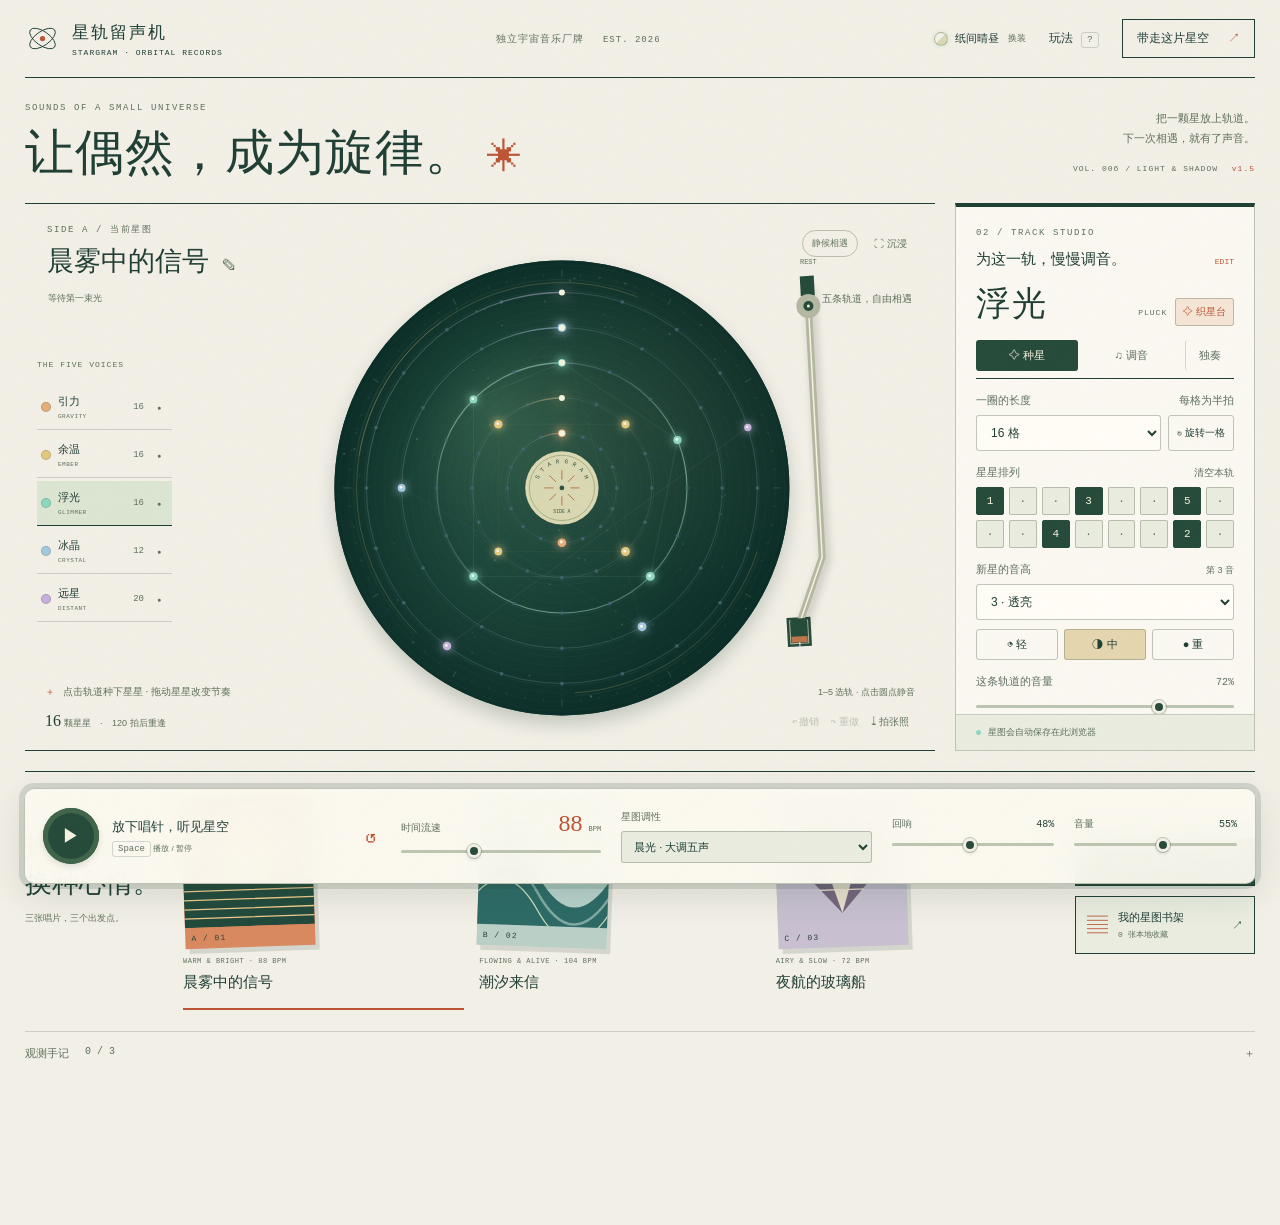
==== index.html @ 23d9d252 "Refine stage layout and add living tonearm and selectable themes" ====
<!doctype html>
<html lang="zh-CN">
<head>
  <meta charset="UTF-8">
  <meta name="viewport" content="width=device-width, initial-scale=1.0">
  <meta name="theme-color" content="#f2efe6">
  <meta name="description" content="点亮星星，让轨道替你作曲。一台可以离线使用的星空音乐玩具。">
  <title>星轨留声机 · STARGRAM</title>
  <script>try { const t = localStorage.getItem('stargram.appearance.v1'); if (['paper', 'nocturne', 'mist'].includes(t)) document.documentElement.dataset.theme = t; } catch {}</script>
  <style>
/* Stargram 1.5 — three rooms of light, with one shared score. */
:root { --serif:"Iowan Old Style","Palatino Linotype","STSong","SimSun",serif; --sans:"Segoe UI","Microsoft YaHei UI","Microsoft YaHei",sans-serif; --mono:"Cascadia Mono","Consolas",monospace; font-family:var(--sans); font-synthesis:none; }
:root,[data-theme-preview="paper"] { color-scheme:light; --paper:#f2efe6; --card:#faf8f1; --ink:#203f35; --muted:#5f705f; --line:#263f3530; --border:#76816b70; --mint:#c4d9ba; --gold:#b29a67; --orange:#bc5535; --accent:#8ed8c0; --field:#fffdf6; --wash:#e9ecdf; --selected:#dce5d2; --button:#274b3b; --button-ink:#f6f2df; --button-hover:#41654a; --accent-wash:#f4e5d6; --accent-selected:#e5d6af; --slider:#bbc5b1; --deck:#fbf9f0f5; --shadow:#203f3524; --backdrop:#142e29b5; --loom-paper:#e1dfc5; --loom-ink:#34543f; --record-edge:#15392f; --record-light:#305b48; --record-mid:#173f34; --record-dark:#0b2d27; --record-groove:#a8b18a; --record-label:#d9d8b3; --record-label-line:#9ca679; --record-label-ink:#315341; --arm-metal:#b4b7a1; --arm-light:#f7f1de; --arm-head:#264b3a; --arm-tip:#bc764d; }
:root[data-theme="nocturne"],[data-theme-preview="nocturne"] { color-scheme:dark; --paper:#121c1b; --card:#192625; --ink:#e5d9b7; --muted:#b1aa91; --line:#b7a77e32; --border:#b3a07770; --mint:#8dbea5; --gold:#c8ae70; --orange:#e2aa67; --accent:#a4d4b7; --field:#1e2e2b; --wash:#253630; --selected:#314739; --button:#c8b277; --button-ink:#18231f; --button-hover:#e0c68b; --accent-wash:#3a3226; --accent-selected:#4b432c; --slider:#596348; --deck:#1c2a25f5; --shadow:#00000055; --backdrop:#030a09cc; --loom-paper:#26342b; --loom-ink:#d3c899; --record-edge:#0a1715; --record-light:#3d4936; --record-mid:#25382b; --record-dark:#091a16; --record-groove:#a99860; --record-label:#c8af6b; --record-label-line:#887644; --record-label-ink:#3b3320; --arm-metal:#a9a17f; --arm-light:#e4dab6; --arm-head:#393c2b; --arm-tip:#c68d4e; }
:root[data-theme="mist"],[data-theme-preview="mist"] { color-scheme:light; --paper:#e8eff3; --card:#f4f8fb; --ink:#253f53; --muted:#586f80; --line:#29475b30; --border:#6b879c70; --mint:#c1dbe2; --gold:#879da7; --orange:#b75645; --accent:#8ec8dd; --field:#f7fbfc; --wash:#d9e5ec; --selected:#cadde6; --button:#314f65; --button-ink:#eff6f8; --button-hover:#466e84; --accent-wash:#f0e1dc; --accent-selected:#d7e2e6; --slider:#b3c6d0; --deck:#f2f7faf5; --shadow:#294c6924; --backdrop:#172f47b5; --loom-paper:#d5e3e9; --loom-ink:#304e66; --record-edge:#173545; --record-light:#3e6472; --record-mid:#24485a; --record-dark:#0d273b; --record-groove:#9dbcc4; --record-label:#c4dce2; --record-label-line:#839eae; --record-label-ink:#29495c; --arm-metal:#9baab5; --arm-light:#edf4f6; --arm-head:#314f60; --arm-tip:#bf6e51; }
* { box-sizing:border-box; }
html { scroll-padding-bottom:130px; background:var(--paper); }
html:has(dialog[open]) { overflow:hidden; }
body { margin:0 auto; padding:0 40px 150px; max-width:1600px; color:var(--ink); background:var(--paper); font-size:13px; }
body::before { content:""; position:fixed; inset:0; z-index:50; opacity:.025; pointer-events:none; background-image:url("data:image/svg+xml,%3Csvg xmlns='http://www.w3.org/2000/svg' width='160' height='160'%3E%3Cfilter id='n'%3E%3CfeTurbulence type='fractalNoise' baseFrequency='.75' numOctaves='3' stitchTiles='stitch'/%3E%3C/filter%3E%3Cpath filter='url(%23n)' opacity='.6' d='M0 0h160v160H0z'/%3E%3C/svg%3E"); }
button,input,select { font:inherit; }
button { color:inherit; border:0; background:none; cursor:pointer; }
button,a,select { transition:background .18s,color .18s,border-color .18s,transform .18s; }
button:disabled { opacity:.35; cursor:default; }
button:active:not(:disabled) { transform:translateY(1px); }
button,a,input,select { touch-action:manipulation; }
:where(button,a,input,select,summary,canvas):focus-visible { outline:2px solid var(--orange); outline-offset:4px; }
a { color:inherit; text-decoration:none; }
h1,h2,p { margin:0; }
kbd { font:9px var(--mono); color:var(--muted); padding:2px 5px; border:1px solid var(--line); border-radius:3px; }
select { min-width:0; color:var(--ink); border:1px solid var(--border); border-radius:3px; padding:9px 10px; background:var(--field); cursor:pointer; }
select:hover,input[type=text]:hover { border-color:var(--ink); }
input[type=text] { width:100%; min-width:0; padding:13px 14px; color:var(--ink); background:var(--field); border:1px solid var(--border); border-radius:3px; }
input[type=range] { appearance:none; -webkit-appearance:none; width:100%; height:22px; display:block; margin:3px 0 0; background:transparent; cursor:pointer; }
input[type=range]::-webkit-slider-runnable-track { height:3px; background:var(--slider); border-radius:3px; }
input[type=range]::-webkit-slider-thumb { appearance:none; -webkit-appearance:none; width:14px; height:14px; margin-top:-5.5px; background:var(--button); border:3px solid var(--paper); outline:1px solid var(--border); border-radius:50%; box-shadow:0 2px 3px var(--shadow); }
input[type=range]::-moz-range-track { height:3px; background:var(--slider); }
input[type=range]::-moz-range-thumb { width:10px; height:10px; background:var(--button); border:2px solid var(--paper); border-radius:50%; }
.eyebrow { font:9px/1.5 var(--mono); letter-spacing:1.6px; color:var(--muted); }
.masthead { height:78px; border-bottom:1px solid var(--ink); display:flex; align-items:center; justify-content:space-between; gap:20px; }
.brand { display:flex; gap:12px; align-items:center; white-space:nowrap; }
.brand svg { width:35px; height:35px; stroke:var(--ink); stroke-width:1; fill:none; }
.brand svg circle { fill:var(--orange); stroke:none; }
.brand>span { font:600 17px var(--sans); letter-spacing:2px; }
.brand small { display:block; font:8px var(--mono); letter-spacing:1px; margin-top:4px; }
.header-note { font-size:10px; color:var(--muted); letter-spacing:1px; }
.header-note span { font:9px var(--mono); margin-left:15px; }
.header-actions { display:flex; align-items:center; gap:23px; }
.theme-launch { display:flex; align-items:center; gap:7px; font-size:11px; padding:8px 0; }
.theme-launch>i { width:14px; height:14px; border-radius:50%; border:1px solid var(--border); background:linear-gradient(135deg,var(--paper) 50%,var(--record-label) 50%); box-shadow:0 0 0 3px var(--wash); }
.theme-launch-label { color:var(--muted); font-size:9px; padding-left:2px; }
.theme-launch:hover { color:var(--orange); }
.quiet { padding:9px 0; font-size:12px; }
.quiet kbd { margin-left:5px; }
.outline { border:1px solid var(--border); border-radius:3px; padding:10px 14px; font-size:12px; }
.outline:hover { background:var(--wash); border-color:var(--ink); }
.header-actions .outline { border-color:var(--ink); border-radius:0; }
.header-actions .outline span { margin-left:16px; color:var(--orange); }
.studio-intro { display:flex; justify-content:space-between; gap:25px; align-items:center; padding:24px 0 21px; }
.studio-intro h1 { font:400 clamp(35px,4.1vw,64px)/1.2 var(--serif); letter-spacing:1px; margin-top:8px; white-space:nowrap; }
.studio-intro h1 span { color:var(--ink); }
.studio-intro h1 i { display:inline-block; color:var(--orange); font:44px var(--sans); vertical-align:middle; margin-left:24px; }
.studio-note { text-align:right; flex-shrink:0; }
.studio-note p { font-size:11px; line-height:1.8; color:var(--muted); }
.edition { font:8px/1.7 var(--mono); letter-spacing:1px; margin-top:13px; color:var(--muted); }
.edition b { color:var(--orange); font-weight:400; margin-left:8px; }
.workspace { display:grid; grid-template-columns:minmax(0,1fr) 318px; grid-template-areas:"stage inspector" "library library"; gap:28px; align-items:start; }
.observatory { grid-area:stage; position:relative; display:grid; grid-template-rows:112px minmax(0,1fr) auto; height:clamp(500px,calc(100svh - 352px),720px); min-width:0; overflow:hidden; border-top:1px solid var(--ink); border-bottom:1px solid var(--ink); background:var(--paper); }
#universe { position:absolute; inset:0; display:block; height:100%; width:100%; cursor:crosshair; touch-action:none; }
.stage-heading { position:absolute; top:20px; left:22px; right:22px; z-index:2; display:flex; justify-content:space-between; gap:14px; align-items:start; pointer-events:none; }
.scene-title-row { display:flex; gap:10px; align-items:baseline; min-width:0; }
.scene-title-row h2 { font:400 27px/1.4 var(--serif); margin-top:5px; max-width:440px; white-space:nowrap; overflow:hidden; text-overflow:ellipsis; }
.scene-title-row button { pointer-events:auto; padding:7px 3px; font-size:15px; color:var(--muted); }
.stage-actions { display:flex; gap:10px; align-items:center; pointer-events:auto; padding-top:6px; }
.live-label { border:1px solid var(--border); padding:6px 9px; border-radius:20px; font-size:9px; color:var(--muted); white-space:nowrap; }
.live-label.playing { background:var(--button); border-color:var(--ink); color:var(--button-ink); }
.performance-line { position:absolute; z-index:1; top:88px; left:23px; right:23px; display:flex; justify-content:space-between; gap:12px; pointer-events:none; font:9px var(--mono); color:var(--muted); }
.performance-line>span:last-child { font:10px var(--sans); }
.stage-voices { position:relative; grid-row:2; align-self:center; margin:6px 0 12px 20px; width:153px; z-index:2; }
.stage-voices>.eyebrow { font-size:8px; letter-spacing:1px; margin-bottom:14px; }
.tracks { display:flex; flex-direction:column; gap:3px; }
.track-row { display:grid; grid-template-columns:minmax(0,1fr) 24px; min-width:0; border-bottom:1px solid var(--line); }
.track-select { min-width:0; display:flex; align-items:center; gap:10px; text-align:left; padding:9px 4px; }
.track-circle { position:relative; width:10px; height:10px; border-radius:50%; background:var(--track); border:1px solid var(--line); flex-shrink:0; }
.track-name { font-size:12px; color:var(--ink); }
.track-name small { display:block; margin-top:4px; font:7px var(--mono); letter-spacing:.5px; color:var(--muted); }
.track-length { font:9px var(--mono); margin-left:auto; color:var(--muted); }
.mute-button { align-self:center; border-radius:50%; width:22px; height:22px; font-size:7px; padding:0; color:var(--muted); }
.mute-button:hover { background:var(--selected); }
.track-row.selected { border-color:var(--ink); background:var(--selected); }
.track-row.selected .track-name { font-weight:600; }
.track-row.muted .track-select { opacity:.36; }
.track-row.solo { box-shadow:inset 3px 0 var(--orange); }
.stage-voices>p { font-size:9px; line-height:1.9; margin-top:15px; color:var(--muted); }
.record-stamp { position:absolute; z-index:1; top:155px; right:24px; width:80px; height:80px; padding-top:16px; border:1px solid var(--line); border-radius:50%; text-align:center; color:var(--orange); font:8px/1.5 var(--mono); letter-spacing:1px; transform:rotate(12deg); pointer-events:none; }
.record-stamp>span { display:block; font:17px var(--sans); line-height:1.2; }
.stage-footer { position:relative; grid-row:3; z-index:2; margin:0 20px; padding:12px 0 14px; }
.stage-instructions { display:flex; justify-content:space-between; align-items:baseline; gap:6px 18px; flex-wrap:wrap; }
.stage-hint { font-size:10px; line-height:1.7; color:var(--muted); pointer-events:none; }
.stage-shortcuts { font-size:9px; line-height:1.7; color:var(--muted); }
.stage-hint span { color:var(--orange); margin-right:5px; }
.stage-bottom { display:flex; justify-content:space-between; align-items:center; gap:8px 10px; flex-wrap:wrap; margin-top:7px; font-size:9px; line-height:1.7; color:var(--muted); }
.stage-history { display:flex; flex-shrink:0; margin-left:auto; }
.stage-bottom b { font:16px var(--serif); color:var(--ink); }
.stage-bottom i { font-style:normal; padding:0 7px; }
.tiny { font-size:10px; color:var(--muted); padding:6px; white-space:nowrap; border-radius:3px; }
.tiny:hover { background:var(--selected); }
.canvas-tooltip { position:absolute; z-index:5; pointer-events:none; color:var(--button-ink); background:var(--button); font-size:11px; padding:10px 13px; border:1px solid var(--accent); border-radius:3px; white-space:nowrap; }
.inspector { grid-area:inspector; min-width:0; height:clamp(500px,calc(100svh - 352px),720px); padding:0; display:flex; flex-direction:column; border:1px solid var(--border); border-top:4px solid var(--ink); background:var(--card); overflow:hidden; }
.inspector-body { min-height:0; overflow-y:auto; padding:20px 20px 12px; flex:1; scrollbar-width:thin; scrollbar-color:var(--line) transparent; }
.inspector-title { display:flex; align-items:baseline; justify-content:space-between; gap:10px; margin:9px 0 15px; }
.inspector-title h2 { font:400 15px var(--serif); }
.inspector-title>span { font:8px var(--mono); color:var(--orange); }
.editor-heading { display:flex; align-items:baseline; gap:8px; }
.editor-heading>span:first-child { font:400 34px/1.2 var(--serif); letter-spacing:2px; }
.editor-voice { margin-left:auto; font:8px var(--mono); letter-spacing:1px; color:var(--muted); }
.loom-launch { border:1px solid var(--border); color:var(--orange); padding:6px 7px; font-size:10px; white-space:nowrap; background:var(--accent-wash); border-radius:3px; }
.loom-launch:hover { background:var(--accent-wash); }
.edit-modes { display:flex; gap:3px; border-bottom:1px solid var(--ink); padding-bottom:7px; margin:14px 0 0; }
.edit-modes button { flex:1; padding:8px 4px; font-size:11px; color:var(--muted); border-radius:3px; }
.edit-modes .active { color:var(--button-ink); background:var(--button); }
.edit-modes #soloBtn { flex:0 0 auto; padding-left:13px; padding-right:13px; border-left:1px solid var(--line); }
.edit-modes #soloBtn.active { color:var(--ink); background:var(--accent-selected); }
.control-label { display:flex; justify-content:space-between; align-items:baseline; gap:8px; font-size:11px; margin:14px 0 7px; color:var(--muted); }
.control-label>span:last-child:not(:first-child) { font-size:9px; color:var(--muted); }
.orbit-settings { display:flex; gap:7px; }
.orbit-settings select { flex:1; font-size:12px; }
.orbit-settings .outline { padding:8px; font-size:10px; }
.text-button { color:var(--muted); font-size:10px; padding:0; }
.text-button:hover { color:var(--orange); }
.steps { display:grid; grid-template-columns:repeat(8,minmax(0,1fr)); gap:5px; }
.step { min-width:0; aspect-ratio:1; min-height:27px; padding:0; border:1px solid var(--border); background:var(--wash); font:11px var(--mono); color:var(--muted); border-radius:2px; }
.step.on { color:var(--button-ink); background:var(--button); border-color:var(--button); }
.step:hover { border-color:var(--orange); }
.step.accent-soft { opacity:.6; }
.step.accent-strong { box-shadow:inset 0 -3px var(--gold); }
.step.focused,.step.current { outline:2px solid var(--orange); outline-offset:1px; }
#pitchSelect { width:100%; font-size:12px; }
.accent-control { display:flex; gap:6px; margin-top:9px; }
.accent-control button { flex:1; padding:7px 3px; border:1px solid var(--border); font-size:11px; border-radius:3px; }
.accent-control .active { background:var(--accent-selected); border-color:var(--border); }
.orbit-editor output { font:10px var(--mono); color:var(--muted); }
.editor-tip { font-size:10px; color:var(--muted); line-height:1.8; margin-top:10px; }
.save-note { display:flex; width:100%; align-items:center; gap:7px; flex-shrink:0; margin-top:0; padding:11px 20px; border-top:1px solid var(--line); color:var(--muted); background:var(--wash); font-size:9px; }
.status-dot { display:inline-block; width:5px; height:5px; border-radius:50%; background:var(--accent); flex-shrink:0; }
.library { grid-area:library; display:grid; grid-template-columns:165px minmax(0,1fr) 205px; gap:24px; padding:24px 0 0; border-top:1px solid var(--ink); }
.library-heading .eyebrow { font-size:7px; letter-spacing:.8px; }
.library-heading h2 { font:400 27px/1.4 var(--serif); margin-top:10px; }
.library-heading p { font-size:9px; color:var(--muted); margin-top:9px; }
.presets { display:flex; gap:15px; min-width:0; }
.preset { display:flex; flex:1; min-width:0; gap:12px; padding:0; text-align:left; align-items:center; border-bottom:2px solid transparent; padding-bottom:14px; }
.preset:hover .preset-art { transform:translateY(-5px) rotate(-3deg); }
.preset.active { border-bottom-color:var(--orange); }
.preset-art { display:block; position:relative; flex-shrink:0; width:85px; height:110px; box-shadow:4px 5px var(--shadow); transform:rotate(-2deg); transition:transform .25s; background:#d9895f; padding-bottom:25px; }
.preset-art.tide { background:#bad0c6; transform:rotate(2deg); }
.preset-art.glass { background:#c8c0d0; }
.preset-art svg { width:85px; height:85px; display:block; }
.preset-art em { display:block; font:8px var(--mono); letter-spacing:1px; padding:8px; color:#294536; }
.preset strong { display:block; font:400 16px/1.45 var(--serif); margin-top:7px; }
.preset small { display:block; font:7px/1.7 var(--mono); color:var(--muted); letter-spacing:.5px; }
.preset-caption { display:block; font-size:9px; color:var(--muted); margin-top:7px; line-height:1.7; }
.preset-arrow { display:none; }
.library-actions { display:flex; flex-direction:column; gap:10px; justify-content:center; padding-bottom:14px; }
.random-button,.shelf-button { display:flex; align-items:center; width:100%; gap:10px; font-size:11px; padding:13px 11px; border:1px solid var(--ink); text-align:left; }
.random-button { background:var(--button); color:var(--button-ink); }
.random-button>span:first-child { color:var(--gold); font-size:17px; }
.random-button:hover { background:var(--button-hover); }
.random-button>span:last-child,.shelf-button>span:last-child { margin-left:auto; }
.shelf-button { background:var(--wash); }
.shelf-button>span:first-child { font-size:21px; color:var(--orange); }
.shelf-button small { display:block; font:8px var(--mono); color:var(--muted); margin-top:4px; }
.shelf-button:hover { background:var(--selected); }
.field-notes { grid-column:1/-1; border-top:1px solid var(--line); margin-top:3px; color:var(--muted); }
.field-notes summary { display:flex; cursor:pointer; list-style:none; font-size:11px; padding:14px 0; gap:16px; }
.field-notes summary::-webkit-details-marker { display:none; }
.field-notes summary>span { font:10px var(--mono); }
.field-notes summary i { margin-left:auto; font-style:normal; }
.field-notes[open] summary i { transform:rotate(45deg); }
.discoveries { display:flex; gap:30px; }
.discovery { display:flex; gap:8px; align-items:center; font-size:10px; }
.discovery>span { font:8px var(--mono); color:var(--muted); }
.discovery b { font-weight:400; color:var(--muted); }
.discovery.done { color:var(--ink); }
.discovery.done b { color:var(--orange); }
.field-notes p { font-size:10px; color:var(--muted); padding:10px 0 15px; }
.transport { position:fixed; bottom:16px; left:50%; transform:translateX(-50%); z-index:10; width:min(1450px,calc(100% - 48px)); display:grid; grid-template-columns:minmax(235px,1.35fr) minmax(130px,.8fr) minmax(170px,1fr) minmax(95px,.65fr) minmax(95px,.65fr); gap:27px; align-items:center; padding:16px 22px; min-height:96px; background:var(--deck); backdrop-filter:blur(18px); border:1px solid var(--border); border-radius:10px; box-shadow:0 10px 35px var(--shadow),0 0 0 5px var(--shadow); }
.playback { display:flex; align-items:center; gap:13px; }
.play-button { flex-shrink:0; width:56px; height:56px; border-radius:50%; background:var(--button); color:var(--button-ink); display:grid; place-items:center; font-size:18px; box-shadow:inset 0 0 0 5px var(--button-hover),0 3px 6px var(--shadow); }
.play-button:hover { background:var(--orange); box-shadow:inset 0 0 0 5px var(--orange); }
.play-copy strong { display:block; font:400 15px var(--serif); }
.play-copy small { display:block; font-size:8px; color:var(--muted); margin-top:7px; white-space:nowrap; }
.restart { margin-left:auto; font-size:23px; color:var(--orange); padding:4px; }
.transport label { display:flex; justify-content:space-between; align-items:baseline; gap:7px; font-size:10px; color:var(--muted); }
.transport output { font:24px var(--serif); color:var(--orange); }
.transport output small { font:7px var(--mono); color:var(--muted); }
.transport .space-control output,.transport .volume-control output { font:10px var(--mono); color:var(--ink); }
.scale-control select { width:100%; margin-top:7px; font-size:11px; padding:8px; background:var(--wash); border-color:var(--border); }
.toast { position:fixed; z-index:30; bottom:135px; left:50%; transform:translate(-50%,8px); opacity:0; pointer-events:none; color:var(--button-ink); background:var(--button); padding:13px 22px; border-radius:3px; box-shadow:0 5px 20px var(--shadow); max-width:90vw; font-size:12px; text-align:center; transition:opacity .2s,transform .2s; }
.toast.visible { opacity:1; transform:translate(-50%,0); }
dialog { color:var(--ink); background:var(--paper); border:1px solid var(--ink); border-radius:4px; padding:35px; width:580px; max-width:calc(100vw - 28px); max-height:90svh; overflow:auto; scrollbar-width:thin; scrollbar-color:var(--border) transparent; box-shadow:9px 9px 0 var(--shadow),0 30px 90px var(--shadow); }
dialog::backdrop { background:var(--backdrop); backdrop-filter:blur(6px); }
dialog>.eyebrow { color:var(--orange); }
.dialog-close { position:absolute; top:12px; right:14px; width:32px; height:32px; font-size:26px; line-height:1; color:var(--ink); border:1px solid var(--line); border-radius:50%; }
.dialog-close:hover { background:var(--wash); }
dialog h2 { font:400 32px/1.5 var(--serif); margin:18px 0 12px; letter-spacing:1px; }
.dialog-intro { color:var(--muted); font-size:12px; line-height:1.9; }
.primary { background:var(--button); color:var(--button-ink); padding:13px 18px; border:1px solid var(--ink); border-radius:3px; }
.primary:hover { background:var(--button-hover); border-color:var(--button-hover); }
.wide { width:100%; }
#renameForm>.primary { margin-top:20px; }
#titleInput { font-family:var(--serif); font-size:20px; }
.guide { list-style:none; counter-reset:guide; padding:0; margin:25px 0; }
.guide li { position:relative; counter-increment:guide; padding:0 0 22px 45px; font-size:12px; line-height:1.9; color:var(--muted); }
.guide li::before { content:counter(guide,decimal-leading-zero); position:absolute; left:0; top:0; font:22px var(--serif); color:var(--orange); }
.guide b { display:block; font:400 19px var(--serif); color:var(--ink); margin-bottom:7px; }
.shortcut-row { display:flex; gap:12px; flex-wrap:wrap; font-size:10px; }
.shortcut-row kbd { margin-right:5px; }
.fine-print { color:var(--muted); font-size:10px; line-height:1.9; margin:22px 0; }
.theme-dialog { width:900px; }
.theme-options { display:grid; grid-template-columns:repeat(3,minmax(0,1fr)); gap:18px; margin-top:26px; }
.theme-option { display:block; min-width:0; text-align:left; padding:0 0 15px; border:1px solid var(--line); background:var(--card); }
.theme-option:hover { border-color:var(--orange); transform:translateY(-3px); }
.theme-option[aria-pressed=true] { border-color:var(--orange); box-shadow:0 0 0 1px var(--orange); }
.theme-preview { display:block; position:relative; height:192px; overflow:hidden; background:var(--paper); color:var(--ink); border-bottom:1px solid var(--line); }
.theme-preview-label { position:absolute; left:14px; top:13px; font:8px var(--mono); letter-spacing:1px; }
.mini-record { position:absolute; width:132px; height:132px; border-radius:50%; left:50%; top:36px; transform:translateX(-50%); background:repeating-radial-gradient(circle,transparent 0 3px,#c5c6a013 3px 4px),radial-gradient(circle at 35% 25%,var(--record-light),var(--record-dark)); box-shadow:7px 10px 18px var(--shadow); }
.mini-record::before { content:"✳"; position:absolute; left:42px; top:42px; width:48px; height:48px; display:grid; place-items:center; font:26px var(--serif); border-radius:50%; background:var(--record-label); color:var(--record-label-ink); box-shadow:inset 0 0 0 5px var(--record-label),inset 0 0 0 6px var(--record-label-line); }
.theme-swatches { position:absolute; bottom:12px; left:14px; display:flex; gap:4px; }
.theme-swatches>i { width:8px; height:8px; border-radius:50%; background:var(--ink); }
.theme-swatches>i:nth-child(2) { background:var(--orange); }
.theme-swatches>i:nth-child(3) { background:var(--record-label); }
.theme-option-title { display:flex; justify-content:space-between; align-items:center; gap:8px; padding:17px 15px 8px; }
.theme-option-title strong { font:400 21px var(--serif); }
.theme-option-title>i { font-style:normal; color:var(--orange); visibility:hidden; }
.theme-option[aria-pressed=true] .theme-option-title>i { visibility:visible; }
.theme-option>small { display:block; padding:0 15px; font-size:10px; line-height:1.9; color:var(--muted); }
.theme-status { color:var(--muted); font-size:11px; line-height:1.8; margin:22px 0; }
#exportDialog { width:750px; }
.export-options { display:grid; grid-template-columns:1fr 1fr; gap:12px; margin-top:25px; }
.export-options>button { position:relative; text-align:left; border:1px solid var(--border); padding:22px 17px; min-width:0; background:var(--card); }
.export-options>button:hover { background:var(--selected); border-color:var(--ink); transform:translateY(-3px); }
.export-icon { display:block; font:38px/1 var(--serif); color:var(--orange); margin-bottom:24px; }
.export-options strong { display:block; font:400 19px var(--serif); }
.export-options small { display:block; font-size:9px; line-height:1.8; color:var(--muted); margin-top:7px; }
.export-options b { position:absolute; right:18px; top:21px; font-size:22px; font-weight:400; color:var(--ink); }
.import-row { display:flex; justify-content:space-between; gap:12px; align-items:center; margin-top:23px; font-size:11px; color:var(--muted); }
.shelf-dialog { width:950px; }
.shelf-save { padding:18px; margin:24px 0 18px; border:1px solid var(--line); background:var(--wash); }
.shelf-save .control-label { margin:0 0 10px; }
.shelf-save>div { display:flex; gap:10px; }
.shelf-save .primary { white-space:nowrap; font-size:12px; }
.shelf-meta { display:flex; justify-content:space-between; gap:12px; font-size:10px; color:var(--muted); }
.shelf-feedback { min-height:20px; font-size:11px; color:var(--muted); margin:14px 0; line-height:1.8; }
.shelf-undo { display:flex; justify-content:space-between; gap:10px; padding:12px; border:1px dashed var(--orange); margin:12px 0; font-size:11px; color:var(--orange); }
.shelf-undo[hidden] { display:none; }
.shelf-grid { display:grid; grid-template-columns:repeat(3,minmax(0,1fr)); gap:20px; counter-reset:record; }
.shelf-card { min-width:0; position:relative; background:var(--card); border:1px solid var(--border); box-shadow:4px 5px var(--shadow); }
.shelf-card::before { counter-increment:record; content:counter(record,decimal-leading-zero); position:absolute; top:10px; left:12px; z-index:1; font:10px var(--mono); color:var(--ink); pointer-events:none; }
.shelf-open { display:block; width:100%; text-align:left; padding:0 0 14px; }
.shelf-open:hover { background:var(--selected); }
.shelf-open canvas { display:block; width:100%; aspect-ratio:28/15; border-bottom:1px solid var(--line); }
.shelf-open strong { display:block; padding:15px 14px 0; overflow:hidden; text-overflow:ellipsis; white-space:nowrap; font:400 18px var(--serif); }
.shelf-open small { display:block; padding:8px 14px 0; font-size:9px; color:var(--muted); }
.shelf-card-footer { padding:0 14px 14px; display:flex; justify-content:space-between; gap:8px; font:9px var(--mono); color:var(--muted); }
.shelf-empty { grid-column:1/-1; text-align:center; border:1px dashed var(--line); padding:40px 15px; }
.shelf-empty>span { display:block; font:50px var(--serif); color:var(--orange); margin-bottom:15px; }
.shelf-empty strong { display:block; font:400 23px var(--serif); }
.shelf-empty p { font-size:11px; color:var(--muted); margin-top:12px; }
.loom-dialog { width:900px; padding:32px; }
.loom-dialog h2 { font-size:34px; margin-bottom:5px; }
.loom-notice { font-size:10px; color:var(--orange); margin-top:10px; padding-left:10px; border-left:2px solid var(--orange); line-height:1.8; }
.loom-layout { display:grid; grid-template-columns:minmax(0,1.1fr) minmax(0,1fr); gap:28px; margin-top:22px; }
.loom-paper { min-width:0; padding:16px; background:var(--loom-paper); border:1px solid var(--border); box-shadow:5px 5px var(--shadow); color:var(--loom-ink); align-self:start; }
.loom-paper-header { display:flex; justify-content:space-between; gap:8px; font:8px var(--mono); letter-spacing:1px; color:var(--muted); }
#loomCanvas { display:block; width:100%; aspect-ratio:1; }
.loom-paper-caption { display:flex; justify-content:space-between; font-size:9px; color:var(--muted); gap:8px; }
.loom-phrase { display:flex; flex-wrap:wrap; gap:6px; padding-top:12px; margin-top:13px; border-top:1px solid var(--line); min-height:29px; }
.loom-phrase span { font:11px var(--mono); min-width:16px; text-align:center; }
.loom-phrase .strong { border-bottom:2px solid var(--orange); font-weight:600; }
.loom-phrase .soft { opacity:.6; }
.loom-controls { min-width:0; }
.loom-section { display:flex; gap:10px; align-items:baseline; margin-bottom:13px; }
.loom-section>span { color:var(--orange); font:10px var(--mono); }
.loom-section strong { font:400 19px var(--serif); }
.loom-rhythm-row { display:flex; justify-content:space-between; align-items:center; gap:15px; font-size:12px; }
.loom-rhythm-row select { width:105px; font-size:12px; padding:7px; }
.loom-hint { font-size:10px; color:var(--muted); line-height:1.8; margin:5px 0 20px; }
.loom-shapes { display:grid; grid-template-columns:repeat(4,minmax(0,1fr)); gap:6px; }
.loom-shapes button { padding:8px 4px; border:1px solid var(--border); font-size:11px; border-radius:3px; color:var(--muted); }
.loom-shapes svg { width:100%; height:24px; display:block; margin-bottom:6px; fill:none; stroke:currentColor; stroke-width:1.2; }
.loom-shapes [aria-pressed=true] { color:var(--button-ink); background:var(--button); border-color:var(--ink); }
#loomRegister { width:100%; font-size:12px; }
.loom-dynamics { display:flex; gap:9px; align-items:start; font-size:11px; margin-top:18px; cursor:pointer; }
.loom-dynamics input { accent-color:var(--ink); margin:2px 0 0; width:14px; height:14px; }
.loom-dynamics small { display:block; color:var(--muted); font-size:9px; margin-top:6px; }
.loom-variants { display:flex; justify-content:space-between; gap:10px; padding-top:16px; margin-top:17px; border-top:1px solid var(--line); }
.loom-variants .text-button { font-size:11px; color:var(--orange); padding:3px 0; }
.loom-audition { display:flex; gap:15px; align-items:center; background:var(--wash); padding:14px; margin-top:23px; border:1px solid var(--border); }
.loom-audition .outline { flex-shrink:0; min-width:125px; background:var(--card); }
#loomAudioStatus { display:block; color:var(--muted); font-size:11px; line-height:1.7; }
#loomPosition { display:block; color:var(--muted); font-size:9px; line-height:1.8; margin-top:3px; }
.loom-footer { display:flex; justify-content:space-between; align-items:center; gap:15px; margin-top:19px; }
.loom-footer p { font-size:10px; color:var(--muted); line-height:1.9; }
.loom-footer .primary { font-size:12px; padding:14px 22px; white-space:nowrap; }
.loom-footer .primary span { margin-left:20px; }
body.immersive .studio-intro,body.immersive .library,body.immersive .inspector,body.immersive .stage-voices { display:none; }
body.immersive .workspace { display:block; }
body.immersive .observatory { height:calc(100svh - 210px); min-height:520px; margin-top:20px; border:0; }
body.immersive .record-stamp { display:none; }
body.immersive .observatory { grid-template-rows:90px minmax(0,1fr) auto; }
body.immersive .stage-footer { grid-row:3; }
body.immersive .scene-title-row h2 { font-size:32px; max-width:650px; }

@media (max-width:1300px) {
  body { padding-left:25px; padding-right:25px; }
  .workspace { grid-template-columns:minmax(0,1fr) 300px; gap:20px; }
  .studio-intro h1 { font-size:49px; }
  .studio-intro h1 i { margin-left:12px; font-size:35px; }
  .record-stamp { display:none; }
  .stage-voices { width:135px; margin-left:12px; }
  .track-select { gap:7px; }
  .track-name { font-size:11px; }
  .track-name small { font-size:6px; }
  .library { grid-template-columns:140px minmax(0,1fr) 180px; gap:18px; }
  .preset { gap:9px; flex-direction:column; align-items:start; }
  .preset-art { width:100%; height:auto; max-width:130px; padding-bottom:0; }
  .preset-art svg { width:100%; height:auto; aspect-ratio:1; }
  .preset-art em { padding:6px; }
  .preset-caption { display:none; }
  .preset strong { font-size:15px; margin-top:4px; }
  .transport { gap:20px; padding-left:18px; padding-right:18px; }
  .play-copy strong { font-size:13px; }
}
@media (min-width:1001px) and (max-height:850px) {
  .studio-intro { padding-top:17px; padding-bottom:17px; }
  .studio-intro h1 { font-size:45px; }
  .observatory,.inspector { height:max(480px,calc(100svh - 310px)); }
}
@media (max-width:1000px) {
  body { padding-bottom:195px; }
  .header-note { display:none; }
  .theme-launch-label { display:none; }
  .studio-intro h1 { font-size:43px; }
  .studio-intro h1 i { font-size:31px; margin-left:8px; }
  .studio-note p { font-size:9px; }
  .edition { font-size:6px; letter-spacing:.4px; }
  .workspace { grid-template-columns:1fr; grid-template-areas:"stage" "inspector" "library"; gap:25px; }
  .observatory { height:620px; }
  .inspector { height:auto; max-height:none; padding:0; }
  .inspector-body { padding:25px; overflow:visible; }
  .inspector-body>.eyebrow,.inspector-body>.inspector-title,.inspector-body>.orbit-editor { max-width:600px; margin-left:auto; margin-right:auto; }
  .inspector>.eyebrow,.inspector-title,.orbit-editor,.save-note { max-width:600px; margin-left:auto; margin-right:auto; }
  .editor-tip { font-size:11px; }
  .steps { gap:7px; }
  .step { max-height:45px; aspect-ratio:auto; height:40px; font-size:13px; }
  .transport { grid-template-columns:200px 1fr 1fr; grid-template-rows:auto auto; gap:10px 24px; min-height:133px; padding:16px 20px; }
  .playback { grid-column:1; grid-row:1/3; }
  .tempo-control { grid-column:2; grid-row:1; }
  .scale-control { grid-column:3; grid-row:1; }
  .space-control { grid-column:2; grid-row:2; }
  .volume-control { grid-column:3; grid-row:2; }
  .play-copy strong { font-size:12px; }
  .play-button { width:49px; height:49px; }
  .restart { font-size:20px; }
  .library { grid-template-columns:110px minmax(0,1fr); gap:20px; }
  .library-heading h2 { font-size:23px; }
  .library-actions { grid-column:1/-1; flex-direction:row; padding-bottom:0; }
  .library-actions>button { flex:1; }
  .shelf-grid { grid-template-columns:repeat(2,minmax(0,1fr)); }
  .toast { bottom:165px; }
}
@media (max-width:700px) {
  html { scroll-padding-bottom:180px; }
  body { padding:0 16px 195px; }
  .masthead { min-height:88px; height:auto; padding:13px 0 10px; gap:13px; flex-wrap:wrap; }
  .header-actions { width:100%; justify-content:space-between; }
  .theme-launch { font-size:10px; }
  .theme-launch-label { display:inline; }
  .brand { gap:7px; }
  .brand svg { width:27px; height:27px; }
  .brand>span { font-size:14px; letter-spacing:1px; }
  .brand small { font-size:5px; letter-spacing:.4px; }
  .header-actions { gap:13px; }
  .quiet { font-size:10px; }
  .quiet kbd,.header-actions .outline span { display:none; }
  .header-actions .outline { font-size:10px; padding:8px; }
  .studio-intro { padding:24px 0 22px; gap:12px; align-items:end; }
  .studio-intro>.studio-note { display:none; }
  .studio-intro .eyebrow { font-size:7px; letter-spacing:1px; }
  .studio-intro h1 { font-size:clamp(28px,6.8vw,43px); letter-spacing:0; }
  .studio-intro h1 i { font-size:25px; margin-left:7px; }
  .observatory { height:560px; }
  .stage-heading { left:10px; right:10px; top:17px; }
  .stage-heading .eyebrow { font-size:7px; letter-spacing:1px; }
  .scene-title-row { gap:5px; }
  .scene-title-row h2 { font-size:22px; max-width:220px; }
  .scene-title-row button { font-size:13px; padding-left:0; }
  .stage-actions { flex-direction:column; align-items:flex-end; gap:2px; padding-top:0; }
  .live-label { font-size:8px; padding:5px 7px; }
  .stage-actions .tiny { font-size:8px; padding:3px; }
  .performance-line { left:11px; right:11px; top:82px; font-size:8px; }
  .performance-line>span:last-child { display:none; }
  .observatory { grid-template-rows:106px minmax(0,1fr) auto auto; }
  .stage-voices { grid-row:3; align-self:auto; margin:0 8px 12px; width:auto; }
  .stage-footer { grid-row:4; margin:0 8px; padding:9px 0 12px; }
  .stage-shortcuts { display:none; }
  .stage-voices>.eyebrow,.stage-voices>p { display:none; }
  .tracks { display:grid; grid-template-columns:repeat(5,minmax(0,1fr)); gap:5px; }
  .track-row { display:flex; flex-direction:column; border:1px solid var(--border); border-radius:3px; background:var(--wash); }
  .track-select { flex-direction:column; align-items:center; padding:9px 2px 7px; gap:7px; }
  .track-name { font-size:12px; }
  .track-name small { display:none; }
  .track-length { font-size:9px; margin-left:0; }
  .mute-button { min-height:23px; width:100%; border-top:1px solid var(--line); border-radius:0; }
  .stage-hint { display:none; }
  .stage-bottom { margin-top:0; font-size:8px; }
  .stage-bottom b { font-size:13px; }
  .stage-bottom i { padding:0 4px; }
  .tiny { font-size:8px; padding:4px; }
  .inspector { padding:0; }
  .inspector-body { padding:22px 19px; }
  .inspector-title h2 { font-size:16px; }
  .editor-heading>span:first-child { font-size:36px; }
  .editor-voice { font-size:9px; }
  .loom-launch { font-size:11px; padding:8px; }
  .control-label { font-size:12px; margin-top:18px; }
  .edit-modes button { padding:11px 7px; font-size:12px; }
  .orbit-settings select,#pitchSelect { padding:12px; }
  .step { height:34px; font-size:12px; }
  .accent-control button { padding:10px; font-size:12px; }
  .library { grid-template-columns:1fr; gap:20px; padding-top:22px; }
  .library-heading h2 { font-size:25px; margin-top:5px; }
  .library-heading h2 br { display:none; }
  .library-heading p { display:none; }
  .presets { gap:12px; }
  .preset { gap:7px; }
  .preset strong { font-size:13px; }
  .preset small { font-size:7px; letter-spacing:0; line-height:1.8; }
  .preset-art em { font-size:7px; }
  .library-actions { gap:8px; }
  .random-button,.shelf-button { padding:11px 9px; font-size:10px; gap:6px; }
  .shelf-button small { font-size:7px; }
  .discoveries { flex-direction:column; gap:13px; }
  .transport { width:calc(100% - 24px); bottom:10px; padding:12px 13px; min-height:0; grid-template-columns:1fr 1fr; grid-template-rows:auto auto; gap:10px 18px; border-radius:7px; }
  .playback { grid-column:1; grid-row:1; gap:10px; }
  .play-button { width:42px; height:42px; font-size:14px; }
  .play-copy strong { font-size:11px; }
  .play-copy small { font-size:7px; margin-top:5px; }
  .play-copy kbd { display:none; }
  .restart { margin-left:auto; font-size:20px; padding:0; }
  .tempo-control { grid-column:2; grid-row:1; }
  .scale-control { grid-column:1; grid-row:2; }
  .space-control { display:grid; grid-column:1/-1; grid-row:3; grid-template-columns:72px minmax(0,1fr); align-items:center; gap:12px; }
  .volume-control { grid-column:2; grid-row:2; }
  .transport label { font-size:9px; }
  .transport output { font-size:21px; }
  .scale-control select { font-size:10px; padding:7px 4px; margin-top:3px; }
  .transport input[type=range] { margin-top:0; }
  .toast { bottom:190px; font-size:11px; padding:12px 16px; }
  dialog { padding:28px 20px; max-width:calc(100vw - 24px); }
  dialog h2 { font-size:25px; letter-spacing:0; }
  .theme-options { grid-template-columns:1fr; gap:12px; }
  .theme-option { display:grid; grid-template-columns:110px minmax(0,1fr); grid-template-rows:auto 1fr; padding:0; }
  .theme-preview { grid-column:1; grid-row:1/3; height:133px; border-bottom:0; border-right:1px solid var(--line); }
  .theme-preview-label { font-size:6px; left:8px; top:10px; letter-spacing:.2px; }
  .mini-record { width:86px; height:86px; top:29px; }
  .mini-record::before { left:27px; top:27px; width:32px; height:32px; font-size:19px; box-shadow:inset 0 0 0 3px var(--record-label),inset 0 0 0 4px var(--record-label-line); }
  .theme-swatches { bottom:7px; left:8px; }
  .theme-swatches>i { width:6px; height:6px; }
  .theme-option-title { padding:18px 12px 8px; }
  .theme-option-title strong { font-size:19px; }
  .theme-option>small { font-size:9px; padding:0 12px 14px; }
  dialog>.eyebrow { font-size:7px; letter-spacing:.8px; max-width:90%; }
  .shelf-save { padding:12px; }
  .shelf-save>div { flex-direction:column; }
  .shelf-meta { font-size:9px; line-height:1.8; }
  .shelf-meta>span:last-child { text-align:right; }
  .shelf-grid { gap:12px; }
  .shelf-open strong { font-size:14px; padding:12px 10px 0; }
  .shelf-open small { font-size:8px; padding:8px 10px 0; line-height:1.7; }
  .shelf-card-footer { padding:0 10px 12px; font-size:8px; }
  .shelf-card-footer .text-button { font-size:8px; }
  .export-options { gap:10px; }
  .export-options>button { padding:16px 12px; }
  .export-icon { font-size:30px; margin-bottom:20px; }
  .export-options strong { font-size:17px; }
  .export-options small { font-size:8px; }
  .import-row { font-size:10px; gap:8px; }
  .import-row .outline { font-size:10px; padding:9px; }
  .loom-layout { grid-template-columns:1fr; gap:24px; }
  .loom-paper { padding:15px; }
  #loomCanvas { max-width:250px; margin:0 auto; }
  .loom-section strong { font-size:20px; }
  .loom-shapes button { font-size:12px; padding:10px 4px; }
  .loom-dynamics { font-size:12px; }
  .loom-dynamics small { font-size:10px; }
  .loom-variants .text-button { padding:7px 0; }
  .loom-audition { gap:10px; padding:11px; }
  .loom-audition .outline { min-width:104px; font-size:11px; padding:11px 7px; }
  #loomAudioStatus { font-size:10px; }
  .loom-footer { flex-direction:column-reverse; align-items:stretch; gap:12px; }
  .loom-footer p { text-align:center; }
  .loom-footer p br { display:none; }
  body.immersive .observatory { height:calc(100svh - 240px); min-height:500px; margin-top:10px; }
  body.immersive .scene-title-row h2 { font-size:22px; max-width:200px; }
  body.immersive .stage-hint { bottom:65px; }
}
@media (max-width:370px) {
  body { padding-left:12px; padding-right:12px; }
  .brand>span { font-size:12px; }
  .brand svg { width:23px; height:23px; }
  .header-actions { gap:9px; }
  .header-actions .outline { font-size:9px; }
  .studio-intro h1 { font-size:26px; }
  .studio-intro h1 i { font-size:21px; margin-left:4px; }
  .scene-title-row h2 { max-width:175px; font-size:20px; }
  .preset strong { font-size:12px; }
  .preset small { font-size:6px; }
  .preset-art em { font-size:6px; }
  .play-copy strong { font-size:10px; }
  .playback { gap:7px; }
  .play-copy strong { font-size:9px; }
  .editor-voice { display:none; }
  .loom-launch { margin-left:auto; }
}
@media (prefers-reduced-motion:reduce) {
  *,*::before,*::after { transition:none !important; animation:none !important; scroll-behavior:auto !important; }
}

</style>
</head>
<body>
  <header class="masthead">
    <a class="brand" href="#" aria-label="星轨留声机首页"><svg viewBox="0 0 40 40" aria-hidden="true"><ellipse cx="20" cy="20" rx="17" ry="8" transform="rotate(-35 20 20)"/><ellipse cx="20" cy="20" rx="17" ry="8" transform="rotate(35 20 20)"/><circle cx="20" cy="20" r="3"/></svg><span>星轨留声机<small>STARGRAM · ORBITAL RECORDS</small></span></a>
    <div class="header-note">独立宇宙音乐厂牌 <span>EST. 2026</span></div>
    <nav class="header-actions" aria-label="作品操作"><button id="themeBtn" class="theme-launch" aria-haspopup="dialog"><i aria-hidden="true"></i><span id="themeName">纸间晴昼</span><span class="theme-launch-label">换装</span></button><button id="helpBtn" class="quiet">玩法 <kbd>?</kbd></button><button id="exportBtn" class="outline">带走这片星空 <span>↗</span></button></nav>
  </header>
  <section class="studio-intro" aria-label="星际唱片室">
    <div><div class="eyebrow">SOUNDS OF A SMALL UNIVERSE</div><h1>让偶然，<span>成为旋律。</span><i aria-hidden="true">✳</i></h1></div>
    <div class="studio-note"><p>把一颗星放上轨道。<br>下一次相遇，就有了声音。</p><div class="edition">VOL. 006 / LIGHT & SHADOW <b>v1.5</b></div></div>
  </section>
  <main class="workspace">
    <section class="observatory" aria-label="互动星图">
      <div class="stage-heading"><div><div class="eyebrow">SIDE A / 当前星图</div><div class="scene-title-row"><h2 id="sceneTitle">晨雾中的信号</h2><button id="renameBtn" aria-label="为星图命名" title="为星图命名">✎</button></div></div><div class="stage-actions"><span class="live-label" id="liveLabel">静候相遇</span><button id="immerseBtn" class="tiny" aria-pressed="false">⛶ 沉浸</button></div></div>
      <div class="performance-line"><span id="beatReadout">等待第一束光</span><span id="noteReadout">五条轨道，自由相遇</span></div>
      <aside class="stage-voices" aria-label="五条声部"><div class="eyebrow">THE FIVE VOICES</div><div id="tracks" class="tracks" aria-label="选择音轨"></div></aside>
      <span class="record-stamp" aria-hidden="true">ORIGINAL<br>ORBITAL<br>RECORDING<span>✳</span></span>
      <canvas id="universe" tabindex="0" aria-label="互动星图：点击轨道添加或删除音符，拖动星星移动；也可使用右侧音符编辑器。"></canvas>
      <div class="stage-footer"><div class="stage-instructions"><div class="stage-hint" id="stageHint"><span>＋</span> 点击轨道种下星星 · 拖动星星改变节奏</div><p class="stage-shortcuts">1–5 选轨 · 点击圆点静音</p></div><div class="stage-bottom"><span><b id="noteCount">17</b> 颗星星 <i>·</i> <span id="cycleLabel">240 拍后重逢</span></span><div class="stage-history"><button id="undoBtn" class="tiny" title="撤销 Ctrl+Z" disabled>↶ 撤销</button><button id="redoBtn" class="tiny" title="重做 Ctrl+Shift+Z" disabled>↷ 重做</button><button id="captureBtn" class="tiny" title="保存星图明信片">⤓ 拍张照</button></div></div></div>
      <div class="canvas-tooltip" id="tooltip" hidden></div>
    </section>
    <aside class="inspector">
      <div class="inspector-body">
      <div class="eyebrow">02 / TRACK STUDIO</div>
      <div class="inspector-title"><h2>为这一轨，慢慢调音。</h2><span>EDIT</span></div>
      <section class="orbit-editor" aria-label="选中轨道的设置">
        <div class="editor-heading"><span id="selectedName">浮光</span><span id="selectedVoice" class="editor-voice">PLUCK</span><button id="loomBtn" class="loom-launch" title="生成一份新的候选旋律">✧ 织星台</button></div>
        <div class="edit-modes" role="group" aria-label="星星编辑方式"><button data-mode="plant" class="active" aria-pressed="true">✧ 种星</button><button data-mode="tune" aria-pressed="false">♫ 调音</button><button id="soloBtn" aria-pressed="false" title="只听这条轨道">独奏</button></div>
        <label class="control-label" for="lengthSelect">一圈的长度 <span>每格为半拍</span></label>
        <div class="orbit-settings"><select id="lengthSelect" aria-label="轨道长度"><option value="8">8 格</option><option value="12">12 格</option><option value="16">16 格</option><option value="20">20 格</option><option value="24">24 格</option></select><button id="rotateBtn" class="outline" title="让这条轨道的所有音符晚一格响起">↻ 旋转一格</button></div>
        <div class="control-label"><span>星星排列</span><button id="clearBtn" class="text-button">清空本轨</button></div>
        <div id="steps" class="steps" aria-label="逐格音符编辑器"></div>
        <label class="control-label" for="pitchSelect"><span id="pitchContext">新星的音高</span><span id="pitchLabel">第 3 音</span></label>
        <select id="pitchSelect" aria-label="新音符音高"><option value="0">1 · 低处的光</option><option value="1">2 · 向上一步</option><option value="2" selected>3 · 透亮</option><option value="3">4 · 远一点</option><option value="4">5 · 天际线</option><option value="5">6 · 高八度</option><option value="6">7 · 微光</option><option value="7">8 · 星尘</option><option value="8">9 · 云端</option><option value="9">10 · 最远的星</option></select>
        <div class="accent-control" role="group" aria-label="音符力度"><button data-accent="0.55" aria-pressed="false">◔ 轻</button><button data-accent="1" class="active" aria-pressed="true">◑ 中</button><button data-accent="1.35" aria-pressed="false">● 重</button></div>
        <label class="control-label" for="trackGain">这条轨道的音量 <output id="trackGainValue">72%</output></label><input id="trackGain" type="range" min="0" max="100" value="72">
        <p class="editor-tip" id="editTip">种星：点空位添加，再点删除。</p>
      </section>
      </div>
      <div class="save-note"><span class="status-dot"></span><span id="saveStatus">星图会自动保存在此浏览器</span></div>
    </aside>
    <aside class="library">
      <div class="library-heading"><div class="eyebrow">THE LISTENING CRATE / 03 RECORDS</div><h2>换一张，<br>换种心情。</h2><p>三张唱片，三个出发点。</p></div>
      <div class="presets" aria-label="预设星图">
        <button class="preset active" data-preset="dawn"><span class="preset-art dawn" aria-hidden="true"><svg viewBox="0 0 100 100"><path fill="#d9895f" d="M0 0h100v100H0z"/><circle cx="50" cy="43" r="26" fill="#f4d29a"/><path d="M0 65h100v35H0z" fill="#234b3d"/><path d="M0 72h100M0 79h100M0 86h100M0 93h100" stroke="#efcb8b" stroke-width="1"/><path d="M50 10v7m-32 9 6 4m58-4-6 4" stroke="#f4d29a"/></svg><em>A / 01</em></span><span><small>WARM & BRIGHT · 88 BPM</small><strong>晨雾中的信号</strong><span class="preset-caption">给今天一个明亮的开场</span></span><span class="preset-arrow">↗</span></button>
        <button class="preset" data-preset="tide"><span class="preset-art tide" aria-hidden="true"><svg viewBox="0 0 100 100"><path fill="#b8d2cb" d="M0 0h100v100H0z"/><circle cx="70" cy="26" r="15" fill="#f1e7cb"/><path d="M-10 62Q18 16 46 62T102 62v44H-10" fill="#2e6b67"/><path d="M-10 75Q18 29 46 75T102 75" fill="none" stroke="#81aaa2" stroke-width="2"/><path d="M-10 88Q18 42 46 88T102 88" fill="none" stroke="#c9dbbd" stroke-width="1"/></svg><em>B / 02</em></span><span><small>FLOWING & ALIVE · 104 BPM</small><strong>潮汐来信</strong><span class="preset-caption">让不同的循环相互追逐</span></span><span class="preset-arrow">↗</span></button>
        <button class="preset" data-preset="glass"><span class="preset-art glass" aria-hidden="true"><svg viewBox="0 0 100 100"><path fill="#c8c0d0" d="M0 0h100v100H0z"/><path d="m50 12 34 40-34 38-34-38Z" fill="#74657e"/><path d="m50 12 12 40-12 38-12-38Z" fill="#e8dfcd"/><path d="M16 52h68M33 32h34M33 72h34" stroke="#e8dfcd" fill="none" stroke-width="1"/><circle cx="82" cy="17" r="3" fill="#f1e7cb"/></svg><em>C / 03</em></span><span><small>AIRY & SLOW · 72 BPM</small><strong>夜航的玻璃船</strong><span class="preset-caption">留一段轻轻悬浮的余音</span></span><span class="preset-arrow">↗</span></button>
      </div>
      <div class="library-actions"><button id="randomBtn" class="random-button"><span>✳</span> 偶遇一片新星空 <span>↗</span></button><button id="shelfBtn" class="shelf-button"><span>▤</span><span>我的星图书架<small id="shelfCount">0 张本地收藏</small></span><span>↗</span></button></div>
      <details class="field-notes"><summary>观测手记 <span id="discoveryCount">0 / 3</span><i>＋</i></summary><div class="discoveries"><div class="discovery" data-discovery="plant"><span>01</span> 亲手点亮一颗星星 <b>○</b></div><div class="discovery" data-discovery="orbit"><span>02</span> 改变一次轨道周期 <b>○</b></div><div class="discovery" data-discovery="listen"><span>03</span> 听见三十二次相遇 <b>○</b></div></div><p id="discoveryMessage">不必懂乐理，只需要一点好奇心。</p></details>
    </aside>
  </main>
  <footer class="transport">
    <div class="playback"><button id="playBtn" class="play-button" aria-label="开始演奏"><span id="playIcon">▶</span></button><div class="play-copy"><strong id="playText">放下唱针，听见星空</strong><small><kbd>Space</kbd> 播放 / 暂停</small></div><button id="restartBtn" class="restart" aria-label="从头演奏" title="从头演奏">↺</button></div>
    <div class="tempo-control"><label for="tempo">时间流速 <output id="tempoValue">88 <small>BPM</small></output></label><input id="tempo" type="range" min="48" max="160" value="88"></div>
    <div class="scale-control"><label for="scaleSelect">星图调性</label><select id="scaleSelect"><option value="dawn">晨光 · 大调五声</option><option value="tide">浮潮 · 小调五声</option><option value="glass">琉璃 · 悬浮音阶</option></select></div>
    <div class="space-control"><label for="space">回响 <output id="spaceValue">48%</output></label><input id="space" type="range" min="0" max="100" value="48"></div>
    <div class="volume-control"><label for="volume">音量 <output id="volumeValue">55%</output></label><input id="volume" type="range" min="0" max="100" value="55"></div>
  </footer>
  <div id="toast" class="toast" role="status" aria-live="polite"></div>
  <dialog id="themeDialog" class="theme-dialog" aria-labelledby="themeTitle"><button class="dialog-close" data-close aria-label="关闭外观选择">×</button><div class="eyebrow">LIGHT & SHADOW / 给声音换一束光</div><h2 id="themeTitle">此刻，你想在哪里听？</h2><p class="dialog-intro">三间唱片室，同一片星空。选一束光，留给现在的心情。</p><div class="theme-options" role="group" aria-label="界面主题">
    <button class="theme-option" data-theme-choice="paper" aria-pressed="true"><span class="theme-preview" data-theme-preview="paper" aria-hidden="true"><span class="theme-preview-label">01 / DAYLIGHT</span><i class="mini-record"></i><span class="theme-swatches"><i></i><i></i><i></i></span></span><span class="theme-option-title"><strong>纸间晴昼</strong><i>✓</i></span><small>暖白纸页、森林绿胶片<br>像午后推开一家独立唱片店。</small></button>
    <button class="theme-option" data-theme-choice="nocturne" aria-pressed="false"><span class="theme-preview" data-theme-preview="nocturne" aria-hidden="true"><span class="theme-preview-label">02 / NOCTURNE</span><i class="mini-record"></i><span class="theme-swatches"><i></i><i></i><i></i></span></span><span class="theme-option-title"><strong>鎏金夜航</strong><i>✓</i></span><small>深夜墨色、黄铜与琥珀<br>把星光留在一盏温柔的灯下。</small></button>
    <button class="theme-option" data-theme-choice="mist" aria-pressed="false"><span class="theme-preview" data-theme-preview="mist" aria-hidden="true"><span class="theme-preview-label">03 / BLUE HOUR</span><i class="mini-record"></i><span class="theme-swatches"><i></i><i></i><i></i></span></span><span class="theme-option-title"><strong>雾蓝回声</strong><i>✓</i></span><small>冷雾蓝、银色与一点朱红<br>让旋律漂浮在天亮之前。</small></button>
  </div><p class="theme-status" id="themeStatus" role="status" aria-live="polite">外观会在此浏览器记住；切换不改变乐曲。</p><button class="primary wide" data-close>就留在这束光里</button></dialog>
  <dialog id="loomDialog" class="loom-dialog" aria-labelledby="loomTitle">
    <button class="dialog-close" data-close aria-label="关闭织星台">×</button>
    <div class="eyebrow">MELODY STUDY / 一份新的候选</div>
    <h2 id="loomTitle">把一圈光，织成旋律。</h2>
    <p class="dialog-intro">先听一个小小的念头。喜欢，再把它种进你的宇宙。</p><p class="loom-notice">每次打开会生成一份新候选；应用前，原轨道保持原样。</p>
    <div class="loom-layout">
      <section class="loom-paper" aria-label="旋律草稿">
        <div class="loom-paper-header"><span id="loomTrackLabel">03 / 浮光</span><span>ORBIT STUDY</span></div>
        <canvas id="loomCanvas" width="720" height="720" aria-label="织星草稿预览，内圈音低，外圈音高"></canvas>
        <div class="loom-paper-caption"><span>内圈音低，外圈音高</span><span id="loomDraftMeta">5 颗星 / 16 格</span></div>
        <div id="loomPhrase" class="loom-phrase" aria-label="草稿的音符序列"></div>
      </section>
      <div class="loom-controls">
        <div class="loom-section"><span>01</span><strong>留多少次相遇</strong></div>
        <div class="loom-rhythm-row"><label for="loomLength">一圈长度</label><select id="loomLength"><option value="8">8 格</option><option value="12">12 格</option><option value="16">16 格</option><option value="20">20 格</option><option value="24">24 格</option></select></div>
        <label class="control-label" for="loomCount">星星数量 <output id="loomCountValue">5 颗</output></label><input id="loomCount" type="range" min="1" max="16" value="5">
        <p class="loom-hint">星星均匀散开，留白也成为节奏。</p>
        <div class="loom-section"><span>02</span><strong>让旋律往哪里走</strong></div>
        <div class="loom-shapes" role="group" aria-label="旋律走向">
          <button data-shape="arc" aria-pressed="true"><svg viewBox="0 0 60 26" aria-hidden="true"><path d="m4 21 13-10 13-7 13 7 13 10"/></svg>回旋</button>
          <button data-shape="rise" aria-pressed="false"><svg viewBox="0 0 60 26" aria-hidden="true"><path d="m4 22 13-5 13-5 13-5 13-4"/></svg>升起</button>
          <button data-shape="fall" aria-pressed="false"><svg viewBox="0 0 60 26" aria-hidden="true"><path d="m4 3 13 4 13 5 13 5 13 5"/></svg>落下</button>
          <button data-shape="wander" aria-pressed="false"><svg viewBox="0 0 60 26" aria-hidden="true"><path d="m4 16 13-11 13 16 13-12 13 5"/></svg>漫游</button>
        </div>
        <label class="control-label" for="loomRegister">音区</label><select id="loomRegister"><option value="0">低处的星光 · 第 1–5 音</option><option value="5">高一层的星光 · 第 6–10 音</option></select>
        <label class="loom-dynamics"><input id="loomDynamics" type="checkbox" checked><span>让轻重音自然呼吸<small>第一颗更亮，最后一颗轻轻落下</small></span></label>
        <div class="loom-variants"><button id="loomAgain" class="text-button">↻ 再织一次</button><button id="loomRotate" class="text-button">↗ 错开一格</button></div>
      </div>
    </div>
    <div class="loom-audition"><button id="loomListen" class="outline">▷ 试听这一圈</button><div><span id="loomAudioStatus" role="status" aria-live="polite">只听这条轨道 · 沿用当前音量与回响</span><small id="loomPosition">草稿还没有改变原星图</small></div></div>
    <div class="loom-footer"><p>只替换当前轨道的旋律与周期。<br>种进星图后，也可以撤销。</p><button id="loomApply" class="primary">种进这条轨道 <span>↗</span></button></div>
  </dialog>
  <dialog id="renameDialog"><button class="dialog-close" data-close aria-label="关闭命名">×</button><div class="eyebrow">NAME THIS LITTLE UNIVERSE</div><h2>给这片星空一个名字。</h2><form id="renameForm"><label class="control-label" for="titleInput">星图名称 <span>最多 60 字</span></label><input id="titleInput" type="text" maxlength="60" required autocomplete="off"><button class="primary wide" type="submit">保存名字</button></form></dialog>
  <dialog id="shelfDialog" class="shelf-dialog"><button class="dialog-close" data-close aria-label="关闭星图书架">×</button><div class="eyebrow">YOUR PRIVATE PRESSING / 24 RECORDS</div><h2>把喜欢的偶然，收进书架。</h2><p class="dialog-intro">每一张都是独立快照。随时回来看，继续拨动它的星星。</p><form id="shelfForm" class="shelf-save"><label for="shelfTitle" class="control-label">这次相遇的名字</label><div><input id="shelfTitle" type="text" maxlength="60" required autocomplete="off"><button class="primary" type="submit">收藏当前星图</button></div></form><div class="shelf-meta"><span id="shelfSummary">0 / 24 张星图</span><span>仅保存在此浏览器 · 可另存 JSON</span></div><div id="shelfFeedback" class="shelf-feedback" role="status" aria-live="polite"></div><div id="shelfUndo" class="shelf-undo" hidden><span>一张星图已移出书架</span><button id="restoreShelfBtn" class="text-button">撤销移除</button></div><div id="shelfGrid" class="shelf-grid"></div></dialog>
  <dialog id="helpDialog"><button class="dialog-close" data-close aria-label="关闭玩法">×</button><div class="eyebrow">A SMALL GUIDE TO YOUR UNIVERSE</div><h2>这片星空，由你来调音。</h2><p class="dialog-intro">每一圈都是一条旋律。彗星与星星相遇，声音就会发生。</p><ol class="guide"><li><b>先听，再动手。</b>点击播放，或者按空格。选一张喜欢的星图作起点。</li><li><b>把音符种在轨道上。</b>点击空位添加，再点一次删除。拖到另一个位置改变时机，拖到另一圈改变音色。右击星星可升高音高。切到「调音」可选中星星改音高、轻重；Shift+点击可快速改变力度。也可以打开「织星台」，调节密度和旋律走向，试听草稿，喜欢后再种进本轨；关闭不改原星图。</li><li><b>让循环错开。</b>选中一条轨道，把一圈从 16 格改成 12 格。相同音符会在下一圈遇到不同的伙伴。</li><li><b>留下属于你的偶然。</b>给星图命名，收藏进自己的星图书架；也可以导出 WAV、MIDI 和保留全部设置的星图文件。</li></ol><div class="shortcut-row"><span><kbd>Space</kbd> 播放</span><span><kbd>Ctrl Z</kbd> 撤销</span><span><kbd>Ctrl Shift Z</kbd> 重做</span><span><kbd>1–5</kbd> 选轨</span><span><kbd>?</kbd> 玩法</span></div><p class="fine-print">完全离线 · 无账号 · 无上传 · 所有声音在本机合成<br>切到其他标签页会自动暂停。浏览器首次播放需要你点击一下。</p><button class="primary wide" data-close>知道了，去种星星</button></dialog>
  <dialog id="exportDialog"><button class="dialog-close" data-close aria-label="关闭导出">×</button><div class="eyebrow">THE TAKEAWAY COUNTER / 留下这一刻</div><h2>把这次相遇带走。</h2><p class="dialog-intro">音乐从第一格开始导出；星图保留你现在的全部编排。</p><div class="export-options"><button id="wavBtn"><span class="export-icon">WAV</span><span><strong>一段音乐</strong><small>WAV · 8 小节 + 混响尾音 · 44.1 kHz 立体声</small></span><b>↓</b></button><button id="midiBtn"><span class="export-icon">MIDI</span><span><strong>继续编曲</strong><small>MIDI · 五条独立音轨 · 含速度信息</small></span><b>↓</b></button><button id="jsonBtn"><span class="export-icon">MAP</span><span><strong>保存这张星图</strong><small>STARGRAM v2 · 保留音符力度、独奏与分轨音量</small></span><b>↓</b></button><button id="posterExportBtn"><span class="export-icon">PNG</span><span><strong>一张封面</strong><small>明信片 · 1600 × 1200 · 当前星图</small></span><b>↓</b></button></div><div class="import-row"><span>有一张以前保存的星图？</span><button id="importBtn" class="outline">导入星图 ↗</button><input type="file" id="importInput" accept=".json,application/json" hidden></div><p id="exportStatus" class="fine-print" aria-live="polite">文件由浏览器保存到下载位置。MIDI 音色由播放软件决定。</p></dialog>
  <script>
/* Stargram — deterministic musical model. No DOM and no dependencies. */
(function (root, factory) {
  const api = factory();
  if (typeof module === 'object' && module.exports) module.exports = api;
  else root.OrbitCore = api;
})(typeof globalThis !== 'undefined' ? globalThis : this, function () {
  'use strict';
  const LENGTHS = [8, 12, 16, 20, 24];
  const ACCENTS = [0.55, 1, 1.35];
  const COLLECTION_LIMIT = 24;
  const SCALES = {
    dawn: { label: '晨光 · 大调五声音阶', notes: [0, 2, 4, 7, 9], root: 48 },
    tide: { label: '浮潮 · 小调五声音阶', notes: [0, 3, 5, 7, 10], root: 45 },
    glass: { label: '琉璃 · 悬浮音阶', notes: [0, 2, 5, 7, 9], root: 50 }
  };
  const ROLES = [
    { name: '引力', english: 'GRAVITY', color: '#e5ae79', octave: -1, voice: 'bass' },
    { name: '余温', english: 'EMBER', color: '#e4c87f', octave: 0, voice: 'soft' },
    { name: '浮光', english: 'GLIMMER', color: '#8ed8c0', octave: 1, voice: 'pluck' },
    { name: '冰晶', english: 'CRYSTAL', color: '#a5c9df', octave: 2, voice: 'bell' },
    { name: '远星', english: 'DISTANT', color: '#c5b1db', octave: 2, voice: 'air' }
  ];
  const clone = x => JSON.parse(JSON.stringify(x));
  const mod = (x, n) => ((x % n) + n) % n;
  function rng(seed) {
    let s = seed >>> 0;
    return () => { s += 0x6D2B79F5; let t = s; t = Math.imul(t ^ t >>> 15, t | 1); t ^= t + Math.imul(t ^ t >>> 7, t | 61); return ((t ^ t >>> 14) >>> 0) / 4294967296; };
  }
  function makeTrack(length, pairs) {
    const notes = Array(length).fill(-1);
    pairs.forEach(([i, p]) => { notes[i] = p; });
    return { length, notes, accents: Array(length).fill(1), muted: false, solo: false, gain: 0.72, shift: 0 };
  }
  function preset(id = 'dawn') {
    const states = {
      dawn: { title: '晨雾中的信号', scale: 'dawn', bpm: 88, space: 0.48, tracks: [
        makeTrack(16, [[0, 0], [8, 3]]), makeTrack(16, [[2, 2], [6, 4], [10, 1], [14, 3]]),
        makeTrack(16, [[0, 0], [3, 2], [6, 4], [10, 3], [14, 1]]),
        makeTrack(12, [[0, 2], [5, 4], [9, 1]]), makeTrack(20, [[4, 0], [12, 3]]) ] },
      tide: { title: '潮汐来信', scale: 'tide', bpm: 104, space: 0.66, tracks: [
        makeTrack(16, [[0, 0], [6, 0], [10, 3]]), makeTrack(12, [[0, 2], [4, 1], [9, 4]]),
        makeTrack(16, [[0, 0], [2, 2], [5, 3], [8, 4], [11, 3], [14, 1]]),
        makeTrack(20, [[2, 0], [8, 2], [15, 4]]), makeTrack(24, [[0, 2], [10, 0], [18, 3]]) ] },
      glass: { title: '夜航的玻璃船', scale: 'glass', bpm: 72, space: 0.78, tracks: [
        makeTrack(16, [[0, 0], [10, 3]]), makeTrack(20, [[0, 0], [7, 2], [15, 4]]),
        makeTrack(12, [[0, 0], [4, 3], [7, 4], [10, 1]]),
        makeTrack(16, [[3, 2], [9, 4], [14, 0]]), makeTrack(24, [[6, 0], [16, 4]]) ] }
    };
    return { format: 'stargram', version: 2, volume: 0.55, ...clone(states[id] || states.dawn) };
  }
  function validate(raw) {
    const fail = () => { throw new Error('这不是有效的星轨文件（支持 Stargram v1 / v2 星图）。'); };
    const number = (n, lo, hi) => typeof n === 'number' && Number.isFinite(n) && n >= lo && n <= hi;
    if (!raw || raw.format !== 'stargram' || ![1, 2].includes(raw.version) || !Object.hasOwn(SCALES, raw.scale)) fail();
    if (typeof raw.title !== 'string' || raw.title.length > 60 || !number(raw.bpm, 48, 160) || !Number.isInteger(raw.bpm) || !number(raw.space, 0, 1) || !number(raw.volume, 0, 1)) fail();
    if (!Array.isArray(raw.tracks) || raw.tracks.length !== 5) fail();
    const tracks = raw.tracks.map(t => {
      if (!t || !LENGTHS.includes(t.length) || !Array.isArray(t.notes) || t.notes.length !== t.length ||
        !t.notes.every(n => Number.isInteger(n) && n >= -1 && n <= 9) || typeof t.muted !== 'boolean' ||
        !number(t.gain, 0, 1) || !Number.isInteger(t.shift) || t.shift < 0 || t.shift >= t.length) fail();
      // v1.0 files remain valid: absent expressive fields retain their old sound.
      if (raw.version === 2 && (t.solo === undefined || t.accents === undefined)) fail();
      if (t.solo !== undefined && typeof t.solo !== 'boolean') fail();
      if (t.accents !== undefined && (!Array.isArray(t.accents) || t.accents.length !== t.length || !t.accents.every(v => ACCENTS.includes(v)))) fail();
      return { length: t.length, notes: [...t.notes], accents: t.accents ? [...t.accents] : Array(t.length).fill(1), muted: t.muted, solo: t.solo ?? false, gain: t.gain, shift: t.shift };
    });
    return { format: 'stargram', version: 2, title: raw.title.trim() || '未命名星图', bpm: raw.bpm, scale: raw.scale, volume: raw.volume, space: raw.space, tracks };
  }
  function midiNote(state, track, pitch) {
    const scale = SCALES[state.scale];
    return scale.root + ROLES[track].octave * 12 + scale.notes[mod(pitch, 5)] + Math.floor(pitch / 5) * 12;
  }
  function eventsAt(state, tick) {
    return state.tracks.flatMap((t, i) => {
      const step = mod(tick - t.shift, t.length), pitch = t.notes[step];
      return !audible(state, i) || pitch < 0 ? [] : [{ track: i, step, pitch, midi: midiNote(state, i, pitch), gain: t.gain * (t.accents?.[step] ?? 1) }];
    });
  }
  function audible(state, index) {
    const t = state.tracks[index];
    return !t.muted && t.gain > 0 && (!state.tracks.some(track => track.solo) || t.solo === true);
  }
  function resizeTrack(t, length) {
    if (!LENGTHS.includes(length)) throw new Error('Unsupported orbit length');
    const notes = Array(length).fill(-1), accents = Array(length).fill(1);
    t.notes.forEach((p, i) => { if (p >= 0) { const at = Math.floor(i / t.length * length); notes[at] = p; accents[at] = t.accents?.[i] ?? 1; } });
    t.shift = Math.floor(t.shift / t.length * length); t.length = length; t.notes = notes; t.accents = accents;
  }
  function generate(seed, base = preset()) {
    const random = rng(seed), s = clone(base);
    const motifs = [[0, 2, 4, 3, 1], [0, 3, 2, 4, 2], [4, 3, 1, 2, 0]];
    const motif = motifs[Math.floor(random() * motifs.length)];
    s.tracks.forEach((t, i) => {
      const count = [2, 4, 5, 3, 2][i];
      t.notes.fill(-1); t.accents = Array(t.length).fill(1); t.muted = false; t.solo = false; t.shift = 0;
      for (let k = 0; k < count; k++) {
        const pos = mod(Math.floor(k * t.length / count) + (i > 1 ? Math.floor(random() * 3) : 0), t.length);
        t.notes[pos] = i === 0 ? [0, 3][k % 2] : motif[(k + i) % motif.length];
        t.accents[pos] = k === 0 ? 1.35 : k % 3 === 2 ? 0.55 : 1;
      }
    });
    s.title = '偶遇 · ' + (seed >>> 0).toString(36).toUpperCase().slice(-6);
    return s;
  }
  function gcd(a, b) { return b ? gcd(b, a % b) : a; }
  function cycleTicks(state) { return state.tracks.filter((t, i) => audible(state, i)).reduce((a, t) => a * t.length / gcd(a, t.length), 1); }
  function countNotes(state) { return state.tracks.reduce((n, t) => n + t.notes.filter(p => p >= 0).length, 0); }
  function vlq(value) {
    const bytes = [value & 127];
    while ((value >>= 7)) bytes.unshift((value & 127) | 128);
    return bytes;
  }
  function midiBytes(state, ticks = 64) {
    validate(state);
    const ascii = s => [...s].map(c => c.charCodeAt(0)), be = (v, n) => Array.from({ length: n }, (_, i) => v >>> ((n - i - 1) * 8) & 255);
    const chunk = (name, bytes) => [...ascii(name), ...be(bytes.length, 4), ...bytes];
    const tempo = Math.round(60000000 / state.bpm);
    const conductor = [0, 255, 81, 3, ...be(tempo, 3), 0, 255, 88, 4, 4, 2, 24, 8, ...vlq(ticks * 240), 255, 47, 0];
    const tracks = [chunk('MTrk', conductor)];
    state.tracks.forEach((t, track) => {
      const name = ascii(ROLES[track].english), ev = [];
      for (let tick = 0; tick < ticks; tick++) {
        eventsAt(state, tick).filter(e => e.track === track).forEach(e => {
          const vel = Math.min(127, Math.max(1, Math.round(e.gain * 95)));
          ev.push({ at: tick * 240, type: 1, bytes: [0x90 + track, e.midi, vel] });
          ev.push({ at: tick * 240 + (track === 0 ? 240 : 180), type: 0, bytes: [0x80 + track, e.midi, 0] });
        });
      }
      ev.sort((a, b) => a.at - b.at || a.type - b.type);
      let data = [0, 255, 3, name.length, ...name, 0, 0xC0 + track, [32, 10, 24, 8, 89][track]], prev = 0;
      ev.forEach(e => { data.push(...vlq(e.at - prev), ...e.bytes); prev = e.at; });
      data.push(...vlq(Math.max(0, ticks * 240 - prev)), 255, 47, 0);
      tracks.push(chunk('MTrk', data));
    });
    return new Uint8Array([...chunk('MThd', [0, 1, 0, 6, 1, 224]), ...tracks.flat()]);
  }
  function validateCollection(raw) {
    if (!Array.isArray(raw) || raw.length > COLLECTION_LIMIT) throw new Error('星图书架格式无效');
    const ids = new Set();
    return raw.map(entry => {
      if (!entry || typeof entry.id !== 'string' || !/^[a-zA-Z0-9-]{1,64}$/.test(entry.id) || ids.has(entry.id) ||
        !Number.isSafeInteger(entry.created) || entry.created < 0) throw new Error('星图书架格式无效');
      ids.add(entry.id);
      return { id: entry.id, created: entry.created, state: validate(entry.state) };
    });
  }
  return { LENGTHS, ACCENTS, COLLECTION_LIMIT, SCALES, ROLES, clone, mod, rng, preset, validate, validateCollection, midiNote, audible, eventsAt, resizeTrack, generate, cycleTicks, countNotes, midiBytes };
});

/* Original procedural voices. Audio clock drives the sequencer. */
(function () {
  'use strict';
  const C = OrbitCore;
  function graph(ctx, state) {
    const input = ctx.createGain(), dry = ctx.createGain(), wet = ctx.createGain();
    const convolver = ctx.createConvolver(), master = ctx.createGain(), compressor = ctx.createDynamicsCompressor();
    const random = C.rng(711), duration = 2.4;
    const impulse = ctx.createBuffer(2, Math.floor(ctx.sampleRate * duration), ctx.sampleRate);
    for (let channel = 0; channel < 2; channel++) {
      const data = impulse.getChannelData(channel);
      for (let i = 0; i < data.length; i++) data[i] = (random() * 2 - 1) * Math.pow(1 - i / data.length, 3.5) * 0.28;
    }
    convolver.buffer = impulse;
    dry.gain.value = 0.82; wet.gain.value = state.space * 0.65;
    compressor.threshold.value = -12; compressor.knee.value = 18; compressor.ratio.value = 5;
    compressor.attack.value = 0.003; compressor.release.value = 0.25;
    master.gain.value = state.volume * 1.2;
    input.connect(dry).connect(compressor); input.connect(convolver).connect(wet).connect(compressor);
    compressor.connect(master).connect(ctx.destination);
    const channels = state.tracks.map((track, i) => { const node = ctx.createGain(); node.gain.value = C.audible(state, i) ? track.gain : 0; node.connect(input); return node; });
    return { input, master, wet, channels };
  }
  function voice(ctx, input, event, when, duration = 1, onFinished = () => {}) {
    const f = 440 * Math.pow(2, (event.midi - 69) / 12), type = C.ROLES[event.track].voice;
    const pan = ctx.createStereoPanner(), env = ctx.createGain();
    pan.pan.value = (event.track - 2) * 0.27;
    env.connect(pan).connect(input);
    const specs = {
      bass: { harmonics: [1, 2], levels: [0.74, 0.13], decay: 1.6, attack: 0.018 },
      soft: { harmonics: [1, 2, 3], levels: [0.46, 0.12, 0.04], decay: 1.4, attack: 0.03 },
      pluck: { harmonics: [1, 2, 3.001], levels: [0.48, 0.16, 0.055], decay: 1.15, attack: 0.005 },
      bell: { harmonics: [1, 2.756, 5.404], levels: [0.42, 0.13, 0.026], decay: 2.1, attack: 0.004 },
      air: { harmonics: [0.998, 1.002, 2], levels: [0.21, 0.21, 0.04], decay: 2.5, attack: 0.09 }
    }[type];
    const decay = specs.decay * duration, level = event.gain * 0.60;
    env.gain.setValueAtTime(0, when);
    env.gain.linearRampToValueAtTime(level, when + specs.attack);
    env.gain.exponentialRampToValueAtTime(0.0001, when + decay);
    let remaining = specs.harmonics.length;
    const oscillators = [], handle = { stop: () => {
      const now = ctx.currentTime;
      env.gain.cancelScheduledValues(now); env.gain.setTargetAtTime(0, now, 0.006);
      oscillators.forEach(o => { try { o.stop(now + 0.025); } catch {} });
    } };
    specs.harmonics.forEach((ratio, i) => {
      const osc = ctx.createOscillator(), gain = ctx.createGain();
      osc.type = 'sine'; osc.frequency.value = f * ratio; gain.gain.value = specs.levels[i];
      osc.connect(gain).connect(env); osc.start(when); osc.stop(when + decay + 0.03);
      oscillators.push(osc);
      osc.onended = () => { osc.disconnect(); gain.disconnect(); if (--remaining === 0) { env.disconnect(); pan.disconnect(); onFinished(handle); } };
    });
    return handle;
  }
  class Engine {
    constructor(getState, onTick) { this.getState = getState; this.onTick = onTick; this.running = false; this.tick = 0; this.lastPhase = 0; this.voices = new Set(); }
    sound(event, when, duration = 1) {
      const gain = event.gain / (this.getState().tracks[event.track].gain || 1);
      this.voices.add(voice(this.ctx, this.bus.channels[event.track], { ...event, gain }, when, duration, handle => this.voices.delete(handle)));
    }
    cutVoices() { this.voices.forEach(handle => handle.stop()); }
    async ready() {
      if (!this.ctx) { this.ctx = new AudioContext(); this.bus = graph(this.ctx, this.getState()); }
      if (this.ctx.state !== 'running') await this.ctx.resume();
    }
    async play() {
      await this.ready();
      if (this.running) return;
      this.running = true; this.next = this.ctx.currentTime + 0.065;
      this.update(); this.schedule(); this.timer = setInterval(() => this.schedule(), 25);
    }
    schedule() {
      if (!this.running) return;
      const state = this.getState(); this.duration = 30 / state.bpm;
      if (this.next < this.ctx.currentTime - 0.2) this.next = this.ctx.currentTime + 0.04;
      while (this.next < this.ctx.currentTime + 0.10) {
        const events = C.eventsAt(state, this.tick);
        events.forEach(e => this.sound(e, this.next));
        this.onTick({ tick: this.tick, when: this.next, events });
        this.anchorTick = this.tick; this.anchorTime = this.next;
        this.tick++; this.next += this.duration;
      }
    }
    phase() { return this.running ? Math.max(0, this.anchorTick + (this.ctx.currentTime - this.anchorTime) / this.duration) : this.lastPhase; }
    pause() {
      if (!this.running) return;
      this.lastPhase = this.phase(); this.tick = Math.ceil(this.lastPhase);
      this.running = false; clearInterval(this.timer);
      this.cutVoices();
      this.bus.master.gain.cancelScheduledValues(this.ctx.currentTime);
      this.bus.master.gain.setTargetAtTime(0, this.ctx.currentTime, 0.025);
    }
    reset() { const playing = this.running; this.pause(); this.cutVoices(); this.tick = 0; this.lastPhase = 0; if (playing) return this.play(); }
    update(audition = false) {
      if (!this.ctx) return;
      const s = this.getState();
      this.bus.master.gain.setTargetAtTime(this.running || audition ? s.volume * 1.2 : 0, this.ctx.currentTime, 0.025);
      this.bus.wet.gain.setTargetAtTime(s.space * 0.65, this.ctx.currentTime, 0.06);
      this.bus.channels.forEach((node, i) => node.gain.setTargetAtTime(C.audible(s, i) ? s.tracks[i].gain : 0, this.ctx.currentTime, 0.025));
    }
    async preview(event) {
      await this.ready(); this.update(true); this.sound(event, this.ctx.currentTime + 0.01, 0.65);
    }
  }
  function wavBytes(buffer) {
    const n = buffer.length, channels = buffer.numberOfChannels, bytes = new ArrayBuffer(44 + n * channels * 2), view = new DataView(bytes);
    const write = (offset, str) => [...str].forEach((c, i) => view.setUint8(offset + i, c.charCodeAt(0)));
    write(0, 'RIFF'); view.setUint32(4, bytes.byteLength - 8, true); write(8, 'WAVE'); write(12, 'fmt ');
    view.setUint32(16, 16, true); view.setUint16(20, 1, true); view.setUint16(22, channels, true);
    view.setUint32(24, buffer.sampleRate, true); view.setUint32(28, buffer.sampleRate * channels * 2, true);
    view.setUint16(32, channels * 2, true); view.setUint16(34, 16, true); write(36, 'data'); view.setUint32(40, n * channels * 2, true);
    const data = Array.from({ length: channels }, (_, c) => buffer.getChannelData(c));
    let peak = 0; data.forEach(d => { for (const v of d) peak = Math.max(peak, Math.abs(v)); });
    const gain = peak > 0.88 ? 0.88 / peak : 1;
    for (let i = 0; i < n; i++) for (let c = 0; c < channels; c++) {
      const v = Math.max(-1, Math.min(1, data[c][i] * gain));
      view.setInt16(44 + (i * channels + c) * 2, Math.round(v * (v < 0 ? 32768 : 32767)), true);
    }
    return { bytes, peak: peak * gain, seconds: n / buffer.sampleRate, sampleRate: buffer.sampleRate };
  }
  async function renderWav(state, ticks = 64) {
    const snapshot = C.validate(state), step = 30 / snapshot.bpm, seconds = ticks * step + 3.2;
    const ctx = new OfflineAudioContext(2, Math.ceil(seconds * 44100), 44100), bus = graph(ctx, snapshot);
    for (let tick = 0; tick < ticks; tick++) C.eventsAt(snapshot, tick).forEach(e => voice(ctx, bus.channels[e.track], { ...e, gain: e.gain / (snapshot.tracks[e.track].gain || 1) }, tick * step + 0.04));
    return wavBytes(await ctx.startRendering());
  }
  window.OrbitAudio = { Engine, renderWav, wavBytes };
})();

/* Immutable local collections. Writes commit only after storage succeeds. */
(function (root, factory) {
  const api = factory(typeof module === 'object' && module.exports ? require('./core') : root.OrbitCore);
  if (typeof module === 'object' && module.exports) module.exports = api;
  else root.OrbitShelf = api;
})(typeof globalThis !== 'undefined' ? globalThis : this, function (C) {
  'use strict';
  const KEY = 'stargram.collection.v1';
  class Store {
    constructor(storage) {
      this.storage = storage; this.entries = []; this.readError = false;
      try { const raw = storage?.getItem(KEY); if (raw) this.entries = C.validateCollection(JSON.parse(raw)); }
      catch { this.readError = true; }
    }
    commit(entries) {
      if (this.readError) throw new Error('书架读取失败，原始收藏数据仍保留。请先把当前星图导出为 JSON。');
      if (!this.storage) throw new Error('浏览器无法保存收藏，请导出星图 JSON 留存。');
      const safe = C.validateCollection(entries);
      try { this.storage.setItem(KEY, JSON.stringify(safe)); }
      catch { throw new Error('收藏未写入，可能是浏览器存储空间已满。请导出星图 JSON。'); }
      this.entries = safe;
    }
    save(state, title) {
      const snapshot = C.validate({ ...state, title });
      const existing = this.entries.find(entry => JSON.stringify(entry.state) === JSON.stringify(snapshot));
      if (existing) return { entry: C.clone(existing), duplicate: true };
      if (this.entries.length >= C.COLLECTION_LIMIT) throw new Error('书架已放满 24 张星图。先导出并移除一张，再收藏新作品。');
      const id = `star-${Date.now().toString(36)}-${Math.random().toString(36).slice(2, 12)}`;
      const entry = { id, created: Date.now(), state: snapshot };
      this.commit([entry, ...this.entries]);
      return { entry: C.clone(entry), duplicate: false };
    }
    load(id) { const entry = this.entries.find(item => item.id === id); if (!entry) throw new Error('这张星图已不在书架里'); return C.clone(entry.state); }
    remove(id) {
      const index = this.entries.findIndex(entry => entry.id === id); if (index < 0) return null;
      const removed = { entry: C.clone(this.entries[index]), index };
      this.commit(this.entries.filter(entry => entry.id !== id)); return removed;
    }
    restore(removed) {
      if (!removed) return;
      if (this.entries.length >= C.COLLECTION_LIMIT) throw new Error('书架已满，请先腾出一个位置再撤销移除。');
      const entries = C.clone(this.entries); entries.splice(Math.min(removed.index, entries.length), 0, removed.entry); this.commit(entries);
    }
  }
  return { KEY, Store };
});

/* Stargram — a deterministic draft, independent of the live composition. */
(function (root, factory) {
  if (typeof module === 'object' && module.exports) module.exports = factory(require('./core'));
  else root.OrbitLoom = factory(root.OrbitCore);
})(typeof globalThis !== 'undefined' ? globalThis : this, function (C) {
  'use strict';
  const SHAPES = ['arc', 'rise', 'fall', 'wander'];
  function weave(track, options = {}) {
    const holder = C.preset(); holder.tracks[0] = track;
    const original = C.validate(holder).tracks[0];
    const { length = original.length, count = 5, shape = 'arc', register = 0, dynamics = true, seed = 0, offset = 0 } = options;
    if (!C.LENGTHS.includes(length) || !Number.isInteger(count) || count < 1 || count > length ||
      !SHAPES.includes(shape) || ![0, 5].includes(register) || typeof dynamics !== 'boolean' ||
      !Number.isInteger(seed) || seed < 0 || seed > 0xffffffff || !Number.isInteger(offset) || offset < 0 || offset >= length) {
      throw new Error('织星参数无效');
    }
    const random = C.rng(seed), start = Math.floor(random() * 5), arc = [0, 1, 2, 3, 4, 3, 2, 1];
    const phase = Math.floor(random() * arc.length);
    const notes = Array(length).fill(-1), accents = Array(length).fill(1);
    let wandering = start;
    for (let k = 0; k < count; k++) {
      const step = Math.floor(k * length / count);
      let pitch;
      if (shape === 'rise') pitch = (start + k) % 5;
      else if (shape === 'fall') pitch = C.mod(start - k, 5);
      else if (shape === 'arc') pitch = arc[(phase + k) % arc.length];
      else {
        if (k) {
          wandering += [-2, -1, 1, 2][Math.floor(random() * 4)];
          if (wandering < 0) wandering = -wandering;
          if (wandering > 4) wandering = 8 - wandering;
        }
        pitch = wandering;
      }
      notes[step] = pitch + register;
      accents[step] = !dynamics ? 1 : k === 0 ? 1.35 : k === count - 1 ? .55 : k % 4 === 0 ? 1.35 : 1;
    }
    return { ...original, length, notes, accents, shift: C.mod(Math.floor(original.shift / original.length * length) + offset, length) };
  }
  function audition(state, index, draft) {
    if (!Number.isInteger(index) || index < 0 || index > 4) throw new Error('织星轨道无效');
    const snapshot = C.validate(state); snapshot.tracks[index] = C.clone(draft);
    const result = C.validate(snapshot);
    result.tracks.forEach((track, i) => { track.muted = i !== index; track.solo = false; });
    return result;
  }
  return { SHAPES, weave, audition };
});

(function () {
  'use strict';
  const C = OrbitCore, $ = id => document.getElementById(id);
  const STORAGE = 'stargram.universe.v1', DISCOVERIES = 'stargram.discoveries.v1';
  let state = C.preset(), selected = 2, newPitch = 2, newAccent = 1, history = [], future = [], sliderBefore = null;
  let editMode = 'plant', focusNote = null, shelfRemoved = null, immersive = false;
  let shelfStorage = null; try { shelfStorage = localStorage; } catch {}
  const shelf = new OrbitShelf.Store(shelfStorage);
  let discoveries = { plant: false, orbit: false, listen: false }, encounters = 0, stored = false;
  let saveError = false;
  try {
    const raw = localStorage.getItem(STORAGE);
    if (raw) { state = C.validate(JSON.parse(raw)); stored = true; }
    const d = JSON.parse(localStorage.getItem(DISCOVERIES) || '{}');
    for (const k of Object.keys(discoveries)) discoveries[k] = d[k] === true;
  } catch { saveError = true; }
  const canvas = $('universe'), ctx = canvas.getContext('2d');
  let width = 1, height = 1, stageBounds = { footer:1, voices:1 }, hover = null, drag = null, particles = [], pulses = new Map(), queue = [];
  const motionPreference = matchMedia('(prefers-reduced-motion: reduce)');
  let toastTimer, renderedStep = -1, lastFrame = 0, lastEncounterAt = -10000, reducedMotion = motionPreference.matches;
  motionPreference.addEventListener('change', e => { reducedMotion = e.matches; });
  const themeNames = { paper: '纸间晴昼', nocturne: '鎏金夜航', mist: '雾蓝回声' };
  let theme = Object.hasOwn(themeNames, document.documentElement.dataset.theme) ? document.documentElement.dataset.theme : 'paper';
  let skin = {}, armProgress = 0;
  function refreshSkin() {
    const style = getComputedStyle(document.documentElement);
    for (const token of ['paper', 'ink', 'muted', 'orange', 'line', 'gold', 'loom-paper', 'loom-ink', 'record-edge', 'record-light', 'record-mid', 'record-dark', 'record-groove', 'record-label', 'record-label-line', 'record-label-ink', 'arm-metal', 'arm-light', 'arm-head', 'arm-tip']) skin[token] = style.getPropertyValue('--' + token).trim();
    document.querySelector('meta[name="theme-color"]').content = skin.paper;
  }
  function setTheme(value, save = true) {
    if (!Object.hasOwn(themeNames, value)) return;
    theme = value; document.documentElement.dataset.theme = value; refreshSkin();
    $('themeName').textContent = themeNames[value];
    $('themeBtn').setAttribute('aria-label', `切换外观，当前${themeNames[value]}`);
    document.querySelectorAll('[data-theme-choice]').forEach(b => b.setAttribute('aria-pressed', String(b.dataset.themeChoice === value)));
    if (save) {
      try { localStorage.setItem('stargram.appearance.v1', value); $('themeStatus').textContent = `已选「${themeNames[value]}」· 外观已记住，乐曲保持原样。`; }
      catch { $('themeStatus').textContent = `已选「${themeNames[value]}」· 外观已生效，此浏览器暂时无法记住选择。`; }
      renderShelf();
    }
  }
  const random = C.rng(20261026), stars = Array.from({ length: 125 }, () => ({ x: random(), y: random(), r: random() * 1.2 + 0.25, a: random() * 0.32 + 0.08, phase: random() * 6.28 }));
  const engine = new OrbitAudio.Engine(() => state, e => queue.push(e));

  function toast(text) { $('toast').textContent = text; $('toast').classList.add('visible'); clearTimeout(toastTimer); toastTimer = setTimeout(() => $('toast').classList.remove('visible'), 3000); }
  function persist() {
    try { localStorage.setItem(STORAGE, JSON.stringify(state)); localStorage.setItem(DISCOVERIES, JSON.stringify(discoveries)); $('saveStatus').textContent = '已自动保存 · 只留在此浏览器'; saveError = false; }
    catch { $('saveStatus').textContent = '自动保存不可用，请导出星图留存'; saveError = true; }
  }
  function remember() { history.push(C.clone(state)); if (history.length > 60) history.shift(); future = []; }
  function edit(fn, message) { remember(); fn(); engine.update(); persist(); renderUI(); if (message) toast(message); }
  function discover(id) {
    if (discoveries[id]) return;
    discoveries[id] = true; persist(); renderDiscoveries();
    if (Object.values(discoveries).every(Boolean)) toast('观测手记已集齐。你有了自己的小宇宙。');
  }
  function renderDiscoveries() {
    document.querySelectorAll('[data-discovery]').forEach(el => { const done = discoveries[el.dataset.discovery]; el.classList.toggle('done', done); el.querySelector('b').textContent = done ? '✓' : '○'; });
    const count = Object.values(discoveries).filter(Boolean).length;
    $('discoveryCount').textContent = `${count} / 3`;
    if (count === 3) $('discoveryMessage').textContent = '宇宙没有标准答案。现在，让它自由生长。';
  }
  function renderUI() {
    document.body.dataset.scale = state.scale;
    $('sceneTitle').textContent = state.title;
    $('noteCount').textContent = C.countNotes(state);
    const cycle = C.cycleTicks(state);
    $('cycleLabel').textContent = !state.tracks.some((t, i) => C.audible(state, i)) ? '所有轨道已静音' : `${cycle / 2} 拍后重逢`;
    $('undoBtn').disabled = history.length === 0;
    $('redoBtn').disabled = future.length === 0;
    $('tempo').value = state.bpm; $('tempoValue').innerHTML = `${state.bpm} <small>BPM</small>`;
    $('volume').value = Math.round(state.volume * 100); $('volumeValue').textContent = `${Math.round(state.volume * 100)}%`;
    $('space').value = Math.round(state.space * 100); $('spaceValue').textContent = `${Math.round(state.space * 100)}%`;
    $('scaleSelect').value = state.scale;
    document.querySelectorAll('[data-preset]').forEach(b => b.classList.toggle('active', C.preset(b.dataset.preset).title === state.title));
    $('tracks').replaceChildren();
    state.tracks.forEach((track, i) => {
      const role = C.ROLES[i], row = document.createElement('div');
      row.className = 'track-row' + (selected === i ? ' selected' : '') + (!C.audible(state, i) ? ' muted' : '') + (track.solo ? ' solo' : ''); row.style.setProperty('--track', role.color);
      const btn = document.createElement('button'); btn.className = 'track-select'; btn.setAttribute('aria-pressed', String(selected === i)); btn.setAttribute('aria-label', `选择${role.name}轨道`);
      btn.innerHTML = `<span class="track-circle"></span><span class="track-name">${role.name}<small>${track.solo ? 'SOLO / ' : ''}${role.english}</small></span><span class="track-length">${track.length}</span>`;
      btn.onclick = () => selectTrack(i);
      const mute = document.createElement('button'); mute.className = 'mute-button'; mute.textContent = track.muted ? '○' : '●'; mute.setAttribute('aria-label', `${track.muted ? '取消静音' : '静音'}${role.name}`); mute.setAttribute('aria-pressed', String(track.muted)); mute.title = `${track.muted ? '取消静音' : '静音'}${role.name}`;
      mute.onclick = () => edit(() => { track.muted = !track.muted; }); row.append(btn, mute); $('tracks').append(row);
    });
    const role = C.ROLES[selected], track = state.tracks[selected];
    if (focusNote && (focusNote.track !== selected || track.notes[focusNote.step] === undefined || track.notes[focusNote.step] < 0)) focusNote = null;
    document.documentElement.style.setProperty('--accent', role.color);
    $('selectedName').textContent = role.name; $('selectedVoice').textContent = role.voice.toUpperCase(); $('lengthSelect').value = track.length;
    $('trackGain').value = Math.round(track.gain * 100); $('trackGainValue').textContent = `${Math.round(track.gain * 100)}%`;
    $('soloBtn').classList.toggle('active', track.solo); $('soloBtn').setAttribute('aria-pressed', String(track.solo)); $('soloBtn').setAttribute('aria-label', `${track.solo ? '取消独奏' : '独奏'}${role.name}`);
    $('pitchSelect').value = focusNote ? track.notes[focusNote.step] : newPitch;
    $('pitchContext').textContent = focusNote ? `第 ${focusNote.step + 1} 格的音高` : '新星的音高';
    $('pitchLabel').textContent = `第 ${Number($('pitchSelect').value) + 1} 音`;
    document.querySelectorAll('[data-mode]').forEach(b => { const active = b.dataset.mode === editMode; b.classList.toggle('active', active); b.setAttribute('aria-pressed', String(active)); });
    document.querySelectorAll('[data-accent]').forEach(b => { const active = Number(b.dataset.accent) === (focusNote ? track.accents[focusNote.step] : newAccent); b.classList.toggle('active', active); b.setAttribute('aria-pressed', String(active)); });
    $('editTip').textContent = editMode === 'tune' ? (focusNote ? '选好星星后，调整它的音高与轻重。' : '调音：先选一颗已有的星星。') : '种星：点空位添加，再点删除。';
    $('steps').replaceChildren();
    track.notes.forEach((pitch, step) => {
      const b = document.createElement('button'); b.className = 'step' + (pitch >= 0 ? ' on' : ''); b.textContent = pitch >= 0 ? pitch + 1 : '·';
      if (pitch >= 0) b.classList.add(track.accents[step] > 1 ? 'accent-strong' : track.accents[step] < 1 ? 'accent-soft' : 'accent-mid');
      if (focusNote?.step === step) b.classList.add('focused');
      b.setAttribute('aria-label', `第${step + 1}格，${pitch >= 0 ? '音高' + (pitch + 1) : '空白'}`); b.setAttribute('aria-pressed', String(pitch >= 0)); b.dataset.step = step;
      b.onclick = e => actOnNote(selected, step, e.shiftKey);
      b.oncontextmenu = e => { e.preventDefault(); raiseNote(selected, step); };
      $('steps').append(b);
    });
    $('shelfCount').textContent = `${shelf.entries.length} 张本地收藏`;
    renderedStep = -1; renderDiscoveries(); updatePlaybackUI();
  }
  function selectTrack(i) { selected = i; focusNote = null; renderUI(); }
  async function preview(track, step) {
    const t = state.tracks[track]; if (t.notes[step] < 0 || !C.audible(state, track)) return;
    try { await engine.preview({ track, step, pitch: t.notes[step], midi: C.midiNote(state, track, t.notes[step]), gain: t.gain * t.accents[step] }); pulse(track, step); }
    catch { toast('浏览器未能启动声音，请再点一次播放。'); }
  }
  function toggleNote(track, step) {
    const adding = state.tracks[track].notes[step] < 0;
    edit(() => { state.tracks[track].notes[step] = adding ? newPitch : -1; state.tracks[track].accents[step] = adding ? newAccent : 1; selected = track; focusNote = null; });
    if (adding) { discover('plant'); preview(track, step); }
  }
  function actOnNote(track, step, shiftKey = false) {
    const t = state.tracks[track];
    if (shiftKey && t.notes[step] >= 0) {
      edit(() => { t.accents[step] = C.ACCENTS[(C.ACCENTS.indexOf(t.accents[step]) + 1) % C.ACCENTS.length]; selected = track; }); preview(track, step); return;
    }
    if (editMode === 'plant') return toggleNote(track, step);
    if (t.notes[step] < 0) { toast('调音模式：先选一颗已有的星星'); return; }
    selected = track; focusNote = { track, step }; renderUI(); preview(track, step);
  }
  function raiseNote(track, step) {
    if (state.tracks[track].notes[step] < 0) return;
    edit(() => { state.tracks[track].notes[step] = (state.tracks[track].notes[step] + 1) % 10; selected = track; }); preview(track, step);
    toast(`${C.ROLES[track].name} · 第 ${state.tracks[track].notes[step] + 1} 音`);
  }
  function updatePlaybackUI() {
    $('playIcon').textContent = engine.running ? 'Ⅱ' : '▶'; $('playText').textContent = engine.running ? '这张星图正在演奏' : '放下唱针，听见星空';
    document.body.classList.toggle('is-playing', engine.running);
    $('playBtn').setAttribute('aria-label', engine.running ? '暂停演奏' : '开始演奏'); $('liveLabel').textContent = engine.running ? '● 演奏中' : '静候相遇'; $('liveLabel').classList.toggle('playing', engine.running);
  }
  let starting = false;
  async function playPause() {
    if (starting) return;
    if (engine.running) { engine.pause(); queue = []; updatePlaybackUI(); return; }
    try { starting = true; await engine.play(); updatePlaybackUI(); }
    catch { toast('无法启动音频，请使用新版 Edge、Chrome 或 Firefox。'); }
    finally { starting = false; }
  }
  $('playBtn').onclick = playPause;
  $('restartBtn').onclick = async () => { queue = []; particles = []; pulses.clear(); await engine.reset(); updatePlaybackUI(); toast('所有彗星回到起点'); };
  $('undoBtn').onclick = () => { if (!history.length) return; future.push(C.clone(state)); state = history.pop(); focusNote = null; engine.update(); persist(); renderUI(); toast('已撤销上一次修改'); };
  $('redoBtn').onclick = () => { if (!future.length) return; history.push(C.clone(state)); state = future.pop(); focusNote = null; engine.update(); persist(); renderUI(); toast('已重做这次修改'); };
  document.querySelectorAll('[data-preset]').forEach(b => b.onclick = async () => { edit(() => { const volume = state.volume; state = C.preset(b.dataset.preset); state.volume = volume; focusNote = null; }, '换了一片星空'); queue = []; await engine.reset(); engine.update(); });
  $('randomBtn').onclick = () => { const seed = crypto.getRandomValues(new Uint32Array(1))[0]; edit(() => { state = C.generate(seed, state); focusNote = null; }, '一次新的偶遇。喜欢就把它带走。'); };
  $('lengthSelect').onchange = e => { edit(() => { C.resizeTrack(state.tracks[selected], Number(e.target.value)); focusNote = null; }, '周期改变了，留意下一次重逢'); discover('orbit'); };
  $('rotateBtn').onclick = () => edit(() => { const t = state.tracks[selected]; t.shift = (t.shift + 1) % t.length; }, '整条轨道晚一格相遇');
  $('clearBtn').onclick = () => edit(() => { state.tracks[selected].notes.fill(-1); state.tracks[selected].accents.fill(1); }, '这条轨道空出来了 · 可以撤销');
  $('pitchSelect').onchange = e => {
    const pitch = Number(e.target.value);
    if (focusNote) { const { track, step } = focusNote; edit(() => { state.tracks[track].notes[step] = pitch; }); preview(track, step); }
    else { newPitch = pitch; $('pitchLabel').textContent = `第 ${newPitch + 1} 音`; }
  };
  document.querySelectorAll('[data-mode]').forEach(b => b.onclick = () => { editMode = b.dataset.mode; focusNote = null; renderUI(); });
  document.querySelectorAll('[data-accent]').forEach(b => b.onclick = () => {
    const accent = Number(b.dataset.accent);
    if (focusNote) { const { track, step } = focusNote; edit(() => { state.tracks[track].accents[step] = accent; }); preview(track, step); }
    else { newAccent = accent; renderUI(); }
  });
  $('soloBtn').onclick = () => edit(() => { state.tracks[selected].solo = !state.tracks[selected].solo; });
  $('scaleSelect').onchange = e => edit(() => { state.scale = e.target.value; }, '同一片星星，另一种心情');
  for (const [id, key, divisor] of [['tempo', 'bpm', 1], ['space', 'space', 100], ['volume', 'volume', 100], ['trackGain', 'gain', 100]]) {
    $(id).addEventListener('input', e => {
      if (!sliderBefore) sliderBefore = C.clone(state);
      const target = id === 'trackGain' ? state.tracks[selected] : state;
      target[key] = Number(e.target.value) / divisor; engine.update();
      if (id === 'tempo') $('tempoValue').innerHTML = `${state.bpm} <small>BPM</small>`;
      else $(id + 'Value').textContent = `${e.target.value}%`;
    });
    $(id).addEventListener('change', () => { if (sliderBefore) { history.push(sliderBefore); if (history.length > 60) history.shift(); future = []; sliderBefore = null; } persist(); renderUI(); });
  }
  $('helpBtn').onclick = () => $('helpDialog').showModal(); $('exportBtn').onclick = () => $('exportDialog').showModal();
  $('themeBtn').onclick = () => $('themeDialog').showModal();
  document.querySelectorAll('[data-theme-choice]').forEach(b => b.onclick = () => setTheme(b.dataset.themeChoice));
  document.querySelectorAll('[data-close]').forEach(b => b.onclick = () => b.closest('dialog').close());
  document.querySelectorAll('dialog').forEach(d => d.addEventListener('click', e => { const r = d.getBoundingClientRect(); if (e.target === d && (e.clientX < r.left || e.clientX > r.right || e.clientY < r.top || e.clientY > r.bottom)) d.close(); }));
  document.addEventListener('keydown', e => {
    if (e.target.closest('input,select,textarea') || document.querySelector('dialog[open]')) return;
    if (e.code === 'Space' && !e.target.closest('button')) { e.preventDefault(); playPause(); }
    if ((e.ctrlKey || e.metaKey) && e.key.toLowerCase() === 'z') { e.preventDefault(); $(e.shiftKey ? 'redoBtn' : 'undoBtn').click(); }
    if ((e.ctrlKey || e.metaKey) && e.key.toLowerCase() === 'y') { e.preventDefault(); $('redoBtn').click(); }
    if (e.key === 'Escape' && immersive) setImmersive(false);
    if (/^[1-5]$/.test(e.key) && !e.ctrlKey && !e.metaKey) selectTrack(Number(e.key) - 1);
    if (e.key === '?') $('helpDialog').showModal();
  });
  document.addEventListener('visibilitychange', () => { if (document.hidden && engine.running) { engine.pause(); queue = []; updatePlaybackUI(); } });

  function setImmersive(value) {
    immersive = value; document.body.classList.toggle('immersive', value);
    $('immerseBtn').textContent = value ? '⊡ 返回工作台' : '⛶ 沉浸'; $('immerseBtn').setAttribute('aria-pressed', String(value));
    hover = null; $('tooltip').hidden = true;
  }
  $('immerseBtn').onclick = () => setImmersive(!immersive);
  $('renameBtn').onclick = () => { $('titleInput').value = state.title; $('renameDialog').showModal(); $('titleInput').select(); };
  $('renameForm').onsubmit = e => {
    e.preventDefault(); const title = $('titleInput').value.trim();
    if (!title) { $('titleInput').setCustomValidity('给星空写一个名字吧'); $('titleInput').reportValidity(); return; }
    if (title !== state.title) edit(() => { state.title = title; });
    $('renameDialog').close(); toast('这片星空有名字了');
  };
  $('titleInput').oninput = () => $('titleInput').setCustomValidity('');
  function thumbnail(target, snapshot) {
    target.width = 560; target.height = 300;
    const c = target.getContext('2d'), x = 280, y = 150;
    c.fillStyle = { dawn: '#ddaa80', tide: '#bdd2c8', glass: '#c9bfd1' }[snapshot.scale]; c.fillRect(0, 0, 560, 300);
    c.shadowColor = '#213c3644'; c.shadowBlur = 15; c.shadowOffsetY = 6; circle(c, x, y, 143, skin['record-edge']); c.shadowBlur = 0; c.shadowOffsetY = 0;
    c.strokeStyle = skin['record-groove']; c.lineWidth = .5;
    for (let r = 26; r < 140; r += 2.5) { c.globalAlpha = .15; c.beginPath(); c.arc(x, y, r, 0, Math.PI * 2); c.stroke(); }
    snapshot.tracks.forEach((track, i) => {
      const r = 34 + i * 24, color = C.ROLES[i].color;
      c.globalAlpha = C.audible(snapshot, i) ? 1 : .25;
      c.strokeStyle = '#3c6069'; c.lineWidth = 1; c.beginPath(); c.arc(x, y, r, 0, Math.PI * 2); c.stroke();
      track.notes.forEach((pitch, step) => {
        if (pitch < 0) return;
        const a = (step + track.shift) / track.length * Math.PI * 2 - Math.PI / 2;
        c.shadowColor = color; c.shadowBlur = 12; circle(c, x + Math.cos(a) * r, y + Math.sin(a) * r, 2.3 + track.accents[step] * 1.7, color); c.shadowBlur = 0;
      });
    });
    c.globalAlpha = 1; circle(c, x, y, 19, skin['record-label']); circle(c, x, y, 3, skin['record-label-ink']);
  }
  function renderShelf() {
    $('shelfGrid').replaceChildren(); $('shelfCount').textContent = `${shelf.entries.length} 张本地收藏`;
    $('shelfSummary').textContent = `${shelf.entries.length} / ${C.COLLECTION_LIMIT} 张星图`;
    $('shelfUndo').hidden = !shelfRemoved;
    if (!shelf.entries.length) {
      const empty = document.createElement('div'); empty.className = 'shelf-empty';
      empty.innerHTML = '<span>✧</span><strong>第一张星图，等你留下。</strong><p>点上方收藏，把这次相遇保存在自己的书架里。</p>';
      $('shelfGrid').append(empty);
    }
    shelf.entries.forEach(entry => {
      const card = document.createElement('article'); card.className = 'shelf-card';
      const open = document.createElement('button'); open.className = 'shelf-open'; open.setAttribute('aria-label', `打开星图 ${entry.state.title}`);
      const previewCanvas = document.createElement('canvas'); previewCanvas.setAttribute('aria-hidden', 'true'); thumbnail(previewCanvas, entry.state);
      const title = document.createElement('strong'); title.textContent = entry.state.title;
      const meta = document.createElement('small'); meta.textContent = `${C.countNotes(entry.state)} 颗星星 · ${entry.state.bpm} BPM · ${C.SCALES[entry.state.scale].label.split(' · ')[0]}`;
      open.append(previewCanvas, title, meta);
      open.onclick = async () => {
        const snapshot = shelf.load(entry.id);
        edit(() => { state = snapshot; focusNote = null; }); queue = []; pulses.clear(); await engine.reset(); engine.update(); updatePlaybackUI();
        $('shelfDialog').close(); toast('回到「' + snapshot.title + '」');
      };
      const footer = document.createElement('div'); footer.className = 'shelf-card-footer';
      const time = document.createElement('span'); time.textContent = new Date(entry.created).toLocaleDateString('zh-CN', { month: '2-digit', day: '2-digit' });
      const remove = document.createElement('button'); remove.className = 'text-button'; remove.textContent = '移出书架'; remove.setAttribute('aria-label', `删除收藏 ${entry.state.title}`);
      remove.onclick = () => {
        try { shelfRemoved = shelf.remove(entry.id); renderShelf(); $('shelfFeedback').textContent = '已移出书架。当前正在编辑的星图不会改变。'; }
        catch (error) { $('shelfFeedback').textContent = error.message; }
      };
      footer.append(time, remove); card.append(open, footer); $('shelfGrid').append(card);
    });
  }
  $('shelfBtn').onclick = () => {
    if (engine.running) { engine.pause(); queue = []; updatePlaybackUI(); }
    $('shelfTitle').value = state.title; $('shelfFeedback').textContent = shelf.readError ? '书架读取失败，原始数据仍保留。请先把当前星图导出为 JSON。' : '';
    renderShelf(); $('shelfDialog').showModal();
  };
  $('shelfForm').onsubmit = e => {
    e.preventDefault(); const title = $('shelfTitle').value.trim();
    if (!title) { $('shelfTitle').setCustomValidity('给星空写一个名字吧'); $('shelfTitle').reportValidity(); return; }
    try {
      const saved = shelf.save(state, title);
      if (title !== state.title) edit(() => { state.title = title; });
      renderShelf(); $('shelfFeedback').textContent = saved.duplicate ? '这张星图已经在书架里了，不会重复占位置。' : '已收藏「' + title + '」。继续探索，它会在这里等你。';
    } catch (error) { $('shelfFeedback').textContent = error.message; }
  };
  $('shelfTitle').oninput = () => $('shelfTitle').setCustomValidity('');
  $('restoreShelfBtn').onclick = () => {
    try { shelf.restore(shelfRemoved); shelfRemoved = null; renderShelf(); $('shelfFeedback').textContent = '刚才移出的星图回来了。'; }
    catch (error) { $('shelfFeedback').textContent = error.message; }
  };

  const loom = { original: null, base: null, draft: null, index: 2, shape: 'arc', seed: 0, offset: 0, token: 0, worker: false, pending: false, source: null, gain: null, nodes: new Set(), start: 0, message: '', readout: '' };
  function renderLoomAudio() {
    const playing = !!loom.source;
    $('loomListen').textContent = loom.pending ? '■ 取消准备' : playing ? '■ 停止试听' : '▷ 试听这一圈';
    $('loomListen').setAttribute('aria-pressed', String(playing || loom.pending));
    const silent = !loom.base || loom.base.volume === 0 || loom.draft?.gain === 0;
    $('loomListen').disabled = !playing && !loom.pending && (loom.worker || silent);
    $('loomAudioStatus').textContent = loom.pending ? '正在准备这一圈的声音…' : playing ? `正在试听 · 只听${C.ROLES[loom.index].name}` : loom.message || (silent ? '当前音量为零，先回工作台调高音量再试听' : '只听这条轨道 · 沿用当前音量与回响');
    if (!playing) $('loomPosition').textContent = '草稿还没有改变原星图';
  }
  function stopLoomAudition() {
    loom.token++; loom.pending = false;
    if (loom.source) {
      const source = loom.source, now = engine.ctx.currentTime;
      loom.gain.gain.setTargetAtTime(0, now, .006);
      try { source.stop(now + .03); } catch {}
      loom.source = null; loom.gain = null;
    }
    loom.readout = ''; renderLoomAudio();
  }
  function updateLoom() {
    stopLoomAudition(); loom.message = '';
    const length = Number($('loomLength').value);
    $('loomCount').max = length;
    const count = Math.min(length, Math.max(1, Number($('loomCount').value)));
    $('loomCount').value = count; loom.offset %= length;
    const options = { length, count, shape: loom.shape, register: Number($('loomRegister').value), dynamics: $('loomDynamics').checked, seed: loom.seed, offset: loom.offset };
    loom.draft = OrbitLoom.weave(loom.original, options);
    $('loomCountValue').textContent = `${count} 颗`;
    $('loomDraftMeta').textContent = `${count} 颗星 / ${length} 格`;
    $('loomTrackLabel').textContent = `0${loom.index + 1} / ${C.ROLES[loom.index].name}`;
    document.querySelectorAll('[data-shape]').forEach(b => b.setAttribute('aria-pressed', String(b.dataset.shape === loom.shape)));
    $('loomPhrase').replaceChildren();
    for (let tick = 0; tick < length; tick++) {
      const step = C.mod(tick - loom.draft.shift, length), pitch = loom.draft.notes[step];
      if (pitch < 0) continue;
      const note = document.createElement('span'); note.textContent = pitch + 1;
      note.className = loom.draft.accents[step] > 1 ? 'strong' : loom.draft.accents[step] < 1 ? 'soft' : '';
      note.title = `第 ${tick + 1} 格 · 第 ${pitch + 1} 音`;
      $('loomPhrase').append(note);
    }
    renderLoomAudio(); drawLoom();
  }
  $('loomBtn').onclick = () => {
    engine.pause(); engine.cutVoices(); engine.update(); queue = []; updatePlaybackUI();
    stopLoomAudition(); loom.index = selected; loom.base = C.clone(state); loom.original = C.clone(state.tracks[selected]);
    loom.shape = 'arc'; loom.seed = crypto.getRandomValues(new Uint32Array(1))[0]; loom.offset = 0;
    $('loomLength').value = loom.original.length;
    $('loomCount').max = loom.original.length;
    $('loomCount').value = Math.max(1, loom.original.notes.filter(p => p >= 0).length);
    const pitches = loom.original.notes.filter(p => p >= 0);
    $('loomRegister').value = pitches.length && pitches.every(p => p >= 5) ? '5' : '0';
    $('loomDynamics').checked = true;
    updateLoom(); $('loomDialog').showModal(); drawLoom();
  };
  $('loomLength').onchange = updateLoom; $('loomCount').oninput = updateLoom;
  $('loomRegister').onchange = updateLoom; $('loomDynamics').onchange = updateLoom;
  document.querySelectorAll('[data-shape]').forEach(b => b.onclick = () => { loom.shape = b.dataset.shape; updateLoom(); });
  $('loomAgain').onclick = () => { loom.seed = (loom.seed + 1) >>> 0; updateLoom(); };
  $('loomRotate').onclick = () => { loom.offset = (loom.offset + 1) % loom.draft.length; updateLoom(); };
  $('loomDialog').addEventListener('close', stopLoomAudition);
  $('loomDialog').addEventListener('cancel', stopLoomAudition);
  $('loomApply').onclick = () => {
    const index = loom.index, draft = C.clone(loom.draft);
    stopLoomAudition();
    edit(() => { state.tracks[index] = draft; selected = index; focusNote = null; }, `${C.ROLES[index].name}里新织了 ${draft.notes.filter(p => p >= 0).length} 颗星 · 可以撤销`);
    $('loomDialog').close();
  };
  $('loomListen').onclick = async () => {
    if (loom.pending || loom.source) { stopLoomAudition(); return; }
    if (loom.worker) return;
    const token = ++loom.token, snapshot = OrbitLoom.audition(loom.base, loom.index, loom.draft), length = loom.draft.length;
    loom.pending = true; loom.worker = true; loom.message = ''; renderLoomAudio();
    const current = () => token === loom.token && $('loomDialog').open && !document.hidden;
    try {
      await engine.ready(); if (!current()) return;
      const wav = await OrbitAudio.renderWav(snapshot, length); if (!current()) return;
      const buffer = await engine.ctx.decodeAudioData(wav.bytes); if (!current()) return;
      const source = engine.ctx.createBufferSource(), gain = engine.ctx.createGain();
      source.buffer = buffer; source.connect(gain).connect(engine.ctx.destination);
      const when = engine.ctx.currentTime + .035;
      source.onended = () => {
        source.disconnect(); gain.disconnect(); loom.nodes.delete(source);
        if (loom.source === source) { loom.source = null; loom.gain = null; loom.readout = ''; renderLoomAudio(); }
      };
      loom.source = source; loom.gain = gain; loom.start = when + .04; loom.nodes.add(source);
      loom.pending = false; source.start(when); renderLoomAudio();
    } catch {
      if (current()) { loom.pending = false; loom.message = '这次未能启动试听，请再试一次。'; }
    } finally {
      if (token === loom.token) loom.pending = false;
      loom.worker = false; renderLoomAudio();
    }
  };
  document.addEventListener('visibilitychange', () => { if (document.hidden) stopLoomAudition(); });
  function drawLoom() {
    if (!$('loomDialog').open || !loom.draft) return;
    const target = $('loomCanvas'), c = target.getContext('2d'), t = loom.draft, x = 180, y = 177;
    c.setTransform(2, 0, 0, 2, 0, 0); c.clearRect(0, 0, 360, 360);
    const ink = theme === 'nocturne' ? C.ROLES[loom.index].color : ['#94643e', '#88702e', '#366e5c', '#4a7080', '#725c7d'][loom.index];
    c.lineWidth = .6; c.strokeStyle = skin['loom-ink'];
    for (let i = 0; i < 5; i++) { c.globalAlpha = .19; c.beginPath(); c.arc(x, y, 68 + i * 11, 0, Math.PI * 2); c.stroke(); }
    c.globalAlpha = .3; c.beginPath(); c.arc(x, y, 131, 0, Math.PI * 2); c.stroke();
    for (let i = 0; i < t.length; i++) {
      const a = i / t.length * Math.PI * 2 - Math.PI / 2;
      c.globalAlpha = i % 2 ? .28 : .6; c.beginPath(); c.moveTo(x + Math.cos(a) * 135, y + Math.sin(a) * 135); c.lineTo(x + Math.cos(a) * 140, y + Math.sin(a) * 140); c.stroke();
      c.font = '8px Consolas, monospace'; c.textAlign = 'center'; c.textBaseline = 'middle'; c.fillStyle = skin['loom-ink'];
      c.globalAlpha = .7; c.fillText(String(i + 1).padStart(2, '0'), x + Math.cos(a) * 153, y + Math.sin(a) * 153);
    }
    const points = t.notes.map((pitch, step) => {
      if (pitch < 0) return null;
      const a = (step + t.shift) / t.length * Math.PI * 2 - Math.PI / 2, r = 68 + pitch % 5 * 11;
      return { x: x + Math.cos(a) * r, y: y + Math.sin(a) * r, step, tick: C.mod(step + t.shift, t.length) };
    }).filter(Boolean);
    c.globalAlpha = .45; c.strokeStyle = ink; c.lineWidth = 1;
    c.beginPath(); points.forEach((p, i) => i ? c.lineTo(p.x, p.y) : c.moveTo(p.x, p.y)); if (points.length > 1) c.closePath(); c.stroke();
    const phase = loom.source ? Math.max(0, (engine.ctx.currentTime - loom.start) * loom.base.bpm / 30) : -1;
    if (phase >= 0 && phase < t.length) {
      const a = phase / t.length * Math.PI * 2 - Math.PI / 2;
      c.globalAlpha = .5; c.strokeStyle = ink; c.lineWidth = .8; c.beginPath(); c.moveTo(x, y); c.lineTo(x + Math.cos(a) * 129, y + Math.sin(a) * 129); c.stroke();
    }
    points.forEach(p => {
      const hit = phase >= p.tick && phase - p.tick < .65;
      c.globalAlpha = t.accents[p.step] < 1 ? .6 : 1;
      circle(c, p.x, p.y, hit ? 6 : 2.4 + t.accents[p.step] * 1.2, ink);
      if (t.accents[p.step] > 1 || hit) { c.strokeStyle = ink; c.lineWidth = .7; c.beginPath(); c.arc(p.x, p.y, hit ? 11 : 7, 0, Math.PI * 2); c.stroke(); }
    });
    c.globalAlpha = 1; circle(c, x, y, 29, skin['loom-paper']);
    c.fillStyle = ink; c.font = '30px "SimSun", serif'; c.textAlign = 'center'; c.textBaseline = 'middle'; c.fillText(String(points.length).padStart(2, '0'), x, y - 3);
    c.font = '7px Consolas, monospace'; c.fillStyle = skin['loom-ink']; c.fillText('S T A R S', x, y + 21);
    if (loom.source) {
      const label = phase < t.length ? `第 ${Math.min(t.length, Math.floor(phase) + 1)} / ${t.length} 格 · ${loom.base.bpm} BPM` : '这一圈已走完，余音正在散去';
      if (label !== loom.readout) { loom.readout = label; $('loomPosition').textContent = label; }
    }
  }

  function geometry(w = width, h = height, forPoster = false) {
    if (forPoster) { const max = Math.min(w * .435, h * .32); return { cx:w / 2, cy:h * .52, radii:[.28,.46,.64,.82,1].map(v => v * max), max }; }
    const compact = !immersive && matchMedia('(max-width:700px)').matches;
    if (!compact && !immersive) {
      const max = Math.min(w * .435, h * (w < 740 ? .32 : .358));
      return { cx:w * (w < 740 ? .62 : .59), cy:h * .52, radii:[.28,.46,.64,.82,1].map(v => v * max), max };
    }
    const bottom = (compact ? stageBounds.voices : stageBounds.footer) - 10;
    const top = compact || immersive ? 102 : 55;
    const max = Math.max(20, Math.min(w * (compact ? .40 : .435), (bottom - top) * .41));
    return { cx:immersive || compact ? w / 2 : w * (w < 740 ? .62 : .59), cy:(top + bottom) / 2, radii:[.28,.46,.64,.82,1].map(v => v * max), max };
  }
  function location(track, step, g = geometry()) {
    const t = state.tracks[track], angle = (step + t.shift) / t.length * Math.PI * 2 - Math.PI / 2;
    return { x: g.cx + Math.cos(angle) * g.radii[track], y: g.cy + Math.sin(angle) * g.radii[track], angle };
  }
  function hit(x, y) {
    const g = geometry(), dist = Math.hypot(x - g.cx, y - g.cy);
    let track = -1, delta = Infinity;
    g.radii.forEach((r, i) => { if (Math.abs(dist - r) < delta) { delta = Math.abs(dist - r); track = i; } });
    if (delta > Math.max(12, g.max * .08)) return null;
    const t = state.tracks[track], fraction = C.mod(Math.atan2(y - g.cy, x - g.cx) + Math.PI / 2, Math.PI * 2) / (Math.PI * 2);
    return { track, step: C.mod(Math.round(fraction * t.length) - t.shift, t.length) };
  }
  function pointerPosition(e) { const r = canvas.getBoundingClientRect(); return { x: e.clientX - r.left, y: e.clientY - r.top }; }
  canvas.addEventListener('pointerdown', e => {
    if (e.button !== 0) return;
    const p = pointerPosition(e), target = hit(p.x, p.y); if (!target) return;
    canvas.setPointerCapture(e.pointerId); canvas.focus({ preventScroll: true });
    drag = { ...target, start: p, x: p.x, y: p.y, moved: false, pitch: state.tracks[target.track].notes[target.step], target };
  });
  canvas.addEventListener('pointermove', e => {
    const p = pointerPosition(e); hover = hit(p.x, p.y);
    if (drag) { drag.x = p.x; drag.y = p.y; drag.moved ||= Math.hypot(p.x - drag.start.x, p.y - drag.start.y) > 7; drag.target = hover; }
    if (hover && !drag) {
      const pitch = state.tracks[hover.track].notes[hover.step];
      $('tooltip').hidden = false; $('tooltip').textContent = `${C.ROLES[hover.track].name} · ${pitch < 0 ? '点击种下一颗星' : '第 ' + (pitch + 1) + ' 音 · 拖动 / 右击升音'}`;
      $('tooltip').style.left = `${Math.min(p.x + 14, Math.max(0, width - 220))}px`; $('tooltip').style.top = `${Math.max(0, p.y - 36)}px`;
      canvas.style.cursor = pitch < 0 ? 'crosshair' : 'grab';
    } else { $('tooltip').hidden = true; canvas.style.cursor = drag ? 'grabbing' : 'crosshair'; }
  });
  canvas.addEventListener('pointerup', e => {
    if (!drag) return;
    const d = drag; drag = null; $('tooltip').hidden = true;
    if (canvas.hasPointerCapture(e.pointerId)) canvas.releasePointerCapture(e.pointerId);
    if (!d.moved) actOnNote(d.track, d.step, e.shiftKey);
    else if (d.pitch >= 0 && d.target && !(d.track === d.target.track && d.step === d.target.step)) {
      edit(() => {
        // Occupied destinations swap: dragging never silently destroys another star.
        const destination = state.tracks[d.target.track].notes[d.target.step];
        const sourceAccent = state.tracks[d.track].accents[d.step], destinationAccent = state.tracks[d.target.track].accents[d.target.step];
        state.tracks[d.track].notes[d.step] = destination;
        state.tracks[d.target.track].notes[d.target.step] = d.pitch; selected = d.target.track;
        state.tracks[d.track].accents[d.step] = destination >= 0 ? destinationAccent : 1;
        state.tracks[d.target.track].accents[d.target.step] = sourceAccent;
        focusNote = editMode === 'tune' ? { ...d.target } : null;
      }); preview(d.target.track, d.target.step);
    }
  });
  canvas.addEventListener('pointercancel', () => { drag = null; hover = null; $('tooltip').hidden = true; });
  canvas.addEventListener('lostpointercapture', () => { drag = null; });
  canvas.addEventListener('pointerleave', () => { hover = null; $('tooltip').hidden = true; });
  canvas.addEventListener('contextmenu', e => { e.preventDefault(); const p = pointerPosition(e), h = hit(p.x, p.y); if (h) raiseNote(h.track, h.step); });
  function pulse(track, step) {
    const time = performance.now(); lastEncounterAt = time; pulses.set(`${track}:${step}`, time);
    if (!reducedMotion) { const p = location(track, step); for (let k = 0; k < 5; k++) particles.push({ x: p.x, y: p.y, vx: (random() - .5) * 24, vy: (random() - .5) * 24, born: time, color: C.ROLES[track].color }); }
  }
  function circle(c, x, y, radius, color) { c.beginPath(); c.arc(x, y, radius, 0, Math.PI * 2); c.fillStyle = color; c.fill(); }
  function drawTonearm(c, g, platter, w) {
    const x = Math.min(w - 25, g.cx + platter + 19), y = g.cy - platter * .80, length = platter * 1.40;
    const parked = -.055, angle = parked + armProgress * .43;
    // A stationary cradle makes the lifted, parked position readable even when paused.
    const restX = x - Math.sin(parked) * length - Math.cos(parked) * length * .085;
    const restY = y + Math.cos(parked) * length - Math.sin(parked) * length * .085;
    c.save(); c.translate(restX, restY); c.rotate(parked);
    c.fillStyle = skin['arm-head']; c.fillRect(-12, -8, 24, 29);
    c.strokeStyle = skin['arm-metal']; c.lineWidth = 1; c.strokeRect(-9, -5, 18, 23); c.restore();
    c.save(); c.translate(x, y); c.rotate(angle);
    c.shadowColor = '#00000035'; c.shadowBlur = 5 + (1 - armProgress) * 5; c.shadowOffsetX = 3; c.shadowOffsetY = 4;
    c.lineJoin = 'round'; c.lineCap = 'round'; c.strokeStyle = skin['arm-metal']; c.lineWidth = 7;
    c.beginPath(); c.moveTo(0, -18); c.lineTo(0, length * .79); c.lineTo(-length * .085, length); c.stroke();
    c.shadowBlur = 0; c.shadowOffsetX = 0; c.shadowOffsetY = 0; c.strokeStyle = skin['arm-light']; c.lineWidth = 1.5; c.stroke();
    c.fillStyle = skin['arm-head']; c.fillRect(-7, -30, 14, 20);
    c.translate(-length * .085, length); c.fillRect(-8, -7, 16, 24);
    c.fillStyle = skin['arm-tip']; c.fillRect(-8, 11, 16, 6);
    c.strokeStyle = skin['arm-light']; c.lineWidth = 1; c.beginPath(); c.moveTo(0, 17); c.lineTo(0, 21 - armProgress * 3); c.stroke(); c.restore();
    circle(c, x, y, 12, skin['arm-metal']); circle(c, x, y, 5, skin['arm-head']); circle(c, x, y, 1.5, skin['arm-light']);
    c.fillStyle = skin.muted; c.font = '7px Consolas, monospace'; c.textAlign = 'center'; c.fillText(engine.running ? 'PLAY' : 'REST', x, y - 42);
  }
  function scene(c, w, h, phase, now, poster = false) {
    const g = geometry(w, h, poster), scale = poster ? 1.8 : 1;
    c.clearRect(0, 0, w, h);
    c.fillStyle = skin.paper; c.fillRect(0, 0, w, h);
    const platter = g.max + Math.min(32 * scale, g.max * .18);
    c.shadowColor = '#203e3438'; c.shadowBlur = 18 * scale; c.shadowOffsetY = 9 * scale;
    circle(c, g.cx, g.cy, platter, skin['record-edge']); c.shadowBlur = 0; c.shadowOffsetY = 0;
    c.save(); c.beginPath(); c.arc(g.cx, g.cy, platter, 0, Math.PI * 2); c.clip();
    const bg = c.createRadialGradient(g.cx - g.max * .35, g.cy - g.max * .4, 0, g.cx, g.cy, platter); bg.addColorStop(0, skin['record-light']); bg.addColorStop(.5, skin['record-mid']); bg.addColorStop(1, skin['record-dark']); c.fillStyle = bg; c.fillRect(0, 0, w, h);
    c.strokeStyle = skin['record-groove']; c.lineWidth = .45 * scale;
    for (let k = 0; k < 85; k++) { c.globalAlpha = k % 4 ? .045 : .10; c.beginPath(); c.arc(g.cx, g.cy, platter * (.15 + k / 85 * .84), 0, Math.PI * 2); c.stroke(); } c.globalAlpha = 1;
    const colors = { dawn: ['#dfba88', '#89cfb6'], tide: ['#7cbcc9', '#7bc9b1'], glass: ['#b9a0d1', '#86b4d2'] }[state.scale];
    colors.forEach((color, i) => {
      const drift = reducedMotion ? 0 : Math.sin(now * .00008 + i * 2) * g.max * .07;
      const x = g.cx + (i ? -.42 : .46) * g.max + drift, y = g.cy + (i ? .4 : -.35) * g.max;
      const wash = c.createRadialGradient(x, y, 0, x, y, g.max * .95); wash.addColorStop(0, color + '10'); wash.addColorStop(1, color + '00'); c.fillStyle = wash; c.fillRect(0, 0, w, h);
    });
    stars.forEach((star, i) => { const a = star.x * Math.PI * 2, r = Math.sqrt(star.y) * (platter - 4 * scale); c.globalAlpha = star.a * .8 * (reducedMotion ? 1 : .8 + Math.sin(now * .0005 + star.phase) * .2); circle(c, g.cx + Math.cos(a) * r, g.cy + Math.sin(a) * r, star.r * scale * .8, i % 9 ? '#b2cdbc' : '#dfc68e'); }); c.globalAlpha = 1;
    // Fine brass arcs make the moving score feel like an engraved instrument.
    c.lineWidth = .65 * scale;
    for (const [start, end] of [[-.95, -.38], [.1, .48], [.75, 1.3]]) {
      c.globalAlpha = .36; c.strokeStyle = '#c9b27b'; c.beginPath(); c.arc(g.cx, g.cy, g.max + 10 * scale, start * Math.PI, end * Math.PI); c.stroke();
      c.globalAlpha = .11; c.strokeStyle = '#d6c08d'; c.beginPath(); c.arc(g.cx, g.cy, g.max + 13 * scale, start * Math.PI, end * Math.PI); c.stroke();
    }
    c.globalAlpha = 1;
    // Fine survey marks: an observatory, rather than a literal gravity simulation.
    c.strokeStyle = '#8f9f7b'; c.lineWidth = .6 * scale;
    for (let k = 0; k < 72; k++) {
      const a = k / 72 * Math.PI * 2, r = g.max + 16 * scale;
      c.globalAlpha = k % 6 ? .24 : .5; c.beginPath(); c.moveTo(g.cx + Math.cos(a) * r, g.cy + Math.sin(a) * r); c.lineTo(g.cx + Math.cos(a) * (r + (k % 6 ? 3 : 7) * scale), g.cy + Math.sin(a) * (r + (k % 6 ? 3 : 7) * scale)); c.stroke();
    }
    c.globalAlpha = 1; c.setLineDash([2 * scale, 7 * scale]); c.strokeStyle = '#29474e'; c.beginPath(); c.moveTo(g.cx, g.cy - g.max - 30 * scale); c.lineTo(g.cx, g.cy + g.max + 20 * scale); c.moveTo(g.cx - g.max - 25 * scale, g.cy); c.lineTo(g.cx + g.max + 25 * scale, g.cy); c.stroke(); c.setLineDash([]);
    state.tracks.forEach((t, track) => {
      const color = C.ROLES[track].color, r = g.radii[track], audible = C.audible(state, track);
      c.globalAlpha = audible ? 1 : .18;
      const metal = c.createLinearGradient(g.cx - r, g.cy - r, g.cx + r, g.cy + r);
      metal.addColorStop(0, track === selected ? '#a8c2a0' : '#657f70'); metal.addColorStop(.35, '#335858'); metal.addColorStop(.72, track === selected ? '#719d89' : '#385e5b'); metal.addColorStop(1, '#2d514d');
      c.beginPath(); c.arc(g.cx, g.cy, r, 0, Math.PI * 2); c.strokeStyle = metal; c.lineWidth = (track === selected ? 1.2 : .75) * scale; c.stroke();
      c.globalAlpha = audible ? .13 : .025; c.strokeStyle = color; c.lineWidth = .45 * scale; c.beginPath(); c.arc(g.cx, g.cy, r + 2.3 * scale, 0, Math.PI * 2); c.stroke();
      const active = t.notes.map((p, i) => p >= 0 ? location(track, i, g) : null).filter(Boolean);
      if (active.length > 1) { c.beginPath(); active.forEach((p, i) => i ? c.lineTo(p.x, p.y) : c.moveTo(p.x, p.y)); c.closePath(); c.strokeStyle = color; c.lineWidth = .6 * scale; c.globalAlpha = audible ? (track === selected ? .16 : .075) : .02; c.stroke(); }
      t.notes.forEach((pitch, step) => {
        const p = location(track, step, g), hot = hover && hover.track === track && hover.step === step;
        const focused = focusNote?.track === track && focusNote.step === step;
        c.globalAlpha = audible ? 1 : .2;
        if (pitch < 0) { circle(c, p.x, p.y, (hot ? 3.7 : 1.75) * scale, hot ? '#a9d6ca' : '#3e646c'); return; }
        const elapsed = now - (pulses.get(`${track}:${step}`) || -10000), glow = Math.max(0, 1 - elapsed / 1000);
        const accent = t.accents[step], size = (2.5 + accent * 1.2 + pitch * .18 + glow * 1.8 + (hot ? 1.2 : 0)) * scale;
        c.shadowColor = color; c.shadowBlur = (glow * 21 + 9) * scale;
        circle(c, p.x, p.y, size, color); c.shadowBlur = 0;
        circle(c, p.x - .6 * scale, p.y - .6 * scale, size * .34, '#f8f7e9');
        if (glow > 0 && !reducedMotion) { c.globalAlpha = glow * .5; c.strokeStyle = color; c.lineWidth = .7 * scale; c.beginPath(); c.arc(p.x, p.y, (7 + (1 - glow) * 17) * scale, 0, Math.PI * 2); c.stroke(); }
        if (accent > 1) { c.globalAlpha = audible ? .5 : .1; c.strokeStyle = color; c.lineWidth = .6 * scale; c.beginPath(); c.moveTo(p.x - size - 3 * scale, p.y); c.lineTo(p.x + size + 3 * scale, p.y); c.moveTo(p.x, p.y - size - 3 * scale); c.lineTo(p.x, p.y + size + 3 * scale); c.stroke(); }
        if (hot || focused) { c.globalAlpha = .8; c.strokeStyle = color; c.lineWidth = scale; c.beginPath(); c.arc(p.x, p.y, size + (focused ? 8 : 5) * scale, 0, Math.PI * 2); c.stroke(); }
      });
      c.globalAlpha = audible ? 1 : .16;
      const a = C.mod(phase, t.length) / t.length * Math.PI * 2 - Math.PI / 2;
      if (!reducedMotion || poster) for (let k = 0; k < 24; k++) {
        c.globalAlpha = (audible ? .48 : .04) * (1 - k / 24); c.strokeStyle = color; c.lineWidth = 1.5 * scale; c.beginPath(); c.arc(g.cx, g.cy, r, a - (k + 1) * .021, a - k * .021); c.stroke();
      }
      c.globalAlpha = audible ? 1 : .2; c.shadowColor = color; c.shadowBlur = 14 * scale;
      circle(c, g.cx + Math.cos(a) * r, g.cy + Math.sin(a) * r, 3 * scale, '#f3f3dd'); c.shadowBlur = 0;
      c.globalAlpha = 1;
    });
    const label = g.radii[0] * .67;
    circle(c, g.cx, g.cy, label, skin['record-label']); c.strokeStyle = skin['record-label-line']; c.lineWidth = .8 * scale; c.beginPath(); c.arc(g.cx, g.cy, Math.max(.5, label - 4 * scale), 0, Math.PI * 2); c.stroke();
    c.save(); c.translate(g.cx, g.cy); c.rotate(poster || reducedMotion ? 0 : phase * .055);
    c.fillStyle = skin['record-label-ink']; c.font = `${Math.max(4.8, label * .16)}px Consolas, monospace`; c.textAlign = 'center'; c.textBaseline = 'middle';
    const brand = 'S T A R G R A M';
    [...brand].forEach((letter, i) => { c.save(); c.rotate(-1.15 + i / (brand.length - 1) * 2.3); c.fillText(letter, 0, -label * .72); c.restore(); });
    c.strokeStyle = skin['arm-tip']; c.lineWidth = 1 * scale;
    for (let k = 0; k < 8; k++) { const a = k / 8 * Math.PI * 2; c.beginPath(); c.moveTo(Math.cos(a) * label * .23, Math.sin(a) * label * .23); c.lineTo(Math.cos(a) * label * .48, Math.sin(a) * label * .48); c.stroke(); }
    c.fillStyle = skin['record-label-ink']; c.font = `${Math.max(4, label * .13)}px Consolas, monospace`; c.fillText('SIDE A', 0, label * .65); c.restore(); circle(c, g.cx, g.cy, 2.4 * scale, skin['record-label-ink']);
    if (!poster) {
      particles = particles.filter(p => now - p.born < 1400).slice(-150);
      particles.forEach(p => { const age = (now - p.born) / 1000; c.globalAlpha = Math.max(0, 1 - age / 1.4) * .65; circle(c, p.x + p.vx * age, p.y + p.vy * age, 1.2, p.color); }); c.globalAlpha = 1;
      if (drag && drag.moved && drag.pitch >= 0) { const p = drag.target ? location(drag.target.track, drag.target.step, g) : drag; c.globalAlpha = .8; circle(c, p.x, p.y, 7, C.ROLES[drag.target?.track ?? drag.track].color); c.globalAlpha = 1; }
      c.restore();
      if (w >= 570 && !immersive) drawTonearm(c, g, platter, w);
    } else {
      c.restore(); c.strokeStyle = skin.line; c.lineWidth = 1; c.strokeRect(32, 32, w - 64, h - 64);
      c.textAlign = 'center'; c.fillStyle = skin.orange; c.font = '15px Consolas, monospace'; c.fillText('S T A R G R A M   /   O R B I T A L   R E C O R D S', w / 2, 75);
      c.fillStyle = skin.ink; c.font = '42px "SimSun", serif';
      const titleLines = []; let titleLine = '';
      for (const letter of state.title) {
        if (titleLine && c.measureText(titleLine + letter).width > w - 220) { titleLines.push(titleLine); titleLine = letter; }
        else titleLine += letter;
      }
      titleLines.push(titleLine);
      titleLines.forEach((line, i) => c.fillText(line, w / 2, titleLines.length === 1 ? 138 : 118 + i * 46, w - 180));
      c.fillStyle = skin.muted; c.font = '18px "Microsoft YaHei", sans-serif'; c.fillText(`${C.countNotes(state)} 颗星星  ·  ${state.bpm} BPM  ·  ${C.SCALES[state.scale].label}`, w / 2, h - 90);
      c.fillStyle = skin.muted; c.font = '14px "Microsoft YaHei", sans-serif'; c.fillText('星轨留声机  /  让偶然，成为旋律。', w / 2, h - 50);
    }
  }
  function frame(now) {
    requestAnimationFrame(frame);
    if (document.hidden || now - lastFrame < (reducedMotion ? 100 : 16)) return;
    const elapsed = Math.min(100, now - lastFrame); lastFrame = now;
    const target = engine.running ? 1 : 0;
    armProgress = reducedMotion ? target : target + (armProgress - target) * Math.exp(-elapsed / 165);
    if (Math.abs(armProgress - target) < .001) armProgress = target;
    while (queue.length && engine.ctx && queue[0].when <= engine.ctx.currentTime) {
      const item = queue.shift(); item.events.forEach(e => pulse(e.track, e.step)); encounters += item.events.length;
      if (item.events.length) $('noteReadout').textContent = [...new Set(item.events.map(e => C.ROLES[e.track].name))].join(' · ') + ' / 相遇';
      if (encounters >= 32) discover('listen');
    }
    for (const [k, v] of pulses) if (now - v > 1500) pulses.delete(k);
    const phase = engine.phase(); scene(ctx, width, height, phase, now); drawLoom();
    const t = state.tracks[selected], step = C.mod(Math.floor(phase) - t.shift, t.length);
    if (step !== renderedStep) { renderedStep = step; document.querySelectorAll('.step').forEach(b => b.classList.toggle('current', engine.running && Number(b.dataset.step) === step)); }
    const beatText = engine.running ? `第 ${Math.floor(phase / 8) + 1} 小节 · ${Math.floor(phase / 2) % 4 + 1} / 4 拍` : phase > 0 ? '时间暂歇，星星还在这里' : '等待第一束光';
    if ($('beatReadout').textContent !== beatText) $('beatReadout').textContent = beatText;
    if (!engine.running) document.querySelectorAll('.step.current').forEach(b => b.classList.remove('current'));
  }
  function resize() { const r = canvas.getBoundingClientRect(); width = r.width; height = r.height; stageBounds = { footer:document.querySelector('.stage-footer').offsetTop, voices:document.querySelector('.stage-voices').offsetTop }; const dpr = Math.min(devicePixelRatio || 1, 2); canvas.width = Math.round(width * dpr); canvas.height = Math.round(height * dpr); ctx.setTransform(dpr, 0, 0, dpr, 0, 0); particles = []; }
  const layoutObserver = new ResizeObserver(resize);
  for (const item of [canvas, document.querySelector('.stage-footer'), document.querySelector('.stage-voices')]) layoutObserver.observe(item);

  function filename(ext) { return 'Stargram_' + state.title.replace(/[<>:"/\\|?*\x00-\x1f]/g, '_').slice(0, 40) + '.' + ext; }
  function download(blob, name) {
    const url = URL.createObjectURL(blob), a = document.createElement('a'); a.href = url; a.download = name; document.body.append(a); a.click(); a.remove(); setTimeout(() => URL.revokeObjectURL(url), 60000);
  }
  function capturePostcard() {
    const postcard = document.createElement('canvas'); postcard.width = 1600; postcard.height = 1200;
    scene(postcard.getContext('2d'), 1600, 1200, engine.phase(), performance.now(), true);
    postcard.toBlob(blob => { if (blob) { download(blob, filename('png')); toast('已把星空拍成一张明信片'); if ($('exportDialog').open) $('exportStatus').textContent = '明信片已交给浏览器下载 · 1600 × 1200 PNG。'; } else toast('明信片生成失败，请重试'); }, 'image/png');
  }
  $('captureBtn').onclick = capturePostcard;
  $('posterExportBtn').onclick = () => { $('exportStatus').textContent = '正在为这张星图制作封面…'; capturePostcard(); };
  $('jsonBtn').onclick = () => { download(new Blob([JSON.stringify(C.validate(state), null, 2)], { type: 'application/json' }), filename('json')); $('exportStatus').textContent = '星图已交给浏览器下载，可用“导入星图”恢复全部设置。'; };
  $('midiBtn').onclick = () => { download(new Blob([C.midiBytes(state)], { type: 'audio/midi' }), filename('mid')); $('exportStatus').textContent = 'MIDI 已交给浏览器下载：8 小节、五条分轨和独立速度轨。'; };
  $('wavBtn').onclick = async () => {
    const snapshot = C.clone(state), name = filename('wav');
    if (snapshot.volume === 0 || !snapshot.tracks.some((t, i) => C.audible(snapshot, i) && t.notes.some(p => p >= 0))) { $('exportStatus').textContent = '这片宇宙现在没有声音。先打开音量，并点亮一条可听见的轨道。'; return; }
    $('wavBtn').disabled = true; $('exportStatus').textContent = '正在本机合成音乐，稍等片刻……';
    try {
      const wav = await OrbitAudio.renderWav(snapshot); download(new Blob([wav.bytes], { type: 'audio/wav' }), name);
      $('exportStatus').textContent = `WAV 已交给浏览器下载 · ${wav.seconds.toFixed(1)} 秒 · 44.1 kHz / 16-bit / 立体声`;
    } catch (error) { $('exportStatus').textContent = '音频导出失败。请尝试先暂停播放，或改用新版 Chromium 浏览器。'; console.error(error); }
    finally { $('wavBtn').disabled = false; }
  };
  $('importBtn').onclick = () => $('importInput').click();
  $('importInput').onchange = async e => {
    const file = e.target.files[0]; if (!file) return;
    try {
      if (file.size > 100000) throw new Error('星图文件过大，请选择本应用导出的 JSON。');
      const imported = C.validate(JSON.parse(await file.text()));
      edit(() => { state = imported; focusNote = null; }); queue = []; await engine.reset(); engine.update(); $('exportDialog').close(); toast('欢迎回到这片星空');
    } catch { $('exportStatus').textContent = '导入失败：请选择有效的 Stargram v1 / v2 星图 JSON。当前星图未改变。'; }
    finally { e.target.value = ''; }
  };
  window.addEventListener('beforeunload', persist);
  // Read-only diagnostics for local regression checks; no bypass for UI operations.
  window.Stargram = Object.freeze({ snapshot: () => C.clone(state), collection: () => C.clone(shelf.entries), loom: () => $('loomDialog').open ? { index: loom.index, draft: C.clone(loom.draft), seed: loom.seed } : null, status: () => ({ playing: engine.running, theme, tonearm: armProgress, reducedMotion, geometry: geometry(), phase: engine.phase(), encounters, selected, editMode, focusedNote: focusNote ? { ...focusNote } : null, immersive, saved: !saveError, audioState: engine.ctx?.state || 'uninitialized', activeVoices: engine.voices.size, loomOpen: $('loomDialog').open, loomPreparing: loom.pending, loomPlaying: !!loom.source, loomVoices: loom.nodes.size }), exportWav: OrbitAudio.renderWav });
  setTheme(theme, false); renderUI(); resize(); requestAnimationFrame(frame);
  if (saveError) { $('saveStatus').textContent = '未能恢复本地星图，请导出文件留存'; toast('本地存档不可用，已打开默认星图'); }
  else if (stored) $('saveStatus').textContent = '已恢复上次的星图';
})();

</script>
</body>
</html>
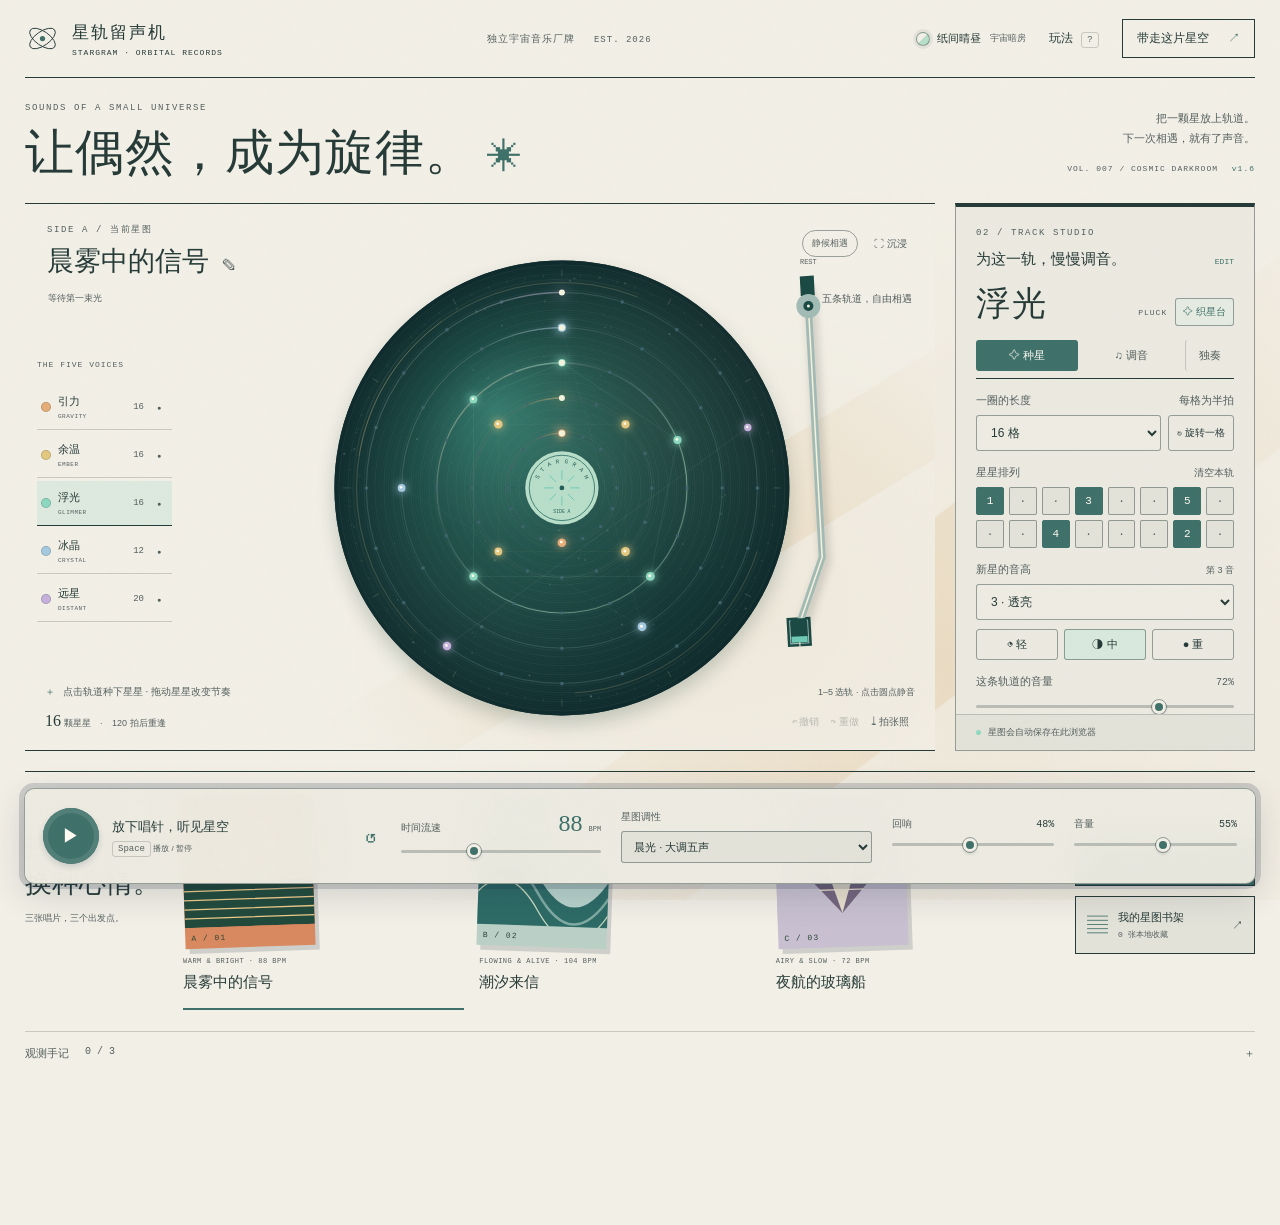
==== commit 1505e6f9: "Build a composable cosmic darkroom with shareable appearance recipes" ====
--- a/index.html
+++ b/index.html
@@ -6,17 +6,91 @@
   <meta name="theme-color" content="#f2efe6">
   <meta name="description" content="点亮星星，让轨道替你作曲。一台可以离线使用的星空音乐玩具。">
   <title>星轨留声机 · STARGRAM</title>
-  <script>try { const t = localStorage.getItem('stargram.appearance.v1'); if (['paper', 'nocturne', 'mist'].includes(t)) document.documentElement.dataset.theme = t; } catch {}</script>
+  <script>
+/* Composable, offline art direction. No musical state or DOM is read here. */
+(function (root) {
+  'use strict';
+  const skies = {
+    zodiac:{name:'黄道晨光',tag:'ZODIACAL LIGHT',hint:'尘埃把日光散成一道温暖的斜束。',base:'#f2efe6',ink:'#263b38',colors:['#d7a75f','#d9b98a'],light:true},
+    moon:{name:'月海银尘',tag:'LUNAR MARIA',hint:'银灰底片上，留下环形山与月海的印记。',base:'#e9eaf0',ink:'#303b50',colors:['#8d9bb1','#b5bbcb'],light:true},
+    deep:{name:'银河远岸',tag:'DEEP FIELD',hint:'墨蓝深处，一条星尘带缓慢展开。',base:'#111a29',ink:'#e2e7ef',colors:['#526aa4','#b0959b'],light:false},
+    rosette:{name:'玫瑰星云',tag:'ROSETTE / NGC 2237',hint:'环状云气、暗尘与一抹洋红的余光。',base:'#211724',ink:'#f1e2ed',colors:['#bd4b79','#795896'],light:false},
+    pleiades:{name:'昴宿蓝雾',tag:'PLEIADES / M45',hint:'亮星照过尘埃，蓝色云丝在星间散开。',base:'#131e30',ink:'#dfebf7',colors:['#4f8cca','#7c7ab2'],light:false},
+    aurora:{name:'极光帷幕',tag:'AURORAL CURTAINS',hint:'青绿与紫色的光带，像被风提起的帷幕。',base:'#102323',ink:'#e0eee7',colors:['#49b49a','#9270b6'],light:false}
+  };
+  const spectra = {
+    hydrogen:{name:'氢红',tag:'Hα',hue:'#df7397',dark:'#8e3457',light:'#edb0c4'},
+    oxygen:{name:'氧青',tag:'[O III]',hue:'#6ecab6',dark:'#286b60',light:'#b8dec9'},
+    sodium:{name:'钠金',tag:'Na',hue:'#dfba70',dark:'#7c6132',light:'#e7d09b'},
+    ice:{name:'星蓝',tag:'REFLECTION',hue:'#88b9e1',dark:'#365c83',light:'#c0d9ea'},
+    copper:{name:'日珥橘',tag:'SOLAR',hue:'#e6a06d',dark:'#884e33',light:'#edd0aa'}
+  };
+  const discs = {
+    rings:{name:'土星环纹',tag:'RINGS',hint:'密集同心唱纹，像一圈圈被刻下的时间。'},
+    atlas:{name:'航海星图',tag:'ATLAS',hint:'经纬、方位与刻度，让唱片成为一件测绘仪器。'},
+    diffraction:{name:'衍射星芒',tag:'DIFFRACTION',hint:'四向光芒与细十字，取意于星野影像中的亮星。'},
+    craters:{name:'月面拓印',tag:'CRATERS',hint:'浅浅的坑缘与弧面，在胶片上留下银版的触感。'}
+  };
+  const types = {
+    book:{name:'星图书页',tag:'SERIF',hint:'宋体题签，像一本安静的天文图册。',font:'"Iowan Old Style","Palatino Linotype","STSong","SimSun",serif'},
+    signal:{name:'空间站讯号',tag:'SANS',hint:'清楚、直接的无衬线，留一点太空舱的秩序。',font:'"Segoe UI","Microsoft YaHei UI","Microsoft YaHei",sans-serif'},
+    field:{name:'观测手记',tag:'FIELD NOTES',hint:'楷体笔意，像观测本上亲手写下的名字。',font:'"KaiTi","STKaiti","FangSong",serif'}
+  };
+  const presets = {
+    rosette:{name:'玫瑰里的航线',sky:'rosette',spectrum:'hydrogen',disc:'atlas',type:'book'},
+    sisters:{name:'七姐妹来信',sky:'pleiades',spectrum:'ice',disc:'diffraction',type:'field'},
+    polar:{name:'极地电台',sky:'aurora',spectrum:'oxygen',disc:'rings',type:'signal'},
+    paper:{name:'纸间晴昼',sky:'zodiac',spectrum:'oxygen',disc:'rings',type:'book'},
+    nocturne:{name:'鎏金夜航',sky:'deep',spectrum:'sodium',disc:'rings',type:'book'},
+    mist:{name:'雾蓝回声',sky:'moon',spectrum:'ice',disc:'craters',type:'book'}
+  };
+  // Insertion order is the SG1 wire format. Never reorder existing catalog IDs.
+  const catalogs = {sky:skies,spectrum:spectra,disc:discs,type:types};
+  const KEY='stargram.appearance.v2', LEGACY='stargram.appearance.v1';
+  const own=(o,k)=>Object.hasOwn(o,k);
+  function validate(raw) {
+    if (!raw || typeof raw!=='object' || Array.isArray(raw) || raw.version!==1) throw new Error('Invalid appearance');
+    const result={version:1};
+    for(const [key,choices] of Object.entries(catalogs)) {if(!own(raw,key)||!own(choices,raw[key]))throw new Error('Invalid '+key);result[key]=raw[key];}
+    return result;
+  }
+  function preset(id='paper') {if(!own(presets,id))throw new Error('Unknown appearance');return validate({version:1,...presets[id]});}
+  function read(storage) {
+    try {
+      const value=storage?.getItem(KEY);
+      if(value!==null&&value!==undefined) {if(value.length>512)throw new Error('Oversized appearance');return {value:validate(JSON.parse(value)),source:'current'};}
+      const old=storage?.getItem(LEGACY);if(['paper','nocturne','mist'].includes(old))return {value:preset(old),source:'legacy'};
+      return {value:preset(),source:'default'};
+    } catch {return {value:preset(),source:'unavailable'};}
+  }
+  function save(storage,raw) {const value=validate(raw);try{if(!storage)return false;storage.setItem(KEY,JSON.stringify(value));return true;}catch{return false;}}
+  function code(raw) {const value=validate(raw);return 'SG1-'+Object.entries(catalogs).map(([k,c])=>Object.keys(c).indexOf(value[k])+1).join('');}
+  function decode(text) {if(typeof text!=='string'||!/^SG1-[1-6][1-5][1-4][1-3]$/.test(text.trim()))throw new Error('Invalid recipe code');const n=text.trim().slice(4);return validate({version:1,...Object.fromEntries(Object.entries(catalogs).map(([k,c],i)=>[k,Object.keys(c)[Number(n[i])-1]]))});}
+  function mix(a,b,t) {const rgb=h=>h.slice(1).match(/../g).map(x=>parseInt(x,16));return '#'+rgb(a).map((x,i)=>Math.round(x+(rgb(b)[i]-x)*t).toString(16).padStart(2,'0')).join('');}
+  function luminance(hex) {const c=hex.slice(1).match(/../g).map(x=>parseInt(x,16)/255).map(x=>x<=.04045?x/12.92:((x+.055)/1.055)**2.4);return c[0]*.2126+c[1]*.7152+c[2]*.0722;}
+  function contrast(a,b) {const x=luminance(a),y=luminance(b);return (Math.max(x,y)+.05)/(Math.min(x,y)+.05);}
+  function readable(color,back,target=4.8) {const ink=contrast('#10171d',back)>contrast('#f7f5ee',back)?'#10171d':'#f7f5ee';for(let i=0;i<=20;i++){const c=mix(color,ink,i/20);if(contrast(c,back)>=target)return c;}return ink;}
+  function compose(raw) {
+    const r=validate(raw),s=skies[r.sky],p=spectra[r.spectrum],b=s.base,i=s.ink,a=readable(p.hue,b),button=a;
+    const on=contrast('#10171d',button)>contrast('#fffaf2',button)?'#10171d':'#fffaf2';
+    return {paper:b,card:mix(b,i,.035),ink:i,muted:readable(mix(b,i,.66),b,5.4),line:i+'35',border:i+'70',mint:p.light,gold:p.hue,orange:a,accent:p.hue,field:mix(b,i,.025),wash:mix(b,i,.075),selected:mix(b,p.hue,.16),button,'button-ink':on,'button-hover':mix(button,on,.1),'accent-wash':mix(b,p.hue,.10),'accent-selected':mix(b,p.hue,.20),slider:mix(b,i,.28),deck:mix(b,i,.025)+'f7',shadow:s.light?'#15233929':'#00000055',backdrop:mix(b,'#000000',.45)+'d0','loom-paper':mix(b,p.hue,.10),'loom-ink':i,'record-edge':mix(p.dark,'#07151b',.65),'record-light':mix(p.dark,p.hue,.15),'record-mid':mix(p.dark,'#07151b',.40),'record-dark':mix(p.dark,'#07151b',.76),'record-groove':p.light,'record-label':p.light,'record-label-line':p.dark,'record-label-ink':readable(p.dark,p.light),'arm-metal':mix(p.light,'#86909c',.45),'arm-light':'#f7f1de','arm-head':mix(p.dark,'#07151b',.4),'arm-tip':p.hue,serif:types[r.type].font};
+  }
+  function applyTo(element,raw) {const r=validate(raw),tokens=compose(r);for(const [key,value] of Object.entries(tokens))element.style.setProperty('--'+key,value);for(const key of Object.keys(catalogs))element.dataset[key]=r[key];element.style.colorScheme=skies[r.sky].light?'light':'dark';return tokens;}
+  function freeze(value) {Object.values(value).forEach(v=>{if(v&&typeof v==='object')freeze(v);});return Object.freeze(value);}
+  const api=freeze({KEY,LEGACY,catalogs,presets,validate,preset,read,save,code,decode,compose,applyTo,mix,contrast});
+  if(typeof module==='object'&&module.exports)module.exports=api;else root.AstroAppearance=api;
+})(typeof globalThis!=='undefined'?globalThis:this);
+
+</script>
+  <script>try { AstroAppearance.applyTo(document.documentElement, AstroAppearance.read(localStorage).value); } catch { AstroAppearance.applyTo(document.documentElement, AstroAppearance.preset()); }</script>
   <style>
-/* Stargram 1.5 — three rooms of light, with one shared score. */
+/* Stargram 1.6 — a composable cosmic darkroom. */
 :root { --serif:"Iowan Old Style","Palatino Linotype","STSong","SimSun",serif; --sans:"Segoe UI","Microsoft YaHei UI","Microsoft YaHei",sans-serif; --mono:"Cascadia Mono","Consolas",monospace; font-family:var(--sans); font-synthesis:none; }
-:root,[data-theme-preview="paper"] { color-scheme:light; --paper:#f2efe6; --card:#faf8f1; --ink:#203f35; --muted:#5f705f; --line:#263f3530; --border:#76816b70; --mint:#c4d9ba; --gold:#b29a67; --orange:#bc5535; --accent:#8ed8c0; --field:#fffdf6; --wash:#e9ecdf; --selected:#dce5d2; --button:#274b3b; --button-ink:#f6f2df; --button-hover:#41654a; --accent-wash:#f4e5d6; --accent-selected:#e5d6af; --slider:#bbc5b1; --deck:#fbf9f0f5; --shadow:#203f3524; --backdrop:#142e29b5; --loom-paper:#e1dfc5; --loom-ink:#34543f; --record-edge:#15392f; --record-light:#305b48; --record-mid:#173f34; --record-dark:#0b2d27; --record-groove:#a8b18a; --record-label:#d9d8b3; --record-label-line:#9ca679; --record-label-ink:#315341; --arm-metal:#b4b7a1; --arm-light:#f7f1de; --arm-head:#264b3a; --arm-tip:#bc764d; }
-:root[data-theme="nocturne"],[data-theme-preview="nocturne"] { color-scheme:dark; --paper:#121c1b; --card:#192625; --ink:#e5d9b7; --muted:#b1aa91; --line:#b7a77e32; --border:#b3a07770; --mint:#8dbea5; --gold:#c8ae70; --orange:#e2aa67; --accent:#a4d4b7; --field:#1e2e2b; --wash:#253630; --selected:#314739; --button:#c8b277; --button-ink:#18231f; --button-hover:#e0c68b; --accent-wash:#3a3226; --accent-selected:#4b432c; --slider:#596348; --deck:#1c2a25f5; --shadow:#00000055; --backdrop:#030a09cc; --loom-paper:#26342b; --loom-ink:#d3c899; --record-edge:#0a1715; --record-light:#3d4936; --record-mid:#25382b; --record-dark:#091a16; --record-groove:#a99860; --record-label:#c8af6b; --record-label-line:#887644; --record-label-ink:#3b3320; --arm-metal:#a9a17f; --arm-light:#e4dab6; --arm-head:#393c2b; --arm-tip:#c68d4e; }
-:root[data-theme="mist"],[data-theme-preview="mist"] { color-scheme:light; --paper:#e8eff3; --card:#f4f8fb; --ink:#253f53; --muted:#586f80; --line:#29475b30; --border:#6b879c70; --mint:#c1dbe2; --gold:#879da7; --orange:#b75645; --accent:#8ec8dd; --field:#f7fbfc; --wash:#d9e5ec; --selected:#cadde6; --button:#314f65; --button-ink:#eff6f8; --button-hover:#466e84; --accent-wash:#f0e1dc; --accent-selected:#d7e2e6; --slider:#b3c6d0; --deck:#f2f7faf5; --shadow:#294c6924; --backdrop:#172f47b5; --loom-paper:#d5e3e9; --loom-ink:#304e66; --record-edge:#173545; --record-light:#3e6472; --record-mid:#24485a; --record-dark:#0d273b; --record-groove:#9dbcc4; --record-label:#c4dce2; --record-label-line:#839eae; --record-label-ink:#29495c; --arm-metal:#9baab5; --arm-light:#edf4f6; --arm-head:#314f60; --arm-tip:#bf6e51; }
+:root { color-scheme:light; --paper:#f2efe6; --card:#faf8f1; --ink:#203f35; --muted:#5f705f; --line:#263f3530; --border:#76816b70; --mint:#c4d9ba; --gold:#b29a67; --orange:#bc5535; --accent:#8ed8c0; --field:#fffdf6; --wash:#e9ecdf; --selected:#dce5d2; --button:#274b3b; --button-ink:#f6f2df; --button-hover:#41654a; --accent-wash:#f4e5d6; --accent-selected:#e5d6af; --slider:#bbc5b1; --deck:#fbf9f0f5; --shadow:#203f3524; --backdrop:#142e29b5; --loom-paper:#e1dfc5; --loom-ink:#34543f; --record-edge:#15392f; --record-light:#305b48; --record-mid:#173f34; --record-dark:#0b2d27; --record-groove:#a8b18a; --record-label:#d9d8b3; --record-label-line:#9ca679; --record-label-ink:#315341; --arm-metal:#b4b7a1; --arm-light:#f7f1de; --arm-head:#264b3a; --arm-tip:#bc764d; }
 * { box-sizing:border-box; }
-html { scroll-padding-bottom:130px; background:var(--paper); }
+html { scroll-padding-bottom:130px; background-color:var(--paper); background-image:var(--sky-art,none); background-size:cover; background-attachment:fixed; }
 html:has(dialog[open]) { overflow:hidden; }
-body { margin:0 auto; padding:0 40px 150px; max-width:1600px; color:var(--ink); background:var(--paper); font-size:13px; }
+body { margin:0 auto; padding:0 40px 150px; max-width:1600px; color:var(--ink); background:transparent; font-size:13px; }
 body::before { content:""; position:fixed; inset:0; z-index:50; opacity:.025; pointer-events:none; background-image:url("data:image/svg+xml,%3Csvg xmlns='http://www.w3.org/2000/svg' width='160' height='160'%3E%3Cfilter id='n'%3E%3CfeTurbulence type='fractalNoise' baseFrequency='.75' numOctaves='3' stitchTiles='stitch'/%3E%3C/filter%3E%3Cpath filter='url(%23n)' opacity='.6' d='M0 0h160v160H0z'/%3E%3C/svg%3E"); }
 button,input,select { font:inherit; }
 button { color:inherit; border:0; background:none; cursor:pointer; }
@@ -216,26 +290,66 @@
 .shortcut-row { display:flex; gap:12px; flex-wrap:wrap; font-size:10px; }
 .shortcut-row kbd { margin-right:5px; }
 .fine-print { color:var(--muted); font-size:10px; line-height:1.9; margin:22px 0; }
-.theme-dialog { width:900px; }
-.theme-options { display:grid; grid-template-columns:repeat(3,minmax(0,1fr)); gap:18px; margin-top:26px; }
-.theme-option { display:block; min-width:0; text-align:left; padding:0 0 15px; border:1px solid var(--line); background:var(--card); }
-.theme-option:hover { border-color:var(--orange); transform:translateY(-3px); }
-.theme-option[aria-pressed=true] { border-color:var(--orange); box-shadow:0 0 0 1px var(--orange); }
-.theme-preview { display:block; position:relative; height:192px; overflow:hidden; background:var(--paper); color:var(--ink); border-bottom:1px solid var(--line); }
-.theme-preview-label { position:absolute; left:14px; top:13px; font:8px var(--mono); letter-spacing:1px; }
-.mini-record { position:absolute; width:132px; height:132px; border-radius:50%; left:50%; top:36px; transform:translateX(-50%); background:repeating-radial-gradient(circle,transparent 0 3px,#c5c6a013 3px 4px),radial-gradient(circle at 35% 25%,var(--record-light),var(--record-dark)); box-shadow:7px 10px 18px var(--shadow); }
-.mini-record::before { content:"✳"; position:absolute; left:42px; top:42px; width:48px; height:48px; display:grid; place-items:center; font:26px var(--serif); border-radius:50%; background:var(--record-label); color:var(--record-label-ink); box-shadow:inset 0 0 0 5px var(--record-label),inset 0 0 0 6px var(--record-label-line); }
-.theme-swatches { position:absolute; bottom:12px; left:14px; display:flex; gap:4px; }
-.theme-swatches>i { width:8px; height:8px; border-radius:50%; background:var(--ink); }
-.theme-swatches>i:nth-child(2) { background:var(--orange); }
-.theme-swatches>i:nth-child(3) { background:var(--record-label); }
-.theme-option-title { display:flex; justify-content:space-between; align-items:center; gap:8px; padding:17px 15px 8px; }
-.theme-option-title strong { font:400 21px var(--serif); }
-.theme-option-title>i { font-style:normal; color:var(--orange); visibility:hidden; }
-.theme-option[aria-pressed=true] .theme-option-title>i { visibility:visible; }
-.theme-option>small { display:block; padding:0 15px; font-size:10px; line-height:1.9; color:var(--muted); }
-.theme-status { color:var(--muted); font-size:11px; line-height:1.8; margin:22px 0; }
 #exportDialog { width:750px; }
+.darkroom { width:1080px; padding:30px; max-height:92svh; }
+.darkroom-title { display:flex; align-items:center; justify-content:space-between; gap:20px; }
+.darkroom-title h2 { margin:13px 0 7px; font-size:32px; }
+.darkroom-title>span { font:8px/1.8 var(--mono); color:var(--muted); text-align:right; white-space:nowrap; padding-right:20px; }
+.darkroom-title b { font:23px var(--serif); color:var(--orange); }
+.darkroom-layout { display:grid; grid-template-columns:minmax(0,.92fr) minmax(0,1.08fr); gap:30px; margin-top:22px; }
+.darkroom-preview { min-width:0; position:sticky; top:0; align-self:start; padding:14px; border:1px solid var(--border); background:var(--card); box-shadow:5px 5px var(--shadow); }
+.darkroom-view { position:relative; border:1px solid var(--line); overflow:hidden; }
+#darkroomCanvas { display:block; width:100%; aspect-ratio:4/3; }
+.preview-corner { position:absolute; z-index:1; left:9px; top:7px; font:6px var(--mono); letter-spacing:1px; color:var(--muted); pointer-events:none; }
+.recipe-type-sample { font:23px/1.6 var(--serif); margin:16px 2px 5px; }
+.darkroom-caption { color:var(--muted); font-size:10px; line-height:1.8; min-height:18px; }
+.recipe-number { display:flex; align-items:center; gap:10px; margin-top:17px; padding-top:12px; border-top:1px solid var(--line); }
+.recipe-number>label { font-size:10px; color:var(--muted); white-space:nowrap; }
+#recipeCode { width:100px; min-width:0; padding:5px 3px; border:0; color:var(--ink); background:transparent; font:12px var(--mono); }
+.recipe-number>button { margin-left:auto; white-space:nowrap; font-size:10px; }
+.darkroom-tools { display:flex; flex-wrap:wrap; gap:7px 14px; margin:14px 0 2px; }
+.darkroom-tools button { font-size:10px; padding:7px 0; color:var(--muted); }
+.darkroom-tools button:last-child { margin-left:auto; color:var(--orange); }
+.darkroom-tools button:hover { color:var(--orange); }
+.darkroom-footnote { color:var(--muted); font-size:8px; line-height:1.8; margin-top:7px; }
+.darkroom-controls { min-width:0; }
+.appearance-tabs { display:grid; grid-template-columns:repeat(4,minmax(0,1fr)); border-bottom:1px solid var(--border); gap:3px; }
+.appearance-tabs button { padding:11px 1px; font-size:12px; white-space:nowrap; border-bottom:2px solid transparent; color:var(--muted); }
+.appearance-tabs small { font:8px var(--mono); margin-left:4px; }
+.appearance-tabs [aria-selected=true] { color:var(--ink); border-bottom-color:var(--orange); }
+.appearance-description { min-height:77px; padding:14px 0 12px; }
+.appearance-description strong { font:400 18px var(--serif); }
+.appearance-description p { font-size:10px; color:var(--muted); line-height:1.8; margin-top:5px; }
+.recipe-options { display:grid; grid-template-columns:1fr 1fr; gap:11px; }
+.recipe-options[hidden] { display:none; }
+.recipe-option { min-width:0; display:block; position:relative; text-align:left; padding:0 0 10px; border:1px solid var(--line); background:var(--card); overflow:hidden; }
+.recipe-option:hover { border-color:var(--orange); }
+.recipe-option[aria-pressed=true] { border-color:var(--orange); box-shadow:inset 0 0 0 1px var(--orange); }
+.recipe-art { display:flex; align-items:center; justify-content:center; height:66px; background:var(--wash); color:var(--ink); border-bottom:1px solid var(--line); font:38px var(--serif); overflow:hidden; }
+.recipe-art canvas { width:100%; height:100%; object-fit:cover; }
+.recipe-option strong { display:block; font-size:12px; font-weight:400; margin:9px 11px 4px; }
+.recipe-option small { display:block; font:7px var(--mono); color:var(--muted); margin:0 11px; letter-spacing:.5px; }
+.recipe-option>i { display:none; position:absolute; right:10px; bottom:13px; font:12px var(--sans); color:var(--orange); }
+.recipe-option[aria-pressed=true]>i { display:block; }
+[class*="spectrum-"].recipe-art { background:linear-gradient(125deg,var(--sample),var(--sample-light)); color:#14252c; font:14px var(--mono); text-shadow:0 1px #ffffff50; }
+.disc-rings { background:repeating-radial-gradient(circle,var(--wash) 0 5px,var(--line) 5px 6px); }
+.disc-atlas { background:linear-gradient(90deg,transparent 49.7%,var(--line) 50%,transparent 50.3%),linear-gradient(transparent 49.7%,var(--line) 50%,transparent 50.3%),var(--wash); }
+.disc-diffraction { font-size:64px; }
+.disc-craters { background:radial-gradient(circle at 20% 10%,var(--line) 0 12%,transparent 12.5%),radial-gradient(circle at 72% 80%,var(--line) 0 20%,transparent 20.5%),var(--wash); }
+.recipe-starts,.recipe-import { margin-top:16px; border-top:1px solid var(--line); padding-top:12px; }
+.recipe-starts summary,.recipe-import summary { cursor:pointer; font-size:11px; color:var(--muted); line-height:1.8; }
+.recipe-starts summary>span { float:right; font:9px var(--mono); }
+.recipe-presets { display:flex; flex-wrap:wrap; gap:7px; padding-top:12px; }
+.recipe-presets button { font-size:10px; border:1px solid var(--line); padding:8px 10px; background:var(--card); }
+.recipe-presets [aria-pressed=true] { border-color:var(--orange); color:var(--orange); }
+.recipe-import form { margin-top:12px; }
+.recipe-import label { display:block; font-size:10px; color:var(--muted); margin-bottom:7px; }
+.recipe-import form>div { display:flex; gap:9px; }
+.recipe-import input { font:12px var(--mono); }
+.recipe-import button { flex-shrink:0; }
+.darkroom-footer { position:sticky; bottom:-30px; display:flex; align-items:center; justify-content:space-between; gap:16px; margin:22px -1px -1px; padding:15px 0 0; background:var(--paper); border-top:1px solid var(--line); }
+.darkroom-footer p { color:var(--muted); font-size:10px; line-height:1.8; }
+.darkroom-footer button { white-space:nowrap; font-size:12px; flex-shrink:0; }
 .export-options { display:grid; grid-template-columns:1fr 1fr; gap:12px; margin-top:25px; }
 .export-options>button { position:relative; text-align:left; border:1px solid var(--border); padding:22px 17px; min-width:0; background:var(--card); }
 .export-options>button:hover { background:var(--selected); border-color:var(--ink); transform:translateY(-3px); }
@@ -370,6 +484,21 @@
   .toast { bottom:165px; }
 }
 @media (max-width:700px) {
+  .darkroom { padding:24px 17px; }
+  .darkroom-title h2 { font-size:25px; line-height:1.5; }
+  .darkroom-title>span { display:none; }
+  .darkroom-layout { grid-template-columns:1fr; gap:24px; }
+  .darkroom-preview { position:static; padding:12px; }
+  .darkroom-preview .recipe-type-sample { font-size:23px; }
+  .darkroom-layout #darkroomCanvas { max-height:240px; object-fit:contain; }
+  .darkroom .dialog-intro { font-size:11px; }
+  .appearance-tabs button { font-size:11px; }
+  .appearance-tabs small { display:none; }
+  .recipe-art { height:66px; }
+  .recipe-option strong { font-size:12px; }
+  .darkroom-footer { bottom:-24px; flex-direction:column; align-items:stretch; gap:9px; padding:12px 0 1px; }
+  .darkroom-footer button { width:100%; padding:12px 7px; }
+  .darkroom-footer p { font-size:9px; }
   html { scroll-padding-bottom:180px; }
   body { padding:0 16px 195px; }
   .masthead { min-height:88px; height:auto; padding:13px 0 10px; gap:13px; flex-wrap:wrap; }
@@ -459,17 +588,6 @@
   .toast { bottom:190px; font-size:11px; padding:12px 16px; }
   dialog { padding:28px 20px; max-width:calc(100vw - 24px); }
   dialog h2 { font-size:25px; letter-spacing:0; }
-  .theme-options { grid-template-columns:1fr; gap:12px; }
-  .theme-option { display:grid; grid-template-columns:110px minmax(0,1fr); grid-template-rows:auto 1fr; padding:0; }
-  .theme-preview { grid-column:1; grid-row:1/3; height:133px; border-bottom:0; border-right:1px solid var(--line); }
-  .theme-preview-label { font-size:6px; left:8px; top:10px; letter-spacing:.2px; }
-  .mini-record { width:86px; height:86px; top:29px; }
-  .mini-record::before { left:27px; top:27px; width:32px; height:32px; font-size:19px; box-shadow:inset 0 0 0 3px var(--record-label),inset 0 0 0 4px var(--record-label-line); }
-  .theme-swatches { bottom:7px; left:8px; }
-  .theme-swatches>i { width:6px; height:6px; }
-  .theme-option-title { padding:18px 12px 8px; }
-  .theme-option-title strong { font-size:19px; }
-  .theme-option>small { font-size:9px; padding:0 12px 14px; }
   dialog>.eyebrow { font-size:7px; letter-spacing:.8px; max-width:90%; }
   .shelf-save { padding:12px; }
   .shelf-save>div { flex-direction:column; }
@@ -533,11 +651,11 @@
   <header class="masthead">
     <a class="brand" href="#" aria-label="星轨留声机首页"><svg viewBox="0 0 40 40" aria-hidden="true"><ellipse cx="20" cy="20" rx="17" ry="8" transform="rotate(-35 20 20)"/><ellipse cx="20" cy="20" rx="17" ry="8" transform="rotate(35 20 20)"/><circle cx="20" cy="20" r="3"/></svg><span>星轨留声机<small>STARGRAM · ORBITAL RECORDS</small></span></a>
     <div class="header-note">独立宇宙音乐厂牌 <span>EST. 2026</span></div>
-    <nav class="header-actions" aria-label="作品操作"><button id="themeBtn" class="theme-launch" aria-haspopup="dialog"><i aria-hidden="true"></i><span id="themeName">纸间晴昼</span><span class="theme-launch-label">换装</span></button><button id="helpBtn" class="quiet">玩法 <kbd>?</kbd></button><button id="exportBtn" class="outline">带走这片星空 <span>↗</span></button></nav>
+    <nav class="header-actions" aria-label="作品操作"><button id="themeBtn" class="theme-launch" aria-haspopup="dialog"><i aria-hidden="true"></i><span id="themeName">纸间晴昼</span><span class="theme-launch-label">宇宙暗房</span></button><button id="helpBtn" class="quiet">玩法 <kbd>?</kbd></button><button id="exportBtn" class="outline">带走这片星空 <span>↗</span></button></nav>
   </header>
   <section class="studio-intro" aria-label="星际唱片室">
     <div><div class="eyebrow">SOUNDS OF A SMALL UNIVERSE</div><h1>让偶然，<span>成为旋律。</span><i aria-hidden="true">✳</i></h1></div>
-    <div class="studio-note"><p>把一颗星放上轨道。<br>下一次相遇，就有了声音。</p><div class="edition">VOL. 006 / LIGHT & SHADOW <b>v1.5</b></div></div>
+    <div class="studio-note"><p>把一颗星放上轨道。<br>下一次相遇，就有了声音。</p><div class="edition">VOL. 007 / COSMIC DARKROOM <b>v1.6</b></div></div>
   </section>
   <main class="workspace">
     <section class="observatory" aria-label="互动星图">
@@ -588,11 +706,20 @@
     <div class="volume-control"><label for="volume">音量 <output id="volumeValue">55%</output></label><input id="volume" type="range" min="0" max="100" value="55"></div>
   </footer>
   <div id="toast" class="toast" role="status" aria-live="polite"></div>
-  <dialog id="themeDialog" class="theme-dialog" aria-labelledby="themeTitle"><button class="dialog-close" data-close aria-label="关闭外观选择">×</button><div class="eyebrow">LIGHT & SHADOW / 给声音换一束光</div><h2 id="themeTitle">此刻，你想在哪里听？</h2><p class="dialog-intro">三间唱片室，同一片星空。选一束光，留给现在的心情。</p><div class="theme-options" role="group" aria-label="界面主题">
-    <button class="theme-option" data-theme-choice="paper" aria-pressed="true"><span class="theme-preview" data-theme-preview="paper" aria-hidden="true"><span class="theme-preview-label">01 / DAYLIGHT</span><i class="mini-record"></i><span class="theme-swatches"><i></i><i></i><i></i></span></span><span class="theme-option-title"><strong>纸间晴昼</strong><i>✓</i></span><small>暖白纸页、森林绿胶片<br>像午后推开一家独立唱片店。</small></button>
-    <button class="theme-option" data-theme-choice="nocturne" aria-pressed="false"><span class="theme-preview" data-theme-preview="nocturne" aria-hidden="true"><span class="theme-preview-label">02 / NOCTURNE</span><i class="mini-record"></i><span class="theme-swatches"><i></i><i></i><i></i></span></span><span class="theme-option-title"><strong>鎏金夜航</strong><i>✓</i></span><small>深夜墨色、黄铜与琥珀<br>把星光留在一盏温柔的灯下。</small></button>
-    <button class="theme-option" data-theme-choice="mist" aria-pressed="false"><span class="theme-preview" data-theme-preview="mist" aria-hidden="true"><span class="theme-preview-label">03 / BLUE HOUR</span><i class="mini-record"></i><span class="theme-swatches"><i></i><i></i><i></i></span></span><span class="theme-option-title"><strong>雾蓝回声</strong><i>✓</i></span><small>冷雾蓝、银色与一点朱红<br>让旋律漂浮在天亮之前。</small></button>
-  </div><p class="theme-status" id="themeStatus" role="status" aria-live="polite">外观会在此浏览器记住；切换不改变乐曲。</p><button class="primary wide" data-close>就留在这束光里</button></dialog>
+  <dialog id="themeDialog" class="theme-dialog darkroom" aria-labelledby="themeTitle">
+    <button class="dialog-close" data-close aria-label="关闭宇宙暗房">×</button>
+    <div class="eyebrow">THE COSMIC DARKROOM / 宇宙暗房</div><div class="darkroom-title"><h2 id="themeTitle">把宇宙，调成你的颜色。</h2><span>06 × 05 × 04 × 03<br><b>360</b> 种相遇</span></div>
+    <p class="dialog-intro">选一张天幕，滤一束光，再为它刻上纹样和字迹。</p>
+    <div class="darkroom-layout">
+      <section class="darkroom-preview" aria-label="实时观测样片"><div class="darkroom-view"><span class="preview-corner">LIVE PRINT / 当前星图</span><canvas id="darkroomCanvas" width="800" height="600" aria-label="当前外观的星图实时预览"></canvas></div><p id="recipeTypeSample" class="recipe-type-sample">让偶然，成为旋律。</p><p id="darkroomCaption" class="darkroom-caption"></p><div class="recipe-number"><label for="recipeCode">观测配方</label><input id="recipeCode" readonly aria-label="当前观测配方编号"><button id="recipeCopy" class="text-button">复制编号 ↗</button></div><div class="darkroom-tools"><button id="appearanceUndo" disabled>↶ 退一步</button><button id="appearanceRestore">回到进来时</button><button id="appearanceShuffle">✳ 偶遇一束光</button></div><p class="darkroom-footnote">色彩与形态取意于天文影像，经过艺术演绎。</p></section>
+      <section class="darkroom-controls" aria-label="组合你的外观"><div class="appearance-tabs" role="tablist" aria-label="外观层次"><button id="tab-sky" data-appearance-tab="sky" role="tab" aria-controls="appearance-sky" aria-selected="true">01 天幕 <small>6</small></button><button id="tab-spectrum" data-appearance-tab="spectrum" role="tab" aria-controls="appearance-spectrum" aria-selected="false" tabindex="-1">02 光谱 <small>5</small></button><button id="tab-disc" data-appearance-tab="disc" role="tab" aria-controls="appearance-disc" aria-selected="false" tabindex="-1">03 星盘 <small>4</small></button><button id="tab-type" data-appearance-tab="type" role="tab" aria-controls="appearance-type" aria-selected="false" tabindex="-1">04 字样 <small>3</small></button></div>
+        <div class="appearance-description"><strong id="partName"></strong><p id="partDescription"></p></div>
+        <div id="appearance-sky" class="recipe-options sky-options" role="tabpanel" aria-labelledby="tab-sky"></div><div id="appearance-spectrum" class="recipe-options" role="tabpanel" aria-labelledby="tab-spectrum" hidden></div><div id="appearance-disc" class="recipe-options" role="tabpanel" aria-labelledby="tab-disc" hidden></div><div id="appearance-type" class="recipe-options" role="tabpanel" aria-labelledby="tab-type" hidden></div>
+        <details class="recipe-starts"><summary>从一份观测配方开始 <span>6</span></summary><div id="recipePresets" class="recipe-presets"></div></details>
+        <details class="recipe-import"><summary>收到一束光？读入配方 ↗</summary><form id="recipeImportForm"><label for="recipeInput">粘贴朋友的配方编号</label><div><input id="recipeInput" type="text" maxlength="24" placeholder="SG1-4131" autocomplete="off" spellcheck="false"><button class="outline" type="submit">读入</button></div></form></details>
+      </section>
+    </div><div class="darkroom-footer"><p id="themeStatus" role="status" aria-live="polite"></p><button class="primary" data-close>把这束光留在星图里 ↗</button></div>
+  </dialog>
   <dialog id="loomDialog" class="loom-dialog" aria-labelledby="loomTitle">
     <button class="dialog-close" data-close aria-label="关闭织星台">×</button>
     <div class="eyebrow">MELODY STUDY / 一份新的候选</div>
@@ -1004,6 +1131,89 @@
   return { SHAPES, weave, audition };
 });
 
+/* Deterministic astronomical motifs, drawn once into cached textures. */
+(function(root){
+  'use strict';
+  function paint(c,w,h,raw,strength=1){
+    const A=AstroAppearance,r=A.validate(raw),s=A.catalogs.sky[r.sky];
+    let seed=7391;const rand=()=>{seed=(Math.imul(seed,1664525)+1013904223)>>>0;return seed/4294967296;};
+    c.save();c.fillStyle=s.base;c.fillRect(0,0,w,h);
+    function glow(x,y,size,color,alpha){c.save();c.globalAlpha=alpha*strength;const g=c.createRadialGradient(x,y,0,x,y,size);g.addColorStop(0,color);g.addColorStop(1,color+'00');c.fillStyle=g;c.fillRect(x-size,y-size,size*2,size*2);c.restore();}
+    const unit=Math.min(w,h);
+    if(r.sky==='rosette'){
+      for(let n=0;n<60;n++){const a=n/60*Math.PI*2,ring=unit*(.23+rand()*.10);glow(w*.68+Math.cos(a)*ring,h*.42+Math.sin(a)*ring*.8,unit*(.08+rand()*.1),s.colors[n%2],.12);}
+      for(let n=0;n<13;n++){const a=rand()*6.28;glow(w*.68+Math.cos(a)*unit*.22,h*.42+Math.sin(a)*unit*.17,unit*.08,s.base,.65);}
+    }else if(r.sky==='pleiades'){
+      const group=[[.50,.22],[.58,.38],[.72,.30],[.79,.48],[.63,.56],[.45,.50],[.83,.25]];
+      group.forEach(([x,y],i)=>{glow(w*x,h*y,unit*.22,s.colors[i%2],.25);glow(w*x,h*y,unit*.045,'#b8dcff',.6);c.save();c.strokeStyle='#b8dcff';c.globalAlpha=.36*strength;c.lineWidth=.7;c.beginPath();c.moveTo(w*x-12,h*y);c.lineTo(w*x+12,h*y);c.moveTo(w*x,h*y-12);c.lineTo(w*x,h*y+12);c.stroke();c.restore();});
+      c.save();c.strokeStyle=s.colors[0];c.lineWidth=unit*.014;c.globalAlpha=.08*strength;for(let n=0;n<25;n++){const y=h*(.15+n*.025);c.beginPath();c.moveTo(w*.38,y);c.bezierCurveTo(w*.55,y+h*.20,w*.70,y-h*.16,w*.9,y+h*.1);c.stroke();}c.restore();
+    }else if(r.sky==='aurora'){
+      c.save();for(let n=0;n<55;n++){const x=w*(.22+n*.014),y=h*(.25+Math.sin(n*.11)*.13);const g=c.createLinearGradient(0,y,0,h*.86);g.addColorStop(0,s.colors[1]+'00');g.addColorStop(.35,s.colors[0]);g.addColorStop(1,s.colors[0]+'00');c.strokeStyle=g;c.globalAlpha=.13*strength;c.lineWidth=w*.025;c.beginPath();c.moveTo(x,y);c.bezierCurveTo(x-w*.10,h*.50,x+w*.08,h*.60,x-w*.10,h*.9);c.stroke();}c.restore();
+    }else if(r.sky==='moon'){
+      glow(w*.72,h*.38,unit*.40,'#a4a9ba',.24);
+      c.save();for(let n=0;n<68;n++){const x=w*(.42+rand()*.6),y=h*rand(),rad=unit*(.006+rand()*.06);c.globalAlpha=(.025+rand()*.04)*strength;c.fillStyle=s.colors[n%2];c.strokeStyle=s.ink;c.lineWidth=Math.max(.6,rad*.06);c.beginPath();c.arc(x,y,rad,0,6.284);c.fill();c.stroke();}c.restore();
+    }else if(r.sky==='zodiac'){
+      c.save();c.translate(w*.72,h*.65);c.rotate(-.65);const g=c.createLinearGradient(-w*.45,0,w*.45,0);g.addColorStop(0,s.colors[0]+'00');g.addColorStop(.5,s.colors[0]);g.addColorStop(1,s.colors[0]+'00');c.globalAlpha=.2*strength;c.fillStyle=g;c.fillRect(-w*.7,-h*.08,w*1.4,h*.16);c.restore();glow(w*.76,h*.73,unit*.55,s.colors[1],.12);
+    }else{
+      for(let n=0;n<38;n++){const x=w*(.18+n*.019),y=h*(.90-n*.016)+Math.sin(n)*h*.05;glow(x,y,unit*(.07+rand()*.09),s.colors[n%2],.075);}
+    }
+    if(!s.light){c.save();for(let n=0;n<210;n++){c.globalAlpha=(.10+rand()*.35)*strength;c.fillStyle=n%13?'#d8dfeb':s.colors[0];c.beginPath();c.arc(rand()*w,rand()*h,.35+rand()*.8,0,6.284);c.fill();}c.restore();}
+    // A quiet left margin keeps small editing text readable on every sky.
+    const veil=c.createLinearGradient(0,0,w*.56,0);veil.addColorStop(0,s.base+'e6');veil.addColorStop(1,s.base+'00');c.fillStyle=veil;c.fillRect(0,0,w,h);c.restore();
+  }
+  root.AstroPaint=Object.freeze({paint});
+})(globalThis);
+
+(function(root){
+  'use strict';
+  function create({get,apply,draw}){
+    const A=AstroAppearance,$=id=>document.getElementById(id),dialog=$('themeDialog');
+    let group='sky',history=[],opening=A.validate(get()),dirty=true,lastDraw=0;
+    const labels={sky:'天幕',spectrum:'光谱',disc:'星盘',type:'字样'};
+    function choose(value){history.push(A.validate(get()));if(history.length>30)history.shift();apply(value);}
+    function status(text){$('themeStatus').textContent=text;}
+    for(const [key,catalog] of Object.entries(A.catalogs)){
+      const pane=$('appearance-'+key);
+      for(const [id,item] of Object.entries(catalog)){
+        const button=document.createElement('button');button.type='button';button.className='recipe-option';button.dataset.part=key;button.dataset.choice=id;button.setAttribute('aria-pressed','false');
+        const art=document.createElement('span');art.className='recipe-art '+key+'-'+id;art.setAttribute('aria-hidden','true');
+        if(key==='sky'){const canvas=document.createElement('canvas');canvas.width=240;canvas.height=120;AstroPaint.paint(canvas.getContext('2d'),240,120,{...get(),sky:id});art.append(canvas);}
+        else if(key==='spectrum'){art.style.setProperty('--sample',item.hue);art.style.setProperty('--sample-light',item.light);art.textContent=item.tag;}
+        else if(key==='disc')art.innerHTML={rings:'◎',atlas:'⊕',diffraction:'✧',craters:'◌'}[id];
+        else {art.style.fontFamily=item.font;art.textContent='星河';}
+        const title=document.createElement('strong');title.textContent=item.name;const tag=document.createElement('small');tag.textContent=item.tag;const check=document.createElement('i');check.textContent='✓';check.setAttribute('aria-hidden','true');
+        button.append(art,title,tag,check);button.onclick=()=>choose({...get(),[key]:id});pane.append(button);
+      }
+    }
+    for(const [id,item] of Object.entries(A.presets)){
+      const b=document.createElement('button');b.type='button';b.dataset.recipe=id;b.textContent=item.name;b.onclick=()=>choose(A.preset(id));$('recipePresets').append(b);
+    }
+    function setGroup(key){group=key;for(const b of document.querySelectorAll('[data-appearance-tab]')){const active=b.dataset.appearanceTab===key;b.setAttribute('aria-selected',String(active));b.tabIndex=active?0:-1;}for(const key of Object.keys(A.catalogs))$('appearance-'+key).hidden=key!==group;refresh();}
+    const tabs=[...document.querySelectorAll('[data-appearance-tab]')];
+    tabs.forEach((b,index)=>{b.onclick=()=>setGroup(b.dataset.appearanceTab);b.onkeydown=e=>{let next;if(e.key==='ArrowRight')next=(index+1)%tabs.length;if(e.key==='ArrowLeft')next=(index+tabs.length-1)%tabs.length;if(e.key==='Home')next=0;if(e.key==='End')next=tabs.length-1;if(next!==undefined){e.preventDefault();setGroup(tabs[next].dataset.appearanceTab);tabs[next].focus();}};});
+    $('appearanceUndo').onclick=()=>{if(history.length)apply(history.pop());};
+    $('appearanceRestore').onclick=()=>choose(opening);
+    $('appearanceShuffle').onclick=()=>{const before=get(),value={version:1};for(const [key,c] of Object.entries(A.catalogs)){const keys=Object.keys(c);value[key]=keys[Math.floor(Math.random()*keys.length)];}if(A.code(value)===A.code(before)){const keys=Object.keys(A.catalogs.sky);value.sky=keys[(keys.indexOf(value.sky)+1)%keys.length];}choose(value);};
+    $('recipeCopy').onclick=async()=>{const code=A.code(get());try{await navigator.clipboard.writeText(code);status('配方编号已复制。把它交给朋友，就能调出同一束光。');}catch{$('recipeCode').focus();$('recipeCode').select();status('配方已选中，按 Ctrl+C 或长按复制即可。');}};
+    $('recipeImportForm').onsubmit=e=>{e.preventDefault();try{const value=A.decode($('recipeInput').value);choose(value);$('recipeInput').value='';status('已读入这份观测配方。乐曲保持原样。');}catch{status('这个编号还认不出来，请使用 SG1- 开头的完整配方编号。');}};
+    function refresh(){
+      const value=get();dirty=true;
+      for(const b of document.querySelectorAll('[data-part]'))b.setAttribute('aria-pressed',String(value[b.dataset.part]===b.dataset.choice));
+      for(const b of document.querySelectorAll('[data-recipe]'))b.setAttribute('aria-pressed',String(A.code(A.preset(b.dataset.recipe))===A.code(value)));
+      $('recipeCode').value=A.code(value);$('appearanceUndo').disabled=!history.length;
+      $('darkroomCaption').textContent=Object.entries(A.catalogs).map(([k,c])=>c[value[k]].name).join(' / ');
+      const choice=A.catalogs[group][value[group]];$('partDescription').textContent=choice.hint||('用'+choice.name+'为星图留下一束光。');
+      $('partName').textContent=labels[group]+' / '+choice.name;
+      $('recipeTypeSample').textContent='让偶然，成为旋律。';
+      if(dialog.open){draw($('darkroomCanvas'));dirty=false;lastDraw=performance.now();}
+    }
+    function open(){opening=A.validate(get());history=[];status('随意组合，每一步都可以退回。外观单独记住，不改变乐曲。');dialog.showModal();refresh();}
+    function tick(now,playing){if(dialog.open&&(dirty||(playing&&now-lastDraw>120))){draw($('darkroomCanvas'));dirty=false;lastDraw=now;}}
+    setGroup('sky');return {open,refresh,tick};
+  }
+  root.AstroDarkroom=Object.freeze({create});
+})(globalThis);
+
 (function () {
   'use strict';
   const C = OrbitCore, $ = id => document.getElementById(id);
@@ -1025,25 +1235,27 @@
   const motionPreference = matchMedia('(prefers-reduced-motion: reduce)');
   let toastTimer, renderedStep = -1, lastFrame = 0, lastEncounterAt = -10000, reducedMotion = motionPreference.matches;
   motionPreference.addEventListener('change', e => { reducedMotion = e.matches; });
-  const themeNames = { paper: '纸间晴昼', nocturne: '鎏金夜航', mist: '雾蓝回声' };
-  let theme = Object.hasOwn(themeNames, document.documentElement.dataset.theme) ? document.documentElement.dataset.theme : 'paper';
-  let skin = {}, armProgress = 0;
-  function refreshSkin() {
-    const style = getComputedStyle(document.documentElement);
-    for (const token of ['paper', 'ink', 'muted', 'orange', 'line', 'gold', 'loom-paper', 'loom-ink', 'record-edge', 'record-light', 'record-mid', 'record-dark', 'record-groove', 'record-label', 'record-label-line', 'record-label-ink', 'arm-metal', 'arm-light', 'arm-head', 'arm-tip']) skin[token] = style.getPropertyValue('--' + token).trim();
+  const A = AstroAppearance;
+  let appearance = A.read(shelfStorage).value, theme = 'paper';
+  let skin = {}, armProgress = 0, darkroom = null, cachedSky = '';
+  const skyTexture = document.createElement('canvas'); skyTexture.width = 1200; skyTexture.height = 900;
+  function setAppearance(raw, save = true) {
+    appearance = A.validate(raw); skin = A.applyTo(document.documentElement, appearance);
+    theme = Object.keys(A.presets).find(id => A.code(A.preset(id)) === A.code(appearance)) || 'custom';
+    $('themeName').textContent = theme === 'custom' ? A.catalogs.sky[appearance.sky].name : A.presets[theme].name;
+    $('themeBtn').setAttribute('aria-label', `打开宇宙暗房，当前${$('themeName').textContent}`);
     document.querySelector('meta[name="theme-color"]').content = skin.paper;
-  }
-  function setTheme(value, save = true) {
-    if (!Object.hasOwn(themeNames, value)) return;
-    theme = value; document.documentElement.dataset.theme = value; refreshSkin();
-    $('themeName').textContent = themeNames[value];
-    $('themeBtn').setAttribute('aria-label', `切换外观，当前${themeNames[value]}`);
-    document.querySelectorAll('[data-theme-choice]').forEach(b => b.setAttribute('aria-pressed', String(b.dataset.themeChoice === value)));
+    if (cachedSky !== appearance.sky) {
+      AstroPaint.paint(skyTexture.getContext('2d'), 1200, 900, appearance);
+      document.documentElement.style.setProperty('--sky-art', `url("${skyTexture.toDataURL('image/png')}")`);
+      cachedSky = appearance.sky;
+    }
     if (save) {
-      try { localStorage.setItem('stargram.appearance.v1', value); $('themeStatus').textContent = `已选「${themeNames[value]}」· 外观已记住，乐曲保持原样。`; }
-      catch { $('themeStatus').textContent = `已选「${themeNames[value]}」· 外观已生效，此浏览器暂时无法记住选择。`; }
+      $('themeStatus').textContent = A.save(shelfStorage, appearance) ? '这份观测配方已记住。乐曲保持原样。' : '这束光已生效；此浏览器暂时无法记住，请复制配方编号留存。';
       renderShelf();
-    }
+      resize();
+    }
+    darkroom?.refresh();
   }
   const random = C.rng(20261026), stars = Array.from({ length: 125 }, () => ({ x: random(), y: random(), r: random() * 1.2 + 0.25, a: random() * 0.32 + 0.08, phase: random() * 6.28 }));
   const engine = new OrbitAudio.Engine(() => state, e => queue.push(e));
@@ -1185,8 +1397,7 @@
     $(id).addEventListener('change', () => { if (sliderBefore) { history.push(sliderBefore); if (history.length > 60) history.shift(); future = []; sliderBefore = null; } persist(); renderUI(); });
   }
   $('helpBtn').onclick = () => $('helpDialog').showModal(); $('exportBtn').onclick = () => $('exportDialog').showModal();
-  $('themeBtn').onclick = () => $('themeDialog').showModal();
-  document.querySelectorAll('[data-theme-choice]').forEach(b => b.onclick = () => setTheme(b.dataset.themeChoice));
+  $('themeBtn').onclick = () => darkroom.open();
   document.querySelectorAll('[data-close]').forEach(b => b.onclick = () => b.closest('dialog').close());
   document.querySelectorAll('dialog').forEach(d => d.addEventListener('click', e => { const r = d.getBoundingClientRect(); if (e.target === d && (e.clientX < r.left || e.clientX > r.right || e.clientY < r.top || e.clientY > r.bottom)) d.close(); }));
   document.addEventListener('keydown', e => {
@@ -1220,7 +1431,7 @@
     c.fillStyle = { dawn: '#ddaa80', tide: '#bdd2c8', glass: '#c9bfd1' }[snapshot.scale]; c.fillRect(0, 0, 560, 300);
     c.shadowColor = '#213c3644'; c.shadowBlur = 15; c.shadowOffsetY = 6; circle(c, x, y, 143, skin['record-edge']); c.shadowBlur = 0; c.shadowOffsetY = 0;
     c.strokeStyle = skin['record-groove']; c.lineWidth = .5;
-    for (let r = 26; r < 140; r += 2.5) { c.globalAlpha = .15; c.beginPath(); c.arc(x, y, r, 0, Math.PI * 2); c.stroke(); }
+    drawDiscSurface(c, x, y, 143);
     snapshot.tracks.forEach((track, i) => {
       const r = 34 + i * 24, color = C.ROLES[i].color;
       c.globalAlpha = C.audible(snapshot, i) ? 1 : .25;
@@ -1383,7 +1594,7 @@
     if (!$('loomDialog').open || !loom.draft) return;
     const target = $('loomCanvas'), c = target.getContext('2d'), t = loom.draft, x = 180, y = 177;
     c.setTransform(2, 0, 0, 2, 0, 0); c.clearRect(0, 0, 360, 360);
-    const ink = theme === 'nocturne' ? C.ROLES[loom.index].color : ['#94643e', '#88702e', '#366e5c', '#4a7080', '#725c7d'][loom.index];
+    const ink = !A.catalogs.sky[appearance.sky].light ? C.ROLES[loom.index].color : ['#94643e', '#88702e', '#366e5c', '#4a7080', '#725c7d'][loom.index];
     c.lineWidth = .6; c.strokeStyle = skin['loom-ink'];
     for (let i = 0; i < 5; i++) { c.globalAlpha = .19; c.beginPath(); c.arc(x, y, 68 + i * 11, 0, Math.PI * 2); c.stroke(); }
     c.globalAlpha = .3; c.beginPath(); c.arc(x, y, 131, 0, Math.PI * 2); c.stroke();
@@ -1488,6 +1699,23 @@
     if (!reducedMotion) { const p = location(track, step); for (let k = 0; k < 5; k++) particles.push({ x: p.x, y: p.y, vx: (random() - .5) * 24, vy: (random() - .5) * 24, born: time, color: C.ROLES[track].color }); }
   }
   function circle(c, x, y, radius, color) { c.beginPath(); c.arc(x, y, radius, 0, Math.PI * 2); c.fillStyle = color; c.fill(); }
+  function drawDiscSurface(c,x,y,r,scale=1) {
+    c.save(); c.strokeStyle=skin['record-groove']; c.fillStyle=skin['record-groove']; c.lineWidth=.55*scale;
+    if(appearance.disc==='rings') {
+      for(let k=0;k<85;k++){c.globalAlpha=k%4?.045:.12;c.beginPath();c.arc(x,y,r*(.15+k/85*.84),0,Math.PI*2);c.stroke();}
+    } else if(appearance.disc==='atlas') {
+      c.globalAlpha=.20;
+      for(let k=1;k<=8;k++){c.beginPath();c.arc(x,y,r*k/9,0,Math.PI*2);c.stroke();}
+      for(let k=0;k<24;k++){const a=k/24*Math.PI*2;c.globalAlpha=k%3?.08:.22;c.beginPath();c.moveTo(x+Math.cos(a)*r*.16,y+Math.sin(a)*r*.16);c.lineTo(x+Math.cos(a)*r*.95,y+Math.sin(a)*r*.95);c.stroke();}
+      c.globalAlpha=.5;c.font=`${7*scale}px Consolas, monospace`;c.textAlign='center';c.textBaseline='middle';['N','E','S','W'].forEach((t,k)=>{const a=k/4*Math.PI*2-Math.PI/2;c.fillText(t,x+Math.cos(a)*r*.92,y+Math.sin(a)*r*.92);});
+    } else if(appearance.disc==='diffraction') {
+      for(let k=0;k<8;k++){c.globalAlpha=k%2?.10:.27;const a=k/8*Math.PI*2;c.beginPath();c.moveTo(x+Math.cos(a)*r*.12,y+Math.sin(a)*r*.12);c.lineTo(x+Math.cos(a)*r*.98,y+Math.sin(a)*r*.98);c.stroke();}
+      for(const [u,v] of [[-.52,-.42],[.43,.37],[-.36,.60]]){c.globalAlpha=.36;const sx=x+u*r,sy=y+v*r;for(let k=0;k<4;k++){const a=k/4*Math.PI*2;c.beginPath();c.moveTo(sx,sy);c.lineTo(sx+Math.cos(a)*r*.075,sy+Math.sin(a)*r*.075);c.stroke();}}
+    } else {
+      const rand=C.rng(7309);for(let k=0;k<36;k++){const a=rand()*Math.PI*2,d=Math.sqrt(rand())*r*.92,rad=r*(.015+rand()*.085);c.globalAlpha=.06;c.beginPath();c.arc(x+Math.cos(a)*d,y+Math.sin(a)*d,rad,0,Math.PI*2);c.fill();c.globalAlpha=.23;c.beginPath();c.arc(x+Math.cos(a)*d,y+Math.sin(a)*d,rad,.1,Math.PI*1.2);c.stroke();}
+    }
+    c.restore();
+  }
   function drawTonearm(c, g, platter, w) {
     const x = Math.min(w - 25, g.cx + platter + 19), y = g.cy - platter * .80, length = platter * 1.40;
     const parked = -.055, angle = parked + armProgress * .43;
@@ -1512,14 +1740,15 @@
   function scene(c, w, h, phase, now, poster = false) {
     const g = geometry(w, h, poster), scale = poster ? 1.8 : 1;
     c.clearRect(0, 0, w, h);
-    c.fillStyle = skin.paper; c.fillRect(0, 0, w, h);
+    c.fillStyle = skin.paper; c.fillRect(0, 0, w, h); c.drawImage(skyTexture, 0, 0, w, h);
     const platter = g.max + Math.min(32 * scale, g.max * .18);
     c.shadowColor = '#203e3438'; c.shadowBlur = 18 * scale; c.shadowOffsetY = 9 * scale;
     circle(c, g.cx, g.cy, platter, skin['record-edge']); c.shadowBlur = 0; c.shadowOffsetY = 0;
     c.save(); c.beginPath(); c.arc(g.cx, g.cy, platter, 0, Math.PI * 2); c.clip();
     const bg = c.createRadialGradient(g.cx - g.max * .35, g.cy - g.max * .4, 0, g.cx, g.cy, platter); bg.addColorStop(0, skin['record-light']); bg.addColorStop(.5, skin['record-mid']); bg.addColorStop(1, skin['record-dark']); c.fillStyle = bg; c.fillRect(0, 0, w, h);
     c.strokeStyle = skin['record-groove']; c.lineWidth = .45 * scale;
-    for (let k = 0; k < 85; k++) { c.globalAlpha = k % 4 ? .045 : .10; c.beginPath(); c.arc(g.cx, g.cy, platter * (.15 + k / 85 * .84), 0, Math.PI * 2); c.stroke(); } c.globalAlpha = 1;
+    if (!A.catalogs.sky[appearance.sky].light) { c.save(); c.globalAlpha = .5; c.globalCompositeOperation = 'screen'; c.drawImage(skyTexture, g.cx - platter, g.cy - platter, platter * 2, platter * 2); c.restore(); }
+    drawDiscSurface(c, g.cx, g.cy, platter, scale);
     const colors = { dawn: ['#dfba88', '#89cfb6'], tide: ['#7cbcc9', '#7bc9b1'], glass: ['#b9a0d1', '#86b4d2'] }[state.scale];
     colors.forEach((color, i) => {
       const drift = reducedMotion ? 0 : Math.sin(now * .00008 + i * 2) * g.max * .07;
@@ -1591,7 +1820,7 @@
     } else {
       c.restore(); c.strokeStyle = skin.line; c.lineWidth = 1; c.strokeRect(32, 32, w - 64, h - 64);
       c.textAlign = 'center'; c.fillStyle = skin.orange; c.font = '15px Consolas, monospace'; c.fillText('S T A R G R A M   /   O R B I T A L   R E C O R D S', w / 2, 75);
-      c.fillStyle = skin.ink; c.font = '42px "SimSun", serif';
+      c.fillStyle = skin.ink; c.font = `42px ${skin.serif}`;
       const titleLines = []; let titleLine = '';
       for (const letter of state.title) {
         if (titleLine && c.measureText(titleLine + letter).width > w - 220) { titleLines.push(titleLine); titleLine = letter; }
@@ -1600,7 +1829,7 @@
       titleLines.push(titleLine);
       titleLines.forEach((line, i) => c.fillText(line, w / 2, titleLines.length === 1 ? 138 : 118 + i * 46, w - 180));
       c.fillStyle = skin.muted; c.font = '18px "Microsoft YaHei", sans-serif'; c.fillText(`${C.countNotes(state)} 颗星星  ·  ${state.bpm} BPM  ·  ${C.SCALES[state.scale].label}`, w / 2, h - 90);
-      c.fillStyle = skin.muted; c.font = '14px "Microsoft YaHei", sans-serif'; c.fillText('星轨留声机  /  让偶然，成为旋律。', w / 2, h - 50);
+      c.fillStyle = skin.muted; c.font = '14px "Microsoft YaHei", sans-serif'; c.fillText('星轨留声机  /  让偶然，成为旋律。  /  ' + A.code(appearance), w / 2, h - 50);
     }
   }
   function frame(now) {
@@ -1616,14 +1845,23 @@
       if (encounters >= 32) discover('listen');
     }
     for (const [k, v] of pulses) if (now - v > 1500) pulses.delete(k);
-    const phase = engine.phase(); scene(ctx, width, height, phase, now); drawLoom();
+    const phase = engine.phase(); scene(ctx, width, height, phase, now); drawLoom(); darkroom?.tick(now, engine.running);
     const t = state.tracks[selected], step = C.mod(Math.floor(phase) - t.shift, t.length);
     if (step !== renderedStep) { renderedStep = step; document.querySelectorAll('.step').forEach(b => b.classList.toggle('current', engine.running && Number(b.dataset.step) === step)); }
     const beatText = engine.running ? `第 ${Math.floor(phase / 8) + 1} 小节 · ${Math.floor(phase / 2) % 4 + 1} / 4 拍` : phase > 0 ? '时间暂歇，星星还在这里' : '等待第一束光';
     if ($('beatReadout').textContent !== beatText) $('beatReadout').textContent = beatText;
     if (!engine.running) document.querySelectorAll('.step.current').forEach(b => b.classList.remove('current'));
   }
-  function resize() { const r = canvas.getBoundingClientRect(); width = r.width; height = r.height; stageBounds = { footer:document.querySelector('.stage-footer').offsetTop, voices:document.querySelector('.stage-voices').offsetTop }; const dpr = Math.min(devicePixelRatio || 1, 2); canvas.width = Math.round(width * dpr); canvas.height = Math.round(height * dpr); ctx.setTransform(dpr, 0, 0, dpr, 0, 0); particles = []; }
+  function resize() {
+    const r=canvas.getBoundingClientRect();width=r.width;height=r.height;
+    stageBounds={footer:document.querySelector('.stage-footer').offsetTop,voices:document.querySelector('.stage-voices').offsetTop};
+    const dpr=Math.min(devicePixelRatio||1,2),w=Math.round(width*dpr),h=Math.round(height*dpr);
+    if(canvas.width!==w||canvas.height!==h){canvas.width=w;canvas.height=h;particles=[];}
+    ctx.setTransform(dpr,0,0,dpr,0,0);
+    // Dialog scrollbars and type changes can resize the canvas between frames.
+    // Repaint in the observer callback so a cleared bitmap never reaches the screen.
+    if(skin.paper&&width>0&&height>0)scene(ctx,width,height,engine.phase(),performance.now());
+  }
   const layoutObserver = new ResizeObserver(resize);
   for (const item of [canvas, document.querySelector('.stage-footer'), document.querySelector('.stage-voices')]) layoutObserver.observe(item);
 
@@ -1662,8 +1900,10 @@
   };
   window.addEventListener('beforeunload', persist);
   // Read-only diagnostics for local regression checks; no bypass for UI operations.
-  window.Stargram = Object.freeze({ snapshot: () => C.clone(state), collection: () => C.clone(shelf.entries), loom: () => $('loomDialog').open ? { index: loom.index, draft: C.clone(loom.draft), seed: loom.seed } : null, status: () => ({ playing: engine.running, theme, tonearm: armProgress, reducedMotion, geometry: geometry(), phase: engine.phase(), encounters, selected, editMode, focusedNote: focusNote ? { ...focusNote } : null, immersive, saved: !saveError, audioState: engine.ctx?.state || 'uninitialized', activeVoices: engine.voices.size, loomOpen: $('loomDialog').open, loomPreparing: loom.pending, loomPlaying: !!loom.source, loomVoices: loom.nodes.size }), exportWav: OrbitAudio.renderWav });
-  setTheme(theme, false); renderUI(); resize(); requestAnimationFrame(frame);
+  window.Stargram = Object.freeze({ snapshot: () => C.clone(state), collection: () => C.clone(shelf.entries), loom: () => $('loomDialog').open ? { index: loom.index, draft: C.clone(loom.draft), seed: loom.seed } : null, status: () => ({ playing: engine.running, theme, appearance:A.validate(appearance), recipeCode:A.code(appearance), tonearm: armProgress, reducedMotion, geometry: geometry(), phase: engine.phase(), encounters, selected, editMode, focusedNote: focusNote ? { ...focusNote } : null, immersive, saved: !saveError, audioState: engine.ctx?.state || 'uninitialized', activeVoices: engine.voices.size, loomOpen: $('loomDialog').open, loomPreparing: loom.pending, loomPlaying: !!loom.source, loomVoices: loom.nodes.size }), exportWav: OrbitAudio.renderWav });
+  setAppearance(appearance, false);
+  darkroom = AstroDarkroom.create({get:()=>appearance,apply:setAppearance,draw:target=>{const c=target.getContext('2d');c.setTransform(.5,0,0,.5,0,0);scene(c,1600,1200,engine.phase(),performance.now(),true);}});
+  renderUI(); resize(); requestAnimationFrame(frame);
   if (saveError) { $('saveStatus').textContent = '未能恢复本地星图，请导出文件留存'; toast('本地存档不可用，已打开默认星图'); }
   else if (stored) $('saveStatus').textContent = '已恢复上次的星图';
 })();
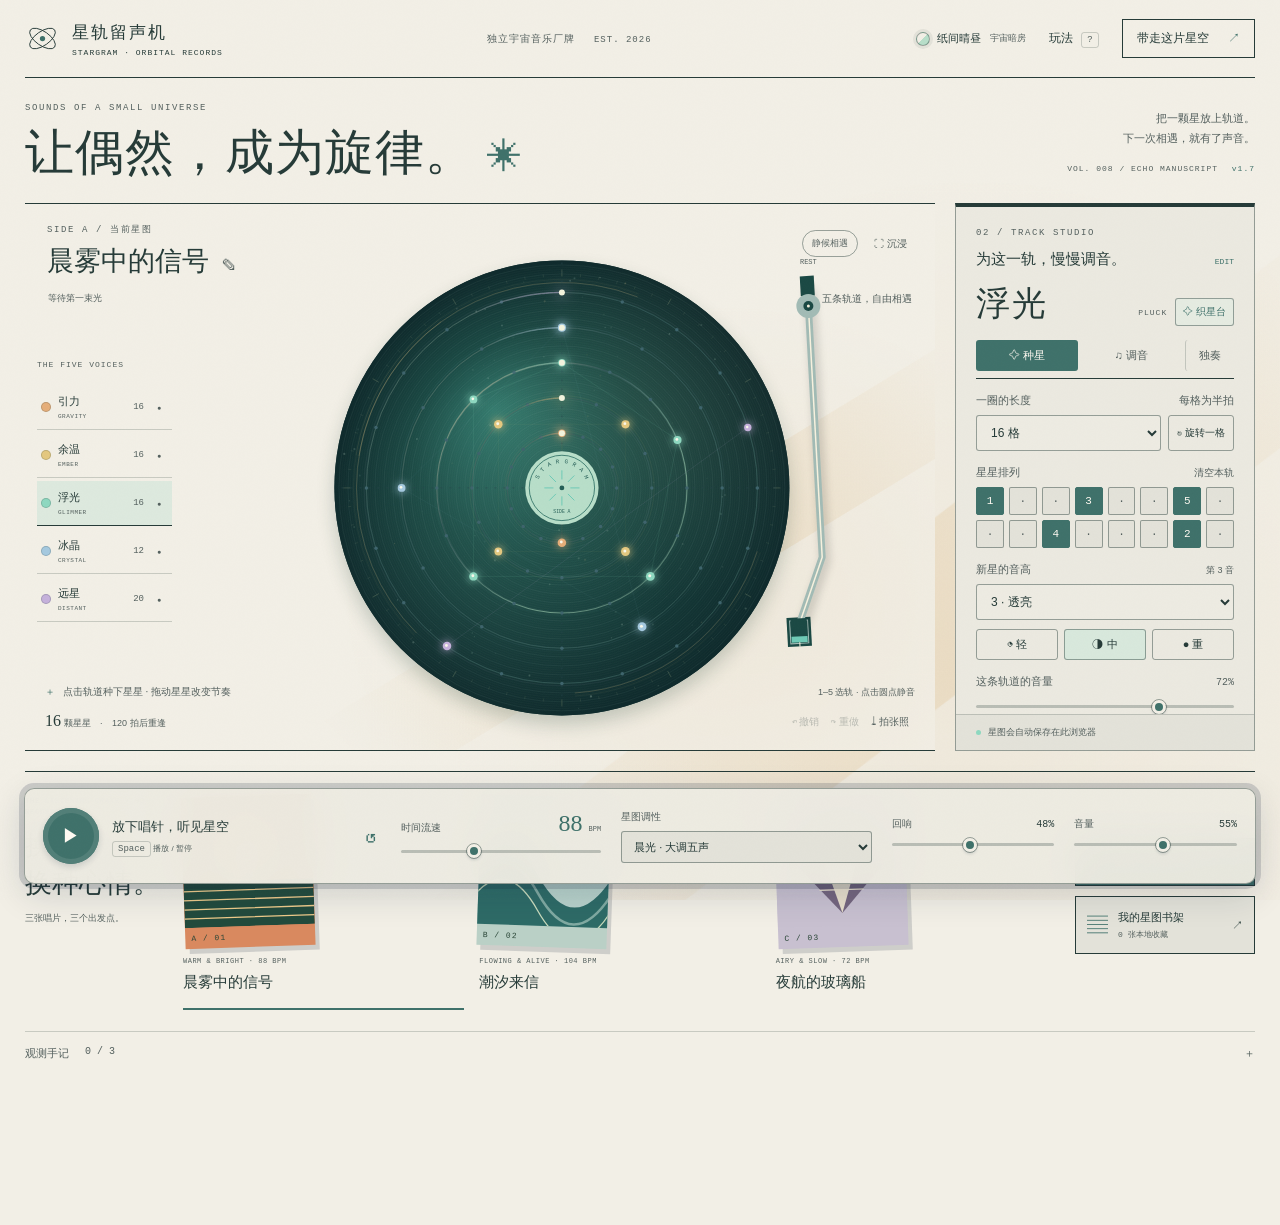
==== commit b28c5738: "feat: add v1.7 echo manuscript editing and A/B audition" ====
--- a/index.html
+++ b/index.html
@@ -417,6 +417,62 @@
 .loom-footer p { font-size:10px; color:var(--muted); line-height:1.9; }
 .loom-footer .primary { font-size:12px; padding:14px 22px; white-space:nowrap; }
 .loom-footer .primary span { margin-left:20px; }
+.loom-dialog { width:1180px; max-height:92svh; padding:30px; }
+.loom-layout { grid-template-columns:minmax(220px,.7fr) minmax(0,1.65fr); gap:24px; }
+.loom-paper { position:sticky; top:0; }
+.loom-workspace { min-width:0; }
+.manuscript-sheet { min-width:0; border:1px solid var(--border); background:var(--card); padding:16px; }
+.manuscript-heading { display:flex; justify-content:space-between; align-items:center; gap:10px; }
+.manuscript-heading .eyebrow { font-size:7px; letter-spacing:1px; }
+.manuscript-heading h3 { margin:7px 0 0; font:400 21px var(--serif); }
+#manuscriptBadge { flex-shrink:0; font-size:9px; padding:6px 8px; color:var(--orange); background:var(--accent-wash); border:1px solid var(--line); }
+.manuscript-toolbar { display:flex; align-items:center; flex-wrap:wrap; gap:8px; margin:16px 0 11px; font-size:10px; }
+.manuscript-toolbar select { padding:6px 8px; font-size:11px; }
+#manuscriptDiff { margin-left:auto; color:var(--muted); font-size:9px; }
+.score-scroll { width:100%; overflow:auto; border:1px solid var(--border); scrollbar-width:thin; scrollbar-color:var(--border) var(--wash); }
+.manuscript-grid { width:max(100%,calc(var(--ticks) * 26px + 32px)); }
+.score-row { display:grid; grid-template-columns:32px repeat(var(--ticks),minmax(0,1fr)); }
+.score-row>span { display:flex; align-items:center; justify-content:center; height:23px; font:8px var(--mono); color:var(--muted); border-bottom:1px solid var(--line); }
+.score-row>span:first-child { position:sticky; left:0; z-index:2; background:var(--card); border-right:1px solid var(--border); }
+.score-ruler>span { background:var(--wash); }
+.score-row.octave-break { border-bottom:1px solid var(--border); }
+.score-cell { position:relative; height:23px; padding:0; border-right:1px solid var(--line); border-bottom:1px solid var(--line); background:transparent; }
+.score-cell.beat-start { border-left:1px solid var(--border); }
+.score-cell::before,.score-cell::after { content:""; display:none; position:absolute; border-radius:50%; left:50%; top:50%; transform:translate(-50%,-50%); }
+.score-cell.original-note::after { display:block; width:11px; height:11px; border:1px solid var(--muted); opacity:.6; }
+.score-cell.written { background:var(--selected); }
+.score-cell.written::before { display:block; width:7px; height:7px; background:var(--button); }
+.score-cell.strong::before { width:11px; height:11px; }
+.score-cell.soft::before { opacity:.55; width:5px; height:5px; }
+.score-cell.sounding { box-shadow:inset 0 0 0 1px var(--orange); background:var(--accent-wash); }
+.score-cell:hover { background:var(--accent-selected); }
+.score-cell:focus-visible { outline:2px solid var(--orange); outline-offset:-2px; z-index:1; }
+.score-hint { color:var(--muted); font-size:9px; line-height:1.8; margin-top:9px; }
+.manuscript-expression { display:flex; align-items:center; flex-wrap:wrap; gap:8px; justify-content:space-between; margin-top:12px; color:var(--muted); font-size:10px; }
+.manuscript-expression>div { display:flex; gap:4px; }
+.manuscript-expression button { padding:6px 10px; border:1px solid var(--line); font-size:10px; }
+.manuscript-expression [aria-pressed=true] { color:var(--button-ink); background:var(--button); }
+.manuscript-tools { display:flex; flex-wrap:wrap; gap:5px 14px; padding-top:11px; margin-top:11px; border-top:1px solid var(--line); }
+.manuscript-tools button { font-size:10px; color:var(--muted); padding:5px 0; }
+.manuscript-tools button:hover { color:var(--orange); }
+.loom-generator { border:1px solid var(--line); margin-top:14px; background:var(--wash); padding:13px 15px; }
+.loom-generator summary { cursor:pointer; font:18px var(--serif); }
+.loom-generator summary small { display:inline-block; font:9px var(--sans); margin-left:12px; color:var(--muted); }
+.loom-generator .loom-controls { display:grid; grid-template-columns:1fr 1fr; gap:12px 22px; padding-top:18px; }
+.loom-generator .loom-controls>.loom-section,.loom-generator .loom-controls>.loom-hint,.loom-generator .loom-controls>.control-label,.loom-generator .loom-controls>input,.loom-generator .loom-controls>.loom-shapes,.loom-generator .loom-controls>select,.loom-generator .loom-controls>.loom-dynamics,.loom-generator .loom-controls>.primary { grid-column:1/-1; }
+.loom-generator .loom-section { margin:4px 0 0; }
+.loom-generator .control-label { margin:0; }
+.loom-generator .loom-hint { margin:0; }
+.loom-generator .loom-dynamics { margin:3px 0; }
+.loom-listen-pair { display:flex; gap:8px; flex-shrink:0; }
+.loom-paper .loom-audition { display:block; margin:13px 0 10px; padding:10px; }
+.loom-paper .loom-audition .outline { flex:1; min-width:0; font-size:11px; padding:9px 4px; }
+.loom-paper .loom-audition>div:last-child { margin-top:9px; }
+.loom-paper #loomAudioStatus { font-size:10px; }
+.loom-paper #loomPosition { font-size:8px; }
+.loom-audition .outline[aria-pressed=true] { color:var(--button-ink); background:var(--button); }
+.loom-footer { position:sticky; bottom:-30px; z-index:4; padding:13px 0 0; border-top:1px solid var(--line); background:var(--paper); }
+.loom-footer p { max-width:560px; }
 body.immersive .studio-intro,body.immersive .library,body.immersive .inspector,body.immersive .stage-voices { display:none; }
 body.immersive .workspace { display:block; }
 body.immersive .observatory { height:calc(100svh - 210px); min-height:520px; margin-top:20px; border:0; }
@@ -484,6 +540,29 @@
   .toast { bottom:165px; }
 }
 @media (max-width:700px) {
+  .loom-dialog { padding:25px 17px; }
+  .loom-dialog h2 { font-size:27px; }
+  .loom-dialog .loom-layout { grid-template-columns:1fr; gap:18px; }
+  .loom-workspace { order:1; }
+  .loom-paper { order:0; position:static; }
+  .loom-paper #loomCanvas { display:none; }
+  .loom-paper-caption>span:first-child { display:none; }
+  .loom-paper .loom-phrase { margin-top:8px; padding-top:8px; }
+  .manuscript-sheet { padding:12px; }
+  .manuscript-heading h3 { font-size:18px; }
+  .manuscript-heading .eyebrow { font-size:6px; letter-spacing:.5px; }
+  #manuscriptBadge { font-size:8px; padding:5px; }
+  #manuscriptDiff { margin-left:0; width:100%; font-size:9px; }
+  .manuscript-expression { gap:10px; }
+  .manuscript-tools { gap:6px 12px; }
+  .loom-generator summary { font-size:18px; }
+  .loom-generator summary small { display:block; margin:7px 0 0; line-height:1.6; }
+  .loom-listen-pair { width:100%; }
+  .loom-listen-pair>button { flex:1; }
+  .loom-dialog .loom-audition { flex-wrap:wrap; }
+  .loom-dialog .loom-audition .outline { min-width:0; padding:10px 7px; }
+  .loom-dialog .loom-footer { bottom:-25px; }
+  .loom-dialog .loom-footer .primary { font-size:11px; padding:13px 7px; }
   .darkroom { padding:24px 17px; }
   .darkroom-title h2 { font-size:25px; line-height:1.5; }
   .darkroom-title>span { display:none; }
@@ -655,7 +734,7 @@
   </header>
   <section class="studio-intro" aria-label="星际唱片室">
     <div><div class="eyebrow">SOUNDS OF A SMALL UNIVERSE</div><h1>让偶然，<span>成为旋律。</span><i aria-hidden="true">✳</i></h1></div>
-    <div class="studio-note"><p>把一颗星放上轨道。<br>下一次相遇，就有了声音。</p><div class="edition">VOL. 007 / COSMIC DARKROOM <b>v1.6</b></div></div>
+    <div class="studio-note"><p>把一颗星放上轨道。<br>下一次相遇，就有了声音。</p><div class="edition">VOL. 008 / ECHO MANUSCRIPT <b>v1.7</b></div></div>
   </section>
   <main class="workspace">
     <section class="observatory" aria-label="互动星图">
@@ -672,7 +751,7 @@
       <div class="eyebrow">02 / TRACK STUDIO</div>
       <div class="inspector-title"><h2>为这一轨，慢慢调音。</h2><span>EDIT</span></div>
       <section class="orbit-editor" aria-label="选中轨道的设置">
-        <div class="editor-heading"><span id="selectedName">浮光</span><span id="selectedVoice" class="editor-voice">PLUCK</span><button id="loomBtn" class="loom-launch" title="生成一份新的候选旋律">✧ 织星台</button></div>
+        <div class="editor-heading"><span id="selectedName">浮光</span><span id="selectedVoice" class="editor-voice">PLUCK</span><button id="loomBtn" class="loom-launch" title="从当前轨道起笔，写一份旋律手稿">✧ 织星台</button></div>
         <div class="edit-modes" role="group" aria-label="星星编辑方式"><button data-mode="plant" class="active" aria-pressed="true">✧ 种星</button><button data-mode="tune" aria-pressed="false">♫ 调音</button><button id="soloBtn" aria-pressed="false" title="只听这条轨道">独奏</button></div>
         <label class="control-label" for="lengthSelect">一圈的长度 <span>每格为半拍</span></label>
         <div class="orbit-settings"><select id="lengthSelect" aria-label="轨道长度"><option value="8">8 格</option><option value="12">12 格</option><option value="16">16 格</option><option value="20">20 格</option><option value="24">24 格</option></select><button id="rotateBtn" class="outline" title="让这条轨道的所有音符晚一格响起">↻ 旋转一格</button></div>
@@ -722,21 +801,31 @@
   </dialog>
   <dialog id="loomDialog" class="loom-dialog" aria-labelledby="loomTitle">
     <button class="dialog-close" data-close aria-label="关闭织星台">×</button>
-    <div class="eyebrow">MELODY STUDY / 一份新的候选</div>
-    <h2 id="loomTitle">把一圈光，织成旋律。</h2>
-    <p class="dialog-intro">先听一个小小的念头。喜欢，再把它种进你的宇宙。</p><p class="loom-notice">每次打开会生成一份新候选；应用前，原轨道保持原样。</p>
+    <div class="eyebrow">ECHO MANUSCRIPT / 回声手稿</div>
+    <h2 id="loomTitle">从这一圈，写向下一圈。</h2>
+    <p class="dialog-intro">原轨留在这里，手稿可以慢慢改。听过，再决定留下哪一圈。</p><p class="loom-notice" id="manuscriptNotice">已抄下当前轨道。原轨还没有改变。</p>
     <div class="loom-layout">
       <section class="loom-paper" aria-label="旋律草稿">
-        <div class="loom-paper-header"><span id="loomTrackLabel">03 / 浮光</span><span>ORBIT STUDY</span></div>
+        <div class="loom-paper-header"><span id="loomTrackLabel">03 / 浮光</span><span id="loomViewLabel">手稿预览</span></div>
+        <div class="loom-audition"><div class="loom-listen-pair"><button id="loomOriginalListen" class="outline">A · 听原轨</button><button id="loomListen" class="outline">B · 听手稿</button></div><div><span id="loomAudioStatus" role="status" aria-live="polite">只听这条轨道 · 沿用当前音量与回响</span><small id="loomPosition">草稿还没有改变原星图</small></div></div>
         <canvas id="loomCanvas" width="720" height="720" aria-label="织星草稿预览，内圈音低，外圈音高"></canvas>
         <div class="loom-paper-caption"><span>内圈音低，外圈音高</span><span id="loomDraftMeta">5 颗星 / 16 格</span></div>
         <div id="loomPhrase" class="loom-phrase" aria-label="草稿的音符序列"></div>
       </section>
-      <div class="loom-controls">
+      <div class="loom-workspace">
+        <section class="manuscript-sheet" aria-label="编辑旋律手稿">
+          <div class="manuscript-heading"><div><span class="eyebrow">THE SCORE PAPER / 可编辑星谱</span><h3>在星谱纸上，写一点变化。</h3></div><span id="manuscriptBadge">原轨副本</span></div>
+          <div class="manuscript-toolbar"><label for="loomLength">手稿一圈</label><select id="loomLength" aria-label="手稿周期"><option value="8">8 格</option><option value="12">12 格</option><option value="16">16 格</option><option value="20">20 格</option><option value="24">24 格</option></select><span id="manuscriptDiff"></span></div>
+          <div class="score-scroll" tabindex="-1"><div id="manuscriptGrid" class="manuscript-grid" role="grid" aria-label="手稿星谱，左右是时间，上下是音高" aria-rowcount="11"></div></div>
+          <p id="manuscriptGhostHint" class="score-hint"></p>
+          <div class="manuscript-expression"><span id="manuscriptSelection">第 1 格</span><div role="group" aria-label="手稿音符力度"><button data-manuscript-accent="0.55">◔ 轻</button><button data-manuscript-accent="1">◑ 中</button><button data-manuscript-accent="1.35">● 重</button></div></div>
+          <div class="manuscript-tools"><button id="manuscriptUndo" disabled>↶ 撤回</button><button id="manuscriptRedo" disabled>↷ 重做</button><button id="loomRotate">↗ 错开一格</button><button id="manuscriptReset">抄回原轨</button><button id="manuscriptClear">留一张空白</button></div>
+        </section>
+        <details id="loomGenerator" class="loom-generator"><summary>✧ 织一个新念头 <small>在当前手稿上试一份新候选</small></summary><div class="loom-controls">
         <div class="loom-section"><span>01</span><strong>留多少次相遇</strong></div>
-        <div class="loom-rhythm-row"><label for="loomLength">一圈长度</label><select id="loomLength"><option value="8">8 格</option><option value="12">12 格</option><option value="16">16 格</option><option value="20">20 格</option><option value="24">24 格</option></select></div>
+
         <label class="control-label" for="loomCount">星星数量 <output id="loomCountValue">5 颗</output></label><input id="loomCount" type="range" min="1" max="16" value="5">
-        <p class="loom-hint">星星均匀散开，留白也成为节奏。</p>
+        <p class="loom-hint">以下选项在点「织出候选」后生效。</p>
         <div class="loom-section"><span>02</span><strong>让旋律往哪里走</strong></div>
         <div class="loom-shapes" role="group" aria-label="旋律走向">
           <button data-shape="arc" aria-pressed="true"><svg viewBox="0 0 60 26" aria-hidden="true"><path d="m4 21 13-10 13-7 13 7 13 10"/></svg>回旋</button>
@@ -745,16 +834,16 @@
           <button data-shape="wander" aria-pressed="false"><svg viewBox="0 0 60 26" aria-hidden="true"><path d="m4 16 13-11 13 16 13-12 13 5"/></svg>漫游</button>
         </div>
         <label class="control-label" for="loomRegister">音区</label><select id="loomRegister"><option value="0">低处的星光 · 第 1–5 音</option><option value="5">高一层的星光 · 第 6–10 音</option></select>
-        <label class="loom-dynamics"><input id="loomDynamics" type="checkbox" checked><span>让轻重音自然呼吸<small>第一颗更亮，最后一颗轻轻落下</small></span></label>
-        <div class="loom-variants"><button id="loomAgain" class="text-button">↻ 再织一次</button><button id="loomRotate" class="text-button">↗ 错开一格</button></div>
+        <label class="loom-dynamics"><input id="loomDynamics" type="checkbox" checked><span>让新候选轻重呼吸<small>第一颗更亮，最后一颗轻轻落下</small></span></label>
+        <button id="loomAgain" class="primary wide">✧ 织出候选</button>
+        </div></details>
       </div>
     </div>
-    <div class="loom-audition"><button id="loomListen" class="outline">▷ 试听这一圈</button><div><span id="loomAudioStatus" role="status" aria-live="polite">只听这条轨道 · 沿用当前音量与回响</span><small id="loomPosition">草稿还没有改变原星图</small></div></div>
-    <div class="loom-footer"><p>只替换当前轨道的旋律与周期。<br>种进星图后，也可以撤销。</p><button id="loomApply" class="primary">种进这条轨道 <span>↗</span></button></div>
+    <div class="loom-footer"><p>关闭后可在本次页面继续手稿；刷新或换星图会结束暂存。<br>种回这条轨道后才保存到作品，仍可一次撤销。</p><button id="loomApply" class="primary">把手稿种回这条轨道 <span>↗</span></button></div>
   </dialog>
   <dialog id="renameDialog"><button class="dialog-close" data-close aria-label="关闭命名">×</button><div class="eyebrow">NAME THIS LITTLE UNIVERSE</div><h2>给这片星空一个名字。</h2><form id="renameForm"><label class="control-label" for="titleInput">星图名称 <span>最多 60 字</span></label><input id="titleInput" type="text" maxlength="60" required autocomplete="off"><button class="primary wide" type="submit">保存名字</button></form></dialog>
   <dialog id="shelfDialog" class="shelf-dialog"><button class="dialog-close" data-close aria-label="关闭星图书架">×</button><div class="eyebrow">YOUR PRIVATE PRESSING / 24 RECORDS</div><h2>把喜欢的偶然，收进书架。</h2><p class="dialog-intro">每一张都是独立快照。随时回来看，继续拨动它的星星。</p><form id="shelfForm" class="shelf-save"><label for="shelfTitle" class="control-label">这次相遇的名字</label><div><input id="shelfTitle" type="text" maxlength="60" required autocomplete="off"><button class="primary" type="submit">收藏当前星图</button></div></form><div class="shelf-meta"><span id="shelfSummary">0 / 24 张星图</span><span>仅保存在此浏览器 · 可另存 JSON</span></div><div id="shelfFeedback" class="shelf-feedback" role="status" aria-live="polite"></div><div id="shelfUndo" class="shelf-undo" hidden><span>一张星图已移出书架</span><button id="restoreShelfBtn" class="text-button">撤销移除</button></div><div id="shelfGrid" class="shelf-grid"></div></dialog>
-  <dialog id="helpDialog"><button class="dialog-close" data-close aria-label="关闭玩法">×</button><div class="eyebrow">A SMALL GUIDE TO YOUR UNIVERSE</div><h2>这片星空，由你来调音。</h2><p class="dialog-intro">每一圈都是一条旋律。彗星与星星相遇，声音就会发生。</p><ol class="guide"><li><b>先听，再动手。</b>点击播放，或者按空格。选一张喜欢的星图作起点。</li><li><b>把音符种在轨道上。</b>点击空位添加，再点一次删除。拖到另一个位置改变时机，拖到另一圈改变音色。右击星星可升高音高。切到「调音」可选中星星改音高、轻重；Shift+点击可快速改变力度。也可以打开「织星台」，调节密度和旋律走向，试听草稿，喜欢后再种进本轨；关闭不改原星图。</li><li><b>让循环错开。</b>选中一条轨道，把一圈从 16 格改成 12 格。相同音符会在下一圈遇到不同的伙伴。</li><li><b>留下属于你的偶然。</b>给星图命名，收藏进自己的星图书架；也可以导出 WAV、MIDI 和保留全部设置的星图文件。</li></ol><div class="shortcut-row"><span><kbd>Space</kbd> 播放</span><span><kbd>Ctrl Z</kbd> 撤销</span><span><kbd>Ctrl Shift Z</kbd> 重做</span><span><kbd>1–5</kbd> 选轨</span><span><kbd>?</kbd> 玩法</span></div><p class="fine-print">完全离线 · 无账号 · 无上传 · 所有声音在本机合成<br>切到其他标签页会自动暂停。浏览器首次播放需要你点击一下。</p><button class="primary wide" data-close>知道了，去种星星</button></dialog>
+  <dialog id="helpDialog"><button class="dialog-close" data-close aria-label="关闭玩法">×</button><div class="eyebrow">A SMALL GUIDE TO YOUR UNIVERSE</div><h2>这片星空，由你来调音。</h2><p class="dialog-intro">每一圈都是一条旋律。彗星与星星相遇，声音就会发生。</p><ol class="guide"><li><b>先听，再动手。</b>点击播放，或者按空格。选一张喜欢的星图作起点。</li><li><b>把音符种在轨道上。</b>点击空位添加，再点一次删除。拖到另一个位置改变时机，拖到另一圈改变音色。右击星星可升高音高。切到「调音」可选中星星改音高、轻重；Shift+点击可快速改变力度。也可以打开「织星台」，从当前轨道抄下一张星谱纸，点格子改音高与轻重，用 A/B 分别听原轨与手稿。想找新旋律时，展开「织一个新念头」，再按「织出候选」；喜欢后种回本轨。关窗可在本次页面接着写，刷新会结束手稿暂存。</li><li><b>让循环错开。</b>选中一条轨道，把一圈从 16 格改成 12 格。相同音符会在下一圈遇到不同的伙伴。</li><li><b>留下属于你的偶然。</b>给星图命名，收藏进自己的星图书架；也可以导出 WAV、MIDI 和保留全部设置的星图文件。</li></ol><div class="shortcut-row"><span><kbd>Space</kbd> 播放</span><span><kbd>Ctrl Z</kbd> 撤销</span><span><kbd>Ctrl Shift Z</kbd> 重做</span><span><kbd>1–5</kbd> 选轨</span><span><kbd>?</kbd> 玩法</span></div><p class="fine-print">完全离线 · 无账号 · 无上传 · 所有声音在本机合成<br>切到其他标签页会自动暂停。浏览器首次播放需要你点击一下。</p><button class="primary wide" data-close>知道了，去种星星</button></dialog>
   <dialog id="exportDialog"><button class="dialog-close" data-close aria-label="关闭导出">×</button><div class="eyebrow">THE TAKEAWAY COUNTER / 留下这一刻</div><h2>把这次相遇带走。</h2><p class="dialog-intro">音乐从第一格开始导出；星图保留你现在的全部编排。</p><div class="export-options"><button id="wavBtn"><span class="export-icon">WAV</span><span><strong>一段音乐</strong><small>WAV · 8 小节 + 混响尾音 · 44.1 kHz 立体声</small></span><b>↓</b></button><button id="midiBtn"><span class="export-icon">MIDI</span><span><strong>继续编曲</strong><small>MIDI · 五条独立音轨 · 含速度信息</small></span><b>↓</b></button><button id="jsonBtn"><span class="export-icon">MAP</span><span><strong>保存这张星图</strong><small>STARGRAM v2 · 保留音符力度、独奏与分轨音量</small></span><b>↓</b></button><button id="posterExportBtn"><span class="export-icon">PNG</span><span><strong>一张封面</strong><small>明信片 · 1600 × 1200 · 当前星图</small></span><b>↓</b></button></div><div class="import-row"><span>有一张以前保存的星图？</span><button id="importBtn" class="outline">导入星图 ↗</button><input type="file" id="importInput" accept=".json,application/json" hidden></div><p id="exportStatus" class="fine-print" aria-live="polite">文件由浏览器保存到下载位置。MIDI 音色由播放软件决定。</p></dialog>
   <script>
 /* Stargram — deterministic musical model. No DOM and no dependencies. */
@@ -1130,6 +1219,105 @@
   }
   return { SHAPES, weave, audition };
 });
+
+/* An editable copy of one track, with its own history and page-local drafts. */
+(function(root,factory){
+  const api=typeof module==='object'&&module.exports?factory(require('./core'),require('./loom')):factory(root.OrbitCore,root.OrbitLoom);
+  if(typeof module==='object'&&module.exports)module.exports=api;else root.OrbitManuscript=api;
+})(globalThis,function(C,L){
+  'use strict';
+  function track(raw){const s=C.preset();s.tracks[0]=C.clone(raw);return C.validate(s).tracks[0];}
+  function at(t,tick){if(!Number.isInteger(tick)||tick<0||tick>=t.length)throw new Error('Invalid manuscript tick');return C.mod(tick-t.shift,t.length);}
+  function heard(t,tick){const i=at(t,tick);return {pitch:t.notes[i],accent:t.accents[i]};}
+  class Manuscript {
+    #original;#draft;#past=[];#future=[];
+    constructor(raw){this.#original=track(raw);this.#draft=C.clone(this.#original);}
+    get original(){return C.clone(this.#original);}
+    snapshot(){return C.clone(this.#draft);}
+    get canUndo(){return this.#past.length>0;}
+    get canRedo(){return this.#future.length>0;}
+    replace(raw){
+      const next=track(raw);for(const k of ['gain','muted','solo'])next[k]=this.#original[k];
+      if(JSON.stringify(next)===JSON.stringify(this.#draft))return false;
+      this.#past.push(this.#draft);if(this.#past.length>60)this.#past.shift();this.#future=[];this.#draft=next;return true;
+    }
+    write(tick,pitch,accent=1){
+      if(!Number.isInteger(pitch)||pitch<0||pitch>9||!C.ACCENTS.includes(accent))throw new Error('Invalid manuscript note');
+      const t=this.snapshot(),i=at(t,tick),previous=t.notes[i];
+      t.notes[i]=previous===pitch?-1:pitch;t.accents[i]=t.notes[i]<0?1:previous>=0?t.accents[i]:accent;return this.replace(t);
+    }
+    accent(tick,value){if(!C.ACCENTS.includes(value))throw new Error('Invalid manuscript accent');const t=this.snapshot(),i=at(t,tick);if(t.notes[i]<0)return false;t.accents[i]=value;return this.replace(t);}
+    resize(length){const t=this.snapshot();C.resizeTrack(t,length);return this.replace(t);}
+    rotate(){const t=this.snapshot();t.shift=(t.shift+1)%t.length;return this.replace(t);}
+    clear(){const t=this.snapshot();t.notes.fill(-1);t.accents.fill(1);return this.replace(t);}
+    reset(){return this.replace(this.#original);}
+    generate(options){return this.replace(L.weave(this.#original,{...options,length:this.#draft.length}));}
+    undo(){if(!this.canUndo)return false;this.#future.push(this.#draft);this.#draft=this.#past.pop();return true;}
+    redo(){if(!this.canRedo)return false;this.#past.push(this.#draft);this.#draft=this.#future.pop();return true;}
+    summary(){
+      const a=this.#original,b=this.#draft,periodChanged=a.length!==b.length;
+      let changedTicks=null;if(!periodChanged){changedTicks=0;for(let tick=0;tick<b.length;tick++){const x=heard(a,tick),y=heard(b,tick);if(x.pitch!==y.pitch||(x.pitch>=0&&x.accent!==y.accent))changedTicks++;}}
+      return {changed:JSON.stringify(a)!==JSON.stringify(b),originalCount:a.notes.filter(p=>p>=0).length,draftCount:b.notes.filter(p=>p>=0).length,changedTicks,periodChanged};
+    }
+  }
+  class DraftCache {
+    #entries=new Map();
+    get size(){return this.#entries.size;}
+    open(index,raw){
+      if(!Number.isInteger(index)||index<0||index>4)throw new Error('Invalid manuscript role');
+      const t=track(raw),key=index+'|'+JSON.stringify(t);let doc=this.#entries.get(key),resumed=!!doc;
+      if(doc)this.#entries.delete(key);else doc=new Manuscript(t);
+      this.#entries.set(key,doc);while(this.#entries.size>12)this.#entries.delete(this.#entries.keys().next().value);
+      return {doc,resumed};
+    }
+    forget(index){for(const key of this.#entries.keys())if(key.startsWith(index+'|'))this.#entries.delete(key);}
+    reset(){this.#entries.clear();}
+  }
+  return {Manuscript,DraftCache,heard};
+});
+
+/* A single-note-per-tick score, displayed in heard order rather than array order. */
+(function(root){
+  'use strict';
+  function create({getOriginal,getDraft,onWrite,onAccent,onUndo,onRedo,onReset,onClear,onRotate}){
+    const $=id=>document.getElementById(id),grid=$('manuscriptGrid'),M=OrbitManuscript;
+    let selected=0,newAccent=1,focusedPitch=2,lastStep=-1;
+    function focus(tick,pitch){const b=grid.querySelector(`[data-tick="${tick}"][data-pitch="${pitch}"]`);if(b){grid.querySelectorAll('[tabindex="0"]').forEach(n=>n.tabIndex=-1);b.tabIndex=0;b.focus();b.scrollIntoView({block:'nearest',inline:'nearest'});}}
+    function updateSelection(){
+      const draft=getDraft(),note=M.heard(draft,selected);
+      $('manuscriptSelection').textContent=note.pitch<0?`第 ${selected+1} 格 · 留白`:`第 ${selected+1} 格 · 第 ${note.pitch+1} 音`;
+      for(const b of document.querySelectorAll('[data-manuscript-accent]'))b.setAttribute('aria-pressed',String(Number(b.dataset.manuscriptAccent)===(note.pitch>=0?note.accent:newAccent)));
+    }
+    function render(){
+      const t=getDraft(),original=getOriginal();selected=Math.min(selected,t.length-1);lastStep=-1;
+      grid.style.setProperty('--ticks',t.length);grid.setAttribute('aria-colcount',String(t.length+1));grid.replaceChildren();
+      const ruler=document.createElement('div');ruler.className='score-row score-ruler';ruler.setAttribute('role','row');
+      for(let tick=-1;tick<t.length;tick++){const label=document.createElement('span');label.setAttribute('role','columnheader');label.textContent=tick<0?'音 / 格':String(tick+1).padStart(2,'0');ruler.append(label);}grid.append(ruler);
+      for(let pitch=9;pitch>=0;pitch--){
+        const row=document.createElement('div');row.className='score-row'+(pitch===5?' octave-break':'');row.setAttribute('role','row');
+        const label=document.createElement('span');label.className='score-pitch';label.setAttribute('role','rowheader');label.textContent=String(pitch+1).padStart(2,'0');row.append(label);
+        for(let tick=0;tick<t.length;tick++){
+          const note=M.heard(t,tick),ghost=original.length===t.length&&M.heard(original,tick).pitch===pitch;
+          const b=document.createElement('button');b.type='button';b.setAttribute('role','gridcell');b.dataset.tick=tick;b.dataset.pitch=pitch;b.tabIndex=tick===selected&&pitch===focusedPitch?0:-1;
+          b.className='score-cell'+(tick%4===0?' beat-start':'')+(ghost?' original-note':'')+(note.pitch===pitch?' written':'')+(note.pitch===pitch&&note.accent>1?' strong':note.pitch===pitch&&note.accent<1?' soft':'');
+          b.setAttribute('aria-selected',String(note.pitch===pitch));b.setAttribute('aria-label',`第${tick+1}格，第${pitch+1}音，${note.pitch===pitch?'已有星星':ghost?'原轨位置':'空位'}`);
+          b.onclick=()=>{selected=tick;focusedPitch=pitch;onWrite(tick,pitch,newAccent);focus(tick,pitch);};
+          b.onfocus=()=>{selected=tick;focusedPitch=pitch;updateSelection();};
+          b.onkeydown=e=>{let x=tick,y=pitch;if(e.key==='ArrowRight')x=Math.min(t.length-1,x+1);else if(e.key==='ArrowLeft')x=Math.max(0,x-1);else if(e.key==='ArrowUp')y=Math.min(9,y+1);else if(e.key==='ArrowDown')y=Math.max(0,y-1);else if(e.key==='Home')x=0;else if(e.key==='End')x=t.length-1;else return;e.preventDefault();focus(x,y);};
+          row.append(b);
+        }
+        grid.append(row);
+      }
+      $('manuscriptGhostHint').textContent=original.length===t.length?'空心标记是原轨；实心星星是手稿。每格保留一个音。':'手稿周期已改变；可以分别试听原轨与手稿。';updateSelection();
+    }
+    document.querySelectorAll('[data-manuscript-accent]').forEach(b=>b.onclick=()=>{newAccent=Number(b.dataset.manuscriptAccent);onAccent(selected,newAccent);updateSelection();});
+    for(const [id,fn] of [['manuscriptUndo',onUndo],['manuscriptRedo',onRedo],['manuscriptReset',onReset],['manuscriptClear',onClear],['loomRotate',onRotate]])$(id).onclick=fn;
+    grid.onkeydown=e=>{if((e.ctrlKey||e.metaKey)&&e.key.toLowerCase()==='z'){e.preventDefault();e.stopPropagation();(e.shiftKey?onRedo:onUndo)();focus(selected,focusedPitch);}};
+    function playhead(tick){if(tick===lastStep)return;lastStep=tick;grid.querySelectorAll('[data-tick]').forEach(b=>b.classList.toggle('sounding',Number(b.dataset.tick)===tick));}
+    return {render,playhead};
+  }
+  root.OrbitScorePaper=Object.freeze({create});
+})(globalThis);
 
 /* Deterministic astronomical motifs, drawn once into cached textures. */
 (function(root){
@@ -1368,8 +1556,8 @@
   $('restartBtn').onclick = async () => { queue = []; particles = []; pulses.clear(); await engine.reset(); updatePlaybackUI(); toast('所有彗星回到起点'); };
   $('undoBtn').onclick = () => { if (!history.length) return; future.push(C.clone(state)); state = history.pop(); focusNote = null; engine.update(); persist(); renderUI(); toast('已撤销上一次修改'); };
   $('redoBtn').onclick = () => { if (!future.length) return; history.push(C.clone(state)); state = future.pop(); focusNote = null; engine.update(); persist(); renderUI(); toast('已重做这次修改'); };
-  document.querySelectorAll('[data-preset]').forEach(b => b.onclick = async () => { edit(() => { const volume = state.volume; state = C.preset(b.dataset.preset); state.volume = volume; focusNote = null; }, '换了一片星空'); queue = []; await engine.reset(); engine.update(); });
-  $('randomBtn').onclick = () => { const seed = crypto.getRandomValues(new Uint32Array(1))[0]; edit(() => { state = C.generate(seed, state); focusNote = null; }, '一次新的偶遇。喜欢就把它带走。'); };
+  document.querySelectorAll('[data-preset]').forEach(b => b.onclick = async () => { manuscriptCache.reset(); edit(() => { const volume = state.volume; state = C.preset(b.dataset.preset); state.volume = volume; focusNote = null; }, '换了一片星空'); queue = []; await engine.reset(); engine.update(); });
+  $('randomBtn').onclick = () => { manuscriptCache.reset(); const seed = crypto.getRandomValues(new Uint32Array(1))[0]; edit(() => { state = C.generate(seed, state); focusNote = null; }, '一次新的偶遇。喜欢就把它带走。'); };
   $('lengthSelect').onchange = e => { edit(() => { C.resizeTrack(state.tracks[selected], Number(e.target.value)); focusNote = null; }, '周期改变了，留意下一次重逢'); discover('orbit'); };
   $('rotateBtn').onclick = () => edit(() => { const t = state.tracks[selected]; t.shift = (t.shift + 1) % t.length; }, '整条轨道晚一格相遇');
   $('clearBtn').onclick = () => edit(() => { state.tracks[selected].notes.fill(-1); state.tracks[selected].accents.fill(1); }, '这条轨道空出来了 · 可以撤销');
@@ -1461,7 +1649,7 @@
       const meta = document.createElement('small'); meta.textContent = `${C.countNotes(entry.state)} 颗星星 · ${entry.state.bpm} BPM · ${C.SCALES[entry.state.scale].label.split(' · ')[0]}`;
       open.append(previewCanvas, title, meta);
       open.onclick = async () => {
-        const snapshot = shelf.load(entry.id);
+        const snapshot = shelf.load(entry.id); manuscriptCache.reset();
         edit(() => { state = snapshot; focusNote = null; }); queue = []; pulses.clear(); await engine.reset(); engine.update(); updatePlaybackUI();
         $('shelfDialog').close(); toast('回到「' + snapshot.title + '」');
       };
@@ -1495,104 +1683,106 @@
     catch (error) { $('shelfFeedback').textContent = error.message; }
   };
 
-  const loom = { original: null, base: null, draft: null, index: 2, shape: 'arc', seed: 0, offset: 0, token: 0, worker: false, pending: false, source: null, gain: null, nodes: new Set(), start: 0, message: '', readout: '' };
+  const manuscriptCache = new OrbitManuscript.DraftCache();
+  const loom = { original:null, base:null, draft:null, doc:null, index:2, shape:'arc', seed:0, token:0, worker:false, pending:false, source:null, gain:null, nodes:new Set(), start:0, message:'', readout:'', target:'draft', mode:'copy', resumed:false };
+  const scorePaper = OrbitScorePaper.create({
+    getOriginal:()=>loom.original,getDraft:()=>loom.draft,
+    onWrite:(tick,pitch,accent)=>changeManuscript(()=>loom.doc.write(tick,pitch,accent)),
+    onAccent:(tick,value)=>changeManuscript(()=>loom.doc.accent(tick,value)),
+    onUndo:()=>changeManuscript(()=>loom.doc.undo()),onRedo:()=>changeManuscript(()=>loom.doc.redo()),
+    onReset:()=>changeManuscript(()=>loom.doc.reset()),onClear:()=>changeManuscript(()=>loom.doc.clear()),
+    onRotate:()=>changeManuscript(()=>loom.doc.rotate())
+  });
   function renderLoomAudio() {
-    const playing = !!loom.source;
-    $('loomListen').textContent = loom.pending ? '■ 取消准备' : playing ? '■ 停止试听' : '▷ 试听这一圈';
-    $('loomListen').setAttribute('aria-pressed', String(playing || loom.pending));
-    const silent = !loom.base || loom.base.volume === 0 || loom.draft?.gain === 0;
-    $('loomListen').disabled = !playing && !loom.pending && (loom.worker || silent);
-    $('loomAudioStatus').textContent = loom.pending ? '正在准备这一圈的声音…' : playing ? `正在试听 · 只听${C.ROLES[loom.index].name}` : loom.message || (silent ? '当前音量为零，先回工作台调高音量再试听' : '只听这条轨道 · 沿用当前音量与回响');
-    if (!playing) $('loomPosition').textContent = '草稿还没有改变原星图';
+    const active=!!loom.source||loom.pending;
+    for(const [kind,id,label] of [['original','loomOriginalListen','A · 听原轨'],['draft','loomListen','B · 听手稿']]){
+      const owns=active&&loom.target===kind,t=kind==='original'?loom.original:loom.draft;
+      $(id).textContent=owns?(loom.pending?'■ 取消准备':'■ 停止'+(kind==='original'?'原轨':'手稿')):label;
+      $(id).setAttribute('aria-pressed',String(owns));
+      $(id).disabled=!owns&&(loom.worker||!t||loom.base?.volume===0||t.gain===0||!t.notes.some(p=>p>=0));
+    }
+    $('loomViewLabel').textContent=loom.source&&loom.target==='original'?'原轨试听':'手稿预览';
+    const viewed=loom.source&&loom.target==='original'?loom.original:loom.draft;
+    if(viewed){
+      $('loomDraftMeta').textContent=`${viewed.notes.filter(p=>p>=0).length} 颗星 / ${viewed.length} 格`;
+      $('loomCanvas').setAttribute('aria-label',(loom.source&&loom.target==='original'?'原轨':'手稿')+'预览，内圈音低，外圈音高');
+      $('loomPhrase').replaceChildren();
+      for(let tick=0;tick<viewed.length;tick++){
+        const note=OrbitManuscript.heard(viewed,tick);if(note.pitch<0)continue;
+        const span=document.createElement('span');span.textContent=note.pitch+1;span.className=note.accent>1?'strong':note.accent<1?'soft':'';span.title=`第 ${tick+1} 格 · 第 ${note.pitch+1} 音`;$('loomPhrase').append(span);
+      }
+    }
+    $('loomAudioStatus').textContent=loom.pending?'正在准备'+(loom.target==='original'?'原轨':'手稿')+'…':loom.source?'正在试听 · '+(loom.target==='original'?'A 原轨':'B 手稿')+' · '+C.ROLES[loom.index].name:loom.worker?'上一段正在收尾，请稍等…':loom.message||(loom.base?.volume===0||loom.draft?.gain===0?'当前音量为零，先回工作台调高音量':'A 听原轨，B 听手稿；都沿用当前音色、音量与回响。');
+    if(!loom.source){$('loomPosition').textContent='应用前，原星图保持原样';scorePaper.playhead(-1);}
   }
   function stopLoomAudition() {
-    loom.token++; loom.pending = false;
-    if (loom.source) {
-      const source = loom.source, now = engine.ctx.currentTime;
-      loom.gain.gain.setTargetAtTime(0, now, .006);
-      try { source.stop(now + .03); } catch {}
-      loom.source = null; loom.gain = null;
-    }
-    loom.readout = ''; renderLoomAudio();
-  }
-  function updateLoom() {
-    stopLoomAudition(); loom.message = '';
-    const length = Number($('loomLength').value);
-    $('loomCount').max = length;
-    const count = Math.min(length, Math.max(1, Number($('loomCount').value)));
-    $('loomCount').value = count; loom.offset %= length;
-    const options = { length, count, shape: loom.shape, register: Number($('loomRegister').value), dynamics: $('loomDynamics').checked, seed: loom.seed, offset: loom.offset };
-    loom.draft = OrbitLoom.weave(loom.original, options);
-    $('loomCountValue').textContent = `${count} 颗`;
-    $('loomDraftMeta').textContent = `${count} 颗星 / ${length} 格`;
-    $('loomTrackLabel').textContent = `0${loom.index + 1} / ${C.ROLES[loom.index].name}`;
-    document.querySelectorAll('[data-shape]').forEach(b => b.setAttribute('aria-pressed', String(b.dataset.shape === loom.shape)));
-    $('loomPhrase').replaceChildren();
-    for (let tick = 0; tick < length; tick++) {
-      const step = C.mod(tick - loom.draft.shift, length), pitch = loom.draft.notes[step];
-      if (pitch < 0) continue;
-      const note = document.createElement('span'); note.textContent = pitch + 1;
-      note.className = loom.draft.accents[step] > 1 ? 'strong' : loom.draft.accents[step] < 1 ? 'soft' : '';
-      note.title = `第 ${tick + 1} 格 · 第 ${pitch + 1} 音`;
-      $('loomPhrase').append(note);
-    }
-    renderLoomAudio(); drawLoom();
-  }
-  $('loomBtn').onclick = () => {
-    engine.pause(); engine.cutVoices(); engine.update(); queue = []; updatePlaybackUI();
-    stopLoomAudition(); loom.index = selected; loom.base = C.clone(state); loom.original = C.clone(state.tracks[selected]);
-    loom.shape = 'arc'; loom.seed = crypto.getRandomValues(new Uint32Array(1))[0]; loom.offset = 0;
-    $('loomLength').value = loom.original.length;
-    $('loomCount').max = loom.original.length;
-    $('loomCount').value = Math.max(1, loom.original.notes.filter(p => p >= 0).length);
-    const pitches = loom.original.notes.filter(p => p >= 0);
-    $('loomRegister').value = pitches.length && pitches.every(p => p >= 5) ? '5' : '0';
-    $('loomDynamics').checked = true;
-    updateLoom(); $('loomDialog').showModal(); drawLoom();
+    loom.token++;loom.pending=false;
+    if(loom.source){const source=loom.source,now=engine.ctx.currentTime;loom.gain.gain.setTargetAtTime(0,now,.006);try{source.stop(now+.03);}catch{}loom.source=null;loom.gain=null;}
+    loom.readout='';renderLoomAudio();
+  }
+  function generatorControls() {
+    const length=loom.draft.length;$('loomCount').max=length;$('loomCount').value=Math.min(length,Math.max(1,Number($('loomCount').value)));
+    $('loomCountValue').textContent=$('loomCount').value+' 颗';
+    document.querySelectorAll('[data-shape]').forEach(b=>b.setAttribute('aria-pressed',String(b.dataset.shape===loom.shape)));
+  }
+  function refreshManuscript() {
+    loom.draft=loom.doc.snapshot();const info=loom.doc.summary();
+    $('loomLength').value=loom.draft.length;generatorControls();
+    $('loomTrackLabel').textContent=`0${loom.index+1} / ${C.ROLES[loom.index].name}`;
+    $('manuscriptBadge').textContent=!info.changed?'原轨副本':loom.mode==='generated'?'新织候选':loom.mode==='resumed'?'接回手稿':'手写手稿';
+    $('manuscriptDiff').textContent=`原轨 ${info.originalCount} → 手稿 ${info.draftCount} 颗 · `+(info.periodChanged?`周期 ${loom.original.length} → ${loom.draft.length} 格`:`${info.changedTicks} 格变化`);
+    $('manuscriptUndo').disabled=!loom.doc.canUndo;$('manuscriptRedo').disabled=!loom.doc.canRedo;$('loomApply').disabled=!info.changed;
+    scorePaper.render();renderLoomAudio();drawLoom();
+  }
+  function changeManuscript(action,mode='written') {
+    stopLoomAudition();loom.message='';action();loom.mode=mode;refreshManuscript();
+  }
+  $('loomBtn').onclick=()=>{
+    engine.pause();engine.cutVoices();engine.update();queue=[];updatePlaybackUI();stopLoomAudition();
+    loom.index=selected;loom.base=C.clone(state);const entry=manuscriptCache.open(selected,state.tracks[selected]);
+    loom.doc=entry.doc;loom.original=loom.doc.original;loom.resumed=entry.resumed;loom.mode=entry.resumed?'resumed':'copy';loom.target='draft';
+    loom.shape='arc';loom.seed=crypto.getRandomValues(new Uint32Array(1))[0];loom.draft=loom.doc.snapshot();
+    $('loomCount').value=Math.max(1,loom.draft.notes.filter(p=>p>=0).length);const pitches=loom.draft.notes.filter(p=>p>=0);
+    $('loomRegister').value=pitches.length&&pitches.every(p=>p>=5)?'5':'0';$('loomDynamics').checked=true;$('loomGenerator').open=false;
+    $('manuscriptNotice').textContent=entry.resumed?'已接回这条轨道在本次页面里的手稿。应用前，原轨不变。':'已抄下当前「'+C.ROLES[selected].name+'」轨道。点星谱纸写一点变化，或展开下方织一个新念头。';
+    refreshManuscript();$('loomDialog').showModal();drawLoom();
   };
-  $('loomLength').onchange = updateLoom; $('loomCount').oninput = updateLoom;
-  $('loomRegister').onchange = updateLoom; $('loomDynamics').onchange = updateLoom;
-  document.querySelectorAll('[data-shape]').forEach(b => b.onclick = () => { loom.shape = b.dataset.shape; updateLoom(); });
-  $('loomAgain').onclick = () => { loom.seed = (loom.seed + 1) >>> 0; updateLoom(); };
-  $('loomRotate').onclick = () => { loom.offset = (loom.offset + 1) % loom.draft.length; updateLoom(); };
-  $('loomDialog').addEventListener('close', stopLoomAudition);
-  $('loomDialog').addEventListener('cancel', stopLoomAudition);
-  $('loomApply').onclick = () => {
-    const index = loom.index, draft = C.clone(loom.draft);
-    stopLoomAudition();
-    edit(() => { state.tracks[index] = draft; selected = index; focusNote = null; }, `${C.ROLES[index].name}里新织了 ${draft.notes.filter(p => p >= 0).length} 颗星 · 可以撤销`);
-    $('loomDialog').close();
+  $('loomLength').onchange=()=>changeManuscript(()=>loom.doc.resize(Number($('loomLength').value)));
+  for(const [id,event] of [['loomCount','input'],['loomRegister','change'],['loomDynamics','change']])$(id).addEventListener(event,()=>{stopLoomAudition();generatorControls();});
+  document.querySelectorAll('[data-shape]').forEach(b=>b.onclick=()=>{stopLoomAudition();loom.shape=b.dataset.shape;generatorControls();});
+  $('loomAgain').onclick=()=>changeManuscript(()=>{
+    loom.seed=(loom.seed+1)>>>0;const t=loom.doc.snapshot();
+    loom.doc.generate({count:Number($('loomCount').value),shape:loom.shape,register:Number($('loomRegister').value),dynamics:$('loomDynamics').checked,seed:loom.seed,offset:C.mod(t.shift-Math.floor(loom.original.shift/loom.original.length*t.length),t.length)});
+  },'generated');
+  $('loomDialog').addEventListener('close',stopLoomAudition);$('loomDialog').addEventListener('cancel',stopLoomAudition);
+  $('loomApply').onclick=()=>{
+    if(!loom.doc.summary().changed)return;const index=loom.index,draft=loom.doc.snapshot();stopLoomAudition();manuscriptCache.forget(index);
+    edit(()=>{state.tracks[index]=draft;selected=index;focusNote=null;},'已把'+C.ROLES[index].name+'的手稿种回星图 · 可以撤销');$('loomDialog').close();
   };
-  $('loomListen').onclick = async () => {
-    if (loom.pending || loom.source) { stopLoomAudition(); return; }
-    if (loom.worker) return;
-    const token = ++loom.token, snapshot = OrbitLoom.audition(loom.base, loom.index, loom.draft), length = loom.draft.length;
-    loom.pending = true; loom.worker = true; loom.message = ''; renderLoomAudio();
-    const current = () => token === loom.token && $('loomDialog').open && !document.hidden;
-    try {
-      await engine.ready(); if (!current()) return;
-      const wav = await OrbitAudio.renderWav(snapshot, length); if (!current()) return;
-      const buffer = await engine.ctx.decodeAudioData(wav.bytes); if (!current()) return;
-      const source = engine.ctx.createBufferSource(), gain = engine.ctx.createGain();
-      source.buffer = buffer; source.connect(gain).connect(engine.ctx.destination);
-      const when = engine.ctx.currentTime + .035;
-      source.onended = () => {
-        source.disconnect(); gain.disconnect(); loom.nodes.delete(source);
-        if (loom.source === source) { loom.source = null; loom.gain = null; loom.readout = ''; renderLoomAudio(); }
-      };
-      loom.source = source; loom.gain = gain; loom.start = when + .04; loom.nodes.add(source);
-      loom.pending = false; source.start(when); renderLoomAudio();
-    } catch {
-      if (current()) { loom.pending = false; loom.message = '这次未能启动试听，请再试一次。'; }
-    } finally {
-      if (token === loom.token) loom.pending = false;
-      loom.worker = false; renderLoomAudio();
-    }
-  };
+  async function auditionManuscript(kind) {
+    if((loom.pending||loom.source)&&loom.target===kind){stopLoomAudition();return;}
+    if(loom.worker)return;stopLoomAudition();loom.target=kind;
+    const t=kind==='original'?loom.original:loom.draft;
+    if(!t.notes.some(p=>p>=0)||loom.base.volume===0||t.gain===0)return;
+    const token=++loom.token,snapshot=OrbitLoom.audition(loom.base,loom.index,t),length=t.length;
+    loom.pending=true;loom.worker=true;loom.message='';renderLoomAudio();
+    const current=()=>token===loom.token&&$('loomDialog').open&&!document.hidden;
+    try{
+      await engine.ready();if(!current())return;
+      const wav=await OrbitAudio.renderWav(snapshot,length);if(!current())return;
+      const buffer=await engine.ctx.decodeAudioData(wav.bytes);if(!current())return;
+      const source=engine.ctx.createBufferSource(),gain=engine.ctx.createGain();source.buffer=buffer;source.connect(gain).connect(engine.ctx.destination);
+      const when=engine.ctx.currentTime+.035;
+      source.onended=()=>{source.disconnect();gain.disconnect();loom.nodes.delete(source);if(loom.source===source){loom.source=null;loom.gain=null;loom.readout='';renderLoomAudio();}};
+      loom.source=source;loom.gain=gain;loom.start=when+.04;loom.nodes.add(source);loom.pending=false;source.start(when);renderLoomAudio();
+    }catch{if(current()){loom.pending=false;loom.message='这次未能启动试听，请再试一次。';}}
+    finally{if(token===loom.token)loom.pending=false;loom.worker=false;renderLoomAudio();}
+  }
+  $('loomListen').onclick=()=>auditionManuscript('draft');$('loomOriginalListen').onclick=()=>auditionManuscript('original');
   document.addEventListener('visibilitychange', () => { if (document.hidden) stopLoomAudition(); });
   function drawLoom() {
     if (!$('loomDialog').open || !loom.draft) return;
-    const target = $('loomCanvas'), c = target.getContext('2d'), t = loom.draft, x = 180, y = 177;
+    const target = $('loomCanvas'), c = target.getContext('2d'), t = loom.source && loom.target === 'original' ? loom.original : loom.draft, x = 180, y = 177;
     c.setTransform(2, 0, 0, 2, 0, 0); c.clearRect(0, 0, 360, 360);
     const ink = !A.catalogs.sky[appearance.sky].light ? C.ROLES[loom.index].color : ['#94643e', '#88702e', '#366e5c', '#4a7080', '#725c7d'][loom.index];
     c.lineWidth = .6; c.strokeStyle = skin['loom-ink'];
@@ -1625,6 +1815,7 @@
     c.globalAlpha = 1; circle(c, x, y, 29, skin['loom-paper']);
     c.fillStyle = ink; c.font = '30px "SimSun", serif'; c.textAlign = 'center'; c.textBaseline = 'middle'; c.fillText(String(points.length).padStart(2, '0'), x, y - 3);
     c.font = '7px Consolas, monospace'; c.fillStyle = skin['loom-ink']; c.fillText('S T A R S', x, y + 21);
+    scorePaper.playhead(loom.source && loom.target === 'draft' && phase < t.length ? Math.floor(phase) : -1);
     if (loom.source) {
       const label = phase < t.length ? `第 ${Math.min(t.length, Math.floor(phase) + 1)} / ${t.length} 格 · ${loom.base.bpm} BPM` : '这一圈已走完，余音正在散去';
       if (label !== loom.readout) { loom.readout = label; $('loomPosition').textContent = label; }
@@ -1893,14 +2084,14 @@
     const file = e.target.files[0]; if (!file) return;
     try {
       if (file.size > 100000) throw new Error('星图文件过大，请选择本应用导出的 JSON。');
-      const imported = C.validate(JSON.parse(await file.text()));
+      const imported = C.validate(JSON.parse(await file.text())); manuscriptCache.reset();
       edit(() => { state = imported; focusNote = null; }); queue = []; await engine.reset(); engine.update(); $('exportDialog').close(); toast('欢迎回到这片星空');
     } catch { $('exportStatus').textContent = '导入失败：请选择有效的 Stargram v1 / v2 星图 JSON。当前星图未改变。'; }
     finally { e.target.value = ''; }
   };
   window.addEventListener('beforeunload', persist);
   // Read-only diagnostics for local regression checks; no bypass for UI operations.
-  window.Stargram = Object.freeze({ snapshot: () => C.clone(state), collection: () => C.clone(shelf.entries), loom: () => $('loomDialog').open ? { index: loom.index, draft: C.clone(loom.draft), seed: loom.seed } : null, status: () => ({ playing: engine.running, theme, appearance:A.validate(appearance), recipeCode:A.code(appearance), tonearm: armProgress, reducedMotion, geometry: geometry(), phase: engine.phase(), encounters, selected, editMode, focusedNote: focusNote ? { ...focusNote } : null, immersive, saved: !saveError, audioState: engine.ctx?.state || 'uninitialized', activeVoices: engine.voices.size, loomOpen: $('loomDialog').open, loomPreparing: loom.pending, loomPlaying: !!loom.source, loomVoices: loom.nodes.size }), exportWav: OrbitAudio.renderWav });
+  window.Stargram = Object.freeze({ snapshot: () => C.clone(state), collection: () => C.clone(shelf.entries), loom: () => $('loomDialog').open ? { index: loom.index, original:C.clone(loom.original), draft:C.clone(loom.draft), summary:loom.doc.summary(), resumed:loom.resumed, audition:loom.target, seed:loom.seed } : null, status: () => ({ playing: engine.running, theme, appearance:A.validate(appearance), recipeCode:A.code(appearance), tonearm: armProgress, reducedMotion, geometry: geometry(), phase: engine.phase(), encounters, selected, editMode, focusedNote: focusNote ? { ...focusNote } : null, immersive, saved: !saveError, audioState: engine.ctx?.state || 'uninitialized', activeVoices: engine.voices.size, loomOpen: $('loomDialog').open, loomPreparing: loom.pending, loomPlaying: !!loom.source, loomVoices: loom.nodes.size }), exportWav: OrbitAudio.renderWav });
   setAppearance(appearance, false);
   darkroom = AstroDarkroom.create({get:()=>appearance,apply:setAppearance,draw:target=>{const c=target.getContext('2d');c.setTransform(.5,0,0,.5,0,0);scene(c,1600,1200,engine.phase(),performance.now(),true);}});
   renderUI(); resize(); requestAnimationFrame(frame);
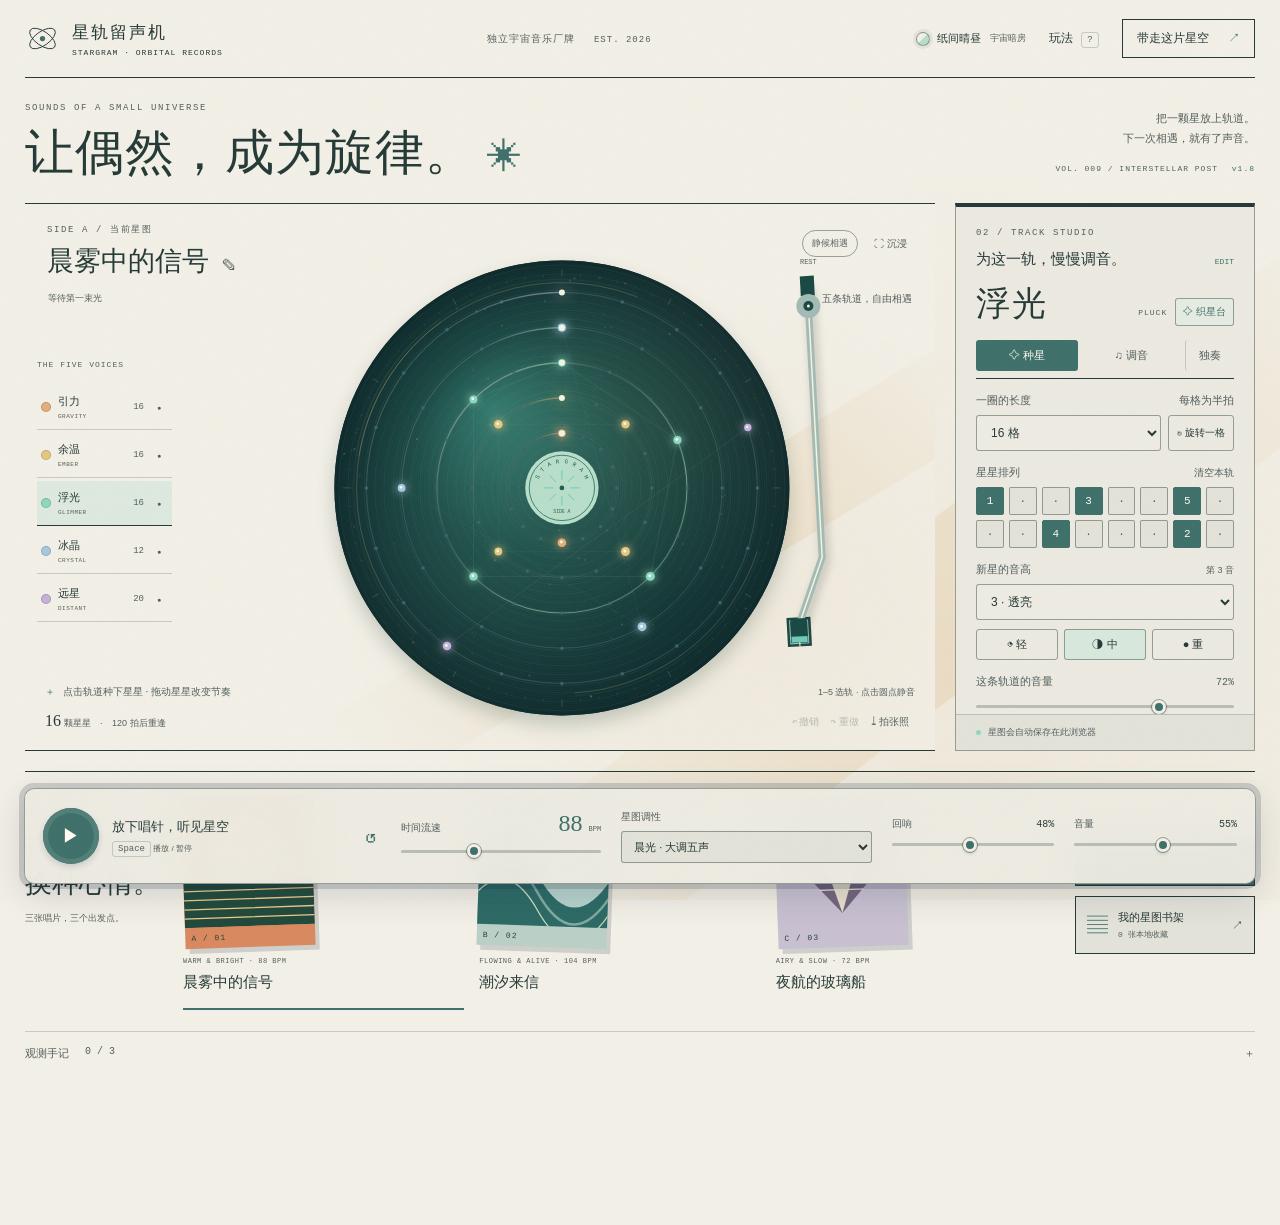
==== commit 7db019ab: "feat: add v1.8 interstellar letters for sharing complete scores" ====
--- a/index.html
+++ b/index.html
@@ -724,6 +724,55 @@
   *,*::before,*::after { transition:none !important; animation:none !important; scroll-behavior:auto !important; }
 }
 
+/* v1.8: a small postal desk, with the sender's light kept inside the letter. */
+.letter-entry { margin:24px 0; padding:18px 0; border-block:1px solid var(--border); display:flex; flex-wrap:wrap; align-items:center; gap:12px; }
+.letter-entry>div { flex:1 1 100%; }
+.letter-entry .eyebrow { font-size:8px; color:var(--orange); }
+.letter-entry strong { display:block; margin-top:8px; font:400 23px var(--serif); }
+.letter-entry button { font-size:11px; padding:12px 16px; }
+.letter-dialog { width:1060px; max-height:92svh; padding:32px; }
+.letter-dialog h2 { font-size:34px; margin-bottom:5px; }
+.letter-layout { display:grid; grid-template-columns:1.05fr 1fr; gap:34px; align-items:start; margin:30px 0; }
+.letter-card { position:relative; padding:26px 24px; min-width:0; color:var(--ink); background:var(--paper); border:1px solid var(--border); box-shadow:6px 7px 0 var(--shadow); }
+.letter-card:empty { min-height:310px; display:grid; place-items:center; background:var(--wash); box-shadow:none; border-style:dashed; }
+.letter-card:empty::after { content:"等待一封星际来信"; color:var(--muted); font:22px var(--serif); }
+.letter-card::before { content:""; position:absolute; inset:9px; border:1px solid var(--line); pointer-events:none; }
+.letter-card-head { display:flex; align-items:start; justify-content:space-between; gap:12px; font:8px/1.8 var(--mono); letter-spacing:1.3px; }
+.letter-stamp { flex-shrink:0; width:64px; height:72px; display:grid; place-items:center; white-space:pre-line; text-align:center; color:var(--orange); border:1px dashed var(--orange); transform:rotate(7deg); font:11px/1.8 var(--mono); }
+.letter-card h3 { font:400 32px/1.6 var(--serif); overflow-wrap:anywhere; margin:22px 0 12px; }
+.letter-card canvas { display:block; width:100%; height:auto; margin:22px 0; border-block:1px solid var(--line); }
+.letter-card-meta { font:10px/1.9 var(--mono); color:var(--ink); }
+.letter-card>small { display:block; padding-top:17px; margin-top:20px; border-top:1px solid var(--line); color:var(--muted); font:9px/1.9 var(--mono); }
+.letter-step { color:var(--orange); font:9px/1.8 var(--mono); letter-spacing:1px; }
+.letter-writing { min-width:0; }
+.letter-writing h3 { font:400 25px/1.6 var(--serif); margin:12px 0; }
+.letter-copy { color:var(--muted); font-size:11px; line-height:2; margin:12px 0 20px; }
+.letter-writing label:not(.letter-choice) { display:block; color:var(--ink); font-size:11px; margin-bottom:10px; }
+.letter-writing textarea { display:block; resize:vertical; width:100%; max-height:220px; min-height:110px; padding:12px; color:var(--ink); background:var(--field); border:1px solid var(--border); border-radius:2px; font:10px/1.8 var(--mono); overflow-wrap:anywhere; }
+.letter-writing .fine-print { margin:12px 0; }
+.letter-actions { display:flex; flex-wrap:wrap; gap:10px; margin-top:20px; }
+.letter-actions button,#letterParse { font-size:11px; padding:12px 16px; }
+#letterParse { margin-top:12px; }
+.letter-choice { display:flex; gap:10px; align-items:start; margin:24px 0 12px; font-size:12px; line-height:1.8; cursor:pointer; }
+.letter-choice input { accent-color:var(--button); margin-top:5px; }
+.letter-choice small { display:block; color:var(--muted); font-size:10px; }
+.letter-status { margin-top:25px; padding-left:12px; border-left:2px solid var(--orange); font-size:11px; color:var(--muted); line-height:2; }
+.letter-footer { display:flex; align-items:center; justify-content:space-between; flex-wrap:wrap; gap:14px; padding-top:20px; border-top:1px solid var(--line); }
+.letter-footer>span { color:var(--muted); font:9px/1.8 var(--mono); }
+.letter-footer button { font-size:12px; padding:15px 24px; }
+@media (max-width:700px) {
+  .letter-dialog { padding:25px 17px; }
+  .letter-dialog h2 { font-size:26px; line-height:1.6; }
+  .letter-layout { grid-template-columns:1fr; gap:28px; margin:24px 0; }
+  .letter-card { padding:22px 18px; }
+  .letter-card h3 { font-size:25px; }
+  .letter-card-head { font-size:7px; }
+  .letter-writing h3 { font-size:23px; }
+  .letter-footer { flex-direction:column; align-items:stretch; }
+  .letter-footer>span { text-align:center; }
+  .letter-entry button { flex:1; padding:12px 7px; }
+}
+
 </style>
 </head>
 <body>
@@ -734,7 +783,7 @@
   </header>
   <section class="studio-intro" aria-label="星际唱片室">
     <div><div class="eyebrow">SOUNDS OF A SMALL UNIVERSE</div><h1>让偶然，<span>成为旋律。</span><i aria-hidden="true">✳</i></h1></div>
-    <div class="studio-note"><p>把一颗星放上轨道。<br>下一次相遇，就有了声音。</p><div class="edition">VOL. 008 / ECHO MANUSCRIPT <b>v1.7</b></div></div>
+    <div class="studio-note"><p>把一颗星放上轨道。<br>下一次相遇，就有了声音。</p><div class="edition">VOL. 009 / INTERSTELLAR POST <b>v1.8</b></div></div>
   </section>
   <main class="workspace">
     <section class="observatory" aria-label="互动星图">
@@ -844,7 +893,34 @@
   <dialog id="renameDialog"><button class="dialog-close" data-close aria-label="关闭命名">×</button><div class="eyebrow">NAME THIS LITTLE UNIVERSE</div><h2>给这片星空一个名字。</h2><form id="renameForm"><label class="control-label" for="titleInput">星图名称 <span>最多 60 字</span></label><input id="titleInput" type="text" maxlength="60" required autocomplete="off"><button class="primary wide" type="submit">保存名字</button></form></dialog>
   <dialog id="shelfDialog" class="shelf-dialog"><button class="dialog-close" data-close aria-label="关闭星图书架">×</button><div class="eyebrow">YOUR PRIVATE PRESSING / 24 RECORDS</div><h2>把喜欢的偶然，收进书架。</h2><p class="dialog-intro">每一张都是独立快照。随时回来看，继续拨动它的星星。</p><form id="shelfForm" class="shelf-save"><label for="shelfTitle" class="control-label">这次相遇的名字</label><div><input id="shelfTitle" type="text" maxlength="60" required autocomplete="off"><button class="primary" type="submit">收藏当前星图</button></div></form><div class="shelf-meta"><span id="shelfSummary">0 / 24 张星图</span><span>仅保存在此浏览器 · 可另存 JSON</span></div><div id="shelfFeedback" class="shelf-feedback" role="status" aria-live="polite"></div><div id="shelfUndo" class="shelf-undo" hidden><span>一张星图已移出书架</span><button id="restoreShelfBtn" class="text-button">撤销移除</button></div><div id="shelfGrid" class="shelf-grid"></div></dialog>
   <dialog id="helpDialog"><button class="dialog-close" data-close aria-label="关闭玩法">×</button><div class="eyebrow">A SMALL GUIDE TO YOUR UNIVERSE</div><h2>这片星空，由你来调音。</h2><p class="dialog-intro">每一圈都是一条旋律。彗星与星星相遇，声音就会发生。</p><ol class="guide"><li><b>先听，再动手。</b>点击播放，或者按空格。选一张喜欢的星图作起点。</li><li><b>把音符种在轨道上。</b>点击空位添加，再点一次删除。拖到另一个位置改变时机，拖到另一圈改变音色。右击星星可升高音高。切到「调音」可选中星星改音高、轻重；Shift+点击可快速改变力度。也可以打开「织星台」，从当前轨道抄下一张星谱纸，点格子改音高与轻重，用 A/B 分别听原轨与手稿。想找新旋律时，展开「织一个新念头」，再按「织出候选」；喜欢后种回本轨。关窗可在本次页面接着写，刷新会结束手稿暂存。</li><li><b>让循环错开。</b>选中一条轨道，把一圈从 16 格改成 12 格。相同音符会在下一圈遇到不同的伙伴。</li><li><b>留下属于你的偶然。</b>给星图命名，收藏进自己的星图书架；也可以导出 WAV、MIDI 和保留全部设置的星图文件。</li></ol><div class="shortcut-row"><span><kbd>Space</kbd> 播放</span><span><kbd>Ctrl Z</kbd> 撤销</span><span><kbd>Ctrl Shift Z</kbd> 重做</span><span><kbd>1–5</kbd> 选轨</span><span><kbd>?</kbd> 玩法</span></div><p class="fine-print">完全离线 · 无账号 · 无上传 · 所有声音在本机合成<br>切到其他标签页会自动暂停。浏览器首次播放需要你点击一下。</p><button class="primary wide" data-close>知道了，去种星星</button></dialog>
-  <dialog id="exportDialog"><button class="dialog-close" data-close aria-label="关闭导出">×</button><div class="eyebrow">THE TAKEAWAY COUNTER / 留下这一刻</div><h2>把这次相遇带走。</h2><p class="dialog-intro">音乐从第一格开始导出；星图保留你现在的全部编排。</p><div class="export-options"><button id="wavBtn"><span class="export-icon">WAV</span><span><strong>一段音乐</strong><small>WAV · 8 小节 + 混响尾音 · 44.1 kHz 立体声</small></span><b>↓</b></button><button id="midiBtn"><span class="export-icon">MIDI</span><span><strong>继续编曲</strong><small>MIDI · 五条独立音轨 · 含速度信息</small></span><b>↓</b></button><button id="jsonBtn"><span class="export-icon">MAP</span><span><strong>保存这张星图</strong><small>STARGRAM v2 · 保留音符力度、独奏与分轨音量</small></span><b>↓</b></button><button id="posterExportBtn"><span class="export-icon">PNG</span><span><strong>一张封面</strong><small>明信片 · 1600 × 1200 · 当前星图</small></span><b>↓</b></button></div><div class="import-row"><span>有一张以前保存的星图？</span><button id="importBtn" class="outline">导入星图 ↗</button><input type="file" id="importInput" accept=".json,application/json" hidden></div><p id="exportStatus" class="fine-print" aria-live="polite">文件由浏览器保存到下载位置。MIDI 音色由播放软件决定。</p></dialog>
+  <dialog id="exportDialog"><button class="dialog-close" data-close aria-label="关闭导出">×</button><div class="eyebrow">THE TAKEAWAY COUNTER / 留下这一刻</div><h2>把这次相遇带走。</h2><p class="dialog-intro">音乐从第一格开始导出；星图保留你现在的全部编排。</p><div class="letter-entry"><div><span class="eyebrow">INTERSTELLAR POST</span><strong>把你的星空，寄给某个人。</strong></div><button id="letterSendBtn" class="primary">寄出当前星图 ↗</button><button id="letterReadBtn" class="outline">读一封来信</button></div><div class="export-options"><button id="wavBtn"><span class="export-icon">WAV</span><span><strong>一段音乐</strong><small>WAV · 8 小节 + 混响尾音 · 44.1 kHz 立体声</small></span><b>↓</b></button><button id="midiBtn"><span class="export-icon">MIDI</span><span><strong>继续编曲</strong><small>MIDI · 五条独立音轨 · 含速度信息</small></span><b>↓</b></button><button id="jsonBtn"><span class="export-icon">MAP</span><span><strong>保存这张星图</strong><small>STARGRAM v2 · 保留音符力度、独奏与分轨音量</small></span><b>↓</b></button><button id="posterExportBtn"><span class="export-icon">PNG</span><span><strong>一张封面</strong><small>明信片 · 1600 × 1200 · 当前星图</small></span><b>↓</b></button></div><div class="import-row"><span>有一张以前保存的星图？</span><button id="importBtn" class="outline">导入星图 ↗</button><input type="file" id="importInput" accept=".json,application/json" hidden></div><p id="exportStatus" class="fine-print" aria-live="polite">文件由浏览器保存到下载位置。MIDI 音色由播放软件决定。</p></dialog>
+  <dialog id="letterDialog" class="letter-dialog" aria-labelledby="letterTitle">
+    <button class="dialog-close" data-close aria-label="关闭星际来信">×</button>
+    <div class="eyebrow">THE INTERSTELLAR POST / 星际来信</div>
+    <h2 id="letterTitle">把这一圈，寄到另一片星空。</h2>
+    <p class="dialog-intro">有些偶然，可以寄给某个人。让同一段旋律，在另一台唱片机上响起。</p>
+    <div class="letter-layout">
+      <section id="letterPreview" class="letter-card" aria-label="信中作品预览"></section>
+      <div class="letter-writing">
+        <div id="letterSend">
+          <div class="letter-step">01 / 写好的这一刻</div><h3>连同这束光，一起寄出。</h3>
+          <p class="letter-copy">五条轨道、每颗星星的轻重，以及你选的宇宙配方，都藏在这一封信里。</p>
+          <label for="letterOutput">你的星图信笺</label><textarea id="letterOutput" rows="4" readonly spellcheck="false"></textarea>
+          <p id="letterAddressHint" class="fine-print"></p>
+          <div class="letter-actions"><button id="letterCopy" class="primary">复制游玩链接</button><button id="letterTry" class="outline">先拆开看看 ↗</button></div>
+        </div>
+        <div id="letterRead" hidden>
+          <div class="letter-step">02 / 来自另一片星空</div><h3>这封信，先由你展开。</h3>
+          <label for="letterInput">粘贴游玩链接或 SL1 信笺码</label><textarea id="letterInput" rows="4" maxlength="8192" spellcheck="false" placeholder="https://…/#letter=SL1.… 或 SL1.…"></textarea>
+          <button id="letterParse" class="outline">展开来信</button>
+          <label class="letter-choice"><input id="letterAppearance" type="checkbox" checked><span>也采用信中的宇宙配方<small>外观会单独记住；撤销乐曲时保留这束光。</small></span></label>
+          <p class="letter-copy">放上唱片机后，工作台会换成信中的星图，可以一次撤销。收藏仍留在你的书架里。声音等你按下播放再开始。</p>
+        </div>
+        <p id="letterStatus" class="letter-status" role="status" aria-live="polite"></p>
+      </div>
+    </div>
+    <div class="letter-footer"><span>一封信 · 一张星图 · 同一次相遇</span><button id="letterAccept" class="primary" hidden disabled>放到我的唱片机 <span>↗</span></button></div>
+  </dialog>
   <script>
 /* Stargram — deterministic musical model. No DOM and no dependencies. */
 (function (root, factory) {
@@ -1317,6 +1393,112 @@
     return {render,playhead};
   }
   root.OrbitScorePaper=Object.freeze({create});
+})(globalThis);
+
+/* SL1 letters: a bounded, lossless musical snapshot carried in the URL fragment. */
+(function(root,factory){
+  const api=typeof module==='object'&&module.exports?factory(require('./core'),require('./appearance')):factory(root.OrbitCore,root.AstroAppearance);
+  if(typeof module==='object'&&module.exports)module.exports=api;else root.OrbitLetters=api;
+})(globalThis,function(C,A){
+  'use strict';
+  const ALPHABET='0123456789ABCDEFGHIJKLMNOPQRSTUVW',LIMIT=4096;
+  const fail=()=>{throw new Error('这封信不完整或版本暂不支持。请重新复制完整链接或 SL1 信笺码。');};
+  function checksum(text){let h=2166136261;for(const byte of new TextEncoder().encode(text))h=Math.imul(h^byte,16777619);return (h>>>0).toString(16).padStart(8,'0');}
+  function base64(text){return btoa(String.fromCharCode(...new TextEncoder().encode(text))).replace(/\+/g,'-').replace(/\//g,'_').replace(/=+$/,'');}
+  function encode(raw,appearance){
+    const s=C.validate(raw),code=A.code(A.validate(appearance));
+    if(new TextDecoder('utf-8',{fatal:true}).decode(new TextEncoder().encode(s.title))!==s.title)fail();
+    const rows=s.tracks.map(t=>[t.length,t.shift,t.gain,+t.muted,+t.solo,t.notes.map((p,i)=>ALPHABET[(p+1)*3+C.ACCENTS.indexOf(t.accents[i])]).join('')]);
+    const body=base64(JSON.stringify([s.title,s.bpm,s.scale,s.volume,s.space,rows,code]));
+    const result='SL1.'+body+'.'+checksum(body);if(result.length>LIMIT)fail();return result;
+  }
+  function decode(code){
+    if(typeof code!=='string'||code.length>LIMIT)fail();
+    const m=/^SL1\.([A-Za-z0-9_-]+)\.([0-9a-f]{8})$/.exec(code);if(!m||checksum(m[1])!==m[2]||m[1].length%4===1)fail();
+    try{
+      const bytes=Uint8Array.from(atob(m[1].replace(/-/g,'+').replace(/_/g,'/')),c=>c.charCodeAt(0));
+      const text=new TextDecoder('utf-8',{fatal:true}).decode(bytes);if(base64(text)!==m[1])fail();
+      const p=JSON.parse(text);if(!Array.isArray(p)||p.length!==7||!Array.isArray(p[5])||p[5].length!==5)fail();
+      const tracks=p[5].map(row=>{
+        if(!Array.isArray(row)||row.length!==6||!C.LENGTHS.includes(row[0])||![0,1].includes(row[3])||![0,1].includes(row[4])||typeof row[5]!=='string'||row[5].length!==row[0])fail();
+        const values=[...row[5]].map(c=>{const n=ALPHABET.indexOf(c);if(n<0)fail();return n;});
+        return {length:row[0],shift:row[1],gain:row[2],muted:!!row[3],solo:!!row[4],notes:values.map(n=>Math.floor(n/3)-1),accents:values.map(n=>C.ACCENTS[n%3])};
+      });
+      const state=C.validate({format:'stargram',version:2,title:p[0],bpm:p[1],scale:p[2],volume:p[3],space:p[4],tracks});
+      if(new TextDecoder('utf-8',{fatal:true}).decode(new TextEncoder().encode(state.title))!==state.title)fail();
+      return {state,appearance:A.decode(p[6]),code};
+    }catch{fail();}
+  }
+  function parse(input){
+    if(typeof input!=='string'||input.length>8192)fail();const text=input.trim();
+    if(text.startsWith('SL1.'))return decode(text);
+    try{const url=new URL(text);if(!['https:','http:'].includes(url.protocol)||url.username||url.password)fail();return fromHash(url.hash)||fail();}catch{fail();}
+  }
+  function fromHash(hash){
+    if(typeof hash!=='string')fail();if(!hash.startsWith('#letter='))return null;
+    if(hash.length>LIMIT+8)fail();return decode(hash.slice(8));
+  }
+  function link(code,base){
+    decode(code);
+    try{const url=new URL(base);if(!['https:','http:'].includes(url.protocol)||url.username||url.password)return code;url.search='';url.hash='letter='+code;return url.href;}catch{return code;}
+  }
+  return Object.freeze({encode,decode,parse,fromHash,link,LIMIT});
+});
+
+/* The letter desk never writes a received composition until the reader accepts. */
+(function(root){
+  'use strict';
+  function create({getState,getAppearance,accept,onOpen}){
+    const $=id=>document.getElementById(id),L=OrbitLetters,C=OrbitCore,A=AstroAppearance,d=$('letterDialog');
+    let letter=null,mode='send',revision=0;
+    function status(text){$('letterStatus').textContent=text;}
+    function paint(){
+      const preview=$('letterPreview');preview.replaceChildren();if(!letter)return;
+      const s=letter.state,a=letter.appearance,tokens=A.applyTo(preview,a);
+      const header=document.createElement('div');header.className='letter-card-head';
+      const label=document.createElement('span');label.textContent='STARGRAM / INTERSTELLAR POST';
+      const stamp=document.createElement('span');stamp.className='letter-stamp';stamp.textContent='✳\nSL / 01';header.append(label,stamp);
+      const title=document.createElement('h3');title.textContent=s.title;
+      const canvas=document.createElement('canvas');canvas.width=640;canvas.height=300;canvas.setAttribute('aria-label','五条声部的星星与循环');
+      const c=canvas.getContext('2d');c.strokeStyle=tokens.border;c.lineWidth=1;
+      s.tracks.forEach((t,index)=>{
+        const y=30+index*57;c.beginPath();c.moveTo(20,y);c.lineTo(620,y);c.stroke();
+        t.notes.forEach((p,i)=>{if(p<0)return;const x=25+C.mod(i+t.shift,t.length)/t.length*590;c.globalAlpha=C.audible(s,index)?0.9:0.25;c.fillStyle=tokens.button;c.beginPath();c.arc(x,y,2.5+t.accents[i]*2,0,Math.PI*2);c.fill();});c.globalAlpha=1;
+      });
+      const meta=document.createElement('p');meta.className='letter-card-meta';meta.textContent=`${s.bpm} BPM / ${C.countNotes(s)} 颗星 / ${C.SCALES[s.scale].label}`;
+      const recipe=document.createElement('small');recipe.textContent='观测配方 '+A.code(a)+' · 五条声部，带着各自的时间';
+      preview.append(header,title,canvas,meta,recipe);
+    }
+    function setMode(next){
+      mode=next;revision++;$('letterSend').hidden=next!=='send';$('letterRead').hidden=next!=='read';
+      $('letterTitle').textContent=next==='send'?'把这一圈，寄到另一片星空。':'有一片星空，正在等你拆开。';
+      $('letterAccept').hidden=next!=='read';$('letterAccept').disabled=!letter;
+      $('letterAppearance').checked=true;paint();
+    }
+    function show(){onOpen();if(!d.open)d.showModal();}
+    function send(){
+      try{letter=L.decode(L.encode(getState(),getAppearance()));}catch{letter=null;setMode('send');$('letterOutput').value='';$('letterCopy').disabled=true;$('letterTry').disabled=true;status('这张星图暂时无法封成信，请检查名称是否含不完整的字符。');show();return;}
+      setMode('send');$('letterCopy').disabled=false;$('letterTry').disabled=false;const value=L.link(letter.code,location.href);$('letterOutput').value=value;
+      $('letterCopy').textContent=value===letter.code?'复制信笺码':'复制游玩链接';
+      $('letterAddressHint').textContent=value===letter.code?'离线信笺码：对方可在 v1.8 或更新版的“读一封来信”中粘贴打开。':/^(localhost|127\.|\[::1\])/.test(location.hostname)?'这是本机预览地址。发布网页后，从公开网址生成的信才可以寄给朋友。':'链接包含当前作品和外观，保留这个版本。对方需要 v1.8 或更新版；之后修改作品不影响已寄出的信。';
+      status('信里装着音符、轻重、混音与这束光。没有上传作品，也没有收件人名单。');show();
+    }
+    function receive(value){
+      revision++;letter=null;$('letterInput').value=value;setMode('read');
+      if(!value.trim()){status('粘贴完整链接或 SL1 信笺码，再点“展开来信”。');show();return;}
+      try{letter=L.parse(value);paint();$('letterAccept').disabled=false;status('已读到这封信。先看看，再决定是否放上你的唱片机。');}catch(e){status(e.message);}
+      show();
+    }
+    $('letterCopy').onclick=async()=>{const token=revision,value=$('letterOutput').value;try{await navigator.clipboard.writeText(value);if(token===revision&&d.open)status('已复制。把这封信交给你想分享的人。');}catch{if(token===revision&&d.open){$('letterOutput').focus();$('letterOutput').select();status('已选中整封信，按 Ctrl+C 或长按复制即可。');}}};
+    $('letterReadBtn').onclick=()=>receive('');$('letterSendBtn').onclick=send;
+    $('letterParse').onclick=()=>receive($('letterInput').value);
+    $('letterInput').oninput=()=>{letter=null;revision++;paint();$('letterAccept').disabled=true;status('内容已改变，点“展开来信”重新查看。');};
+    $('letterTry').onclick=()=>receive($('letterOutput').value);
+    $('letterAccept').onclick=()=>{if(!letter)return;accept(C.clone(letter.state),$('letterAppearance').checked?A.validate(letter.appearance):null);d.close();};
+    d.addEventListener('close',()=>{revision++;});
+    return {send,receive,arrival(){try{const value=L.fromHash(location.hash);if(value)receive(value.code);}catch{receive(location.href);}}};
+  }
+  root.OrbitLetterDesk=Object.freeze({create});
 })(globalThis);
 
 /* Deterministic astronomical motifs, drawn once into cached textures. */
@@ -2095,6 +2277,22 @@
   setAppearance(appearance, false);
   darkroom = AstroDarkroom.create({get:()=>appearance,apply:setAppearance,draw:target=>{const c=target.getContext('2d');c.setTransform(.5,0,0,.5,0,0);scene(c,1600,1200,engine.phase(),performance.now(),true);}});
   renderUI(); resize(); requestAnimationFrame(frame);
+  function clearLetterAddress(){try{const url=new URL(window.location.href);if(!url.hash.startsWith('#letter='))return;url.hash='';window.history.replaceState(null,'',url.href);}catch{}}
+  const letters=OrbitLetterDesk.create({
+    getState:()=>C.clone(state),getAppearance:()=>A.validate(appearance),
+    onOpen:()=>{for(const d of document.querySelectorAll('dialog[open]'))if(d.id!=='letterDialog')d.close();engine.pause();engine.cutVoices();queue=[];stopLoomAudition();updatePlaybackUI();},
+    accept:(song,look)=>{
+      clearLetterAddress();
+      manuscriptCache.reset();engine.pause();engine.cutVoices();queue=[];pulses.clear();
+      edit(()=>{state=C.validate(song);focusNote=null;},'这封来信已放上唱片机 · 可以撤销');
+      engine.reset();updatePlaybackUI();if(look)setAppearance(look);
+    }
+  });
+  $('letterDialog').addEventListener('close',clearLetterAddress);
+  $('letterDialog').addEventListener('cancel',clearLetterAddress);
+  $('letterDialog').querySelector('[data-close]').addEventListener('click',clearLetterAddress);
+  window.addEventListener('hashchange',()=>letters.arrival());
+  letters.arrival();
   if (saveError) { $('saveStatus').textContent = '未能恢复本地星图，请导出文件留存'; toast('本地存档不可用，已打开默认星图'); }
   else if (stored) $('saveStatus').textContent = '已恢复上次的星图';
 })();
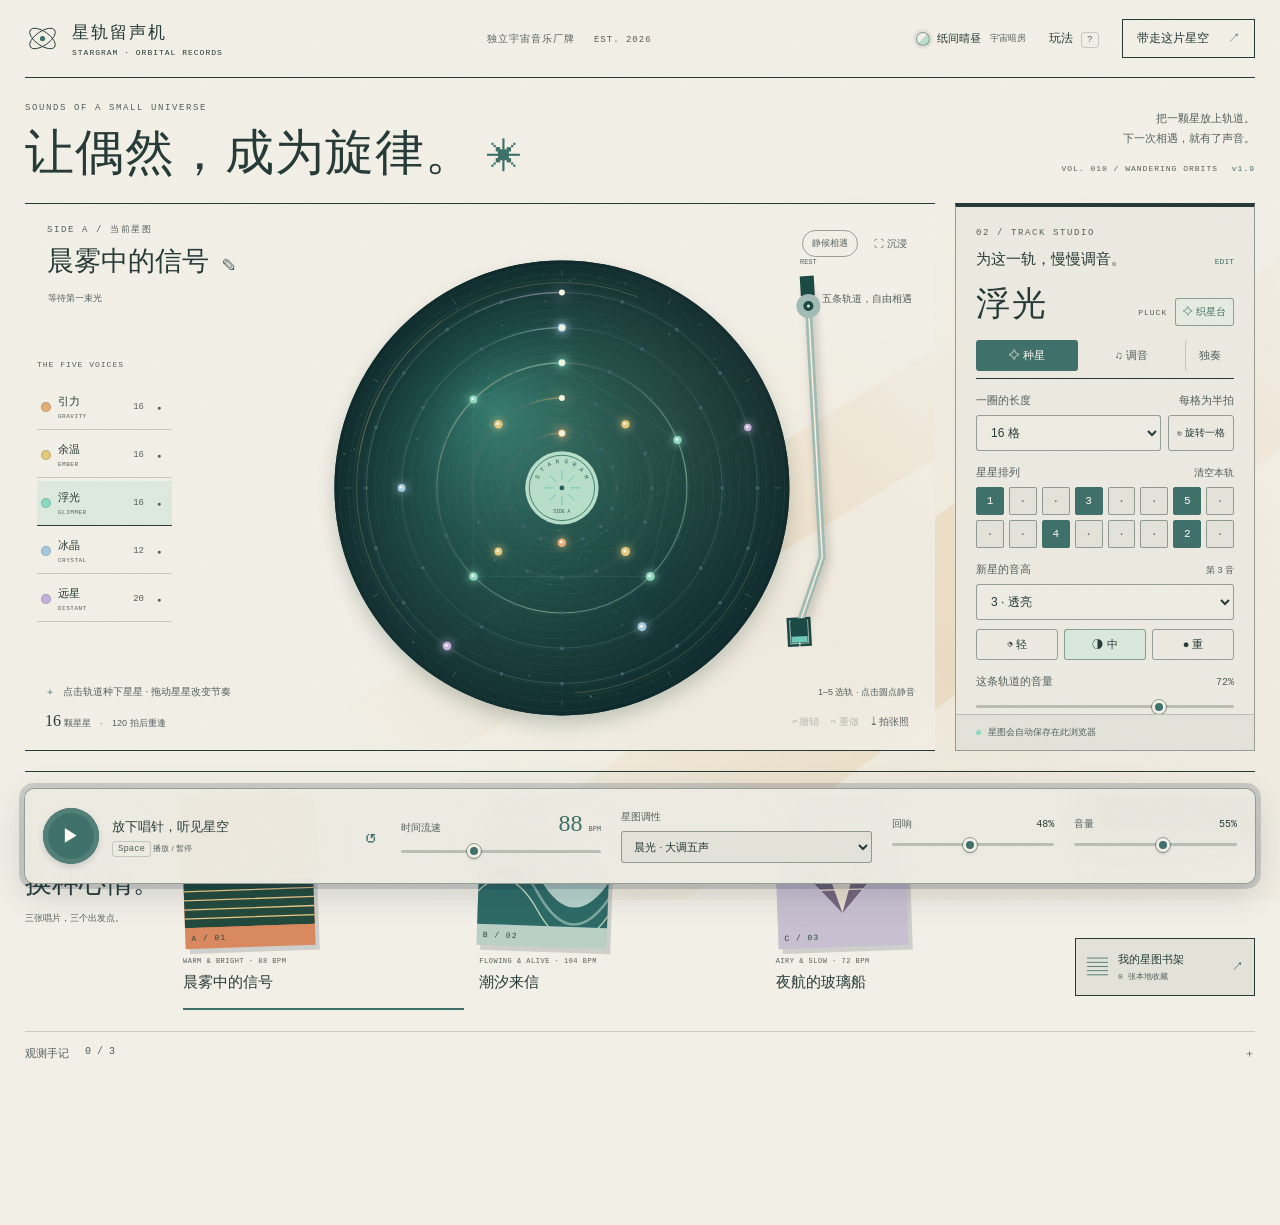
==== commit 7b54c72f: "feat: rebuild v1.9 encounters as varied complete compositions" ====
--- a/index.html
+++ b/index.html
@@ -235,6 +235,9 @@
 .preset-caption { display:block; font-size:9px; color:var(--muted); margin-top:7px; line-height:1.7; }
 .preset-arrow { display:none; }
 .library-actions { display:flex; flex-direction:column; gap:10px; justify-content:center; padding-bottom:14px; }
+.wander-launch { min-width:0; flex:1; }
+.wander-status { margin-top:8px; color:var(--ink); font:9px/1.8 var(--mono); overflow-wrap:anywhere; }
+.wander-volume { display:block; margin-top:3px; color:var(--muted); font:8px/1.8 var(--mono); }
 .random-button,.shelf-button { display:flex; align-items:center; width:100%; gap:10px; font-size:11px; padding:13px 11px; border:1px solid var(--ink); text-align:left; }
 .random-button { background:var(--button); color:var(--button-ink); }
 .random-button>span:first-child { color:var(--gold); font-size:17px; }
@@ -783,7 +786,7 @@
   </header>
   <section class="studio-intro" aria-label="星际唱片室">
     <div><div class="eyebrow">SOUNDS OF A SMALL UNIVERSE</div><h1>让偶然，<span>成为旋律。</span><i aria-hidden="true">✳</i></h1></div>
-    <div class="studio-note"><p>把一颗星放上轨道。<br>下一次相遇，就有了声音。</p><div class="edition">VOL. 009 / INTERSTELLAR POST <b>v1.8</b></div></div>
+    <div class="studio-note"><p>把一颗星放上轨道。<br>下一次相遇，就有了声音。</p><div class="edition">VOL. 010 / WANDERING ORBITS <b>v1.9</b></div></div>
   </section>
   <main class="workspace">
     <section class="observatory" aria-label="互动星图">
@@ -822,7 +825,7 @@
         <button class="preset" data-preset="tide"><span class="preset-art tide" aria-hidden="true"><svg viewBox="0 0 100 100"><path fill="#b8d2cb" d="M0 0h100v100H0z"/><circle cx="70" cy="26" r="15" fill="#f1e7cb"/><path d="M-10 62Q18 16 46 62T102 62v44H-10" fill="#2e6b67"/><path d="M-10 75Q18 29 46 75T102 75" fill="none" stroke="#81aaa2" stroke-width="2"/><path d="M-10 88Q18 42 46 88T102 88" fill="none" stroke="#c9dbbd" stroke-width="1"/></svg><em>B / 02</em></span><span><small>FLOWING & ALIVE · 104 BPM</small><strong>潮汐来信</strong><span class="preset-caption">让不同的循环相互追逐</span></span><span class="preset-arrow">↗</span></button>
         <button class="preset" data-preset="glass"><span class="preset-art glass" aria-hidden="true"><svg viewBox="0 0 100 100"><path fill="#c8c0d0" d="M0 0h100v100H0z"/><path d="m50 12 34 40-34 38-34-38Z" fill="#74657e"/><path d="m50 12 12 40-12 38-12-38Z" fill="#e8dfcd"/><path d="M16 52h68M33 32h34M33 72h34" stroke="#e8dfcd" fill="none" stroke-width="1"/><circle cx="82" cy="17" r="3" fill="#f1e7cb"/></svg><em>C / 03</em></span><span><small>AIRY & SLOW · 72 BPM</small><strong>夜航的玻璃船</strong><span class="preset-caption">留一段轻轻悬浮的余音</span></span><span class="preset-arrow">↗</span></button>
       </div>
-      <div class="library-actions"><button id="randomBtn" class="random-button"><span>✳</span> 偶遇一片新星空 <span>↗</span></button><button id="shelfBtn" class="shelf-button"><span>▤</span><span>我的星图书架<small id="shelfCount">0 张本地收藏</small></span><span>↗</span></button></div>
+      <div class="library-actions"><div class="wander-launch"><button id="randomBtn" class="random-button"><span>✳</span> 偶遇一片新星空 <span>↗</span></button><p id="randomStatus" class="wander-status" role="status">轨道、速度、调性与回响一起生成</p><small class="wander-volume">主音量与外观由你保留 · 可撤销</small></div><button id="shelfBtn" class="shelf-button"><span>▤</span><span>我的星图书架<small id="shelfCount">0 张本地收藏</small></span><span>↗</span></button></div>
       <details class="field-notes"><summary>观测手记 <span id="discoveryCount">0 / 3</span><i>＋</i></summary><div class="discoveries"><div class="discovery" data-discovery="plant"><span>01</span> 亲手点亮一颗星星 <b>○</b></div><div class="discovery" data-discovery="orbit"><span>02</span> 改变一次轨道周期 <b>○</b></div><div class="discovery" data-discovery="listen"><span>03</span> 听见三十二次相遇 <b>○</b></div></div><p id="discoveryMessage">不必懂乐理，只需要一点好奇心。</p></details>
     </aside>
   </main>
@@ -1010,21 +1013,63 @@
     t.notes.forEach((p, i) => { if (p >= 0) { const at = Math.floor(i / t.length * length); notes[at] = p; accents[at] = t.accents?.[i] ?? 1; } });
     t.shift = Math.floor(t.shift / t.length * length); t.length = length; t.notes = notes; t.accents = accents;
   }
+  const encounterStyles = [
+    {name:'晨光信号',scale:'dawn',tempo:[84,110],space:[.28,.52],density:1,contour:1},
+    {name:'潮汐回航',scale:'tide',tempo:[72,98],space:[.52,.76],density:.9,contour:-1},
+    {name:'玻璃漂流',scale:'glass',tempo:[56,80],space:[.66,.86],density:.7,contour:0},
+    {name:'近日巡游',scale:'dawn',tempo:[108,136],space:[.20,.44],density:1.25,contour:1},
+    {name:'月背电台',scale:'tide',tempo:[88,118],space:[.36,.62],density:1.15,contour:0},
+    {name:'彗尾慢行',scale:'glass',tempo:[64,92],space:[.50,.76],density:.85,contour:-1}
+  ];
+  const ENCOUNTERS = Object.freeze(encounterStyles.map(({name,scale})=>Object.freeze({name,scale})));
   function generate(seed, base = preset()) {
-    const random = rng(seed), s = clone(base);
-    const motifs = [[0, 2, 4, 3, 1], [0, 3, 2, 4, 2], [4, 3, 1, 2, 0]];
-    const motif = motifs[Math.floor(random() * motifs.length)];
-    s.tracks.forEach((t, i) => {
-      const count = [2, 4, 5, 3, 2][i];
-      t.notes.fill(-1); t.accents = Array(t.length).fill(1); t.muted = false; t.solo = false; t.shift = 0;
-      for (let k = 0; k < count; k++) {
-        const pos = mod(Math.floor(k * t.length / count) + (i > 1 ? Math.floor(random() * 3) : 0), t.length);
-        t.notes[pos] = i === 0 ? [0, 3][k % 2] : motif[(k + i) % motif.length];
-        t.accents[pos] = k === 0 ? 1.35 : k % 3 === 2 ? 0.55 : 1;
+    if(!Number.isInteger(seed)||seed<0||seed>0xffffffff)throw new Error('Invalid encounter seed');
+    const original=validate(base),random=rng(seed),pick=xs=>xs[Math.floor(random()*xs.length)];
+    const style=pick(encounterStyles),integer=(a,b)=>a+Math.floor(random()*(b-a+1));
+    const s=preset(style.scale);s.volume=original.volume;
+    s.bpm=integer(...style.tempo);if(s.bpm===original.bpm)s.bpm+=s.bpm<style.tempo[1]?1:-1;
+    s.space=Math.round((style.space[0]+random()*(style.space[1]-style.space[0]))*100)/100;
+    // A short shared idea supplies pitches; the roles answer it in different registers.
+    const root=pick([0,0,2,3,4]),motif=[root],motifLength=integer(4,7);let wandering=root;
+    for(let n=1;n<motifLength;n++){
+      const direction=random()<.28?style.contour:pick([-2,-1,1,2]);
+      wandering=Math.max(0,Math.min(7,wandering+direction));motif.push(wandering);
+    }
+    const families=[[[8,12,16],[8,12,16],[12,16,24],[8,12,20],[16,20,24]],[[16,24],[12,16,24],[16,20,24],[12,20,24],[20,24]],[[16,20,24],[12,20],[8,12,20],[16,20,24],[12,20,24]]];
+    const family=pick(families),lengths=family.map(pick);
+    if(new Set(lengths).size===1)lengths[4]=pick(LENGTHS.filter(n=>n!==lengths[0]));
+    const pulse=pick([[0,2],[0,3],[0,1,3],[0,2,3]]),answer=integer(0,motif.length-1);
+    s.tracks=lengths.map((length,i)=>{
+      const density=[.18,.28,.37,.20,.12][i]*style.density*(.85+random()*.35);
+      const count=Math.max([2,3,4,2,2][i],Math.min(Math.floor(length*.6),Math.round(length*density)));
+      const notes=Array(length).fill(-1),accents=Array(length).fill(1),chosen=[];
+      // Weighted sampling without replacement gives exact density without lost collisions.
+      const candidates=Array.from({length},(_,tick)=>{
+        let weight=i===0?(tick%4===0?5:tick%2===0?2:.35):i===1?(tick%4===2?4:pulse.includes(tick%4)?1.8:.7):pulse.includes(tick%4)?2.8:1;
+        return {tick,rank:-Math.log(Math.max(random(),1e-9))/weight};
+      }).sort((a,b)=>a.rank-b.rank);
+      for(const {tick} of candidates){
+        if(chosen.length===count)break;
+        if(i===0&&chosen.some(t=>Math.min(mod(tick-t,length),mod(t-tick,length))<2))continue;
+        chosen.push(tick);
       }
+      // Very short bass circles can exhaust the spaced choices; keep the chosen density.
+      for(const {tick} of candidates){if(chosen.length===count)break;if(!chosen.includes(tick))chosen.push(tick);}
+      chosen.sort((a,b)=>a-b).forEach((tick,k)=>{
+        let pitch;
+        if(i===0)pitch=k===0?root:pick([root,mod(root+2,5),mod(root+3,5)]);
+        else if(i===1)pitch=mod(motif[(k+answer)%motif.length]+pick([0,0,2]),5)+(random()<.18?5:0);
+        else if(i===2)pitch=Math.min(9,motif[(k+answer)%motif.length]+(random()<.28?5:0));
+        else if(i===3)pitch=Math.min(9,motif[mod(answer-k,motif.length)]+(random()<.25?5:0));
+        else pitch=mod(motif[(k*2+answer)%motif.length],5);
+        notes[tick]=pitch;accents[tick]=k===0?1.35:k===count-1?.55:tick%4===0&&random()<.65?1.35:pick([.55,1,1]);
+      });
+      const reference=[.18,.28,.37,.20,.12][i],energy=Math.sqrt(reference/(count/length));
+      const gain=Math.round(Math.max(.38,Math.min(.82,[.74,.64,.70,.56,.50][i]*energy*(.9+random()*.2)))*100)/100;
+      return {length,notes,accents,gain,muted:false,solo:false,shift:i===0?pick([0,2,4,6])%length:integer(0,length-1)};
     });
-    s.title = '偶遇 · ' + (seed >>> 0).toString(36).toUpperCase().slice(-6);
-    return s;
+    s.title=style.name+' · '+seed.toString(36).toUpperCase().padStart(7,'0');
+    return validate(s);
   }
   function gcd(a, b) { return b ? gcd(b, a % b) : a; }
   function cycleTicks(state) { return state.tracks.filter((t, i) => audible(state, i)).reduce((a, t) => a * t.length / gcd(a, t.length), 1); }
@@ -1068,7 +1113,7 @@
       return { id: entry.id, created: entry.created, state: validate(entry.state) };
     });
   }
-  return { LENGTHS, ACCENTS, COLLECTION_LIMIT, SCALES, ROLES, clone, mod, rng, preset, validate, validateCollection, midiNote, audible, eventsAt, resizeTrack, generate, cycleTicks, countNotes, midiBytes };
+  return { LENGTHS, ACCENTS, COLLECTION_LIMIT, SCALES, ROLES, ENCOUNTERS, clone, mod, rng, preset, validate, validateCollection, midiNote, audible, eventsAt, resizeTrack, generate, cycleTicks, countNotes, midiBytes };
 });
 
 /* Original procedural voices. Audio clock drives the sequencer. */
@@ -1651,6 +1696,8 @@
   function renderUI() {
     document.body.dataset.scale = state.scale;
     $('sceneTitle').textContent = state.title;
+    const encounter=C.ENCOUNTERS.find(item=>state.title.startsWith(item.name+' · '));
+    $('randomStatus').textContent=encounter?`${encounter.name} / ${state.bpm} BPM · ${Math.round(state.space*100)}% 回响`:'轨道、速度、调性与回响一起生成';
     $('noteCount').textContent = C.countNotes(state);
     const cycle = C.cycleTicks(state);
     $('cycleLabel').textContent = !state.tracks.some((t, i) => C.audible(state, i)) ? '所有轨道已静音' : `${cycle / 2} 拍后重逢`;
@@ -1739,7 +1786,18 @@
   $('undoBtn').onclick = () => { if (!history.length) return; future.push(C.clone(state)); state = history.pop(); focusNote = null; engine.update(); persist(); renderUI(); toast('已撤销上一次修改'); };
   $('redoBtn').onclick = () => { if (!future.length) return; history.push(C.clone(state)); state = future.pop(); focusNote = null; engine.update(); persist(); renderUI(); toast('已重做这次修改'); };
   document.querySelectorAll('[data-preset]').forEach(b => b.onclick = async () => { manuscriptCache.reset(); edit(() => { const volume = state.volume; state = C.preset(b.dataset.preset); state.volume = volume; focusNote = null; }, '换了一片星空'); queue = []; await engine.reset(); engine.update(); });
-  $('randomBtn').onclick = () => { manuscriptCache.reset(); const seed = crypto.getRandomValues(new Uint32Array(1))[0]; edit(() => { state = C.generate(seed, state); focusNote = null; }, '一次新的偶遇。喜欢就把它带走。'); };
+  $('randomBtn').onclick = async () => {
+    const button=$('randomBtn');if(button.disabled)return;button.disabled=true;
+    const wasPlaying=engine.running;let applied=false;
+    try{
+      const next=C.generate(crypto.getRandomValues(new Uint32Array(1))[0],state);
+      engine.pause();engine.cutVoices();engine.reset();queue=[];particles=[];pulses.clear();renderedStep=-1;manuscriptCache.reset();
+      edit(()=>{state=next;focusNote=null;},`抵达${next.title.split(' · ')[0]} · ${next.bpm} BPM · 可以撤销`);
+      applied=true;
+      if(wasPlaying&&!document.hidden){await engine.play();if(document.hidden)engine.pause();}
+    }catch{toast(applied?'新星图已生成，声音暂未启动，请点播放重试。':'这次漫游没有出发，请再试一次。');}
+    finally{button.disabled=false;updatePlaybackUI();}
+  };
   $('lengthSelect').onchange = e => { edit(() => { C.resizeTrack(state.tracks[selected], Number(e.target.value)); focusNote = null; }, '周期改变了，留意下一次重逢'); discover('orbit'); };
   $('rotateBtn').onclick = () => edit(() => { const t = state.tracks[selected]; t.shift = (t.shift + 1) % t.length; }, '整条轨道晚一格相遇');
   $('clearBtn').onclick = () => edit(() => { state.tracks[selected].notes.fill(-1); state.tracks[selected].accents.fill(1); }, '这条轨道空出来了 · 可以撤销');
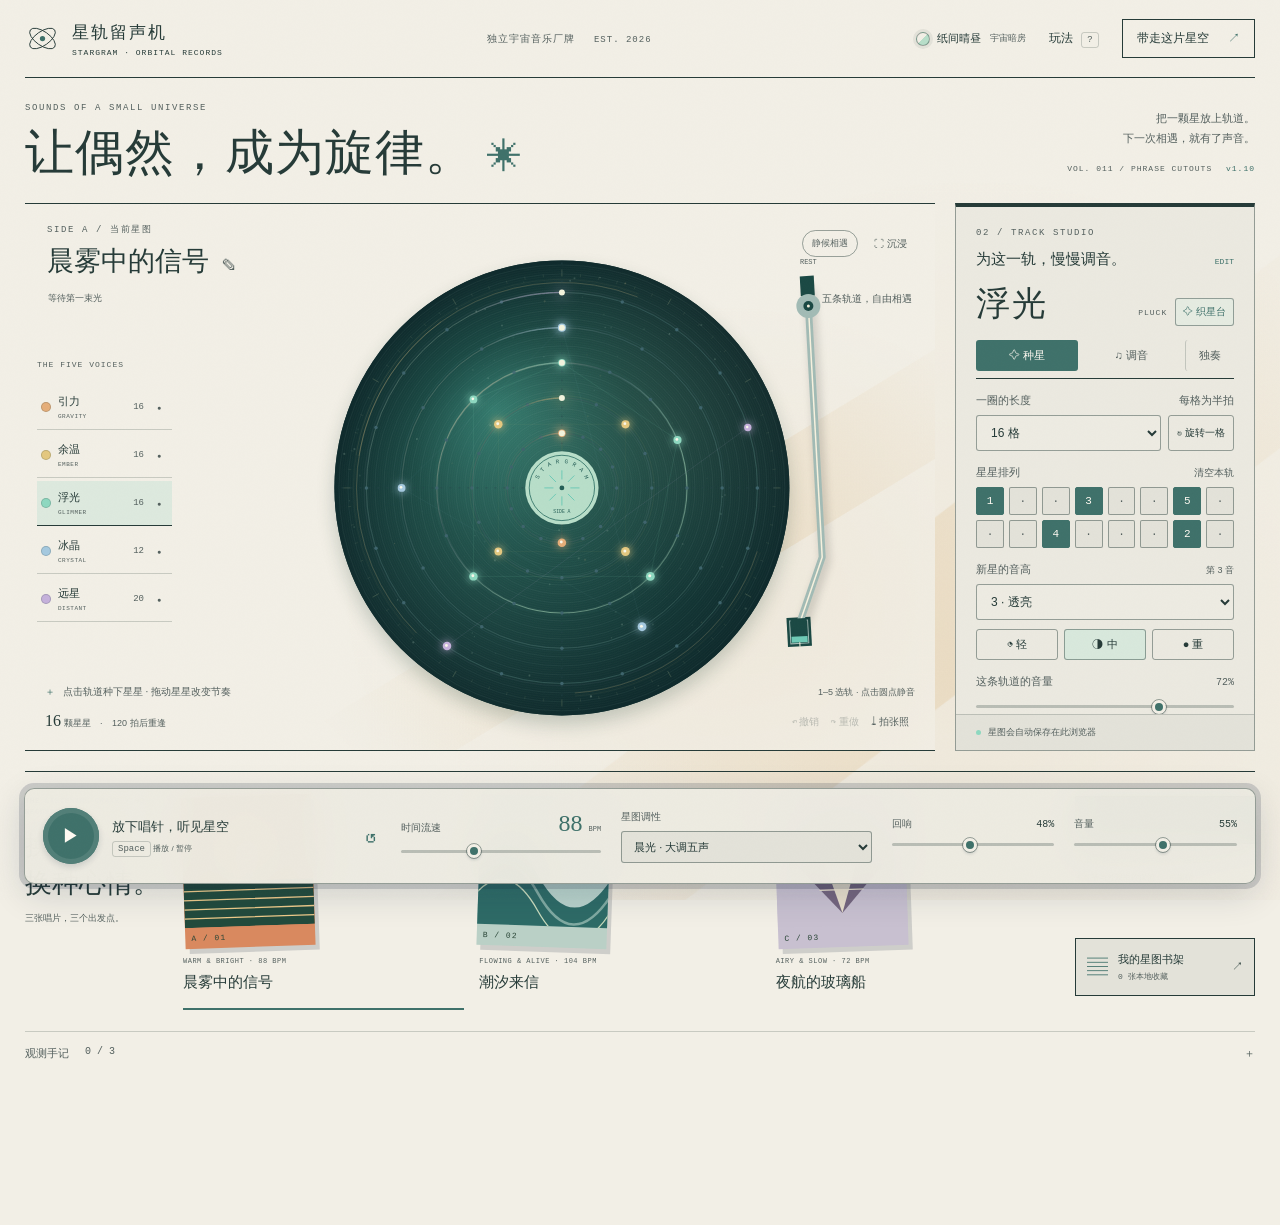
==== commit 9f014f24: "feat: add v1.10 phrase cutouts to the editable score" ====
--- a/index.html
+++ b/index.html
@@ -84,7 +84,7 @@
 </script>
   <script>try { AstroAppearance.applyTo(document.documentElement, AstroAppearance.read(localStorage).value); } catch { AstroAppearance.applyTo(document.documentElement, AstroAppearance.preset()); }</script>
   <style>
-/* Stargram 1.6 — a composable cosmic darkroom. */
+/* Stargram — a composable cosmic darkroom and editable score paper. */
 :root { --serif:"Iowan Old Style","Palatino Linotype","STSong","SimSun",serif; --sans:"Segoe UI","Microsoft YaHei UI","Microsoft YaHei",sans-serif; --mono:"Cascadia Mono","Consolas",monospace; font-family:var(--sans); font-synthesis:none; }
 :root { color-scheme:light; --paper:#f2efe6; --card:#faf8f1; --ink:#203f35; --muted:#5f705f; --line:#263f3530; --border:#76816b70; --mint:#c4d9ba; --gold:#b29a67; --orange:#bc5535; --accent:#8ed8c0; --field:#fffdf6; --wash:#e9ecdf; --selected:#dce5d2; --button:#274b3b; --button-ink:#f6f2df; --button-hover:#41654a; --accent-wash:#f4e5d6; --accent-selected:#e5d6af; --slider:#bbc5b1; --deck:#fbf9f0f5; --shadow:#203f3524; --backdrop:#142e29b5; --loom-paper:#e1dfc5; --loom-ink:#34543f; --record-edge:#15392f; --record-light:#305b48; --record-mid:#173f34; --record-dark:#0b2d27; --record-groove:#a8b18a; --record-label:#d9d8b3; --record-label-line:#9ca679; --record-label-ink:#315341; --arm-metal:#b4b7a1; --arm-light:#f7f1de; --arm-head:#264b3a; --arm-tip:#bc764d; }
 * { box-sizing:border-box; }
@@ -437,7 +437,12 @@
 .score-row { display:grid; grid-template-columns:32px repeat(var(--ticks),minmax(0,1fr)); }
 .score-row>span { display:flex; align-items:center; justify-content:center; height:23px; font:8px var(--mono); color:var(--muted); border-bottom:1px solid var(--line); }
 .score-row>span:first-child { position:sticky; left:0; z-index:2; background:var(--card); border-right:1px solid var(--border); }
-.score-ruler>span { background:var(--wash); }
+.score-ruler>span { background:var(--wash); height:30px; }
+.score-ruler>span:not(:first-child) { height:30px; }
+.score-ruler button { width:100%; height:100%; padding:0; font:9px var(--mono); border-right:1px solid var(--line); }
+.score-ruler button:hover { background:var(--accent-wash); color:var(--orange); }
+.score-ruler [aria-pressed=true] { background:var(--button); color:var(--button-ink); }
+.score-ruler .phrase-endpoint { box-shadow:inset 0 -3px var(--orange); }
 .score-row.octave-break { border-bottom:1px solid var(--border); }
 .score-cell { position:relative; height:23px; padding:0; border-right:1px solid var(--line); border-bottom:1px solid var(--line); background:transparent; }
 .score-cell.beat-start { border-left:1px solid var(--border); }
@@ -445,12 +450,37 @@
 .score-cell.original-note::after { display:block; width:11px; height:11px; border:1px solid var(--muted); opacity:.6; }
 .score-cell.written { background:var(--selected); }
 .score-cell.written::before { display:block; width:7px; height:7px; background:var(--button); }
+.score-cell.phrase-selected { background:var(--accent-wash); }
+.score-cell.phrase-first { border-left:2px solid var(--orange); }
+.score-cell.phrase-last { border-right:2px solid var(--orange); }
+.score-cell.phrase-selected.written::before { background:var(--orange); }
 .score-cell.strong::before { width:11px; height:11px; }
 .score-cell.soft::before { opacity:.55; width:5px; height:5px; }
 .score-cell.sounding { box-shadow:inset 0 0 0 1px var(--orange); background:var(--accent-wash); }
 .score-cell:hover { background:var(--accent-selected); }
 .score-cell:focus-visible { outline:2px solid var(--orange); outline-offset:-2px; z-index:1; }
 .score-hint { color:var(--muted); font-size:9px; line-height:1.8; margin-top:9px; }
+.phrase-desk { margin-top:14px; padding:14px; border:1px solid var(--border); background:var(--wash); position:relative; }
+.phrase-desk::before { content:""; position:absolute; top:-1px; left:14px; width:38px; height:3px; background:var(--orange); }
+.phrase-heading { display:flex; justify-content:space-between; align-items:center; gap:10px; }
+.phrase-heading .eyebrow { font-size:7px; letter-spacing:1px; }
+.phrase-heading h4 { font:400 20px var(--serif); margin:5px 0 0; }
+.phrase-heading button { font-size:10px; flex-shrink:0; }
+.phrase-range-tools { display:flex; flex-wrap:wrap; justify-content:flex-end; gap:7px 12px; max-width:130px; }
+.phrase-strip { display:flex; align-items:center; gap:12px; margin:11px 0 6px; border-top:1px solid var(--line); border-bottom:1px solid var(--line); }
+#phraseContour { width:100%; height:58px; min-width:0; overflow:visible; }
+.phrase-strip>span { font:9px/1.8 var(--mono); flex-shrink:0; white-space:nowrap; color:var(--ink); }
+.phrase-line { fill:none; stroke:var(--orange); stroke-width:1; opacity:.65; }
+.phrase-tick { stroke:var(--muted); stroke-width:1; }
+.phrase-star { fill:var(--orange); stroke:var(--wash); stroke-width:1; }
+.phrase-empty { fill:none; stroke:var(--muted); stroke-dasharray:2 7; opacity:.4; }
+.phrase-hint { font-size:9px; color:var(--muted); line-height:1.8; min-height:32px; margin:6px 0 9px; }
+.phrase-actions { display:grid; grid-template-columns:repeat(4,minmax(0,1fr)); gap:5px; }
+.phrase-actions button { display:flex; flex-direction:column; align-items:center; justify-content:center; gap:5px; min-height:53px; padding:7px 3px; font-size:10px; border:1px solid var(--border); background:var(--card); }
+.phrase-actions button>span { font:20px/1 var(--serif); color:var(--orange); }
+.phrase-actions button:hover:enabled { background:var(--accent-wash); border-color:var(--orange); }
+.phrase-actions button:disabled { opacity:.4; }
+.phrase-status { font-size:9px; line-height:1.8; color:var(--muted); min-height:17px; margin:9px 0 0; }
 .manuscript-expression { display:flex; align-items:center; flex-wrap:wrap; gap:8px; justify-content:space-between; margin-top:12px; color:var(--muted); font-size:10px; }
 .manuscript-expression>div { display:flex; gap:4px; }
 .manuscript-expression button { padding:6px 10px; border:1px solid var(--line); font-size:10px; }
@@ -776,6 +806,23 @@
   .letter-entry button { flex:1; padding:12px 7px; }
 }
 
+/* Keep the application bar out of the score's scrolling viewport. */
+.loom-dialog { padding:0; height:min(960px,92svh); overflow:hidden; }
+.loom-dialog[open] { display:flex; flex-direction:column; }
+.loom-scroll { flex:1; min-height:0; min-width:0; overflow:auto; padding:30px; scroll-padding-block:18px; scrollbar-width:thin; scrollbar-color:var(--border) transparent; }
+.loom-scroll>.eyebrow { color:var(--orange); }
+.loom-dialog>.dialog-close { z-index:6; background:var(--paper); }
+.loom-dialog .loom-footer { position:static; flex-shrink:0; margin:0; padding:14px 30px; border-top:1px solid var(--border); background:var(--paper); }
+@media (max-width:700px) {
+  .loom-scroll { padding:25px 17px; }
+  .loom-dialog .loom-footer { padding:12px 17px; gap:8px; }
+  .loom-dialog .loom-footer p { font-size:9px; line-height:1.6; }
+  .phrase-heading { flex-wrap:wrap; }
+  .phrase-heading h4 { font-size:18px; }
+  .phrase-range-tools { max-width:none; gap:14px; }
+  .phrase-desk { padding:11px; }
+}
+
 </style>
 </head>
 <body>
@@ -786,7 +833,7 @@
   </header>
   <section class="studio-intro" aria-label="星际唱片室">
     <div><div class="eyebrow">SOUNDS OF A SMALL UNIVERSE</div><h1>让偶然，<span>成为旋律。</span><i aria-hidden="true">✳</i></h1></div>
-    <div class="studio-note"><p>把一颗星放上轨道。<br>下一次相遇，就有了声音。</p><div class="edition">VOL. 010 / WANDERING ORBITS <b>v1.9</b></div></div>
+    <div class="studio-note"><p>把一颗星放上轨道。<br>下一次相遇，就有了声音。</p><div class="edition">VOL. 011 / PHRASE CUTOUTS <b>v1.10</b></div></div>
   </section>
   <main class="workspace">
     <section class="observatory" aria-label="互动星图">
@@ -853,6 +900,7 @@
   </dialog>
   <dialog id="loomDialog" class="loom-dialog" aria-labelledby="loomTitle">
     <button class="dialog-close" data-close aria-label="关闭织星台">×</button>
+    <div class="loom-scroll">
     <div class="eyebrow">ECHO MANUSCRIPT / 回声手稿</div>
     <h2 id="loomTitle">从这一圈，写向下一圈。</h2>
     <p class="dialog-intro">原轨留在这里，手稿可以慢慢改。听过，再决定留下哪一圈。</p><p class="loom-notice" id="manuscriptNotice">已抄下当前轨道。原轨还没有改变。</p>
@@ -870,6 +918,16 @@
           <div class="manuscript-toolbar"><label for="loomLength">手稿一圈</label><select id="loomLength" aria-label="手稿周期"><option value="8">8 格</option><option value="12">12 格</option><option value="16">16 格</option><option value="20">20 格</option><option value="24">24 格</option></select><span id="manuscriptDiff"></span></div>
           <div class="score-scroll" tabindex="-1"><div id="manuscriptGrid" class="manuscript-grid" role="grid" aria-label="手稿星谱，左右是时间，上下是音高" aria-rowcount="11"></div></div>
           <p id="manuscriptGhostHint" class="score-hint"></p>
+          <section class="phrase-desk" aria-labelledby="phraseTitle">
+            <div class="phrase-heading"><div><span class="eyebrow">PHRASE CUTOUTS / 星句剪影</span><h4 id="phraseTitle">让这一句，换个方向。</h4></div><div class="phrase-range-tools"><button id="phraseAll" class="text-button">圈选整轨</button><button id="phraseCancel" class="text-button" disabled>取消圈选</button></div></div>
+            <div class="phrase-strip"><svg id="phraseContour" viewBox="0 0 320 56" aria-hidden="true"></svg><span id="phraseRange">尚未圈选</span></div>
+            <p id="phraseHint" class="phrase-hint">点谱纸上方的格号选起点，再点终点；也可 Shift + 方向键圈选。</p>
+            <div class="phrase-actions" role="group" aria-label="选中片段的变换">
+              <button data-phrase="up"><span aria-hidden="true">↗</span>升一音</button><button data-phrase="down"><span aria-hidden="true">↘</span>降一音</button><button data-phrase="reverse"><span aria-hidden="true">⇄</span>反转音序</button><button data-phrase="invert"><span aria-hidden="true">↕</span>高低倒影</button>
+              <button data-phrase="earlier"><span aria-hidden="true">←</span>提前一格</button><button data-phrase="later"><span aria-hidden="true">→</span>推后一格</button><button data-phrase="repeat"><span aria-hidden="true">＋</span>接到后一句</button><button data-phrase="erase"><span aria-hidden="true">·</span>擦掉这句</button>
+            </div>
+            <p id="phraseStatus" class="phrase-status" role="status" aria-live="polite">只改圈出的手稿 · 每次变换都可撤回</p>
+          </section>
           <div class="manuscript-expression"><span id="manuscriptSelection">第 1 格</span><div role="group" aria-label="手稿音符力度"><button data-manuscript-accent="0.55">◔ 轻</button><button data-manuscript-accent="1">◑ 中</button><button data-manuscript-accent="1.35">● 重</button></div></div>
           <div class="manuscript-tools"><button id="manuscriptUndo" disabled>↶ 撤回</button><button id="manuscriptRedo" disabled>↷ 重做</button><button id="loomRotate">↗ 错开一格</button><button id="manuscriptReset">抄回原轨</button><button id="manuscriptClear">留一张空白</button></div>
         </section>
@@ -890,6 +948,7 @@
         <button id="loomAgain" class="primary wide">✧ 织出候选</button>
         </div></details>
       </div>
+    </div>
     </div>
     <div class="loom-footer"><p>关闭后可在本次页面继续手稿；刷新或换星图会结束暂存。<br>种回这条轨道后才保存到作品，仍可一次撤销。</p><button id="loomApply" class="primary">把手稿种回这条轨道 <span>↗</span></button></div>
   </dialog>
@@ -1350,6 +1409,34 @@
   function track(raw){const s=C.preset();s.tracks[0]=C.clone(raw);return C.validate(s).tracks[0];}
   function at(t,tick){if(!Number.isInteger(tick)||tick<0||tick>=t.length)throw new Error('Invalid manuscript tick');return C.mod(tick-t.shift,t.length);}
   function heard(t,tick){const i=at(t,tick);return {pitch:t.notes[i],accent:t.accents[i]};}
+  const PHRASE_ACTIONS=['up','down','reverse','invert','earlier','later','repeat','erase'];
+  /* Transform in heard order. Bounds and occupied destinations reject the whole edit. */
+  function phrase(raw,start,end,action){
+    const t=track(raw);
+    if(!Number.isInteger(start)||!Number.isInteger(end)||start<0||end<start||end>=t.length||!PHRASE_ACTIONS.includes(action))throw new Error('Invalid phrase selection or action');
+    const slots=Array.from({length:end-start+1},(_,i)=>heard(t,start+i)),notes=slots.filter(n=>n.pitch>=0);
+    const blocked=reason=>({track:t,changed:false,reason});
+    if(!notes.length)return blocked('这一段还是留白，先写几颗星星。');
+    let next=slots.map(n=>({...n})),target=start;
+    if(action==='up'||action==='down'){
+      const delta=action==='up'?1:-1;
+      if(notes.some(n=>n.pitch+delta<0||n.pitch+delta>9))return blocked(action==='up'?'已碰到最高音；整句保持原样。':'已碰到最低音；整句保持原样。');
+      next.forEach(n=>{if(n.pitch>=0)n.pitch+=delta;});
+    }else if(action==='reverse')next.reverse();
+    else if(action==='invert'){
+      const axis=Math.min(...notes.map(n=>n.pitch))+Math.max(...notes.map(n=>n.pitch));
+      next.forEach(n=>{if(n.pitch>=0)n.pitch=axis-n.pitch;});
+    }else if(action==='earlier')next.push(next.shift());
+    else if(action==='later')next.unshift(next.pop());
+    else if(action==='repeat'){
+      target=end+1;
+      if(target+slots.length>t.length)return blocked('后方放不下同样长的一句；选短一些，或延长周期。');
+      for(let tick=target;tick<target+slots.length;tick++)if(heard(t,tick).pitch>=0)return blocked('后方已有星星；接句只使用整段留白。');
+    }else if(action==='erase')next=slots.map(()=>({pitch:-1,accent:1}));
+    next.forEach((note,i)=>{const j=at(t,target+i);t.notes[j]=note.pitch;t.accents[j]=note.accent;});
+    const changed=JSON.stringify(t)!==JSON.stringify(track(raw));
+    return {track:t,changed,reason:changed?'':'这一句经过变换，仍是原来的样子。'};
+  }
   class Manuscript {
     #original;#draft;#past=[];#future=[];
     constructor(raw){this.#original=track(raw);this.#draft=C.clone(this.#original);}
@@ -1370,6 +1457,7 @@
     accent(tick,value){if(!C.ACCENTS.includes(value))throw new Error('Invalid manuscript accent');const t=this.snapshot(),i=at(t,tick);if(t.notes[i]<0)return false;t.accents[i]=value;return this.replace(t);}
     resize(length){const t=this.snapshot();C.resizeTrack(t,length);return this.replace(t);}
     rotate(){const t=this.snapshot();t.shift=(t.shift+1)%t.length;return this.replace(t);}
+    transform(start,end,action){const result=phrase(this.#draft,start,end,action);if(result.changed)this.replace(result.track);return {changed:result.changed,reason:result.reason};}
     clear(){const t=this.snapshot();t.notes.fill(-1);t.accents.fill(1);return this.replace(t);}
     reset(){return this.replace(this.#original);}
     generate(options){return this.replace(L.weave(this.#original,{...options,length:this.#draft.length}));}
@@ -1394,15 +1482,60 @@
     forget(index){for(const key of this.#entries.keys())if(key.startsWith(index+'|'))this.#entries.delete(key);}
     reset(){this.#entries.clear();}
   }
-  return {Manuscript,DraftCache,heard};
+  return {Manuscript,DraftCache,heard,phrase,PHRASE_ACTIONS};
 });
 
 /* A single-note-per-tick score, displayed in heard order rather than array order. */
 (function(root){
   'use strict';
-  function create({getOriginal,getDraft,onWrite,onAccent,onUndo,onRedo,onReset,onClear,onRotate}){
+  function create({getOriginal,getDraft,onWrite,onAccent,onUndo,onRedo,onReset,onClear,onRotate,onPhrase}){
     const $=id=>document.getElementById(id),grid=$('manuscriptGrid'),M=OrbitManuscript;
     let selected=0,newAccent=1,focusedPitch=2,lastStep=-1;
+    let range=null,anchor=0,choosingEnd=false,lastLength=0,keyboardAnchor=null;
+    const labels={up:'升一音',down:'降一音',reverse:'反转音序',invert:'高低倒影',earlier:'提前一格',later:'推后一格',repeat:'接到后一句',erase:'擦掉这句'};
+    const ns='http://www.w3.org/2000/svg';
+    function svgNode(name,attrs){const n=document.createElementNS(ns,name);for(const [k,v] of Object.entries(attrs))n.setAttribute(k,String(v));return n;}
+    function updatePhrase(message=''){
+      const t=getDraft(),contour=$('phraseContour');contour.replaceChildren();
+      grid.querySelectorAll('[data-tick]').forEach(b=>{
+        const tick=Number(b.dataset.tick),inside=!!range&&tick>=range[0]&&tick<=range[1];
+        b.classList.toggle('phrase-selected',inside);b.classList.toggle('phrase-first',inside&&tick===range[0]);b.classList.toggle('phrase-last',inside&&tick===range[1]);
+      });
+      grid.querySelectorAll('[data-range-tick]').forEach(b=>{
+        const tick=Number(b.dataset.rangeTick),inside=!!range&&tick>=range[0]&&tick<=range[1];
+        b.setAttribute('aria-pressed',String(inside));b.classList.toggle('phrase-endpoint',!!range&&(tick===range[0]||tick===range[1]));
+      });
+      let count=0;
+      if(range){
+        const notes=Array.from({length:range[1]-range[0]+1},(_,i)=>M.heard(t,range[0]+i)),points=[];
+        for(let i=0;i<notes.length;i++){
+          const x=12+i*296/Math.max(1,notes.length-1),note=notes[i];
+          contour.append(svgNode('line',{x1:x,x2:x,y1:48,y2:51,class:'phrase-tick'}));
+          if(note.pitch>=0){count++;const y=42-note.pitch*3.6;points.push(`${x},${y}`);}
+        }
+        if(points.length>1)contour.append(svgNode('polyline',{points:points.join(' '),class:'phrase-line'}));
+        notes.forEach((note,i)=>{if(note.pitch>=0)contour.append(svgNode('circle',{cx:12+i*296/Math.max(1,notes.length-1),cy:42-note.pitch*3.6,r:note.accent>1?4.2:note.accent<1?2.2:3.2,class:'phrase-star'}));});
+        $('phraseRange').textContent=`${String(range[0]+1).padStart(2,'0')} — ${String(range[1]+1).padStart(2,'0')} / ${notes.length} 格 · ${count} 颗`;
+      }else{
+        contour.append(svgNode('path',{d:'M12 32 H308',class:'phrase-empty'}));
+        $('phraseRange').textContent='尚未圈选';
+      }
+      $('phraseHint').textContent=choosingEnd?`起点是第 ${anchor+1} 格。再点一个格号，圈出这一句。`:range?'升降沿当前音阶；错拍在选区内循环；接句需要后方同样长的留白。':'点谱纸上方的格号选起点，再点终点；也可 Shift + 方向键圈选。';
+      $('phraseStatus').textContent=message||(range?`圈出 ${range[1]-range[0]+1} 格，${count} 颗星星 · 每次变换都可撤回`:'只改圈出的手稿 · 每次变换都可撤回');
+      $('phraseCancel').disabled=!range;
+      document.querySelectorAll('[data-phrase]').forEach(b=>{
+        const plan=range?M.phrase(t,range[0],range[1],b.dataset.phrase):null;
+        b.disabled=!plan?.changed;b.title=plan?.reason||(!range?'先圈出一句旋律':labels[b.dataset.phrase]+' · 只改选区');
+        b.setAttribute('aria-description',b.title);
+      });
+    }
+    function selectRange(tick,extend=false){
+      if(extend){range=[Math.min(anchor,tick),Math.max(anchor,tick)];choosingEnd=false;}
+      else if(choosingEnd){range=[Math.min(anchor,tick),Math.max(anchor,tick)];choosingEnd=false;}
+      else{anchor=tick;range=[tick,tick];choosingEnd=true;}
+      updatePhrase();
+    }
+    function resetSelection(){range=null;anchor=0;choosingEnd=false;lastLength=0;selected=0;focusedPitch=2;keyboardAnchor=null;}
     function focus(tick,pitch){const b=grid.querySelector(`[data-tick="${tick}"][data-pitch="${pitch}"]`);if(b){grid.querySelectorAll('[tabindex="0"]').forEach(n=>n.tabIndex=-1);b.tabIndex=0;b.focus();b.scrollIntoView({block:'nearest',inline:'nearest'});}}
     function updateSelection(){
       const draft=getDraft(),note=M.heard(draft,selected);
@@ -1411,9 +1544,15 @@
     }
     function render(){
       const t=getDraft(),original=getOriginal();selected=Math.min(selected,t.length-1);lastStep=-1;
+      if(lastLength&&lastLength!==t.length){range=null;choosingEnd=false;anchor=0;keyboardAnchor=null;}lastLength=t.length;
       grid.style.setProperty('--ticks',t.length);grid.setAttribute('aria-colcount',String(t.length+1));grid.replaceChildren();
       const ruler=document.createElement('div');ruler.className='score-row score-ruler';ruler.setAttribute('role','row');
-      for(let tick=-1;tick<t.length;tick++){const label=document.createElement('span');label.setAttribute('role','columnheader');label.textContent=tick<0?'音 / 格':String(tick+1).padStart(2,'0');ruler.append(label);}grid.append(ruler);
+      for(let tick=-1;tick<t.length;tick++){
+        const label=document.createElement('span');label.setAttribute('role','columnheader');
+        if(tick<0)label.textContent='音 / 格';
+        else{const b=document.createElement('button');b.type='button';b.dataset.rangeTick=tick;b.textContent=String(tick+1).padStart(2,'0');b.setAttribute('aria-label',`圈选端点，第${tick+1}格`);b.onclick=e=>{keyboardAnchor=null;selectRange(tick,e.shiftKey);};label.append(b);}
+        ruler.append(label);
+      }grid.append(ruler);
       for(let pitch=9;pitch>=0;pitch--){
         const row=document.createElement('div');row.className='score-row'+(pitch===5?' octave-break':'');row.setAttribute('role','row');
         const label=document.createElement('span');label.className='score-pitch';label.setAttribute('role','rowheader');label.textContent=String(pitch+1).padStart(2,'0');row.append(label);
@@ -1424,18 +1563,29 @@
           b.setAttribute('aria-selected',String(note.pitch===pitch));b.setAttribute('aria-label',`第${tick+1}格，第${pitch+1}音，${note.pitch===pitch?'已有星星':ghost?'原轨位置':'空位'}`);
           b.onclick=()=>{selected=tick;focusedPitch=pitch;onWrite(tick,pitch,newAccent);focus(tick,pitch);};
           b.onfocus=()=>{selected=tick;focusedPitch=pitch;updateSelection();};
-          b.onkeydown=e=>{let x=tick,y=pitch;if(e.key==='ArrowRight')x=Math.min(t.length-1,x+1);else if(e.key==='ArrowLeft')x=Math.max(0,x-1);else if(e.key==='ArrowUp')y=Math.min(9,y+1);else if(e.key==='ArrowDown')y=Math.max(0,y-1);else if(e.key==='Home')x=0;else if(e.key==='End')x=t.length-1;else return;e.preventDefault();focus(x,y);};
+          b.onkeydown=e=>{let x=tick,y=pitch;if(e.key==='ArrowRight')x=Math.min(t.length-1,x+1);else if(e.key==='ArrowLeft')x=Math.max(0,x-1);else if(e.key==='ArrowUp')y=Math.min(9,y+1);else if(e.key==='ArrowDown')y=Math.max(0,y-1);else if(e.key==='Home')x=0;else if(e.key==='End')x=t.length-1;else return;e.preventDefault();if(e.shiftKey&&(x!==tick||e.key==='Home'||e.key==='End')){if(keyboardAnchor===null)keyboardAnchor=tick;anchor=keyboardAnchor;selectRange(x,true);}else keyboardAnchor=null;focus(x,y);};
           row.append(b);
         }
         grid.append(row);
       }
-      $('manuscriptGhostHint').textContent=original.length===t.length?'空心标记是原轨；实心星星是手稿。每格保留一个音。':'手稿周期已改变；可以分别试听原轨与手稿。';updateSelection();
+      $('manuscriptGhostHint').textContent=original.length===t.length?'空心标记是原轨；实心星星是手稿。点音格写音，点上方格号圈一句。':'手稿周期已改变；可以分别试听原轨与手稿。点上方格号圈一句。';updateSelection();updatePhrase();
     }
     document.querySelectorAll('[data-manuscript-accent]').forEach(b=>b.onclick=()=>{newAccent=Number(b.dataset.manuscriptAccent);onAccent(selected,newAccent);updateSelection();});
     for(const [id,fn] of [['manuscriptUndo',onUndo],['manuscriptRedo',onRedo],['manuscriptReset',onReset],['manuscriptClear',onClear],['loomRotate',onRotate]])$(id).onclick=fn;
-    grid.onkeydown=e=>{if((e.ctrlKey||e.metaKey)&&e.key.toLowerCase()==='z'){e.preventDefault();e.stopPropagation();(e.shiftKey?onRedo:onUndo)();focus(selected,focusedPitch);}};
+    grid.onkeydown=e=>{
+      if((e.ctrlKey||e.metaKey)&&e.key.toLowerCase()==='z'){e.preventDefault();e.stopPropagation();(e.shiftKey?onRedo:onUndo)();focus(selected,focusedPitch);}
+      if((e.ctrlKey||e.metaKey)&&e.key.toLowerCase()==='a'){e.preventDefault();e.stopPropagation();range=[0,getDraft().length-1];anchor=0;choosingEnd=false;updatePhrase();}
+    };
+    grid.onkeyup=e=>{if(e.key==='Shift')keyboardAnchor=null;};
+    grid.onfocusout=e=>{if(!grid.contains(e.relatedTarget))keyboardAnchor=null;};
+    $('phraseAll').onclick=()=>{range=[0,getDraft().length-1];anchor=0;choosingEnd=false;updatePhrase();};
+    $('phraseCancel').onclick=()=>{range=null;choosingEnd=false;keyboardAnchor=null;updatePhrase();};
+    document.querySelectorAll('[data-phrase]').forEach(b=>b.onclick=()=>{
+      if(!range)return;const result=onPhrase(range[0],range[1],b.dataset.phrase);choosingEnd=false;
+      updatePhrase(result.changed?`已${labels[b.dataset.phrase]} · 可以撤回；原轨还没有改变。`:result.reason);
+    });
     function playhead(tick){if(tick===lastStep)return;lastStep=tick;grid.querySelectorAll('[data-tick]').forEach(b=>b.classList.toggle('sounding',Number(b.dataset.tick)===tick));}
-    return {render,playhead};
+    return {render,playhead,resetSelection};
   }
   root.OrbitScorePaper=Object.freeze({create});
 })(globalThis);
@@ -1931,7 +2081,8 @@
     onAccent:(tick,value)=>changeManuscript(()=>loom.doc.accent(tick,value)),
     onUndo:()=>changeManuscript(()=>loom.doc.undo()),onRedo:()=>changeManuscript(()=>loom.doc.redo()),
     onReset:()=>changeManuscript(()=>loom.doc.reset()),onClear:()=>changeManuscript(()=>loom.doc.clear()),
-    onRotate:()=>changeManuscript(()=>loom.doc.rotate())
+    onRotate:()=>changeManuscript(()=>loom.doc.rotate()),
+    onPhrase:(start,end,action)=>{let result;changeManuscript(()=>{result=loom.doc.transform(start,end,action);});return result;}
   });
   function renderLoomAudio() {
     const active=!!loom.source||loom.pending;
@@ -1985,7 +2136,7 @@
     $('loomCount').value=Math.max(1,loom.draft.notes.filter(p=>p>=0).length);const pitches=loom.draft.notes.filter(p=>p>=0);
     $('loomRegister').value=pitches.length&&pitches.every(p=>p>=5)?'5':'0';$('loomDynamics').checked=true;$('loomGenerator').open=false;
     $('manuscriptNotice').textContent=entry.resumed?'已接回这条轨道在本次页面里的手稿。应用前，原轨不变。':'已抄下当前「'+C.ROLES[selected].name+'」轨道。点星谱纸写一点变化，或展开下方织一个新念头。';
-    refreshManuscript();$('loomDialog').showModal();drawLoom();
+    scorePaper.resetSelection();refreshManuscript();$('loomDialog').showModal();drawLoom();
   };
   $('loomLength').onchange=()=>changeManuscript(()=>loom.doc.resize(Number($('loomLength').value)));
   for(const [id,event] of [['loomCount','input'],['loomRegister','change'],['loomDynamics','change']])$(id).addEventListener(event,()=>{stopLoomAudition();generatorControls();});
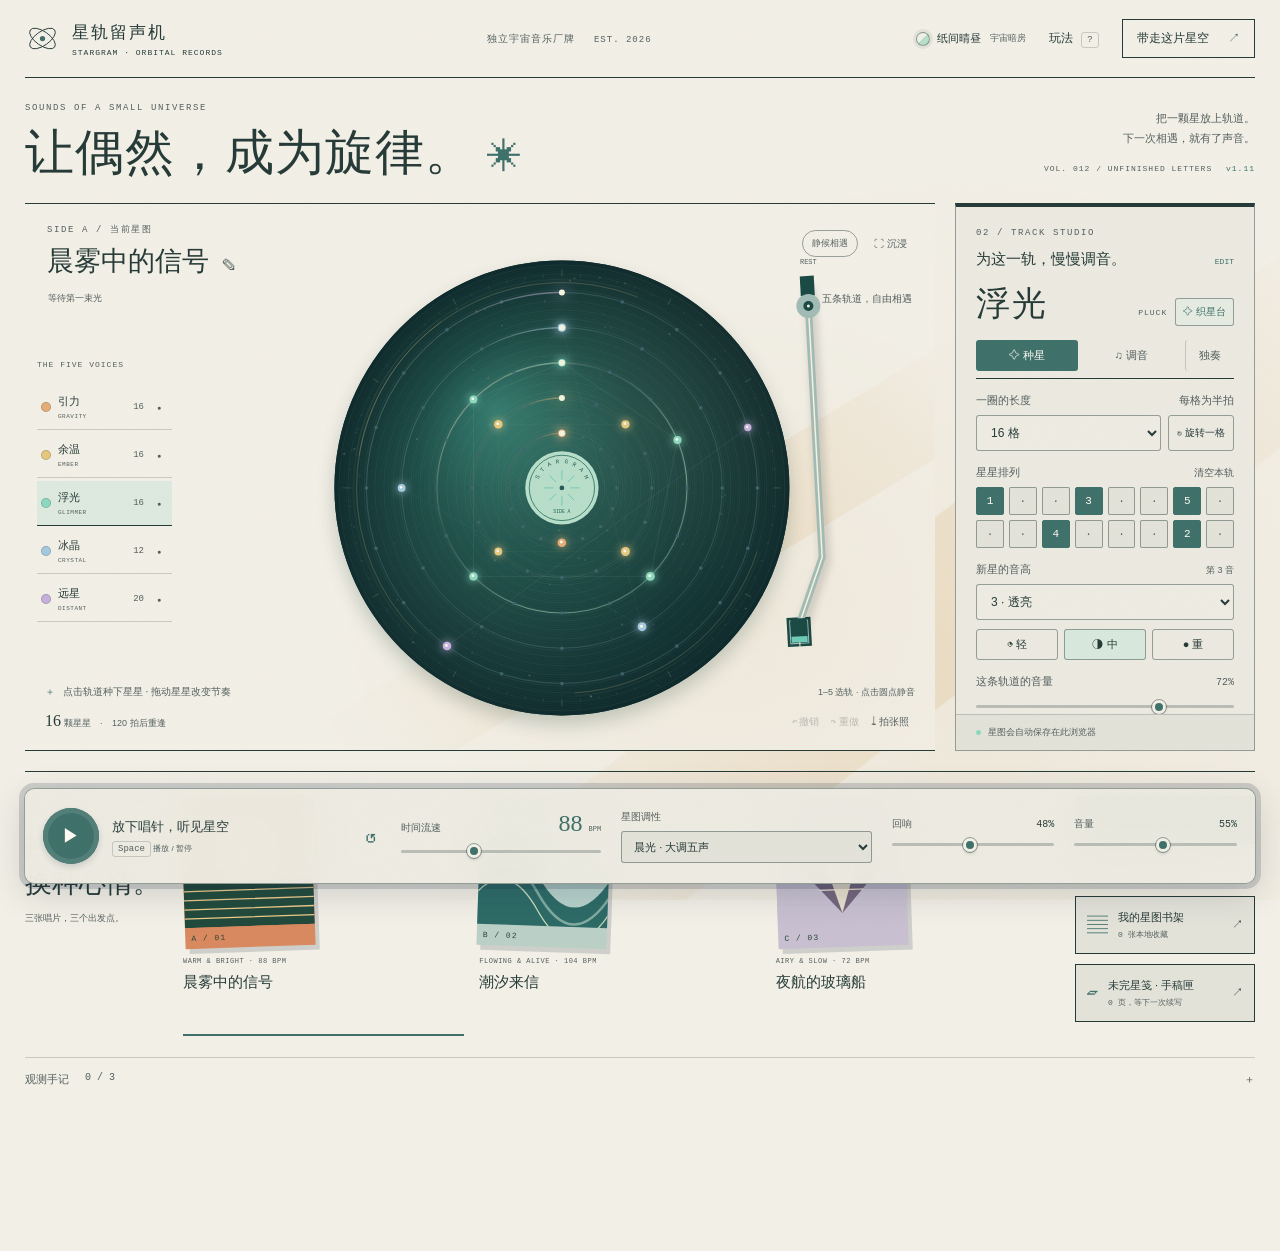
==== commit a3b1a53e: "feat: preserve v1.11 unfinished manuscripts with their source sky" ====
--- a/index.html
+++ b/index.html
@@ -823,6 +823,100 @@
   .phrase-desk { padding:11px; }
 }
 
+/* A drawer of unfinished leaves, with its own scroll area and no covering bar. */
+.library-actions { flex-wrap:wrap; }
+.library-actions>.shelf-button { min-width:155px; }
+.manuscript-keep { margin-top:16px; padding-top:13px; border-top:1px dashed var(--border); }
+.manuscript-keep>.eyebrow { font-size:7px; letter-spacing:1px; }
+.manuscript-keep p { font:17px var(--serif); margin:7px 0 10px; }
+.manuscript-keep>div { display:flex; flex-wrap:wrap; gap:8px 14px; align-items:center; }
+.manuscript-keep .outline { font-size:10px; padding:9px 10px; }
+.manuscript-keep .text-button { font-size:10px; }
+.manuscript-keep small { display:block; font-size:9px; color:var(--muted); line-height:1.8; margin-top:9px; }
+.draft-dialog { width:1060px; height:min(900px,92svh); max-height:92svh; padding:0; overflow:hidden; }
+.draft-dialog[open] { display:flex; flex-direction:column; }
+.draft-dialog [hidden] { display:none!important; }
+.draft-dialog>.dialog-close { z-index:6; background:var(--paper); }
+.draft-head { padding:25px 30px 0; flex-shrink:0; border-bottom:1px solid var(--border); }
+.draft-head .eyebrow { color:var(--orange); font-size:9px; }
+.draft-head h2 { font-size:34px; margin:11px 0 7px; }
+.draft-head>p { color:var(--muted); font-size:11px; line-height:1.9; }
+.draft-tabs { display:flex; gap:22px; margin-top:16px; }
+.draft-tabs button { padding:11px 0; font-size:11px; border-bottom:3px solid transparent; }
+.draft-tabs [aria-pressed=true] { color:var(--orange); border-bottom-color:var(--orange); }
+.draft-tabs span { font:9px var(--mono); margin-left:9px; color:var(--muted); }
+.draft-scroll { flex:1; min-height:0; overflow:auto; padding:22px 30px; scroll-padding-block:16px; scrollbar-width:thin; scrollbar-color:var(--border) transparent; }
+.draft-toolbar { display:flex; justify-content:space-between; flex-wrap:wrap; gap:12px; align-items:center; margin-bottom:16px; font-size:10px; color:var(--muted); }
+.draft-toolbar button { font-size:10px; }
+.draft-layout { display:grid; grid-template-columns:minmax(220px,.8fr) minmax(0,1.2fr); gap:24px; align-items:start; }
+.draft-list { display:flex; flex-direction:column; gap:12px; min-width:0; max-height:calc(92svh - 280px); overflow:auto; padding:1px 5px 5px 1px; scrollbar-width:thin; scrollbar-color:var(--border) transparent; }
+.draft-leaf { position:relative; width:100%; display:block; min-width:0; text-align:left; padding:18px 18px 15px 42px; border:1px solid var(--border); background:var(--card); box-shadow:3px 3px var(--shadow); }
+.draft-leaf::after { content:""; position:absolute; left:25px; top:0; bottom:0; border-left:1px dashed var(--line); }
+.draft-leaf.selected { border-color:var(--orange); background:var(--accent-wash); }
+.draft-leaf:hover { background:var(--selected); }
+.draft-leaf-number { position:absolute; left:8px; top:20px; font:8px var(--mono); color:var(--orange); }
+.draft-leaf strong { display:-webkit-box; -webkit-line-clamp:2; -webkit-box-orient:vertical; overflow:hidden; word-break:break-word; font:400 20px/1.5 var(--serif); }
+.draft-leaf-meta { display:block; margin-top:10px; color:var(--muted); font-size:10px; }
+.draft-leaf small { display:block; margin-top:9px; color:var(--muted); font:8px var(--mono); }
+.draft-detail { min-width:0; padding:22px; background:var(--wash); border:1px solid var(--border); }
+.draft-detail h3,.draft-save-copy h3 { font:400 27px/1.55 var(--serif); margin:10px 0; overflow-wrap:anywhere; }
+.draft-origin { font-size:10px; color:var(--muted); overflow-wrap:anywhere; }
+.draft-context { font:9px/1.9 var(--mono); color:var(--muted); margin:7px 0 18px; }
+.draft-strip { position:relative; margin:12px 0; padding-top:7px; border-top:1px solid var(--line); }
+.draft-strip-label { font:9px var(--mono); color:var(--muted); }
+.draft-strip svg { display:block; width:100%; height:78px; }
+.draft-tick { stroke:var(--muted); stroke-width:1; opacity:.6; }
+.draft-contour { stroke:var(--orange); stroke-width:1; fill:none; opacity:.6; }
+.draft-star { fill:var(--orange); stroke:var(--wash); stroke-width:1; }
+.draft-strip.original-strip .draft-star { fill:var(--wash); stroke:var(--ink); }
+.draft-silence { position:absolute; right:0; top:7px; color:var(--muted); font-size:9px; }
+.draft-return-note { font-size:10px; line-height:1.9; color:var(--muted); padding:10px 0; border-top:1px solid var(--line); }
+.draft-detail .primary { font-size:12px; padding:13px 9px; margin-top:10px; }
+.draft-detail-tools { display:flex; justify-content:space-between; gap:12px; flex-wrap:wrap; margin-top:16px; }
+.draft-detail-tools button { font-size:10px; }
+.draft-waiting { min-height:300px; display:grid; place-items:center; font:18px/1.9 var(--serif); color:var(--muted); text-align:center; padding:25px; }
+.draft-empty { padding:28px 15px; text-align:center; border:1px dashed var(--border); color:var(--muted); }
+.draft-empty>span { font:44px var(--serif); color:var(--orange); }
+.draft-empty h3 { font:22px var(--serif); margin:12px 0; }
+.draft-empty p { font-size:11px; line-height:1.9; }
+.draft-undo { display:flex; align-items:center; justify-content:space-between; gap:10px; border:1px dashed var(--orange); padding:12px; margin:0 0 16px; color:var(--orange); font-size:10px; }
+.draft-foot { flex-shrink:0; border-top:1px solid var(--border); padding:13px 30px; font-size:10px; line-height:1.9; color:var(--muted); background:var(--paper); }
+.draft-foot p { min-height:19px; }
+.draft-save-pane:not([hidden]) { display:grid; grid-template-columns:1fr 1fr; gap:30px; }
+.draft-save-copy { min-width:0; }
+.draft-save-copy>p { font-size:11px; line-height:1.9; color:var(--muted); margin:10px 0 20px; }
+.draft-save-copy>.eyebrow { font-size:8px; color:var(--orange); }
+.draft-save-copy>h3 { font-size:29px; margin-top:12px; }
+#draftSaveForm { min-width:0; padding:20px; border:1px solid var(--border); background:var(--wash); align-self:start; }
+#draftSaveForm label { display:block; font:22px var(--serif); margin-bottom:14px; }
+#draftSaveForm input { width:100%; }
+#draftSaveForm p { font-size:11px; color:var(--muted); line-height:1.9; margin:15px 0 20px; }
+.draft-save-actions { display:flex; flex-wrap:wrap; gap:10px; align-items:center; }
+.draft-save-actions button { font-size:11px; padding:12px; }
+.draft-save-actions .text-button { width:100%; text-align:left; margin-top:6px; padding-left:0; }
+@media (max-height:850px) { .draft-detail,.loom-paper { position:static; } }
+@media (max-width:800px) {
+  .draft-head { padding:22px 18px 0; }
+  .draft-head h2 { font-size:27px; padding-right:10px; }
+  .draft-scroll { padding:18px; }
+  .draft-layout,.draft-save-pane:not([hidden]) { grid-template-columns:1fr; gap:22px; }
+  .draft-detail { position:static; padding:17px; }
+  .draft-list { display:grid; grid-template-columns:repeat(2,minmax(0,1fr)); max-height:240px; }
+  .draft-leaf { padding:14px 10px 14px 30px; }
+  .draft-leaf strong { font-size:18px; }
+  .draft-leaf::after { left:23px; }
+  .draft-empty { grid-column:1/-1; }
+  .draft-foot { padding:11px 18px; }
+}
+@media (max-width:440px) {
+  .draft-list { grid-template-columns:1fr; }
+  .draft-head h2 { font-size:23px; }
+  .draft-head>p { font-size:10px; }
+  .draft-head .eyebrow { font-size:7px; }
+  .draft-tabs { gap:16px; margin-top:11px; }
+  .draft-tabs button { font-size:10px; }
+}
+
 </style>
 </head>
 <body>
@@ -833,7 +927,7 @@
   </header>
   <section class="studio-intro" aria-label="星际唱片室">
     <div><div class="eyebrow">SOUNDS OF A SMALL UNIVERSE</div><h1>让偶然，<span>成为旋律。</span><i aria-hidden="true">✳</i></h1></div>
-    <div class="studio-note"><p>把一颗星放上轨道。<br>下一次相遇，就有了声音。</p><div class="edition">VOL. 011 / PHRASE CUTOUTS <b>v1.10</b></div></div>
+    <div class="studio-note"><p>把一颗星放上轨道。<br>下一次相遇，就有了声音。</p><div class="edition">VOL. 012 / UNFINISHED LETTERS <b>v1.11</b></div></div>
   </section>
   <main class="workspace">
     <section class="observatory" aria-label="互动星图">
@@ -872,7 +966,7 @@
         <button class="preset" data-preset="tide"><span class="preset-art tide" aria-hidden="true"><svg viewBox="0 0 100 100"><path fill="#b8d2cb" d="M0 0h100v100H0z"/><circle cx="70" cy="26" r="15" fill="#f1e7cb"/><path d="M-10 62Q18 16 46 62T102 62v44H-10" fill="#2e6b67"/><path d="M-10 75Q18 29 46 75T102 75" fill="none" stroke="#81aaa2" stroke-width="2"/><path d="M-10 88Q18 42 46 88T102 88" fill="none" stroke="#c9dbbd" stroke-width="1"/></svg><em>B / 02</em></span><span><small>FLOWING & ALIVE · 104 BPM</small><strong>潮汐来信</strong><span class="preset-caption">让不同的循环相互追逐</span></span><span class="preset-arrow">↗</span></button>
         <button class="preset" data-preset="glass"><span class="preset-art glass" aria-hidden="true"><svg viewBox="0 0 100 100"><path fill="#c8c0d0" d="M0 0h100v100H0z"/><path d="m50 12 34 40-34 38-34-38Z" fill="#74657e"/><path d="m50 12 12 40-12 38-12-38Z" fill="#e8dfcd"/><path d="M16 52h68M33 32h34M33 72h34" stroke="#e8dfcd" fill="none" stroke-width="1"/><circle cx="82" cy="17" r="3" fill="#f1e7cb"/></svg><em>C / 03</em></span><span><small>AIRY & SLOW · 72 BPM</small><strong>夜航的玻璃船</strong><span class="preset-caption">留一段轻轻悬浮的余音</span></span><span class="preset-arrow">↗</span></button>
       </div>
-      <div class="library-actions"><div class="wander-launch"><button id="randomBtn" class="random-button"><span>✳</span> 偶遇一片新星空 <span>↗</span></button><p id="randomStatus" class="wander-status" role="status">轨道、速度、调性与回响一起生成</p><small class="wander-volume">主音量与外观由你保留 · 可撤销</small></div><button id="shelfBtn" class="shelf-button"><span>▤</span><span>我的星图书架<small id="shelfCount">0 张本地收藏</small></span><span>↗</span></button></div>
+      <div class="library-actions"><div class="wander-launch"><button id="randomBtn" class="random-button"><span>✳</span> 偶遇一片新星空 <span>↗</span></button><p id="randomStatus" class="wander-status" role="status">轨道、速度、调性与回响一起生成</p><small class="wander-volume">主音量与外观由你保留 · 可撤销</small></div><button id="shelfBtn" class="shelf-button"><span>▤</span><span>我的星图书架<small id="shelfCount">0 张本地收藏</small></span><span>↗</span></button><button id="draftsBtn" class="shelf-button draft-launch"><span>▱</span><span>未完星笺 · 手稿匣<small id="draftCount">0 页，等下一次续写</small></span><span>↗</span></button></div>
       <details class="field-notes"><summary>观测手记 <span id="discoveryCount">0 / 3</span><i>＋</i></summary><div class="discoveries"><div class="discovery" data-discovery="plant"><span>01</span> 亲手点亮一颗星星 <b>○</b></div><div class="discovery" data-discovery="orbit"><span>02</span> 改变一次轨道周期 <b>○</b></div><div class="discovery" data-discovery="listen"><span>03</span> 听见三十二次相遇 <b>○</b></div></div><p id="discoveryMessage">不必懂乐理，只需要一点好奇心。</p></details>
     </aside>
   </main>
@@ -911,6 +1005,7 @@
         <canvas id="loomCanvas" width="720" height="720" aria-label="织星草稿预览，内圈音低，外圈音高"></canvas>
         <div class="loom-paper-caption"><span>内圈音低，外圈音高</span><span id="loomDraftMeta">5 颗星 / 16 格</span></div>
         <div id="loomPhrase" class="loom-phrase" aria-label="草稿的音符序列"></div>
+        <div class="manuscript-keep"><span class="eyebrow">A LETTER FOR TOMORROW</span><p>写到一半，也可以先留下。</p><div><button id="manuscriptSave" class="outline">存一页手稿 ↗</button><button id="manuscriptVault" class="text-button">打开手稿匣</button></div><small id="manuscriptKeepStatus">存入手稿匣后，刷新也能取回。</small></div>
       </section>
       <div class="loom-workspace">
         <section class="manuscript-sheet" aria-label="编辑旋律手稿">
@@ -950,11 +1045,26 @@
       </div>
     </div>
     </div>
-    <div class="loom-footer"><p>关闭后可在本次页面继续手稿；刷新或换星图会结束暂存。<br>种回这条轨道后才保存到作品，仍可一次撤销。</p><button id="loomApply" class="primary">把手稿种回这条轨道 <span>↗</span></button></div>
+    <div class="loom-footer"><p>刷新前，可先「存一页手稿」留到下次。<br>种回这条轨道才改变作品，仍可一次撤销。</p><button id="loomApply" class="primary">把手稿种回这条轨道 <span>↗</span></button></div>
+  </dialog>
+  <dialog id="draftDialog" class="draft-dialog" aria-labelledby="draftTitle">
+    <button class="dialog-close" data-close aria-label="关闭手稿匣">×</button>
+    <header class="draft-head"><div class="eyebrow">UNFINISHED LETTERS / 未完星笺</div><h2 id="draftTitle">留给下一次相遇的你。</h2><p>原轨、手稿，以及它出发的那片星空，一起留在这里。</p><div class="draft-tabs" role="group" aria-label="手稿匣操作"><button id="draftBrowseTab" aria-pressed="true">翻开手稿匣 <span id="draftTotal">0 / 12</span></button><button id="draftSaveTab" aria-pressed="false">存当前手稿</button></div></header>
+    <div class="draft-scroll">
+      <section id="draftSavePane" class="draft-save-pane" hidden>
+        <div class="draft-save-copy"><span class="eyebrow">ONE PAGE, STILL BECOMING</span><h3>还没写完，也值得保存。</h3><p id="draftSaveSummary"></p><div id="draftSavePreview"></div></div>
+        <form id="draftSaveForm"><label for="draftName">给这一页取个名字</label><input id="draftName" type="text" maxlength="60" required autocomplete="off"><p>保存稿面和原星图，不保存选区、撤回历史或试听。工作台保持原样。</p><div class="draft-save-actions"><button id="draftSaveSubmit" class="primary" type="submit">存进手稿匣</button><button id="draftSaveAs" class="outline" type="button" hidden>另存一页</button><button id="draftSaveFile" class="text-button" type="button">另存手稿文件 ↓</button></div></form>
+      </section>
+      <section id="draftBrowsePane">
+        <div class="draft-toolbar"><span id="draftSummary">12页以内的小小抽屉</span><button id="draftImport" class="text-button">读入手稿文件 ↗</button><input id="draftImportFile" type="file" accept=".json,application/json" hidden></div>
+        <div id="draftUndo" class="draft-undo" hidden><span>刚才移出的一页，还可以回来。</span><button id="draftRestore" class="text-button">撤销移出</button></div>
+        <div class="draft-layout"><div id="draftList" class="draft-list" aria-label="已保存的手稿"></div><section id="draftDetail" class="draft-detail" aria-label="手稿预览"><div id="draftPreview"></div><div id="draftDetailActions" hidden><p class="draft-return-note">取回会把工作台换成原星图，再打开手稿，主星图可一次撤销。当前未入匣的页面手稿会结束。主音量和外观保留，不自动播放。</p><button id="draftTake" class="primary wide">取回原星图，继续写 ↗</button><button id="draftImportSave" class="primary wide" hidden>把这页收入手稿匣</button><div class="draft-detail-tools"><button id="draftExport" class="text-button">另存手稿文件 ↓</button><button id="draftRemove" class="text-button">移出这一页</button></div></div></section></div>
+      </section>
+    </div><footer class="draft-foot"><p id="draftStatus" role="status" aria-live="polite">只留在此浏览器。重要的一页，也可以另存手稿文件带走。</p></footer>
   </dialog>
   <dialog id="renameDialog"><button class="dialog-close" data-close aria-label="关闭命名">×</button><div class="eyebrow">NAME THIS LITTLE UNIVERSE</div><h2>给这片星空一个名字。</h2><form id="renameForm"><label class="control-label" for="titleInput">星图名称 <span>最多 60 字</span></label><input id="titleInput" type="text" maxlength="60" required autocomplete="off"><button class="primary wide" type="submit">保存名字</button></form></dialog>
   <dialog id="shelfDialog" class="shelf-dialog"><button class="dialog-close" data-close aria-label="关闭星图书架">×</button><div class="eyebrow">YOUR PRIVATE PRESSING / 24 RECORDS</div><h2>把喜欢的偶然，收进书架。</h2><p class="dialog-intro">每一张都是独立快照。随时回来看，继续拨动它的星星。</p><form id="shelfForm" class="shelf-save"><label for="shelfTitle" class="control-label">这次相遇的名字</label><div><input id="shelfTitle" type="text" maxlength="60" required autocomplete="off"><button class="primary" type="submit">收藏当前星图</button></div></form><div class="shelf-meta"><span id="shelfSummary">0 / 24 张星图</span><span>仅保存在此浏览器 · 可另存 JSON</span></div><div id="shelfFeedback" class="shelf-feedback" role="status" aria-live="polite"></div><div id="shelfUndo" class="shelf-undo" hidden><span>一张星图已移出书架</span><button id="restoreShelfBtn" class="text-button">撤销移除</button></div><div id="shelfGrid" class="shelf-grid"></div></dialog>
-  <dialog id="helpDialog"><button class="dialog-close" data-close aria-label="关闭玩法">×</button><div class="eyebrow">A SMALL GUIDE TO YOUR UNIVERSE</div><h2>这片星空，由你来调音。</h2><p class="dialog-intro">每一圈都是一条旋律。彗星与星星相遇，声音就会发生。</p><ol class="guide"><li><b>先听，再动手。</b>点击播放，或者按空格。选一张喜欢的星图作起点。</li><li><b>把音符种在轨道上。</b>点击空位添加，再点一次删除。拖到另一个位置改变时机，拖到另一圈改变音色。右击星星可升高音高。切到「调音」可选中星星改音高、轻重；Shift+点击可快速改变力度。也可以打开「织星台」，从当前轨道抄下一张星谱纸，点格子改音高与轻重，用 A/B 分别听原轨与手稿。想找新旋律时，展开「织一个新念头」，再按「织出候选」；喜欢后种回本轨。关窗可在本次页面接着写，刷新会结束手稿暂存。</li><li><b>让循环错开。</b>选中一条轨道，把一圈从 16 格改成 12 格。相同音符会在下一圈遇到不同的伙伴。</li><li><b>留下属于你的偶然。</b>给星图命名，收藏进自己的星图书架；也可以导出 WAV、MIDI 和保留全部设置的星图文件。</li></ol><div class="shortcut-row"><span><kbd>Space</kbd> 播放</span><span><kbd>Ctrl Z</kbd> 撤销</span><span><kbd>Ctrl Shift Z</kbd> 重做</span><span><kbd>1–5</kbd> 选轨</span><span><kbd>?</kbd> 玩法</span></div><p class="fine-print">完全离线 · 无账号 · 无上传 · 所有声音在本机合成<br>切到其他标签页会自动暂停。浏览器首次播放需要你点击一下。</p><button class="primary wide" data-close>知道了，去种星星</button></dialog>
+  <dialog id="helpDialog"><button class="dialog-close" data-close aria-label="关闭玩法">×</button><div class="eyebrow">A SMALL GUIDE TO YOUR UNIVERSE</div><h2>这片星空，由你来调音。</h2><p class="dialog-intro">每一圈都是一条旋律。彗星与星星相遇，声音就会发生。</p><ol class="guide"><li><b>先听，再动手。</b>点击播放，或者按空格。选一张喜欢的星图作起点。</li><li><b>把音符种在轨道上。</b>点击空位添加，再点一次删除。拖到另一个位置改变时机，拖到另一圈改变音色。右击星星可升高音高。切到「调音」可选中星星改音高、轻重；Shift+点击可快速改变力度。也可以打开「织星台」，从当前轨道抄下一张星谱纸，点格子改音高与轻重，用 A/B 分别听原轨与手稿。想找新旋律时，展开「织一个新念头」，再按「织出候选」；喜欢后种回本轨。关窗可在本次页面接着写；存入“未完星笺”后，刷新也能取回。</li><li><b>让循环错开。</b>选中一条轨道，把一圈从 16 格改成 12 格。相同音符会在下一圈遇到不同的伙伴。</li><li><b>留下属于你的偶然。</b>给星图命名，收藏进自己的星图书架；也可以导出 WAV、MIDI 和保留全部设置的星图文件。</li></ol><div class="shortcut-row"><span><kbd>Space</kbd> 播放</span><span><kbd>Ctrl Z</kbd> 撤销</span><span><kbd>Ctrl Shift Z</kbd> 重做</span><span><kbd>1–5</kbd> 选轨</span><span><kbd>?</kbd> 玩法</span></div><p class="fine-print">完全离线 · 无账号 · 无上传 · 所有声音在本机合成<br>切到其他标签页会自动暂停。浏览器首次播放需要你点击一下。</p><button class="primary wide" data-close>知道了，去种星星</button></dialog>
   <dialog id="exportDialog"><button class="dialog-close" data-close aria-label="关闭导出">×</button><div class="eyebrow">THE TAKEAWAY COUNTER / 留下这一刻</div><h2>把这次相遇带走。</h2><p class="dialog-intro">音乐从第一格开始导出；星图保留你现在的全部编排。</p><div class="letter-entry"><div><span class="eyebrow">INTERSTELLAR POST</span><strong>把你的星空，寄给某个人。</strong></div><button id="letterSendBtn" class="primary">寄出当前星图 ↗</button><button id="letterReadBtn" class="outline">读一封来信</button></div><div class="export-options"><button id="wavBtn"><span class="export-icon">WAV</span><span><strong>一段音乐</strong><small>WAV · 8 小节 + 混响尾音 · 44.1 kHz 立体声</small></span><b>↓</b></button><button id="midiBtn"><span class="export-icon">MIDI</span><span><strong>继续编曲</strong><small>MIDI · 五条独立音轨 · 含速度信息</small></span><b>↓</b></button><button id="jsonBtn"><span class="export-icon">MAP</span><span><strong>保存这张星图</strong><small>STARGRAM v2 · 保留音符力度、独奏与分轨音量</small></span><b>↓</b></button><button id="posterExportBtn"><span class="export-icon">PNG</span><span><strong>一张封面</strong><small>明信片 · 1600 × 1200 · 当前星图</small></span><b>↓</b></button></div><div class="import-row"><span>有一张以前保存的星图？</span><button id="importBtn" class="outline">导入星图 ↗</button><input type="file" id="importInput" accept=".json,application/json" hidden></div><p id="exportStatus" class="fine-print" aria-live="polite">文件由浏览器保存到下载位置。MIDI 音色由播放软件决定。</p></dialog>
   <dialog id="letterDialog" class="letter-dialog" aria-labelledby="letterTitle">
     <button class="dialog-close" data-close aria-label="关闭星际来信">×</button>
@@ -1590,6 +1700,172 @@
   root.OrbitScorePaper=Object.freeze({create});
 })(globalThis);
 
+/* Explicit, bounded manuscript snapshots. No implicit replacement or eviction. */
+(function(root,factory){
+  const api=factory(typeof module==='object'&&module.exports?require('./core'):root.OrbitCore);
+  if(typeof module==='object'&&module.exports)module.exports=api;else root.OrbitDrafts=api;
+})(globalThis,function(C){
+  'use strict';
+  const KEY='stargram.drafts.v1',LIMIT=12,MAX_BYTES=200000,FILE_LIMIT=50000;
+  function content(raw){
+    if(!raw||typeof raw.title!=='string'||!raw.title.trim()||raw.title.length>60||!Number.isInteger(raw.index)||raw.index<0||raw.index>4)throw new Error('这页手稿的格式无效。');
+    const base=C.validate(raw.base),holder=C.clone(base);holder.tracks[raw.index]=raw.draft;
+    const draft=C.validate(holder).tracks[raw.index],original=base.tracks[raw.index];
+    for(const key of ['gain','muted','solo'])if(draft[key]!==original[key])throw new Error('手稿与原轨的混音不一致。');
+    return {title:raw.title.trim(),base,index:raw.index,draft};
+  }
+  function validate(raw){
+    if(!raw||raw.version!==1||!Array.isArray(raw.entries)||raw.entries.length>LIMIT)throw new Error('手稿匣格式无效。');
+    const ids=new Set();return raw.entries.map(e=>{
+      if(!e||typeof e.id!=='string'||!/^draft-[a-zA-Z0-9-]{1,60}$/.test(e.id)||ids.has(e.id)||!Number.isSafeInteger(e.revision)||e.revision<1||!Number.isSafeInteger(e.created)||e.created<0||!Number.isSafeInteger(e.updated)||e.updated<e.created)throw new Error('手稿匣格式无效。');
+      ids.add(e.id);return {id:e.id,revision:e.revision,created:e.created,updated:e.updated,...content(e)};
+    });
+  }
+  // Master volume belongs to the listener; retrieval retains their current level.
+  const signature=raw=>{const data=content(raw);data.base.volume=0;return JSON.stringify(data);};
+  function encode(raw){return JSON.stringify({format:'stargram-draft',version:1,...content(raw)},null,2);}
+  function decode(text){
+    if(typeof text!=='string'||text.length>FILE_LIMIT)throw new Error('手稿文件太大或不是文本。');
+    let raw;try{raw=JSON.parse(text);}catch{throw new Error('无法读懂这份手稿文件。');}
+    if(raw?.format!=='stargram-draft'||raw.version!==1)throw new Error('请选择 STARGRAM 手稿文件，不是普通星图。');
+    return content(raw);
+  }
+  class Store{
+    #entries=[];
+    constructor(storage){this.storage=storage;this.readError=false;this.refresh();}
+    get entries(){return C.clone(this.#entries);}
+    get size(){return this.#entries.length;}
+    read(){
+      if(!this.storage)throw new Error('此浏览器无法保存手稿，请另存手稿文件。');
+      try{const raw=this.storage.getItem(KEY);if(raw!==null&&raw.length>MAX_BYTES)throw new Error();const entries=raw===null?[]:validate(JSON.parse(raw));this.readError=false;return entries;}
+      catch{this.readError=true;throw new Error('手稿匣读取失败，原始数据已保留。可以先另存手稿文件。');}
+    }
+    refresh(){try{this.#entries=this.read();this.readError=false;return true;}catch{return false;}}
+    commit(entries){
+      const safe=validate({version:1,entries}),text=JSON.stringify({version:1,entries:safe});
+      if(text.length>MAX_BYTES)throw new Error('手稿匣容量不足，请另存手稿文件。');
+      try{this.storage.setItem(KEY,text);}catch{throw new Error('这次没有保存成功，可能是浏览器空间已满。稿面还在，可以另存文件。');}
+      this.#entries=safe;this.readError=false;
+    }
+    save(raw,target=null){
+      const data=content(raw),entries=this.read(),now=Date.now();let entry;
+      if(target){
+        const i=entries.findIndex(e=>e.id===target.id);
+        if(i<0||entries[i].revision!==target.revision)throw new Error('这页手稿已被其他窗口更新或移出。请另存一份，或回匣中重新查看。');
+        if(signature(entries[i])===signature(data)){this.#entries=entries;return {entry:C.clone(entries[i]),duplicate:true};}
+        entry={...entries[i],...data,revision:entries[i].revision+1,updated:Math.max(now,entries[i].updated)};entries.splice(i,1);entries.unshift(entry);
+      }else{
+        const same=entries.find(e=>signature(e)===signature(data));
+        if(same){this.#entries=entries;return {entry:C.clone(same),duplicate:true};}
+        if(entries.length>=LIMIT)throw new Error('手稿匣已放满12页。请另存文件，或先移出一页；不会挤掉旧手稿。');
+        let id;do{id='draft-'+now.toString(36)+'-'+Math.random().toString(36).slice(2,12);}while(entries.some(e=>e.id===id));
+        entry={id,revision:1,created:now,updated:now,...data};entries.unshift(entry);
+      }
+      this.commit(entries);return {entry:C.clone(entry),duplicate:false};
+    }
+    load(id,revision){const entries=this.read(),entry=entries.find(e=>e.id===id);if(!entry||revision!==undefined&&entry.revision!==revision)throw new Error('这页手稿已改变，请回匣中重新查看。');this.#entries=entries;return C.clone(entry);}
+    remove(id,revision){
+      const entries=this.read(),index=entries.findIndex(e=>e.id===id);if(index<0)return null;
+      if(entries[index].revision!==revision)throw new Error('这页手稿已被更新，请重新查看后再移出。');
+      const removed={entry:C.clone(entries[index]),index};entries.splice(index,1);this.commit(entries);return removed;
+    }
+    restore(removed){
+      if(!removed)return;const entries=this.read(),entry=validate({version:1,entries:[removed.entry]})[0];
+      if(entries.some(e=>e.id===entry.id))throw new Error('这页手稿已经在匣中。');
+      if(entries.length>=LIMIT)throw new Error('手稿匣已满，暂时无法撤销移出。');
+      entries.splice(Math.min(Math.max(0,removed.index),entries.length),0,entry);this.commit(entries);
+    }
+  }
+  return {KEY,LIMIT,FILE_LIMIT,Store,content,validate,signature,encode,decode};
+});
+
+/* A small drawer for explicit, portable manuscripts; browsing never restores. */
+(function(root){
+  'use strict';
+  function create({store,getCurrent,onOpen,onSaved,onTake,download,onCount}){
+    const D=OrbitDrafts,C=OrbitCore,$=id=>document.getElementById(id),dialog=$('draftDialog');
+    let pending=null,chosen=null,imported=false,removed=null,token=0;
+    const node=(tag,className,text)=>{const n=document.createElement(tag);if(className)n.className=className;if(text!==undefined)n.textContent=text;return n;};
+    function status(text){$('draftStatus').textContent=text;}
+    function strip(track,label){
+      const box=node('div','draft-strip'),caption=node('div','draft-strip-label',label+' / '+track.length+' 格'),svg=document.createElementNS('http://www.w3.org/2000/svg','svg');
+      if(label==='A 原轨')box.classList.add('original-strip');
+      svg.setAttribute('viewBox','0 0 360 78');svg.setAttribute('aria-hidden','true');
+      const shape=(tag,attrs)=>{const e=document.createElementNS(svg.namespaceURI,tag);for(const [k,v] of Object.entries(attrs))e.setAttribute(k,String(v));return e;};
+      const points=[];
+      for(let tick=0;tick<track.length;tick++){
+        const note=OrbitManuscript.heard(track,tick),x=14+tick*332/(track.length-1);
+        svg.append(shape('line',{x1:x,x2:x,y1:65,y2:68,class:'draft-tick'}));
+        if(note.pitch>=0)points.push({x,y:52-note.pitch*4.4,note});
+      }
+      if(points.length>1)svg.append(shape('polyline',{points:points.map(p=>p.x+','+p.y).join(' '),class:'draft-contour'}));
+      for(const p of points)svg.append(shape('circle',{cx:p.x,cy:p.y,r:p.note.accent>1?4.3:p.note.accent<1?2.2:3.3,class:'draft-star'}));
+      if(!points.length)box.append(node('span','draft-silence','这一圈，暂时留白。'));
+      box.append(caption,svg);return box;
+    }
+    function preview(data,target){
+      target.replaceChildren(node('div','eyebrow','0'+(data.index+1)+' / '+C.ROLES[data.index].name),node('h3','',data.title));
+      target.append(node('p','draft-origin','出自「'+data.base.title+'」'),node('p','draft-context',data.base.bpm+' BPM · '+C.SCALES[data.base.scale].label+' · '+Math.round(data.base.space*100)+'% 回响'));
+      target.append(strip(data.base.tracks[data.index],'A 原轨'),strip(data.draft,'B 手稿'));
+    }
+    function counts(){onCount?.(store.size);$('draftTotal').textContent=store.size+' / '+D.LIMIT;$('draftSummary').textContent=store.readError?'原始数据保留中，暂时不能写入':store.size+' / '+D.LIMIT+' 页 · 各自保留原星图';}
+    function renderList(){
+      counts();const list=$('draftList'),scrollTop=list.scrollTop;list.replaceChildren();
+      for(const [index,e] of store.entries.entries()){
+        const b=node('button','draft-leaf'+(chosen?.id===e.id?' selected':''));b.type='button';b.dataset.draftId=e.id;b.setAttribute('aria-pressed',String(chosen?.id===e.id));
+        b.append(node('span','draft-leaf-number',String(index+1).padStart(2,'0')),node('strong','',e.title),node('span','draft-leaf-meta',C.ROLES[e.index].name+' · '+e.draft.length+' 格 · '+e.base.bpm+' BPM'),node('small','',new Date(e.updated).toLocaleString('zh-CN',{month:'2-digit',day:'2-digit',hour:'2-digit',minute:'2-digit'})+' / 第 '+e.revision+' 稿'));
+        b.onclick=()=>{try{chosen=store.load(e.id,e.revision);imported=false;renderList();renderDetail();status('先看看这一页。只有按下“取回”才改变工作台。');}catch(error){status(error.message);refresh();}};list.append(b);
+      }
+      if(!store.size){const empty=node('div','draft-empty');empty.append(node('span','','▱'),node('h3','','未完，也是一种抵达。'),node('p','','在织星台存一页手稿，下次再从这里续写。'));list.append(empty);}
+      $('draftUndo').hidden=!removed;
+      list.scrollTop=scrollTop;
+    }
+    function renderDetail(){
+      $('draftDetailActions').hidden=!chosen;
+      if(!chosen){$('draftPreview').replaceChildren(node('div','draft-waiting','从左边翻开一页，或读入一份手稿文件。'));return;}
+      preview(chosen,$('draftPreview'));
+      $('draftTake').hidden=imported;$('draftImportSave').hidden=!imported;$('draftRemove').hidden=imported;
+      $('draftDetail').classList.toggle('import-preview',imported);
+    }
+    function refresh(){store.refresh();renderList();if(store.readError)status('手稿匣暂时无法读取。原始数据没有被覆盖，可先另存当前手稿文件。');}
+    function mode(save){
+      $('draftSavePane').hidden=!save;$('draftBrowsePane').hidden=save;
+      $('draftBrowseTab').setAttribute('aria-pressed',String(!save));$('draftSaveTab').setAttribute('aria-pressed',String(save));
+      if(save){
+        pending=getCurrent();if(!pending){mode(false);return;}
+        $('draftName').value=pending.payload.title;$('draftName').setCustomValidity('');
+        $('draftSaveSubmit').textContent=pending.target?'更新这份手稿':'存进手稿匣';$('draftSaveAs').hidden=!pending.target;
+        $('draftSaveSummary').textContent='保存「'+C.ROLES[pending.payload.index].name+'」的当前稿面，连同原星图一起。';preview(pending.payload,$('draftSavePreview'));
+        status('没有自动保存进匣；按下保存后，才留下这一份。');
+      }else{refresh();renderDetail();status(store.readError?'手稿匣读取失败，原始数据仍保留。':'只留在此浏览器。重要的一页，也可以另存手稿文件带走。');}
+    }
+    function open(save=false){token++;onOpen();chosen=null;imported=false;$('draftSaveTab').disabled=!getCurrent();mode(save);dialog.showModal();}
+    function formData(){const title=$('draftName').value.trim();if(!title){$('draftName').setCustomValidity('给这一页取个名字吧。');$('draftName').reportValidity();return null;}return D.content({...pending.payload,title});}
+    function save(asNew=false){
+      if(!pending)return;const data=formData();if(!data)return;
+      try{const result=store.save(data,asNew?null:pending.target);onSaved(result.entry,pending.doc,data);pending={...pending,payload:data,target:{id:result.entry.id,revision:result.entry.revision}};chosen=result.entry;imported=false;counts();$('draftSaveSubmit').textContent='更新这份手稿';$('draftSaveAs').hidden=false;status(result.duplicate?'这一稿已经在匣中，不重复占位置。':'已存进手稿匣。刷新或换星图后，仍可以从这里取回。');}
+      catch(error){status(error.message);}
+    }
+    $('draftSaveForm').onsubmit=e=>{e.preventDefault();save();};$('draftSaveAs').onclick=()=>save(true);$('draftName').oninput=()=>$('draftName').setCustomValidity('');
+    $('draftSaveFile').onclick=()=>{try{const data=formData();if(data){download(D.encode(data),data.title);status('手稿文件已交给浏览器下载，包含原星图与稿面。');}}catch(error){status(error.message);}};
+    $('draftBrowseTab').onclick=()=>mode(false);$('draftSaveTab').onclick=()=>mode(true);
+    $('draftTake').onclick=()=>{try{const entry=store.load(chosen.id,chosen.revision);dialog.close();onTake(entry);}catch(error){status(error.message);}};
+    $('draftExport').onclick=()=>{if(!chosen)return;try{download(D.encode(chosen),chosen.title);status('手稿文件已交给浏览器下载。');}catch(error){status(error.message);}};
+    $('draftRemove').onclick=()=>{if(!chosen)return;try{removed=store.remove(chosen.id,chosen.revision);chosen=null;renderList();renderDetail();status('这一页已移出，可撤销刚才的移出。');}catch(error){status(error.message);}};
+    $('draftRestore').onclick=()=>{try{store.restore(removed);chosen=removed.entry;removed=null;renderList();renderDetail();status('刚才移出的这一页回来了。');}catch(error){status(error.message);}};
+    $('draftImport').onclick=()=>$('draftImportFile').click();
+    $('draftImportFile').onchange=async e=>{
+      const file=e.target.files?.[0],current=++token;if(!file)return;chosen=null;imported=false;renderList();renderDetail();
+      try{if(file.size>D.FILE_LIMIT)throw new Error('手稿文件太大，请使用应用导出的单页JSON。');const text=await file.text();if(current!==token||!dialog.open)return;chosen=D.decode(text);imported=true;renderList();renderDetail();status('文件已展开，尚未写入手稿匣，也没有改变工作台。');}
+      catch(error){if(current===token&&dialog.open)status(error.message);}finally{e.target.value='';}
+    };
+    $('draftImportSave').onclick=()=>{try{const result=store.save(chosen);chosen=result.entry;imported=false;renderList();renderDetail();status(result.duplicate?'同一页已经在匣中。':'已收入手稿匣，现在可以取回续写。');}catch(error){status(error.message);}};
+    dialog.addEventListener('close',()=>token++);window.addEventListener('storage',e=>{if(e.key===D.KEY){refresh();if(dialog.open)status('手稿匣在其他窗口发生了变化。取回或更新时会再次核对这一稿。');}});
+    refresh();renderDetail();return {open,refresh};
+  }
+  root.OrbitDraftDesk=Object.freeze({create});
+})(globalThis);
+
 /* SL1 letters: a bounded, lossless musical snapshot carried in the URL fragment. */
 (function(root,factory){
   const api=typeof module==='object'&&module.exports?factory(require('./core'),require('./appearance')):factory(root.OrbitCore,root.AstroAppearance);
@@ -1787,6 +2063,7 @@
   let editMode = 'plant', focusNote = null, shelfRemoved = null, immersive = false;
   let shelfStorage = null; try { shelfStorage = localStorage; } catch {}
   const shelf = new OrbitShelf.Store(shelfStorage);
+  const draftStore = new OrbitDrafts.Store(shelfStorage),draftLinks=new WeakMap();
   let discoveries = { plant: false, orbit: false, listen: false }, encounters = 0, stored = false;
   let saveError = false;
   try {
@@ -1891,6 +2168,7 @@
       $('steps').append(b);
     });
     $('shelfCount').textContent = `${shelf.entries.length} 张本地收藏`;
+    $('draftCount').textContent = `${draftStore.size} 页，等下一次续写`;
     renderedStep = -1; renderDiscoveries(); updatePlaybackUI();
   }
   function selectTrack(i) { selected = i; focusNote = null; renderUI(); }
@@ -2074,6 +2352,7 @@
   };
 
   const manuscriptCache = new OrbitManuscript.DraftCache();
+  const draftSignature=(base,draft)=>{const canonical=C.validate(base);canonical.volume=0;return JSON.stringify({base:canonical,draft});};
   const loom = { original:null, base:null, draft:null, doc:null, index:2, shape:'arc', seed:0, token:0, worker:false, pending:false, source:null, gain:null, nodes:new Set(), start:0, message:'', readout:'', target:'draft', mode:'copy', resumed:false };
   const scorePaper = OrbitScorePaper.create({
     getOriginal:()=>loom.original,getDraft:()=>loom.draft,
@@ -2123,21 +2402,26 @@
     $('manuscriptBadge').textContent=!info.changed?'原轨副本':loom.mode==='generated'?'新织候选':loom.mode==='resumed'?'接回手稿':'手写手稿';
     $('manuscriptDiff').textContent=`原轨 ${info.originalCount} → 手稿 ${info.draftCount} 颗 · `+(info.periodChanged?`周期 ${loom.original.length} → ${loom.draft.length} 格`:`${info.changedTicks} 格变化`);
     $('manuscriptUndo').disabled=!loom.doc.canUndo;$('manuscriptRedo').disabled=!loom.doc.canRedo;$('loomApply').disabled=!info.changed;
+    const link=draftLinks.get(loom.doc),same=link?.signature===draftSignature(loom.base,loom.draft);
+    $('manuscriptKeepStatus').textContent=link?(same?'这一稿已入匣；之后的改动记得再保存。':'有未存进匣中的改动，可以保存这份修订。'):'存入手稿匣后，刷新也能取回。';
+    $('manuscriptSave').textContent=link?'保存这份修订 ↗':'存一页手稿 ↗';
     scorePaper.render();renderLoomAudio();drawLoom();
   }
   function changeManuscript(action,mode='written') {
     stopLoomAudition();loom.message='';action();loom.mode=mode;refreshManuscript();
   }
-  $('loomBtn').onclick=()=>{
+  function openManuscript(saved=null){
     engine.pause();engine.cutVoices();engine.update();queue=[];updatePlaybackUI();stopLoomAudition();
     loom.index=selected;loom.base=C.clone(state);const entry=manuscriptCache.open(selected,state.tracks[selected]);
-    loom.doc=entry.doc;loom.original=loom.doc.original;loom.resumed=entry.resumed;loom.mode=entry.resumed?'resumed':'copy';loom.target='draft';
+    loom.doc=entry.doc;if(saved)loom.doc.replace(saved.draft);loom.original=loom.doc.original;loom.resumed=entry.resumed;loom.mode=saved?'archived':entry.resumed?'resumed':'copy';loom.target='draft';
     loom.shape='arc';loom.seed=crypto.getRandomValues(new Uint32Array(1))[0];loom.draft=loom.doc.snapshot();
     $('loomCount').value=Math.max(1,loom.draft.notes.filter(p=>p>=0).length);const pitches=loom.draft.notes.filter(p=>p>=0);
     $('loomRegister').value=pitches.length&&pitches.every(p=>p>=5)?'5':'0';$('loomDynamics').checked=true;$('loomGenerator').open=false;
-    $('manuscriptNotice').textContent=entry.resumed?'已接回这条轨道在本次页面里的手稿。应用前，原轨不变。':'已抄下当前「'+C.ROLES[selected].name+'」轨道。点星谱纸写一点变化，或展开下方织一个新念头。';
+    if(saved)draftLinks.set(loom.doc,{id:saved.id,revision:saved.revision,title:saved.title,signature:draftSignature(loom.base,loom.draft)});
+    $('manuscriptNotice').textContent=saved?'已取回「'+saved.title+'」与原星图。原轨和稿面都在，撤回历史从本次取回开始。':entry.resumed?'已接回这条轨道在本次页面里的手稿。应用前，原轨不变。':'已抄下当前「'+C.ROLES[selected].name+'」轨道。点星谱纸写一点变化，或展开下方织一个新念头。';
     scorePaper.resetSelection();refreshManuscript();$('loomDialog').showModal();drawLoom();
-  };
+  }
+  $('loomBtn').onclick=()=>openManuscript();
   $('loomLength').onchange=()=>changeManuscript(()=>loom.doc.resize(Number($('loomLength').value)));
   for(const [id,event] of [['loomCount','input'],['loomRegister','change'],['loomDynamics','change']])$(id).addEventListener(event,()=>{stopLoomAudition();generatorControls();});
   document.querySelectorAll('[data-shape]').forEach(b=>b.onclick=()=>{stopLoomAudition();loom.shape=b.dataset.shape;generatorControls();});
@@ -2150,6 +2434,24 @@
     if(!loom.doc.summary().changed)return;const index=loom.index,draft=loom.doc.snapshot();stopLoomAudition();manuscriptCache.forget(index);
     edit(()=>{state.tracks[index]=draft;selected=index;focusNote=null;},'已把'+C.ROLES[index].name+'的手稿种回星图 · 可以撤销');$('loomDialog').close();
   };
+  const draftDesk=OrbitDraftDesk.create({
+    store:draftStore,
+    getCurrent:()=>{
+      if(!$('loomDialog').open||!loom.doc)return null;const link=draftLinks.get(loom.doc);
+      return {doc:loom.doc,target:link?{id:link.id,revision:link.revision}:null,payload:{title:link?.title||(loom.base.title+' · '+C.ROLES[loom.index].name).slice(0,60),base:C.clone(loom.base),index:loom.index,draft:loom.doc.snapshot()}};
+    },
+    onOpen:()=>{engine.pause();engine.cutVoices();queue=[];stopLoomAudition();updatePlaybackUI();},
+    onCount:count=>$('draftCount').textContent=count+' 页，等下一次续写',
+    onSaved:(entry,doc,data)=>{draftLinks.set(doc,{id:entry.id,revision:entry.revision,title:entry.title,signature:draftSignature(data.base,data.draft)});if(loom.doc===doc)refreshManuscript();},
+    onTake:entry=>{
+      const next=C.validate(entry.base),volume=state.volume;next.volume=volume;
+      for(const d of document.querySelectorAll('dialog[open]'))d.close();
+      manuscriptCache.reset();engine.pause();engine.cutVoices();engine.reset();queue=[];pulses.clear();particles=[];
+      edit(()=>{state=next;selected=entry.index;focusNote=null;},'已取回原星图 · 主星图可以一次撤销');openManuscript(entry);
+    },
+    download:(text,title)=>download(new Blob([text],{type:'application/json'}),'Stargram_手稿_'+title.replace(/[<>:"/\\|?*\x00-\x1f]/g,'_').slice(0,40)+'.json')
+  });
+  $('manuscriptSave').onclick=()=>draftDesk.open(true);$('manuscriptVault').onclick=()=>draftDesk.open();$('draftsBtn').onclick=()=>draftDesk.open();
   async function auditionManuscript(kind) {
     if((loom.pending||loom.source)&&loom.target===kind){stopLoomAudition();return;}
     if(loom.worker)return;stopLoomAudition();loom.target=kind;
@@ -2482,7 +2784,7 @@
   };
   window.addEventListener('beforeunload', persist);
   // Read-only diagnostics for local regression checks; no bypass for UI operations.
-  window.Stargram = Object.freeze({ snapshot: () => C.clone(state), collection: () => C.clone(shelf.entries), loom: () => $('loomDialog').open ? { index: loom.index, original:C.clone(loom.original), draft:C.clone(loom.draft), summary:loom.doc.summary(), resumed:loom.resumed, audition:loom.target, seed:loom.seed } : null, status: () => ({ playing: engine.running, theme, appearance:A.validate(appearance), recipeCode:A.code(appearance), tonearm: armProgress, reducedMotion, geometry: geometry(), phase: engine.phase(), encounters, selected, editMode, focusedNote: focusNote ? { ...focusNote } : null, immersive, saved: !saveError, audioState: engine.ctx?.state || 'uninitialized', activeVoices: engine.voices.size, loomOpen: $('loomDialog').open, loomPreparing: loom.pending, loomPlaying: !!loom.source, loomVoices: loom.nodes.size }), exportWav: OrbitAudio.renderWav });
+  window.Stargram = Object.freeze({ snapshot: () => C.clone(state), collection: () => C.clone(shelf.entries), drafts: () => draftStore.entries, loom: () => $('loomDialog').open ? { index: loom.index, original:C.clone(loom.original), draft:C.clone(loom.draft), summary:loom.doc.summary(), resumed:loom.resumed, audition:loom.target, seed:loom.seed } : null, status: () => ({ playing: engine.running, theme, appearance:A.validate(appearance), recipeCode:A.code(appearance), tonearm: armProgress, reducedMotion, geometry: geometry(), phase: engine.phase(), encounters, selected, editMode, focusedNote: focusNote ? { ...focusNote } : null, immersive, saved: !saveError, audioState: engine.ctx?.state || 'uninitialized', activeVoices: engine.voices.size, loomOpen: $('loomDialog').open, loomPreparing: loom.pending, loomPlaying: !!loom.source, loomVoices: loom.nodes.size }), exportWav: OrbitAudio.renderWav });
   setAppearance(appearance, false);
   darkroom = AstroDarkroom.create({get:()=>appearance,apply:setAppearance,draw:target=>{const c=target.getContext('2d');c.setTransform(.5,0,0,.5,0,0);scene(c,1600,1200,engine.phase(),performance.now(),true);}});
   renderUI(); resize(); requestAnimationFrame(frame);
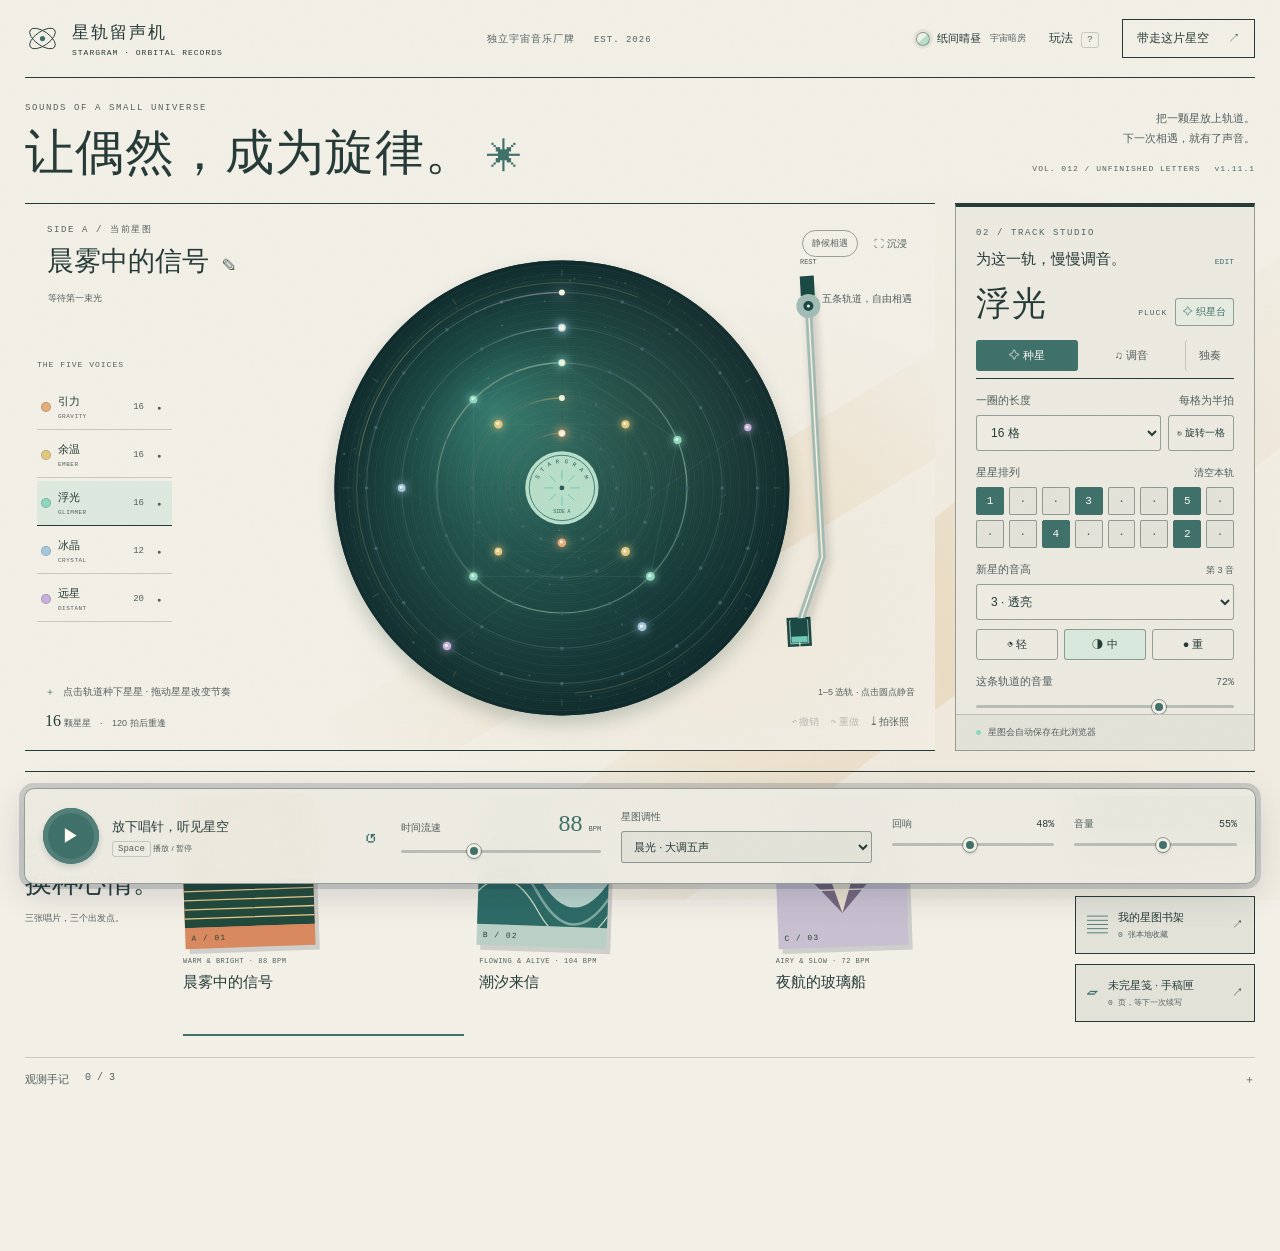
==== commit 71d20c34: "fix: center dialog close icons with symmetric SVG" ====
--- a/index.html
+++ b/index.html
@@ -277,7 +277,8 @@
 dialog { color:var(--ink); background:var(--paper); border:1px solid var(--ink); border-radius:4px; padding:35px; width:580px; max-width:calc(100vw - 28px); max-height:90svh; overflow:auto; scrollbar-width:thin; scrollbar-color:var(--border) transparent; box-shadow:9px 9px 0 var(--shadow),0 30px 90px var(--shadow); }
 dialog::backdrop { background:var(--backdrop); backdrop-filter:blur(6px); }
 dialog>.eyebrow { color:var(--orange); }
-.dialog-close { position:absolute; top:12px; right:14px; width:32px; height:32px; font-size:26px; line-height:1; color:var(--ink); border:1px solid var(--line); border-radius:50%; }
+.dialog-close { position:absolute; top:12px; right:14px; display:grid; place-items:center; width:32px; height:32px; padding:0; line-height:0; color:var(--ink); border:1px solid var(--line); border-radius:50%; }
+.dialog-close>svg { display:block; width:18px; height:18px; pointer-events:none; }
 .dialog-close:hover { background:var(--wash); }
 dialog h2 { font:400 32px/1.5 var(--serif); margin:18px 0 12px; letter-spacing:1px; }
 .dialog-intro { color:var(--muted); font-size:12px; line-height:1.9; }
@@ -927,7 +928,7 @@
   </header>
   <section class="studio-intro" aria-label="星际唱片室">
     <div><div class="eyebrow">SOUNDS OF A SMALL UNIVERSE</div><h1>让偶然，<span>成为旋律。</span><i aria-hidden="true">✳</i></h1></div>
-    <div class="studio-note"><p>把一颗星放上轨道。<br>下一次相遇，就有了声音。</p><div class="edition">VOL. 012 / UNFINISHED LETTERS <b>v1.11</b></div></div>
+    <div class="studio-note"><p>把一颗星放上轨道。<br>下一次相遇，就有了声音。</p><div class="edition">VOL. 012 / UNFINISHED LETTERS <b>v1.11.1</b></div></div>
   </section>
   <main class="workspace">
     <section class="observatory" aria-label="互动星图">
@@ -979,7 +980,7 @@
   </footer>
   <div id="toast" class="toast" role="status" aria-live="polite"></div>
   <dialog id="themeDialog" class="theme-dialog darkroom" aria-labelledby="themeTitle">
-    <button class="dialog-close" data-close aria-label="关闭宇宙暗房">×</button>
+    <button class="dialog-close" data-close aria-label="关闭宇宙暗房"><svg viewBox="0 0 24 24" width="18" height="18" aria-hidden="true" focusable="false"><path d="M4 4 20 20M20 4 4 20" fill="none" stroke="currentColor" stroke-width="1.8" stroke-linecap="round"/></svg></button>
     <div class="eyebrow">THE COSMIC DARKROOM / 宇宙暗房</div><div class="darkroom-title"><h2 id="themeTitle">把宇宙，调成你的颜色。</h2><span>06 × 05 × 04 × 03<br><b>360</b> 种相遇</span></div>
     <p class="dialog-intro">选一张天幕，滤一束光，再为它刻上纹样和字迹。</p>
     <div class="darkroom-layout">
@@ -993,7 +994,7 @@
     </div><div class="darkroom-footer"><p id="themeStatus" role="status" aria-live="polite"></p><button class="primary" data-close>把这束光留在星图里 ↗</button></div>
   </dialog>
   <dialog id="loomDialog" class="loom-dialog" aria-labelledby="loomTitle">
-    <button class="dialog-close" data-close aria-label="关闭织星台">×</button>
+    <button class="dialog-close" data-close aria-label="关闭织星台"><svg viewBox="0 0 24 24" width="18" height="18" aria-hidden="true" focusable="false"><path d="M4 4 20 20M20 4 4 20" fill="none" stroke="currentColor" stroke-width="1.8" stroke-linecap="round"/></svg></button>
     <div class="loom-scroll">
     <div class="eyebrow">ECHO MANUSCRIPT / 回声手稿</div>
     <h2 id="loomTitle">从这一圈，写向下一圈。</h2>
@@ -1048,7 +1049,7 @@
     <div class="loom-footer"><p>刷新前，可先「存一页手稿」留到下次。<br>种回这条轨道才改变作品，仍可一次撤销。</p><button id="loomApply" class="primary">把手稿种回这条轨道 <span>↗</span></button></div>
   </dialog>
   <dialog id="draftDialog" class="draft-dialog" aria-labelledby="draftTitle">
-    <button class="dialog-close" data-close aria-label="关闭手稿匣">×</button>
+    <button class="dialog-close" data-close aria-label="关闭手稿匣"><svg viewBox="0 0 24 24" width="18" height="18" aria-hidden="true" focusable="false"><path d="M4 4 20 20M20 4 4 20" fill="none" stroke="currentColor" stroke-width="1.8" stroke-linecap="round"/></svg></button>
     <header class="draft-head"><div class="eyebrow">UNFINISHED LETTERS / 未完星笺</div><h2 id="draftTitle">留给下一次相遇的你。</h2><p>原轨、手稿，以及它出发的那片星空，一起留在这里。</p><div class="draft-tabs" role="group" aria-label="手稿匣操作"><button id="draftBrowseTab" aria-pressed="true">翻开手稿匣 <span id="draftTotal">0 / 12</span></button><button id="draftSaveTab" aria-pressed="false">存当前手稿</button></div></header>
     <div class="draft-scroll">
       <section id="draftSavePane" class="draft-save-pane" hidden>
@@ -1062,12 +1063,12 @@
       </section>
     </div><footer class="draft-foot"><p id="draftStatus" role="status" aria-live="polite">只留在此浏览器。重要的一页，也可以另存手稿文件带走。</p></footer>
   </dialog>
-  <dialog id="renameDialog"><button class="dialog-close" data-close aria-label="关闭命名">×</button><div class="eyebrow">NAME THIS LITTLE UNIVERSE</div><h2>给这片星空一个名字。</h2><form id="renameForm"><label class="control-label" for="titleInput">星图名称 <span>最多 60 字</span></label><input id="titleInput" type="text" maxlength="60" required autocomplete="off"><button class="primary wide" type="submit">保存名字</button></form></dialog>
-  <dialog id="shelfDialog" class="shelf-dialog"><button class="dialog-close" data-close aria-label="关闭星图书架">×</button><div class="eyebrow">YOUR PRIVATE PRESSING / 24 RECORDS</div><h2>把喜欢的偶然，收进书架。</h2><p class="dialog-intro">每一张都是独立快照。随时回来看，继续拨动它的星星。</p><form id="shelfForm" class="shelf-save"><label for="shelfTitle" class="control-label">这次相遇的名字</label><div><input id="shelfTitle" type="text" maxlength="60" required autocomplete="off"><button class="primary" type="submit">收藏当前星图</button></div></form><div class="shelf-meta"><span id="shelfSummary">0 / 24 张星图</span><span>仅保存在此浏览器 · 可另存 JSON</span></div><div id="shelfFeedback" class="shelf-feedback" role="status" aria-live="polite"></div><div id="shelfUndo" class="shelf-undo" hidden><span>一张星图已移出书架</span><button id="restoreShelfBtn" class="text-button">撤销移除</button></div><div id="shelfGrid" class="shelf-grid"></div></dialog>
-  <dialog id="helpDialog"><button class="dialog-close" data-close aria-label="关闭玩法">×</button><div class="eyebrow">A SMALL GUIDE TO YOUR UNIVERSE</div><h2>这片星空，由你来调音。</h2><p class="dialog-intro">每一圈都是一条旋律。彗星与星星相遇，声音就会发生。</p><ol class="guide"><li><b>先听，再动手。</b>点击播放，或者按空格。选一张喜欢的星图作起点。</li><li><b>把音符种在轨道上。</b>点击空位添加，再点一次删除。拖到另一个位置改变时机，拖到另一圈改变音色。右击星星可升高音高。切到「调音」可选中星星改音高、轻重；Shift+点击可快速改变力度。也可以打开「织星台」，从当前轨道抄下一张星谱纸，点格子改音高与轻重，用 A/B 分别听原轨与手稿。想找新旋律时，展开「织一个新念头」，再按「织出候选」；喜欢后种回本轨。关窗可在本次页面接着写；存入“未完星笺”后，刷新也能取回。</li><li><b>让循环错开。</b>选中一条轨道，把一圈从 16 格改成 12 格。相同音符会在下一圈遇到不同的伙伴。</li><li><b>留下属于你的偶然。</b>给星图命名，收藏进自己的星图书架；也可以导出 WAV、MIDI 和保留全部设置的星图文件。</li></ol><div class="shortcut-row"><span><kbd>Space</kbd> 播放</span><span><kbd>Ctrl Z</kbd> 撤销</span><span><kbd>Ctrl Shift Z</kbd> 重做</span><span><kbd>1–5</kbd> 选轨</span><span><kbd>?</kbd> 玩法</span></div><p class="fine-print">完全离线 · 无账号 · 无上传 · 所有声音在本机合成<br>切到其他标签页会自动暂停。浏览器首次播放需要你点击一下。</p><button class="primary wide" data-close>知道了，去种星星</button></dialog>
-  <dialog id="exportDialog"><button class="dialog-close" data-close aria-label="关闭导出">×</button><div class="eyebrow">THE TAKEAWAY COUNTER / 留下这一刻</div><h2>把这次相遇带走。</h2><p class="dialog-intro">音乐从第一格开始导出；星图保留你现在的全部编排。</p><div class="letter-entry"><div><span class="eyebrow">INTERSTELLAR POST</span><strong>把你的星空，寄给某个人。</strong></div><button id="letterSendBtn" class="primary">寄出当前星图 ↗</button><button id="letterReadBtn" class="outline">读一封来信</button></div><div class="export-options"><button id="wavBtn"><span class="export-icon">WAV</span><span><strong>一段音乐</strong><small>WAV · 8 小节 + 混响尾音 · 44.1 kHz 立体声</small></span><b>↓</b></button><button id="midiBtn"><span class="export-icon">MIDI</span><span><strong>继续编曲</strong><small>MIDI · 五条独立音轨 · 含速度信息</small></span><b>↓</b></button><button id="jsonBtn"><span class="export-icon">MAP</span><span><strong>保存这张星图</strong><small>STARGRAM v2 · 保留音符力度、独奏与分轨音量</small></span><b>↓</b></button><button id="posterExportBtn"><span class="export-icon">PNG</span><span><strong>一张封面</strong><small>明信片 · 1600 × 1200 · 当前星图</small></span><b>↓</b></button></div><div class="import-row"><span>有一张以前保存的星图？</span><button id="importBtn" class="outline">导入星图 ↗</button><input type="file" id="importInput" accept=".json,application/json" hidden></div><p id="exportStatus" class="fine-print" aria-live="polite">文件由浏览器保存到下载位置。MIDI 音色由播放软件决定。</p></dialog>
+  <dialog id="renameDialog"><button class="dialog-close" data-close aria-label="关闭命名"><svg viewBox="0 0 24 24" width="18" height="18" aria-hidden="true" focusable="false"><path d="M4 4 20 20M20 4 4 20" fill="none" stroke="currentColor" stroke-width="1.8" stroke-linecap="round"/></svg></button><div class="eyebrow">NAME THIS LITTLE UNIVERSE</div><h2>给这片星空一个名字。</h2><form id="renameForm"><label class="control-label" for="titleInput">星图名称 <span>最多 60 字</span></label><input id="titleInput" type="text" maxlength="60" required autocomplete="off"><button class="primary wide" type="submit">保存名字</button></form></dialog>
+  <dialog id="shelfDialog" class="shelf-dialog"><button class="dialog-close" data-close aria-label="关闭星图书架"><svg viewBox="0 0 24 24" width="18" height="18" aria-hidden="true" focusable="false"><path d="M4 4 20 20M20 4 4 20" fill="none" stroke="currentColor" stroke-width="1.8" stroke-linecap="round"/></svg></button><div class="eyebrow">YOUR PRIVATE PRESSING / 24 RECORDS</div><h2>把喜欢的偶然，收进书架。</h2><p class="dialog-intro">每一张都是独立快照。随时回来看，继续拨动它的星星。</p><form id="shelfForm" class="shelf-save"><label for="shelfTitle" class="control-label">这次相遇的名字</label><div><input id="shelfTitle" type="text" maxlength="60" required autocomplete="off"><button class="primary" type="submit">收藏当前星图</button></div></form><div class="shelf-meta"><span id="shelfSummary">0 / 24 张星图</span><span>仅保存在此浏览器 · 可另存 JSON</span></div><div id="shelfFeedback" class="shelf-feedback" role="status" aria-live="polite"></div><div id="shelfUndo" class="shelf-undo" hidden><span>一张星图已移出书架</span><button id="restoreShelfBtn" class="text-button">撤销移除</button></div><div id="shelfGrid" class="shelf-grid"></div></dialog>
+  <dialog id="helpDialog"><button class="dialog-close" data-close aria-label="关闭玩法"><svg viewBox="0 0 24 24" width="18" height="18" aria-hidden="true" focusable="false"><path d="M4 4 20 20M20 4 4 20" fill="none" stroke="currentColor" stroke-width="1.8" stroke-linecap="round"/></svg></button><div class="eyebrow">A SMALL GUIDE TO YOUR UNIVERSE</div><h2>这片星空，由你来调音。</h2><p class="dialog-intro">每一圈都是一条旋律。彗星与星星相遇，声音就会发生。</p><ol class="guide"><li><b>先听，再动手。</b>点击播放，或者按空格。选一张喜欢的星图作起点。</li><li><b>把音符种在轨道上。</b>点击空位添加，再点一次删除。拖到另一个位置改变时机，拖到另一圈改变音色。右击星星可升高音高。切到「调音」可选中星星改音高、轻重；Shift+点击可快速改变力度。也可以打开「织星台」，从当前轨道抄下一张星谱纸，点格子改音高与轻重，用 A/B 分别听原轨与手稿。想找新旋律时，展开「织一个新念头」，再按「织出候选」；喜欢后种回本轨。关窗可在本次页面接着写；存入“未完星笺”后，刷新也能取回。</li><li><b>让循环错开。</b>选中一条轨道，把一圈从 16 格改成 12 格。相同音符会在下一圈遇到不同的伙伴。</li><li><b>留下属于你的偶然。</b>给星图命名，收藏进自己的星图书架；也可以导出 WAV、MIDI 和保留全部设置的星图文件。</li></ol><div class="shortcut-row"><span><kbd>Space</kbd> 播放</span><span><kbd>Ctrl Z</kbd> 撤销</span><span><kbd>Ctrl Shift Z</kbd> 重做</span><span><kbd>1–5</kbd> 选轨</span><span><kbd>?</kbd> 玩法</span></div><p class="fine-print">完全离线 · 无账号 · 无上传 · 所有声音在本机合成<br>切到其他标签页会自动暂停。浏览器首次播放需要你点击一下。</p><button class="primary wide" data-close>知道了，去种星星</button></dialog>
+  <dialog id="exportDialog"><button class="dialog-close" data-close aria-label="关闭导出"><svg viewBox="0 0 24 24" width="18" height="18" aria-hidden="true" focusable="false"><path d="M4 4 20 20M20 4 4 20" fill="none" stroke="currentColor" stroke-width="1.8" stroke-linecap="round"/></svg></button><div class="eyebrow">THE TAKEAWAY COUNTER / 留下这一刻</div><h2>把这次相遇带走。</h2><p class="dialog-intro">音乐从第一格开始导出；星图保留你现在的全部编排。</p><div class="letter-entry"><div><span class="eyebrow">INTERSTELLAR POST</span><strong>把你的星空，寄给某个人。</strong></div><button id="letterSendBtn" class="primary">寄出当前星图 ↗</button><button id="letterReadBtn" class="outline">读一封来信</button></div><div class="export-options"><button id="wavBtn"><span class="export-icon">WAV</span><span><strong>一段音乐</strong><small>WAV · 8 小节 + 混响尾音 · 44.1 kHz 立体声</small></span><b>↓</b></button><button id="midiBtn"><span class="export-icon">MIDI</span><span><strong>继续编曲</strong><small>MIDI · 五条独立音轨 · 含速度信息</small></span><b>↓</b></button><button id="jsonBtn"><span class="export-icon">MAP</span><span><strong>保存这张星图</strong><small>STARGRAM v2 · 保留音符力度、独奏与分轨音量</small></span><b>↓</b></button><button id="posterExportBtn"><span class="export-icon">PNG</span><span><strong>一张封面</strong><small>明信片 · 1600 × 1200 · 当前星图</small></span><b>↓</b></button></div><div class="import-row"><span>有一张以前保存的星图？</span><button id="importBtn" class="outline">导入星图 ↗</button><input type="file" id="importInput" accept=".json,application/json" hidden></div><p id="exportStatus" class="fine-print" aria-live="polite">文件由浏览器保存到下载位置。MIDI 音色由播放软件决定。</p></dialog>
   <dialog id="letterDialog" class="letter-dialog" aria-labelledby="letterTitle">
-    <button class="dialog-close" data-close aria-label="关闭星际来信">×</button>
+    <button class="dialog-close" data-close aria-label="关闭星际来信"><svg viewBox="0 0 24 24" width="18" height="18" aria-hidden="true" focusable="false"><path d="M4 4 20 20M20 4 4 20" fill="none" stroke="currentColor" stroke-width="1.8" stroke-linecap="round"/></svg></button>
     <div class="eyebrow">THE INTERSTELLAR POST / 星际来信</div>
     <h2 id="letterTitle">把这一圈，寄到另一片星空。</h2>
     <p class="dialog-intro">有些偶然，可以寄给某个人。让同一段旋律，在另一台唱片机上响起。</p>
